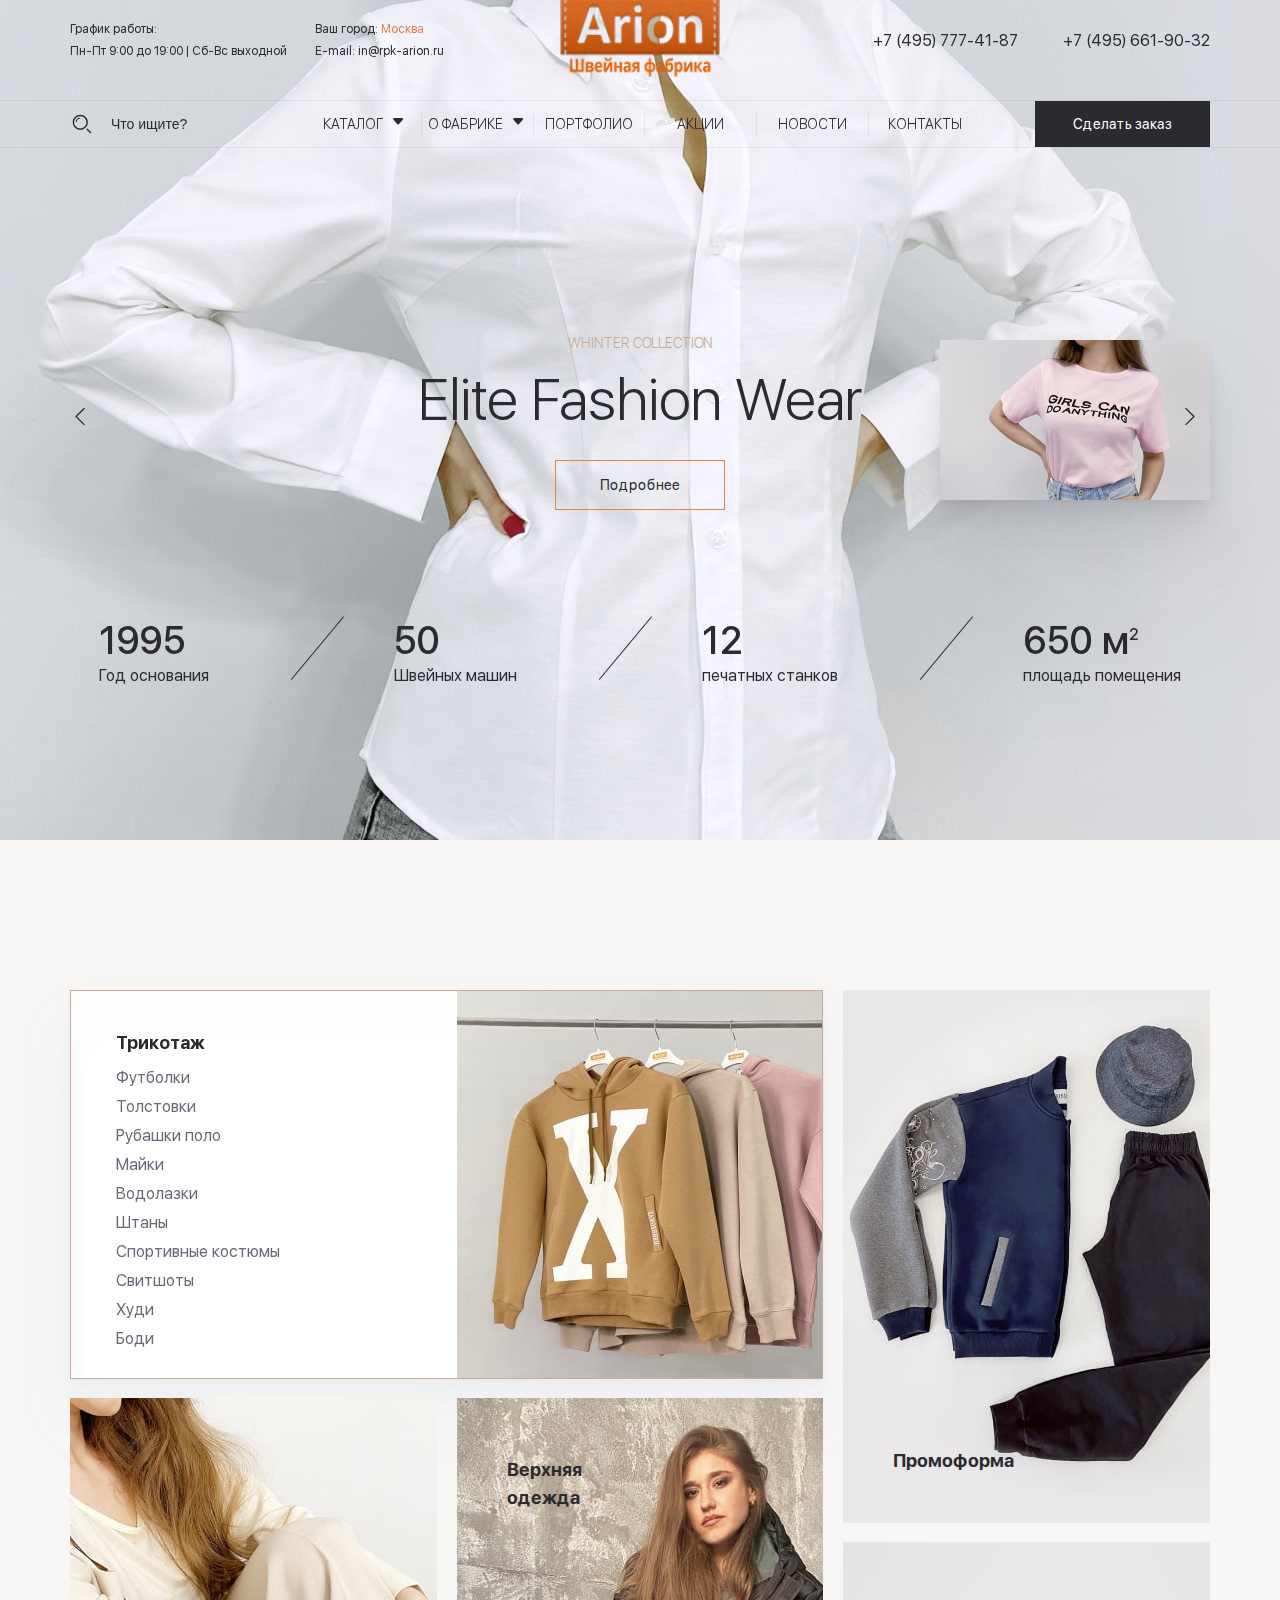
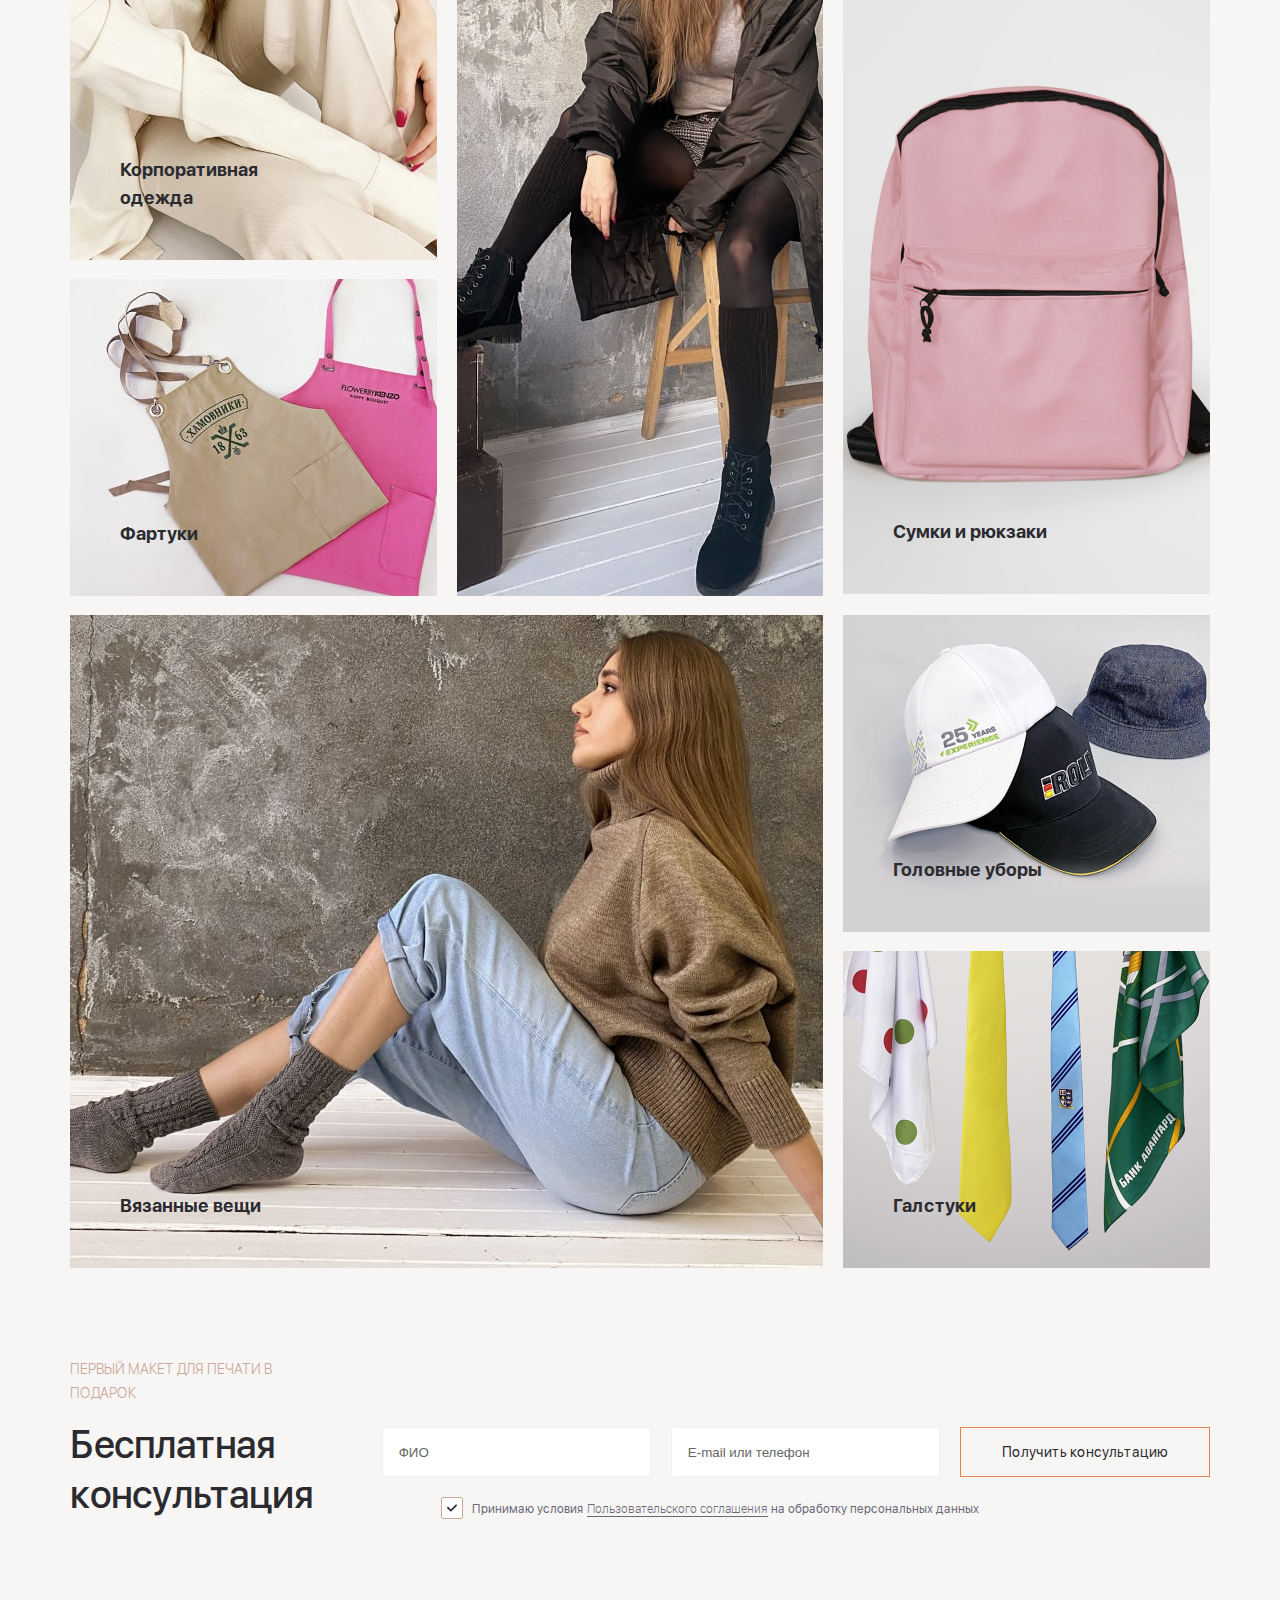
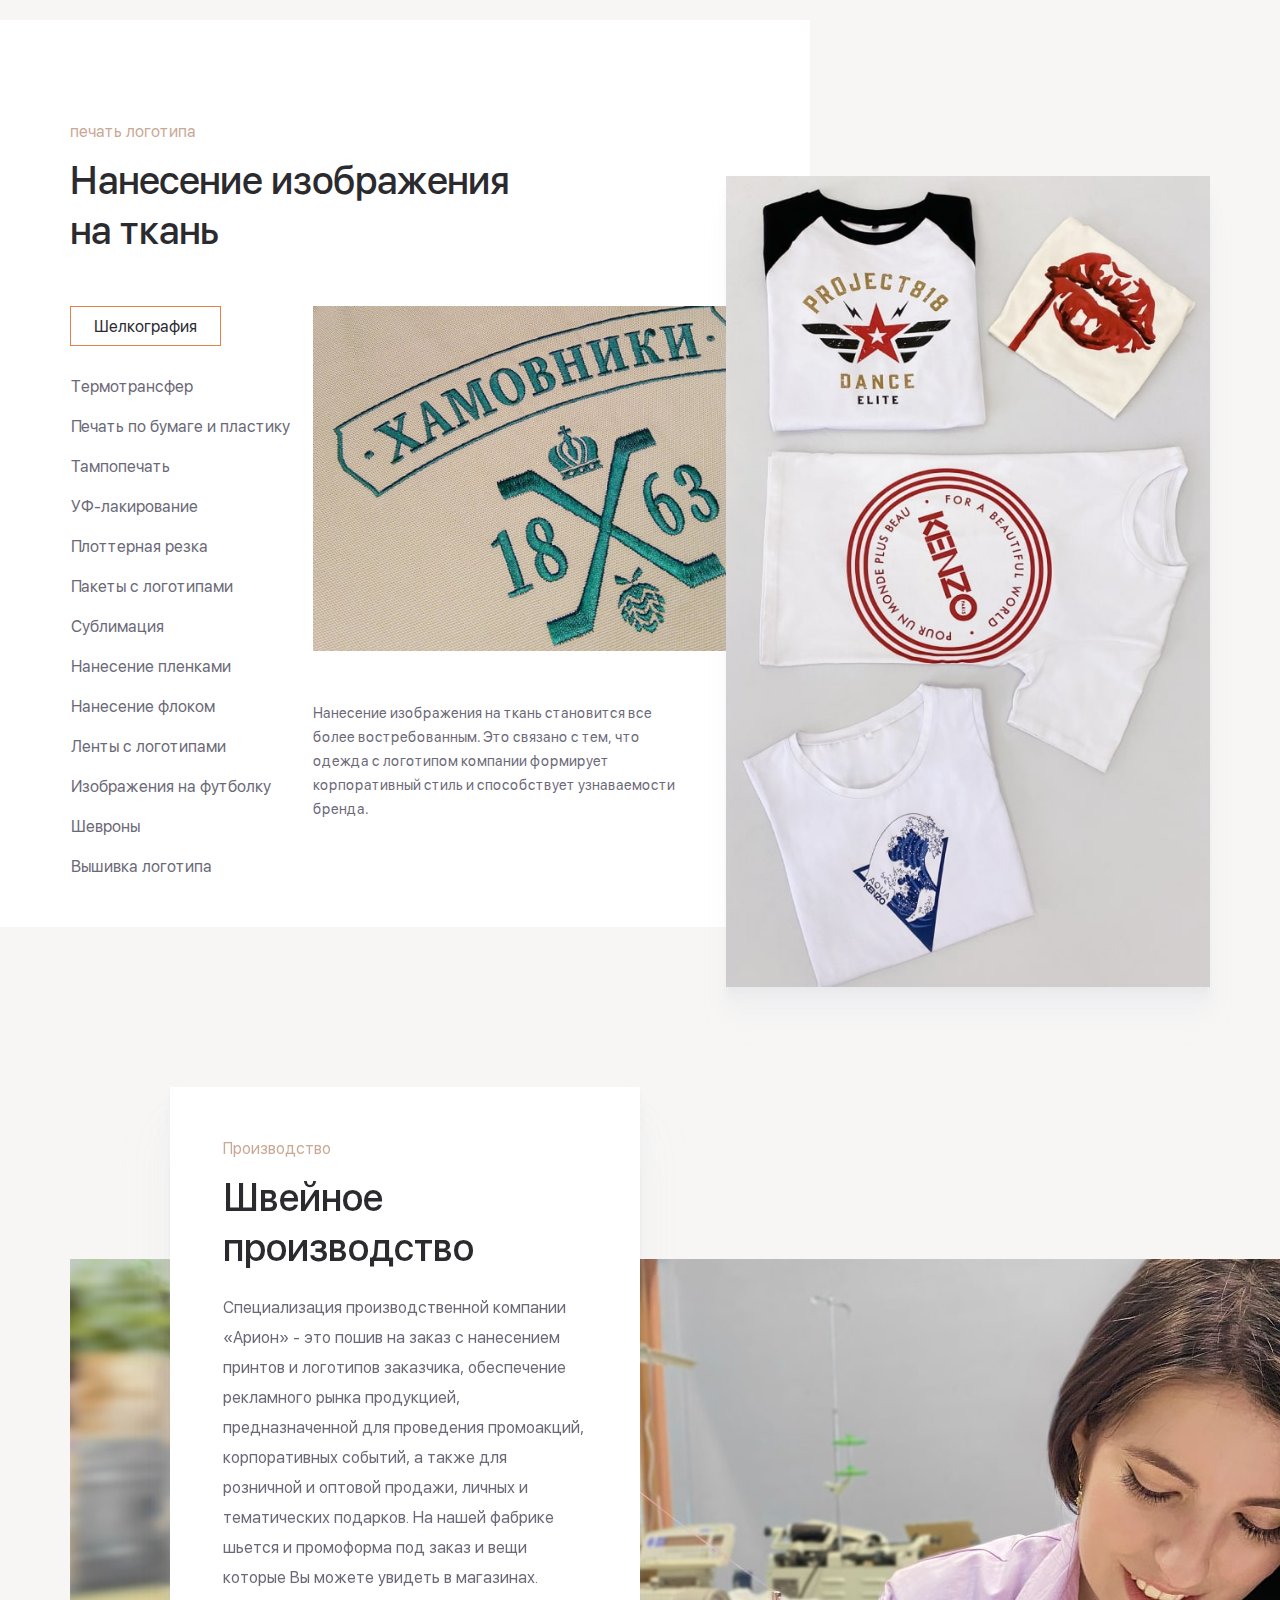
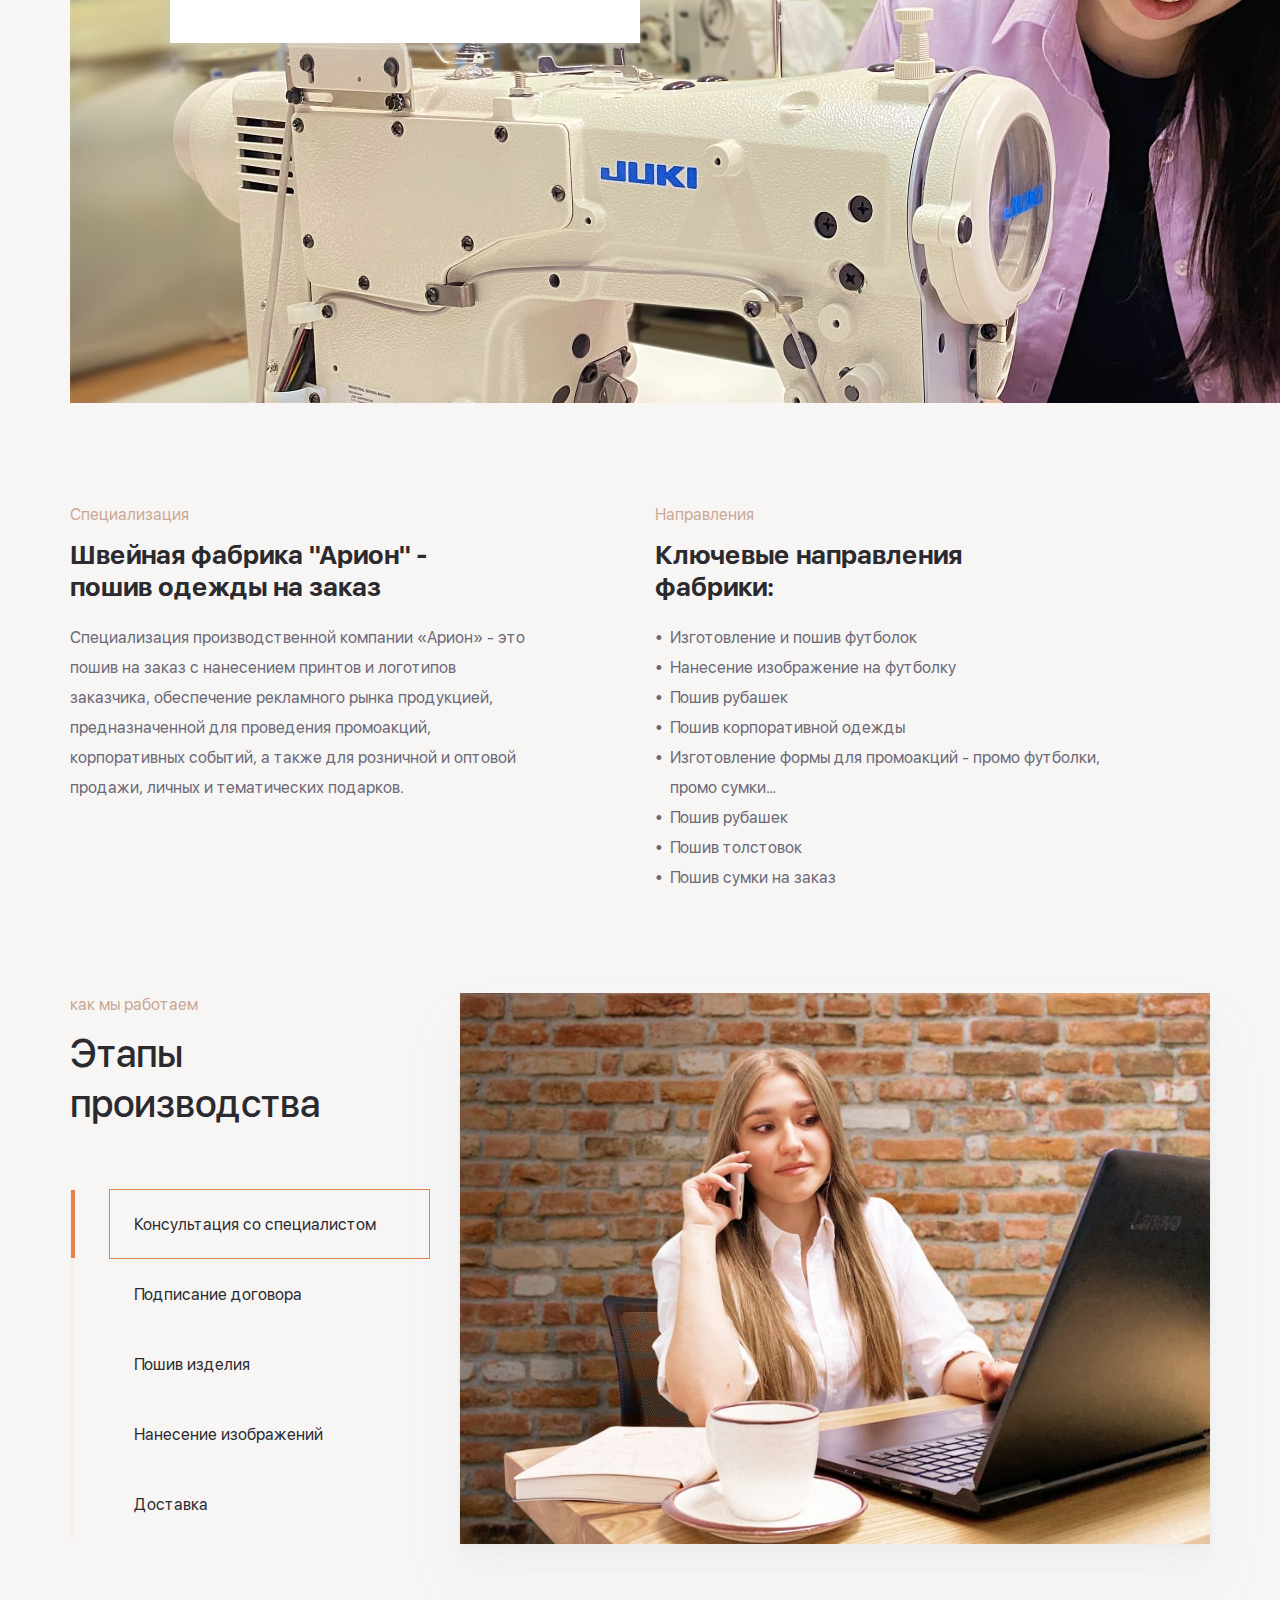
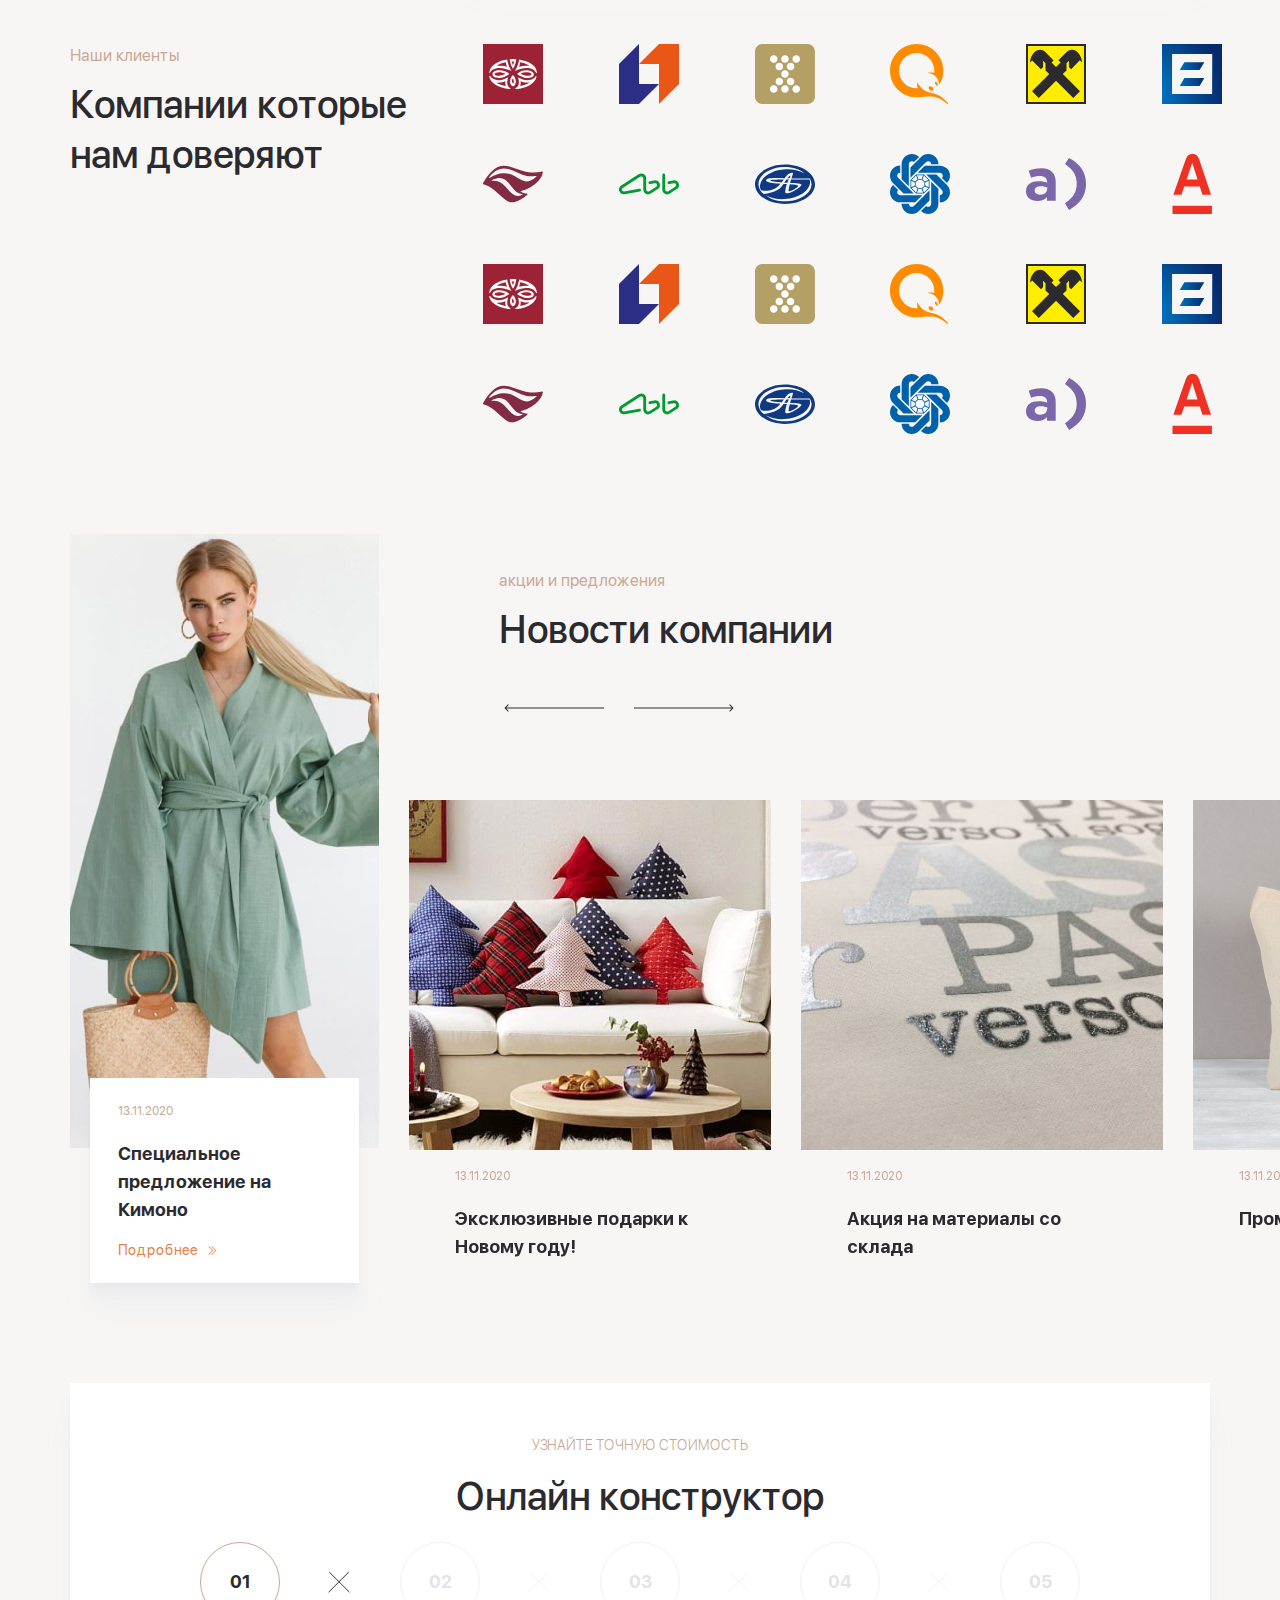
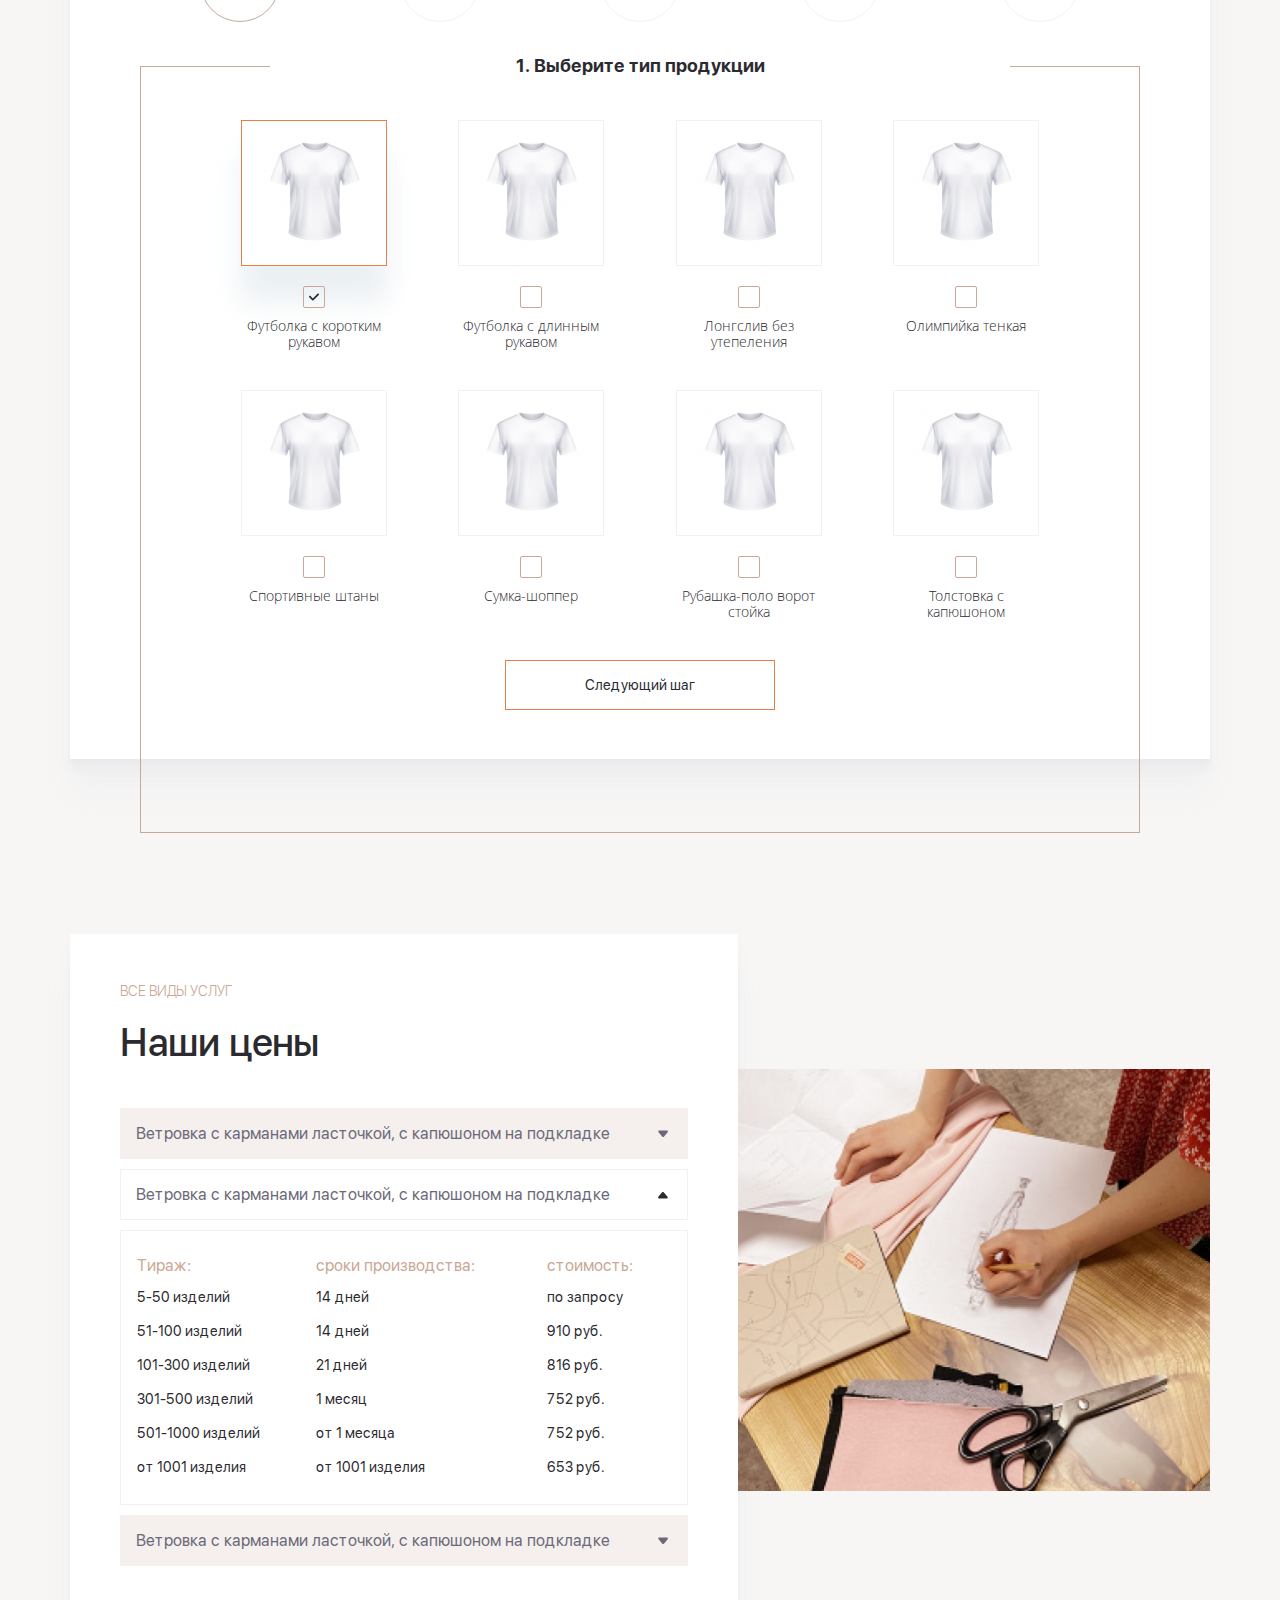
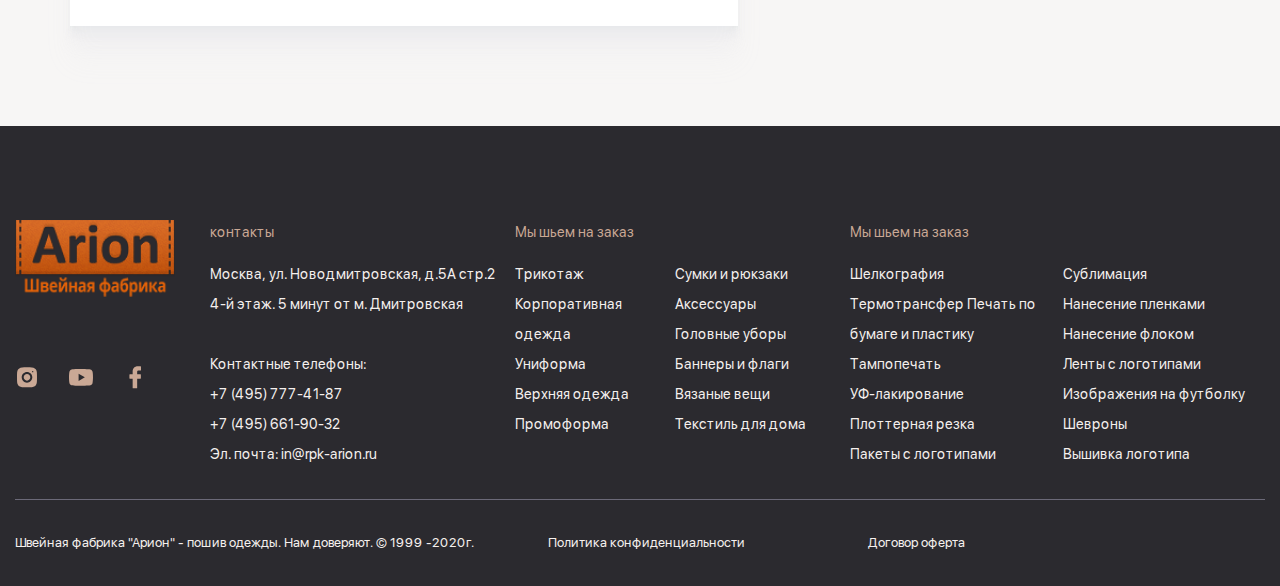
==== index.html @ 45c48a31 "Add files via upload" ====
<!DOCTYPE html>
<!--[if lt IE 7]><html lang="ru" class="lt-ie9 lt-ie8 lt-ie7"><![endif]-->
<!--[if IE 7]><html lang="ru" class="lt-ie9 lt-ie8"><![endif]-->
<!--[if IE 8]><html lang="ru" class="lt-ie9"><![endif]-->
<!--[if gt IE 8]><!-->
<html lang="ru">
<!--<![endif]-->
<head>
	<meta charset="utf-8" />
	<title>Заголовок</title>
	<meta name="description" content="" />
	<meta http-equiv="X-UA-Compatible" content="IE=edge" />
	<meta name="viewport" content="width=device-width, initial-scale=1.0" />
	<link rel="shortcut icon" href="favicon.png" />
	<link rel="stylesheet" href="libs/bootstrap/bootstrap-grid.css" />
	<link rel="stylesheet" href="libs/fontawesome-free-5.12.0-web/css/all.min.css" />
	<link rel="stylesheet" href="libs/fancybox/jquery.fancybox.css" />
	<link rel="stylesheet" href="libs/slick-1.5.9/slick/slick.css" />
	<link rel="stylesheet" href="libs/slick-1.5.9/slick/slick-theme.css" />
	<link rel="stylesheet" href="css/fonts.css" />
	<link rel="stylesheet" href="css/main.css?ver=1.4" />
	<link rel="stylesheet" href="css/media.css?ver=1.4" />
</head>
<body>

	<div class="wrapper">

		<a href="#" class="btn-order">Сделать заказ</a>

		<header class="header default">
			<div class="header-top">
				<div class="container">
					<div class="header-top__wrap">
						<a href="tel:+74957774187" class="phone-mob"><i class="fas fa-phone-alt"></i></a>
						<div class="header-top__left">
							<div class="header__contacts"> 
								<p>График работы:</p>
								<p>Пн-Пт 9:00 до 19:00  |  Сб-Вс выходной</p>
							</div>
							<div class="header__contacts">
								<p>Ваш город: <a href="#" class="link-city">Москва</a></p>
								<p>E-mail: <a href="mailto:in@rpk-arion.ru">in@rpk-arion.ru</a></p>
							</div>
						</div>
						<a href="#" class="logo">
							<img src="img/logo.png" alt="alt">
						</a>
						<div class="header-top__right">
							<a href="tel:+74957774187">+7 (495) 777-41-87</a>
							<a href="tel:+74956619032">+7 (495) 661-90-32</a>
						</div>
						<span class="btn_nav">
							<span class='sandwich'>
								<span class='sw-topper'></span>
								<span class='sw-bottom'></span>
								<span class='sw-footer'></span>
							</span>
						</span>
					</div> 
				</div>
			</div> 
			<div class="header-bottom">
				<div class="container">
					<div class="header-bottom__wrap">
						<form>  
							<div class="form-search">
								<button class="btn-search"></button>
								<input type="text" placeholder="Что ищите?" required="required">
							</div>
						</form>
						<ul class="menu">
							<li class="menu_haschild"> 
								<a href="#">каталог</a>
								<ul>
									<li><a href="#">Пункт 1</a></li>
									<li><a href="#">Пункт 2</a></li>
									<li><a href="#">Пункт 3</a></li>
									<li><a href="#">Пункт 4</a></li>
								</ul>
							</li>
							<li class="menu_haschild">
								<a href="#">О фабрике</a>
								<ul>
									<li><a href="#">Пункт 1</a></li>
									<li><a href="#">Пункт 2</a></li>
									<li><a href="#">Пункт 3</a></li>
									<li><a href="#">Пункт 4</a></li>
								</ul>
							</li>
							<li><a href="#">портфолио</a></li>
							<li><a href="#">Акции</a></li>
							<li><a href="#">новости</a></li>
							<li><a href="#">Контакты</a></li>
						</ul>
						<a href="#" class="btn-page">Сделать заказ</a>
					</div>
				</div>
			</div>
			<div class="menu-mobile">
				<ul class="menu-mobile_nav">
					<li class="menu_haschild"> 
						<a href="#">каталог</a>
						<ul>
							<li><a href="#">Пункт 1</a></li>
							<li><a href="#">Пункт 2</a></li>
							<li><a href="#">Пункт 3</a></li>
							<li><a href="#">Пункт 4</a></li>
						</ul>
					</li>
					<li class="menu_haschild">
						<a href="#">О фабрике</a>
						<ul>
							<li><a href="#">Пункт 1</a></li>
							<li><a href="#">Пункт 2</a></li>
							<li><a href="#">Пункт 3</a></li>
							<li><a href="#">Пункт 4</a></li>
						</ul>
					</li>
					<li><a href="#">портфолио</a></li>
					<li><a href="#">Акции</a></li>
					<li><a href="#">новости</a></li>
					<li><a href="#">Контакты</a></li>
				</ul>
				<div class="header__contacts">
					<p>График работы:</p>
					<p>Пн-Пт 9:00 до 19:00  |  Сб-Вс выходной</p>
				</div>
				<div class="header__contacts">
					<p>Ваш город: <a href="#" class="link-city">Москва</a></p>
					<p>E-mail: <a href="mailto:in@rpk-arion.ru">in@rpk-arion.ru</a></p>
				</div>
				<div class="menu-mobile__phones">
					<a href="tel:+74957774187">+7 (495) 777-41-87</a>
					<a href="tel:+74956619032">+7 (495) 661-90-32</a>
				</div>
				<a href="#" class="btn-page">Сделать заказ</a>
			</div>
		</header>

		<div class="billbord">
			<ul class="slider-min">
				<li>
					<div class="slider-min__item">
						<img src="img/billbord_min1.jpg" alt="alt">
					</div>
				</li>
				<li>
					<div class="slider-min__item">
						<img src="img/billbord_min2.jpg" alt="alt">
					</div>
				</li>
				<li>
					<div class="slider-min__item">
						<img src="img/billbord_min3.jpg" alt="alt">
					</div>
				</li>
			</ul>
			<ul class="slider-billbord">
				<li>
					<div class="slider-billbord__item">
						<img src="img/billbord1.jpg" alt="alt">
						<div class="slider-billbord__wrap">
							<div class="slider-billbord__content">
								<div class="slider-billbord__descr">Whinter collection</div>
								<div class="slider-billbord__title">Elite Fashion Wear</div>
								<a href="#" class="btn-main">Подробнее</a>
							</div>
						</div>
					</div>
				</li>
				<li>
					<div class="slider-billbord__item">
						<img src="img/billbord2.jpg" alt="alt">
						<div class="slider-billbord__wrap">
							<div class="slider-billbord__content">
								<a href="#" class="btn-main">Подробнее</a>
							</div>
						</div>
					</div>
				</li>
				<li>
					<div class="slider-billbord__item">
						<img src="img/billbord3.jpg" alt="alt">
						<div class="slider-billbord__wrap">
							<div class="slider-billbord__content">
								<a href="#" class="btn-main">Подробнее</a>
							</div>
						</div>
					</div>
				</li>
			</ul>
			<div class="billbord-bottom">
				<div class="billbord-info">
					<div class="billbord-info__title">1995</div>
					<p>Год основания</p>
				</div>
				<div class="billbord-info">
					<div class="billbord-info__title">50</div>
					<p>Швейных машин</p>
				</div>
				<div class="billbord-info">
					<div class="billbord-info__title">12</div>
					<p>печатных станков</p>
				</div>
				<div class="billbord-info">
					<div class="billbord-info__title">650 м<sup>2</sup></div>
					<p>площадь помещения</p>
				</div>
			</div>
		</div>

		<div class="categories">
			<div class="container">
				<div class="number-section">01</div>
				<div class="row row_categories">
					<div class="col-lg-8">
						<div class="item-category item-category_1">
							<div class="row">
								<div class="col-md-6">
									<div class="item-category__content">
										<a href="#" class="item-category__title">Трикотаж</a>
										<ul>
											<li><a href="#">Футболки</a></li>
											<li><a href="#">Толстовки</a></li>
											<li><a href="#">Рубашки поло</a></li>
											<li><a href="#">Майки</a></li>
											<li><a href="#">Водолазки</a></li>
											<li><a href="#">Штаны</a></li>
											<li><a href="#">Спортивные костюмы</a></li>
											<li><a href="#">Свитшоты</a></li>
											<li><a href="#">Худи</a></li>
											<li><a href="#">Боди</a></li>
										</ul>
									</div>
								</div>
								<div class="col-md-6">
									<a href="#" class="item-category__image">
										<img src="img/category1.jpg" alt="alt">
									</a>
								</div>
							</div>
						</div>
						<div class="row">
							<div class="col-md-6">
								<a href="#" class="item-category item-category_2">
									<span class="item-category__image">
										<img src="img/category2.jpg" alt="alt">
									</span>
									<span class="item-category__name">Корпоративная одежда</span>
								</a>
								<a href="#" class="item-category item-category_3">
									<span class="item-category__image">
										<img src="img/category3.jpg" alt="alt">
									</span>
									<span class="item-category__name">Фартуки</span>
								</a>
							</div>
							<div class="col-md-6">
								<a href="#" class="item-category item-category_4">
									<span class="item-category__image">
										<img src="img/category4.jpg" alt="alt">
									</span>
									<span class="item-category__name">Верхняя <br>одежда</span>
								</a>
							</div>
						</div>
					</div>
					<div class="col-lg-4 col_couple">
						<a href="#" class="item-category item-category_5">
							<span class="item-category__image">
								<img src="img/category5.jpg" alt="alt">
							</span>
							<span class="item-category__name">Промоформа</span>
						</a>
						<a href="#" class="item-category item-category_6">
							<span class="item-category__image">
								<img src="img/category6.jpg" alt="alt">
							</span>
							<span class="item-category__name">Сумки и рюкзаки</span>
						</a>
					</div>
					<div class="col-lg-8 col_order">
						<a href="#" class="item-category item-category_7">
							<span class="item-category__image">
								<img src="img/category7.jpg" alt="alt">
							</span>
							<span class="item-category__name">Вязанные вещи</span>
						</a>
					</div>
					<div class="col-lg-4 col_couple">
						<a href="#" class="item-category item-category_8">
							<span class="item-category__image">
								<img src="img/category8.jpg" alt="alt">
							</span>
							<span class="item-category__name">Головные уборы</span>
						</a>
						<a href="#" class="item-category item-category_9">
							<span class="item-category__image">
								<img src="img/category9.jpg" alt="alt">
							</span>
							<span class="item-category__name">Галстуки</span>
						</a>
					</div>
				</div>
				<div class="row row_consult">
					<div class="col-lg-3">
						<div class="descr-section">Первый макет для печати в подарок</div>
						<div class="title-section">Бесплатная консультация</div>
					</div>
					<div class="col-lg-9">
						<form>
							<div class="row row_form">
								<div class="col-lg-4">
									<div class="item-form">
										<input type="text" placeholder="ФИО" required="required">
									</div>
								</div>
								<div class="col-lg-4">
									<div class="item-form">
										<input type="text" placeholder="E-mail или телефон" required="required">
									</div>
								</div>
								<div class="col-lg-4 col_btn">
									<button class="btn-main">Получить консультацию</button>
								</div>
							</div>
							<div class="checkbox">
								<label>
									<input type="checkbox" checked="checked" />
									<span>Принимаю условия <a href="#">Пользовательского соглашения</a> на обработку персональных данных </span>
								</label>
							</div>
						</form>
					</div>
				</div>
			</div>
		</div>

		<div class="logos">
			<div class="container">
				<div class="number-section number-section_right">03</div>
				<div class="logos-block">
					<div class="descr-title">печать логотипа</div>
					<div class="title-section">Нанесение изображения на ткань</div>
					<div class="row">
						<div class="col-lg-3">
							<ul class="tabs-logo">
								<li class="active"><a href="#tab_logo1">Шелкография</a></li>
								<li><a href="#tab_logo2">Термотрансфер</a></li>
								<li><a href="#tab_logo3">Печать по бумаге и пластику</a></li>
								<li><a href="#tab_logo4">Тампопечать</a></li>
								<li><a href="#tab_logo5">УФ-лакирование</a></li>
								<li><a href="#tab_logo6">Плоттерная резка</a></li>
								<li><a href="#tab_logo7">Пакеты с логотипами</a></li>
								<li><a href="#tab_logo8">Сублимация</a></li>
								<li><a href="#tab_logo9">Нанесение пленками</a></li>
								<li><a href="#tab_logo10">Нанесение флоком</a></li>
								<li><a href="#tab_logo11">Ленты с логотипами</a></li>
								<li><a href="#tab_logo12">Изображения на футболку</a></li>
								<li><a href="#tab_logo13">Шевроны</a></li>
								<li><a href="#tab_logo14">Вышивка логотипа</a></li>
							</ul>
						</div>
						<div class="col-lg-9">
							<div class="tab-container-logo">
								<div class="tab-pane-logo" id="tab_logo1">
									<div class="row">
										<div class="col-md-6">
											<div class="logos-block__image">
												<img src="img/tab_logo1.jpg" alt="alt">
											</div>
											<div class="text-logos">
												<p>Нанесение изображения на ткань становится все более востребованным. Это связано с тем, что одежда с логотипом компании формирует корпоративный стиль и способствует узнаваемости бренда.</p>
											</div>
										</div>
										<div class="col-md-6">
											<div class="logos-block__bigimage">
												<img src="img/tab_logo2.jpg" alt="alt">
											</div>
										</div>
									</div>
								</div>
								<div class="tab-pane-logo" id="tab_logo2">
									<div class="row">
										<div class="col-md-6">
											<div class="logos-block__image">
												<img src="img/tab_logo1.jpg" alt="alt">
											</div>
											<div class="text-logos">
												<p>Нанесение изображения на ткань становится все более востребованным. Это связано с тем, что одежда с логотипом компании формирует корпоративный стиль и способствует узнаваемости бренда.</p>
											</div>
										</div>
										<div class="col-md-6">
											<div class="logos-block__bigimage">
												<img src="img/tab_logo2.jpg" alt="alt">
											</div>
										</div>
									</div>
								</div>
								<div class="tab-pane-logo" id="tab_logo3">
									<div class="row">
										<div class="col-md-6">
											<div class="logos-block__image">
												<img src="img/tab_logo1.jpg" alt="alt">
											</div>
											<div class="text-logos">
												<p>Нанесение изображения на ткань становится все более востребованным. Это связано с тем, что одежда с логотипом компании формирует корпоративный стиль и способствует узнаваемости бренда.</p>
											</div>
										</div>
										<div class="col-md-6">
											<div class="logos-block__bigimage">
												<img src="img/tab_logo2.jpg" alt="alt">
											</div>
										</div>
									</div>
								</div>
								<div class="tab-pane-logo" id="tab_logo4">
									<div class="row">
										<div class="col-md-6">
											<div class="logos-block__image">
												<img src="img/tab_logo1.jpg" alt="alt">
											</div>
											<div class="text-logos">
												<p>Нанесение изображения на ткань становится все более востребованным. Это связано с тем, что одежда с логотипом компании формирует корпоративный стиль и способствует узнаваемости бренда.</p>
											</div>
										</div>
										<div class="col-md-6">
											<div class="logos-block__bigimage">
												<img src="img/tab_logo2.jpg" alt="alt">
											</div>
										</div>
									</div>
								</div>
								<div class="tab-pane-logo" id="tab_logo5">
									<div class="row">
										<div class="col-md-6">
											<div class="logos-block__image">
												<img src="img/tab_logo1.jpg" alt="alt">
											</div>
											<div class="text-logos">
												<p>Нанесение изображения на ткань становится все более востребованным. Это связано с тем, что одежда с логотипом компании формирует корпоративный стиль и способствует узнаваемости бренда.</p>
											</div>
										</div>
										<div class="col-md-6">
											<div class="logos-block__bigimage">
												<img src="img/tab_logo2.jpg" alt="alt">
											</div>
										</div>
									</div>
								</div>
								<div class="tab-pane-logo" id="tab_logo6">
									<div class="row">
										<div class="col-md-6">
											<div class="logos-block__image">
												<img src="img/tab_logo1.jpg" alt="alt">
											</div>
											<div class="text-logos">
												<p>Нанесение изображения на ткань становится все более востребованным. Это связано с тем, что одежда с логотипом компании формирует корпоративный стиль и способствует узнаваемости бренда.</p>
											</div>
										</div>
										<div class="col-md-6">
											<div class="logos-block__bigimage">
												<img src="img/tab_logo2.jpg" alt="alt">
											</div>
										</div>
									</div>
								</div>
								<div class="tab-pane-logo" id="tab_logo7">
									<div class="row">
										<div class="col-md-6">
											<div class="logos-block__image">
												<img src="img/tab_logo1.jpg" alt="alt">
											</div>
											<div class="text-logos">
												<p>Нанесение изображения на ткань становится все более востребованным. Это связано с тем, что одежда с логотипом компании формирует корпоративный стиль и способствует узнаваемости бренда.</p>
											</div>
										</div>
										<div class="col-md-6">
											<div class="logos-block__bigimage">
												<img src="img/tab_logo2.jpg" alt="alt">
											</div>
										</div>
									</div>
								</div>
								<div class="tab-pane-logo" id="tab_logo8">
									<div class="row">
										<div class="col-md-6">
											<div class="logos-block__image">
												<img src="img/tab_logo1.jpg" alt="alt">
											</div>
											<div class="text-logos">
												<p>Нанесение изображения на ткань становится все более востребованным. Это связано с тем, что одежда с логотипом компании формирует корпоративный стиль и способствует узнаваемости бренда.</p>
											</div>
										</div>
										<div class="col-md-6">
											<div class="logos-block__bigimage">
												<img src="img/tab_logo2.jpg" alt="alt">
											</div>
										</div>
									</div>
								</div>
								<div class="tab-pane-logo" id="tab_logo9">
									<div class="row">
										<div class="col-md-6">
											<div class="logos-block__image">
												<img src="img/tab_logo1.jpg" alt="alt">
											</div>
											<div class="text-logos">
												<p>Нанесение изображения на ткань становится все более востребованным. Это связано с тем, что одежда с логотипом компании формирует корпоративный стиль и способствует узнаваемости бренда.</p>
											</div>
										</div>
										<div class="col-md-6">
											<div class="logos-block__bigimage">
												<img src="img/tab_logo2.jpg" alt="alt">
											</div>
										</div>
									</div>
								</div>
								<div class="tab-pane-logo" id="tab_logo10">
									<div class="row">
										<div class="col-md-6">
											<div class="logos-block__image">
												<img src="img/tab_logo1.jpg" alt="alt">
											</div>
											<div class="text-logos">
												<p>Нанесение изображения на ткань становится все более востребованным. Это связано с тем, что одежда с логотипом компании формирует корпоративный стиль и способствует узнаваемости бренда.</p>
											</div>
										</div>
										<div class="col-md-6">
											<div class="logos-block__bigimage">
												<img src="img/tab_logo2.jpg" alt="alt">
											</div>
										</div>
									</div>
								</div>
								<div class="tab-pane-logo" id="tab_logo11">
									<div class="row">
										<div class="col-md-6">
											<div class="logos-block__image">
												<img src="img/tab_logo1.jpg" alt="alt">
											</div>
											<div class="text-logos">
												<p>Нанесение изображения на ткань становится все более востребованным. Это связано с тем, что одежда с логотипом компании формирует корпоративный стиль и способствует узнаваемости бренда.</p>
											</div>
										</div>
										<div class="col-md-6">
											<div class="logos-block__bigimage">
												<img src="img/tab_logo2.jpg" alt="alt">
											</div>
										</div>
									</div>
								</div>
								<div class="tab-pane-logo" id="tab_logo12">
									<div class="row">
										<div class="col-md-6">
											<div class="logos-block__image">
												<img src="img/tab_logo1.jpg" alt="alt">
											</div>
											<div class="text-logos">
												<p>Нанесение изображения на ткань становится все более востребованным. Это связано с тем, что одежда с логотипом компании формирует корпоративный стиль и способствует узнаваемости бренда.</p>
											</div>
										</div>
										<div class="col-md-6">
											<div class="logos-block__bigimage">
												<img src="img/tab_logo2.jpg" alt="alt">
											</div>
										</div>
									</div>
								</div>
								<div class="tab-pane-logo" id="tab_logo13">
									<div class="row">
										<div class="col-md-6">
											<div class="logos-block__image">
												<img src="img/tab_logo1.jpg" alt="alt">
											</div>
											<div class="text-logos">
												<p>Нанесение изображения на ткань становится все более востребованным. Это связано с тем, что одежда с логотипом компании формирует корпоративный стиль и способствует узнаваемости бренда.</p>
											</div>
										</div>
										<div class="col-md-6">
											<div class="logos-block__bigimage">
												<img src="img/tab_logo2.jpg" alt="alt">
											</div>
										</div>
									</div>
								</div>
								<div class="tab-pane-logo" id="tab_logo14">
									<div class="row">
										<div class="col-md-6">
											<div class="logos-block__image">
												<img src="img/tab_logo1.jpg" alt="alt">
											</div>
											<div class="text-logos">
												<p>Нанесение изображения на ткань становится все более востребованным. Это связано с тем, что одежда с логотипом компании формирует корпоративный стиль и способствует узнаваемости бренда.</p>
											</div>
										</div>
										<div class="col-md-6">
											<div class="logos-block__bigimage">
												<img src="img/tab_logo2.jpg" alt="alt">
											</div>
										</div>
									</div>
								</div>
							</div>
						</div>
					</div>
				</div>
			</div>
		</div>

		<div class="production">
			<div class="container">
				<div class="number-section">03</div>
				<div class="production__image">
					<div class="production-block">
						<div class="descr-title">Производство</div>
						<div class="title-section">Швейное производство</div>
						<p>Специализация производственной компании «Арион» - это пошив на заказ с нанесением принтов и логотипов заказчика, обеспечение рекламного рынка продукцией, предназначенной для проведения промоакций, корпоративных событий, а также для розничной и оптовой продажи, личных и тематических подарков. На нашей фабрике шьется и промоформа под заказ и вещи которые Вы можете увидеть в магазинах.</p>
					</div>
					<img src="img/production.jpg" alt="alt">
				</div>
				<div class="row row_production">
					<div class="col-lg-5">
						<div class="descr-title">Специализация</div>
						<div class="title-middle">Швейная фабрика "Арион" - пошив одежды на заказ</div>
						<p>Специализация производственной компании «Арион» - это пошив на заказ с нанесением принтов и логотипов заказчика, обеспечение рекламного рынка продукцией, предназначенной для проведения промоакций, корпоративных событий, а также для розничной и оптовой продажи, личных и тематических подарков. </p>
					</div>
					<div class="col-lg-5 offset-lg-1">
						<div class="descr-title">Направления</div>
						<div class="title-middle">Ключевые направления фабрики:</div>
						<ul>
							<li>Изготовление и пошив футболок</li>
							<li>Нанесение изображение на футболку</li>
							<li>Пошив рубашек</li>
							<li>Пошив корпоративной одежды</li>
							<li>Изготовление формы для промоакций - промо футболки, промо сумки...</li>
							<li> Пошив рубашек</li>
							<li>Пошив толстовок</li>
							<li>Пошив сумки на заказ</li>
						</ul>
					</div>
				</div>
			</div>
		</div>

		<div class="etaps">
			<div class="container">
				<div class="number-section number-section_right">04</div>
				<div class="row">
					<div class="col-lg-4">
						<div class="descr-title">как мы работаем</div>
						<div class="title-section">Этапы производства</div>
						<ul class="tabs-etaps">
							<li class="active"><a href="#tab_etap1">Консультация со специалистом</a></li>
							<li><a href="#tab_etap2">Подписание договора</a></li>
							<li><a href="#tab_etap3">Пошив изделия</a></li>
							<li><a href="#tab_etap4">Нанесение изображений</a></li>
							<li><a href="#tab_etap5">Доставка</a></li>
						</ul>
					</div>
					<div class="col-lg-8">
						<div class="tab-container-etaps">
							<div class="tab-pane-etap" id="tab_etap1">
								<div class="image-etap">
									<img src="img/etap1.jpg" alt="alt">
								</div>
							</div>
							<div class="tab-pane-etap" id="tab_etap2">
								<div class="image-etap">
									<img src="img/etap1.jpg" alt="alt">
								</div>
							</div>
							<div class="tab-pane-etap" id="tab_etap3">
								<div class="image-etap">
									<img src="img/etap1.jpg" alt="alt">
								</div>
							</div>
							<div class="tab-pane-etap" id="tab_etap4">
								<div class="image-etap">
									<img src="img/etap1.jpg" alt="alt">
								</div>
							</div>
							<div class="tab-pane-etap" id="tab_etap5">
								<div class="image-etap">
									<img src="img/etap1.jpg" alt="alt">
								</div>
							</div>
						</div>
					</div>
				</div>
			</div>
		</div>

		<div class="clients">
			<div class="container">
				<div class="number-section">05</div>
				<div class="row">
					<div class="col-lg-4">
						<div class="descr-title">Наши клиенты</div>
						<div class="title-section">Компании которые нам доверяют</div>
					</div>
					<div class="col-lg-8">
						<div class="row row_clients">
							<div class="col-md-2 col-4">
								<a href="#" class="item-client">
									<img src="img/client1.svg" alt="alt">
								</a>
							</div>
							<div class="col-md-2 col-4">
								<a href="#" class="item-client">
									<img src="img/client2.svg" alt="alt">
								</a>
							</div>
							<div class="col-md-2 col-4">
								<a href="#" class="item-client">
									<img src="img/client3.svg" alt="alt">
								</a>
							</div>
							<div class="col-md-2 col-4">
								<a href="#" class="item-client">
									<img src="img/client4.svg" alt="alt">
								</a>
							</div>
							<div class="col-md-2 col-4">
								<a href="#" class="item-client">
									<img src="img/client5.svg" alt="alt">
								</a>
							</div>
							<div class="col-md-2 col-4">
								<a href="#" class="item-client">
									<img src="img/client6.svg" alt="alt">
								</a>
							</div>
							<div class="col-md-2 col-4">
								<a href="#" class="item-client">
									<img src="img/client7.svg" alt="alt">
								</a>
							</div>
							<div class="col-md-2 col-4">
								<a href="#" class="item-client">
									<img src="img/client8.svg" alt="alt">
								</a>
							</div>
							<div class="col-md-2 col-4">
								<a href="#" class="item-client">
									<img src="img/client9.svg" alt="alt">
								</a>
							</div>
							<div class="col-md-2 col-4">
								<a href="#" class="item-client">
									<img src="img/client10.svg" alt="alt">
								</a>
							</div>
							<div class="col-md-2 col-4">
								<a href="#" class="item-client">
									<img src="img/client11.svg" alt="alt">
								</a>
							</div>
							<div class="col-md-2 col-4">
								<a href="#" class="item-client">
									<img src="img/client12.svg" alt="alt">
								</a>
							</div>
							<div class="col-md-2 col-4">
								<a href="#" class="item-client">
									<img src="img/client1.svg" alt="alt">
								</a>
							</div>
							<div class="col-md-2 col-4">
								<a href="#" class="item-client">
									<img src="img/client2.svg" alt="alt">
								</a>
							</div>
							<div class="col-md-2 col-4">
								<a href="#" class="item-client">
									<img src="img/client3.svg" alt="alt">
								</a>
							</div>
							<div class="col-md-2 col-4">
								<a href="#" class="item-client">
									<img src="img/client4.svg" alt="alt">
								</a>
							</div>
							<div class="col-md-2 col-4">
								<a href="#" class="item-client">
									<img src="img/client5.svg" alt="alt">
								</a>
							</div>
							<div class="col-md-2 col-4">
								<a href="#" class="item-client">
									<img src="img/client6.svg" alt="alt">
								</a>
							</div>
							<div class="col-md-2 col-4">
								<a href="#" class="item-client">
									<img src="img/client7.svg" alt="alt">
								</a>
							</div>
							<div class="col-md-2 col-4">
								<a href="#" class="item-client">
									<img src="img/client8.svg" alt="alt">
								</a>
							</div>
							<div class="col-md-2 col-4">
								<a href="#" class="item-client">
									<img src="img/client9.svg" alt="alt">
								</a>
							</div>
							<div class="col-md-2 col-4">
								<a href="#" class="item-client">
									<img src="img/client10.svg" alt="alt">
								</a>
							</div>
							<div class="col-md-2 col-4">
								<a href="#" class="item-client">
									<img src="img/client11.svg" alt="alt">
								</a>
							</div>
							<div class="col-md-2 col-4">
								<a href="#" class="item-client">
									<img src="img/client12.svg" alt="alt">
								</a>
							</div>
						</div>
					</div>
				</div>
			</div>
		</div>

		<div class="news">
			<div class="container">
				<div class="number-section number-section_right">06</div>
				<div class="row row_news">
					<div class="col-lg-3">
						<div class="news-big">
							<a href="#" class="news-big__image">
								<img src="img/news_big1.jpg" alt="alt">
							</a>
							<div class="news-big__content">
								<div class="date-news">13.11.2020</div>
								<div class="title-min">Специальное предложение на Кимоно</div>
								<a href="#" class="link-page">Подробнее</a>
							</div>
						</div>
					</div>
					<div class="col-lg-9">
						<div class="descr-title">акции и предложения</div>
						<div class="title-section">Новости компании</div>
						<ul class="slider-news arrows-main">
							<li>
								<a href="#" class="item-news">
									<span class="item-news__image">
										<img src="img/news1.jpg" alt="alt">
									</span>
									<span class="item-news__content">
										<div class="date-news">13.11.2020</div>
										<div class="title-min">Эксклюзивные подарки к Новому году!</div>
									</span>
								</a>
							</li>
							<li>
								<a href="#" class="item-news">
									<span class="item-news__image">
										<img src="img/news2.jpg" alt="alt">
									</span>
									<span class="item-news__content">
										<div class="date-news">13.11.2020</div>
										<div class="title-min">Акция на материалы со склада</div>
									</span>
								</a>
							</li>
							<li>
								<a href="#" class="item-news">
									<span class="item-news__image">
										<img src="img/news3.jpg" alt="alt">
									</span>
									<span class="item-news__content">
										<div class="date-news">13.11.2020</div>
										<div class="title-min">Промо-сумки -10%</div>
									</span>
								</a>
							</li>
							<li>
								<a href="#" class="item-news">
									<span class="item-news__image">
										<img src="img/news1.jpg" alt="alt">
									</span>
									<span class="item-news__content">
										<div class="date-news">13.11.2020</div>
										<div class="title-min">Эксклюзивные подарки к Новому году!</div>
									</span>
								</a>
							</li>
						</ul>
					</div>
				</div>
			</div>
		</div>

		<div class="quiz">
			<div class="container">
				<div class="number-section">07</div>
				<div class="quiz-block">
					<div class="descr-section">узнайте точную стоимость</div>
					<div class="title-section">Онлайн конструктор</div>
					<div class="quiz-steps">
						<div class="step-quiz active">01</div>
						<div class="step-quiz">02</div>
						<div class="step-quiz">03</div>
						<div class="step-quiz">04</div>
						<div class="step-quiz">05</div>
					</div>
					<div class="quiz-container">
						<div class="quiz-pane">
							<div class="title-min">1. Выберите тип продукции</div>
							<div class="row">
								<div class="col-lg-3 col-6">
									<div class="item-checkbox">
										<label>
											<input type="checkbox" checked="checked" />
											<span class="item-checkbox__image">
												<img src="img/img-check.jpg" alt="alt">
											</span>
											<span class="item-checkbox__icon"></span>
											<span class="item-checkbox__text">Футболка с коротким рукавом</span>
										</label>
									</div>
								</div>
								<div class="col-lg-3 col-6">
									<div class="item-checkbox">
										<label>
											<input type="checkbox"/>
											<span class="item-checkbox__image">
												<img src="img/img-check.jpg" alt="alt">
											</span>
											<span class="item-checkbox__icon"></span>
											<span class="item-checkbox__text">Футболка с длинным рукавом</span>
										</label>
									</div>
								</div>
								<div class="col-lg-3 col-6">
									<div class="item-checkbox">
										<label>
											<input type="checkbox"/>
											<span class="item-checkbox__image">
												<img src="img/img-check.jpg" alt="alt">
											</span>
											<span class="item-checkbox__icon"></span>
											<span class="item-checkbox__text">Лонгслив без утепеления</span>
										</label>
									</div>
								</div>
								<div class="col-lg-3 col-6">
									<div class="item-checkbox">
										<label>
											<input type="checkbox"/>
											<span class="item-checkbox__image">
												<img src="img/img-check.jpg" alt="alt">
											</span>
											<span class="item-checkbox__icon"></span>
											<span class="item-checkbox__text">Олимпийка тенкая</span>
										</label>
									</div>
								</div>
								<div class="col-lg-3 col-6">
									<div class="item-checkbox">
										<label>
											<input type="checkbox"/>
											<span class="item-checkbox__image">
												<img src="img/img-check.jpg" alt="alt">
											</span>
											<span class="item-checkbox__icon"></span>
											<span class="item-checkbox__text">Спортивные штаны</span>
										</label>
									</div>
								</div>
								<div class="col-lg-3 col-6">
									<div class="item-checkbox">
										<label>
											<input type="checkbox"/>
											<span class="item-checkbox__image">
												<img src="img/img-check.jpg" alt="alt">
											</span>
											<span class="item-checkbox__icon"></span>
											<span class="item-checkbox__text">Сумка-шоппер</span>
										</label>
									</div>
								</div>
								<div class="col-lg-3 col-6">
									<div class="item-checkbox">
										<label>
											<input type="checkbox"/>
											<span class="item-checkbox__image">
												<img src="img/img-check.jpg" alt="alt">
											</span>
											<span class="item-checkbox__icon"></span>
											<span class="item-checkbox__text">Рубашка-поло ворот стойка</span>
										</label>
									</div>
								</div>
								<div class="col-lg-3 col-6">
									<div class="item-checkbox">
										<label>
											<input type="checkbox"/>
											<span class="item-checkbox__image">
												<img src="img/img-check.jpg" alt="alt">
											</span>
											<span class="item-checkbox__icon"></span>
											<span class="item-checkbox__text">Толстовка с капюшоном</span>
										</label>
									</div>
								</div>
							</div>
							<div class="quiz-buttons">
								<button class="btn-main btn-main_next">Следующий шаг</button>
							</div>
						</div>
						<div class="quiz-pane">
							<div class="title-min">2. Выберите тип продукции</div>
							<div class="row">
								<div class="col-lg-3 col-6">
									<div class="item-checkbox">
										<label>
											<input type="checkbox" checked="checked" />
											<span class="item-checkbox__image">
												<img src="img/img-check.jpg" alt="alt">
											</span>
											<span class="item-checkbox__icon"></span>
											<span class="item-checkbox__text">Футболка с коротким рукавом</span>
										</label>
									</div>
								</div>
								<div class="col-lg-3 col-6">
									<div class="item-checkbox">
										<label>
											<input type="checkbox"/>
											<span class="item-checkbox__image">
												<img src="img/img-check.jpg" alt="alt">
											</span>
											<span class="item-checkbox__icon"></span>
											<span class="item-checkbox__text">Футболка с длинным рукавом</span>
										</label>
									</div>
								</div>
								<div class="col-lg-3 col-6">
									<div class="item-checkbox">
										<label>
											<input type="checkbox"/>
											<span class="item-checkbox__image">
												<img src="img/img-check.jpg" alt="alt">
											</span>
											<span class="item-checkbox__icon"></span>
											<span class="item-checkbox__text">Лонгслив без утепеления</span>
										</label>
									</div>
								</div>
								<div class="col-lg-3 col-6">
									<div class="item-checkbox">
										<label>
											<input type="checkbox"/>
											<span class="item-checkbox__image">
												<img src="img/img-check.jpg" alt="alt">
											</span>
											<span class="item-checkbox__icon"></span>
											<span class="item-checkbox__text">Олимпийка тенкая</span>
										</label>
									</div>
								</div>
								<div class="col-lg-3 col-6">
									<div class="item-checkbox">
										<label>
											<input type="checkbox"/>
											<span class="item-checkbox__image">
												<img src="img/img-check.jpg" alt="alt">
											</span>
											<span class="item-checkbox__icon"></span>
											<span class="item-checkbox__text">Спортивные штаны</span>
										</label>
									</div>
								</div>
								<div class="col-lg-3 col-6">
									<div class="item-checkbox">
										<label>
											<input type="checkbox"/>
											<span class="item-checkbox__image">
												<img src="img/img-check.jpg" alt="alt">
											</span>
											<span class="item-checkbox__icon"></span>
											<span class="item-checkbox__text">Сумка-шоппер</span>
										</label>
									</div>
								</div>
								<div class="col-lg-3 col-6">
									<div class="item-checkbox">
										<label>
											<input type="checkbox"/>
											<span class="item-checkbox__image">
												<img src="img/img-check.jpg" alt="alt">
											</span>
											<span class="item-checkbox__icon"></span>
											<span class="item-checkbox__text">Рубашка-поло ворот стойка</span>
										</label>
									</div>
								</div>
								<div class="col-lg-3 col-6">
									<div class="item-checkbox">
										<label>
											<input type="checkbox"/>
											<span class="item-checkbox__image">
												<img src="img/img-check.jpg" alt="alt">
											</span>
											<span class="item-checkbox__icon"></span>
											<span class="item-checkbox__text">Толстовка с капюшоном</span>
										</label>
									</div>
								</div>
							</div>
							<div class="quiz-buttons">
								<button class="btn-main btn-main_prev">Предыдущий шаг</button>
								<button class="btn-main btn-main_next">Следующий шаг</button>
							</div>
						</div>
						<div class="quiz-pane">
							<div class="title-min">3. Выберите тип продукции</div>
							<div class="row">
								<div class="col-lg-3 col-6">
									<div class="item-checkbox">
										<label>
											<input type="checkbox" checked="checked" />
											<span class="item-checkbox__image">
												<img src="img/img-check.jpg" alt="alt">
											</span>
											<span class="item-checkbox__icon"></span>
											<span class="item-checkbox__text">Футболка с коротким рукавом</span>
										</label>
									</div>
								</div>
								<div class="col-lg-3 col-6">
									<div class="item-checkbox">
										<label>
											<input type="checkbox"/>
											<span class="item-checkbox__image">
												<img src="img/img-check.jpg" alt="alt">
											</span>
											<span class="item-checkbox__icon"></span>
											<span class="item-checkbox__text">Футболка с длинным рукавом</span>
										</label>
									</div>
								</div>
								<div class="col-lg-3 col-6">
									<div class="item-checkbox">
										<label>
											<input type="checkbox"/>
											<span class="item-checkbox__image">
												<img src="img/img-check.jpg" alt="alt">
											</span>
											<span class="item-checkbox__icon"></span>
											<span class="item-checkbox__text">Лонгслив без утепеления</span>
										</label>
									</div>
								</div>
								<div class="col-lg-3 col-6">
									<div class="item-checkbox">
										<label>
											<input type="checkbox"/>
											<span class="item-checkbox__image">
												<img src="img/img-check.jpg" alt="alt">
											</span>
											<span class="item-checkbox__icon"></span>
											<span class="item-checkbox__text">Олимпийка тенкая</span>
										</label>
									</div>
								</div>
								<div class="col-lg-3 col-6">
									<div class="item-checkbox">
										<label>
											<input type="checkbox"/>
											<span class="item-checkbox__image">
												<img src="img/img-check.jpg" alt="alt">
											</span>
											<span class="item-checkbox__icon"></span>
											<span class="item-checkbox__text">Спортивные штаны</span>
										</label>
									</div>
								</div>
								<div class="col-lg-3 col-6">
									<div class="item-checkbox">
										<label>
											<input type="checkbox"/>
											<span class="item-checkbox__image">
												<img src="img/img-check.jpg" alt="alt">
											</span>
											<span class="item-checkbox__icon"></span>
											<span class="item-checkbox__text">Сумка-шоппер</span>
										</label>
									</div>
								</div>
								<div class="col-lg-3 col-6">
									<div class="item-checkbox">
										<label>
											<input type="checkbox"/>
											<span class="item-checkbox__image">
												<img src="img/img-check.jpg" alt="alt">
											</span>
											<span class="item-checkbox__icon"></span>
											<span class="item-checkbox__text">Рубашка-поло ворот стойка</span>
										</label>
									</div>
								</div>
								<div class="col-lg-3 col-6">
									<div class="item-checkbox">
										<label>
											<input type="checkbox"/>
											<span class="item-checkbox__image">
												<img src="img/img-check.jpg" alt="alt">
											</span>
											<span class="item-checkbox__icon"></span>
											<span class="item-checkbox__text">Толстовка с капюшоном</span>
										</label>
									</div>
								</div>
							</div>
							<div class="quiz-buttons">
								<button class="btn-main btn-main_prev">Предыдущий шаг</button>
								<button class="btn-main btn-main_next">Следующий шаг</button>
							</div>
						</div>
						<div class="quiz-pane">
							<div class="title-min">4. Выберите тип продукции</div>
							<div class="row">
								<div class="col-lg-3 col-6">
									<div class="item-checkbox">
										<label>
											<input type="checkbox" checked="checked" />
											<span class="item-checkbox__image">
												<img src="img/img-check.jpg" alt="alt">
											</span>
											<span class="item-checkbox__icon"></span>
											<span class="item-checkbox__text">Футболка с коротким рукавом</span>
										</label>
									</div>
								</div>
								<div class="col-lg-3 col-6">
									<div class="item-checkbox">
										<label>
											<input type="checkbox"/>
											<span class="item-checkbox__image">
												<img src="img/img-check.jpg" alt="alt">
											</span>
											<span class="item-checkbox__icon"></span>
											<span class="item-checkbox__text">Футболка с длинным рукавом</span>
										</label>
									</div>
								</div>
								<div class="col-lg-3 col-6">
									<div class="item-checkbox">
										<label>
											<input type="checkbox"/>
											<span class="item-checkbox__image">
												<img src="img/img-check.jpg" alt="alt">
											</span>
											<span class="item-checkbox__icon"></span>
											<span class="item-checkbox__text">Лонгслив без утепеления</span>
										</label>
									</div>
								</div>
								<div class="col-lg-3 col-6">
									<div class="item-checkbox">
										<label>
											<input type="checkbox"/>
											<span class="item-checkbox__image">
												<img src="img/img-check.jpg" alt="alt">
											</span>
											<span class="item-checkbox__icon"></span>
											<span class="item-checkbox__text">Олимпийка тенкая</span>
										</label>
									</div>
								</div>
								<div class="col-lg-3 col-6">
									<div class="item-checkbox">
										<label>
											<input type="checkbox"/>
											<span class="item-checkbox__image">
												<img src="img/img-check.jpg" alt="alt">
											</span>
											<span class="item-checkbox__icon"></span>
											<span class="item-checkbox__text">Спортивные штаны</span>
										</label>
									</div>
								</div>
								<div class="col-lg-3 col-6">
									<div class="item-checkbox">
										<label>
											<input type="checkbox"/>
											<span class="item-checkbox__image">
												<img src="img/img-check.jpg" alt="alt">
											</span>
											<span class="item-checkbox__icon"></span>
											<span class="item-checkbox__text">Сумка-шоппер</span>
										</label>
									</div>
								</div>
								<div class="col-lg-3 col-6">
									<div class="item-checkbox">
										<label>
											<input type="checkbox"/>
											<span class="item-checkbox__image">
												<img src="img/img-check.jpg" alt="alt">
											</span>
											<span class="item-checkbox__icon"></span>
											<span class="item-checkbox__text">Рубашка-поло ворот стойка</span>
										</label>
									</div>
								</div>
								<div class="col-lg-3 col-6">
									<div class="item-checkbox">
										<label>
											<input type="checkbox"/>
											<span class="item-checkbox__image">
												<img src="img/img-check.jpg" alt="alt">
											</span>
											<span class="item-checkbox__icon"></span>
											<span class="item-checkbox__text">Толстовка с капюшоном</span>
										</label>
									</div>
								</div>
							</div>
							<div class="quiz-buttons">
								<button class="btn-main btn-main_prev">Предыдущий шаг</button>
								<button class="btn-main btn-main_next">Следующий шаг</button>
							</div>
						</div>
						<div class="quiz-pane">
							<div class="title-min">5. Выберите тип продукции</div>
							<div class="row">
								<div class="col-lg-3 col-6">
									<div class="item-checkbox">
										<label>
											<input type="checkbox" checked="checked" />
											<span class="item-checkbox__image">
												<img src="img/img-check.jpg" alt="alt">
											</span>
											<span class="item-checkbox__icon"></span>
											<span class="item-checkbox__text">Футболка с коротким рукавом</span>
										</label>
									</div>
								</div>
								<div class="col-lg-3 col-6">
									<div class="item-checkbox">
										<label>
											<input type="checkbox"/>
											<span class="item-checkbox__image">
												<img src="img/img-check.jpg" alt="alt">
											</span>
											<span class="item-checkbox__icon"></span>
											<span class="item-checkbox__text">Футболка с длинным рукавом</span>
										</label>
									</div>
								</div>
								<div class="col-lg-3 col-6">
									<div class="item-checkbox">
										<label>
											<input type="checkbox"/>
											<span class="item-checkbox__image">
												<img src="img/img-check.jpg" alt="alt">
											</span>
											<span class="item-checkbox__icon"></span>
											<span class="item-checkbox__text">Лонгслив без утепеления</span>
										</label>
									</div>
								</div>
								<div class="col-lg-3 col-6">
									<div class="item-checkbox">
										<label>
											<input type="checkbox"/>
											<span class="item-checkbox__image">
												<img src="img/img-check.jpg" alt="alt">
											</span>
											<span class="item-checkbox__icon"></span>
											<span class="item-checkbox__text">Олимпийка тенкая</span>
										</label>
									</div>
								</div>
								<div class="col-lg-3 col-6">
									<div class="item-checkbox">
										<label>
											<input type="checkbox"/>
											<span class="item-checkbox__image">
												<img src="img/img-check.jpg" alt="alt">
											</span>
											<span class="item-checkbox__icon"></span>
											<span class="item-checkbox__text">Спортивные штаны</span>
										</label>
									</div>
								</div>
								<div class="col-lg-3 col-6">
									<div class="item-checkbox">
										<label>
											<input type="checkbox"/>
											<span class="item-checkbox__image">
												<img src="img/img-check.jpg" alt="alt">
											</span>
											<span class="item-checkbox__icon"></span>
											<span class="item-checkbox__text">Сумка-шоппер</span>
										</label>
									</div>
								</div>
								<div class="col-lg-3 col-6">
									<div class="item-checkbox">
										<label>
											<input type="checkbox"/>
											<span class="item-checkbox__image">
												<img src="img/img-check.jpg" alt="alt">
											</span>
											<span class="item-checkbox__icon"></span>
											<span class="item-checkbox__text">Рубашка-поло ворот стойка</span>
										</label>
									</div>
								</div>
								<div class="col-lg-3 col-6">
									<div class="item-checkbox">
										<label>
											<input type="checkbox"/>
											<span class="item-checkbox__image">
												<img src="img/img-check.jpg" alt="alt">
											</span>
											<span class="item-checkbox__icon"></span>
											<span class="item-checkbox__text">Толстовка с капюшоном</span>
										</label>
									</div>
								</div>
							</div>
							<div class="quiz-buttons">
								<button class="btn-main">Отправить</button>
							</div>
						</div>
					</div>
				</div>
			</div>
		</div>

		<div class="prices">
			<div class="container">
				<div class="row align-items-center">
					<div class="col-lg-7">
						<div class="prices-block">
							<div class="descr-section">все виды услуг</div>
							<div class="title-section">Наши цены</div>
							<div class="item-dropdown">
								<div class="item-dropdown__head">Ветровка с карманами ласточкой, с капюшоном на подкладке <div class="item-dropdown__icon"></div></div>
								<div class="item-dropdown__content">
									<table>
										<thead>
											<tr>
												<td>Тираж:</td>
												<td>сроки производства:</td>
												<td>стоимость:</td>
											</tr>
										</thead>
										<tbody>
											<tr>
												<td>5-50 изделий</td>
												<td>14 дней</td>
												<td>по запросу</td>
											</tr>
											<tr>
												<td>51-100 изделий</td>
												<td>14 дней</td>
												<td>910 руб.</td>
											</tr>
											<tr>
												<td>101-300 изделий</td>
												<td>21 дней</td>
												<td>816 руб.</td>
											</tr>
											<tr>
												<td>301-500 изделий</td>
												<td>1 месяц</td>
												<td>752 руб.</td>
											</tr>
											<tr>
												<td>501-1000 изделий</td>
												<td>от 1 месяца</td>
												<td>752 руб.</td>
											</tr>
											<tr>
												<td>от 1001 изделия</td>
												<td>от 1001 изделия</td>
												<td>653 руб.</td>
											</tr>
										</tbody>
									</table>
								</div>
							</div>
							<div class="item-dropdown active">
								<div class="item-dropdown__head">Ветровка с карманами ласточкой, с капюшоном на подкладке <div class="item-dropdown__icon"></div></div>
								<div class="item-dropdown__content" style="display: block;">
									<table>
										<thead>
											<tr>
												<td>Тираж:</td>
												<td>сроки производства:</td>
												<td>стоимость:</td>
											</tr>
										</thead>
										<tbody>
											<tr>
												<td>5-50 изделий</td>
												<td>14 дней</td>
												<td>по запросу</td>
											</tr>
											<tr>
												<td>51-100 изделий</td>
												<td>14 дней</td>
												<td>910 руб.</td>
											</tr>
											<tr>
												<td>101-300 изделий</td>
												<td>21 дней</td>
												<td>816 руб.</td>
											</tr>
											<tr>
												<td>301-500 изделий</td>
												<td>1 месяц</td>
												<td>752 руб.</td>
											</tr>
											<tr>
												<td>501-1000 изделий</td>
												<td>от 1 месяца</td>
												<td>752 руб.</td>
											</tr>
											<tr>
												<td>от 1001 изделия</td>
												<td>от 1001 изделия</td>
												<td>653 руб.</td>
											</tr>
										</tbody>
									</table>
								</div>
							</div>
							<div class="item-dropdown">
								<div class="item-dropdown__head">Ветровка с карманами ласточкой, с капюшоном на подкладке <div class="item-dropdown__icon"></div></div>
								<div class="item-dropdown__content">
									<table>
										<thead>
											<tr>
												<td>Тираж:</td>
												<td>сроки производства:</td>
												<td>стоимость:</td>
											</tr>
										</thead>
										<tbody>
											<tr>
												<td>5-50 изделий</td>
												<td>14 дней</td>
												<td>по запросу</td>
											</tr>
											<tr>
												<td>51-100 изделий</td>
												<td>14 дней</td>
												<td>910 руб.</td>
											</tr>
											<tr>
												<td>101-300 изделий</td>
												<td>21 дней</td>
												<td>816 руб.</td>
											</tr>
											<tr>
												<td>301-500 изделий</td>
												<td>1 месяц</td>
												<td>752 руб.</td>
											</tr>
											<tr>
												<td>501-1000 изделий</td>
												<td>от 1 месяца</td>
												<td>752 руб.</td>
											</tr>
											<tr>
												<td>от 1001 изделия</td>
												<td>от 1001 изделия</td>
												<td>653 руб.</td>
											</tr>
										</tbody>
									</table>
								</div>
							</div>
						</div>
					</div>
					<div class="col-lg-5">
						<div class="prices__image">
							<img src="img/prices.jpg" alt="alt">
						</div>
					</div>
				</div>
			</div>
		</div>

		<footer class="footer">
			<div class="container">
				<div class="row row_footer">
					<div class="col-lg-2">
						<a href="#" class="logo">
							<img src="img/logo.png" alt="alt">
						</a>
						<ul class="list-social">
							<li><a href="#"><img src="img/soc1.svg" alt="alt"></a></li>
							<li><a href="#"><img src="img/soc2.svg" alt="alt"></a></li>
							<li><a href="#"><img src="img/soc3.svg" alt="alt"></a></li>
						</ul>
					</div>
					<div class="col-lg-3">
						<div class="footer__title">контакты <i class="fal fa-plus"></i></div>
						<div class="footer__content">
							<p>Москва, ул. Новодмитровская, д.5А стр.2</p>
							<p>4-й этаж. 5 минут от м. Дмитровская</p>
							<br>
							<p>Контактные телефоны:</p>
							<p><a href="tel:+74957774187">+7 (495) 777-41-87</a></p>
							<p><a href="tel:+74956619032">+7 (495) 661-90-32</a></p>
							<p>Эл. почта: <a href="mailto:in@rpk-arion.ru">in@rpk-arion.ru</a></p>
						</div>
					</div>
					<div class="col-lg-3">
						<div class="footer__title">Мы шьем на заказ <i class="fal fa-plus"></i></div>
						<div class="footer__content">
							<ul class="footer__nav">
								<li><a href="#">Трикотаж</a></li>
								<li><a href="#">Корпоративная одежда</a></li>
								<li><a href="#">Униформа</a></li>
								<li><a href="#">Верхняя одежда</a></li>
								<li><a href="#">Промоформа</a></li>
								<li><a href="#">Сумки и рюкзаки </a></li>
								<li><a href="#">Аксессуары</a></li>
								<li><a href="#">Головные уборы</a></li>
								<li><a href="#">Баннеры и флаги</a></li>
								<li><a href="#">Вязаные вещи</a></li>
								<li><a href="#">Текстиль для дома</a></li>
							</ul>
						</div>
					</div>
					<div class="col-lg-4">
						<div class="footer__title">Мы шьем на заказ <i class="fal fa-plus"></i></div>
						<div class="footer__content">
							<ul class="footer__nav">
								<li><a href="#">Шелкография</a></li>
								<li><a href="#">Термотрансфер Печать по бумаге и пластику Тампопечать </a></li>
								<li><a href="#">УФ-лакирование</a></li>
								<li><a href="#">Плоттерная резка</a></li>
								<li><a href="#">Пакеты с логотипами </a></li>
								<li><a href="#">Сублимация</a></li>
								<li><a href="#">Нанесение пленками</a></li>
								<li><a href="#">Нанесение флоком</a></li>
								<li><a href="#">Ленты с логотипами</a></li>
								<li><a href="#">Изображения на футболку</a></li>
								<li><a href="#">Шевроны</a></li>
								<li><a href="#">Вышивка логотипа</a></li>
							</ul>
						</div>
					</div>
				</div>
				<div class="footer__bottom">
					<div class="row">
						<div class="col-lg-5">
							<p>Швейная фабрика "Арион" - пошив одежды. Нам доверяют. © 1999 -2020г.</p>
						</div>
						<div class="col-lg-3">
							<a href="#">Политика конфиденциальности</a>
						</div>
						<div class="col-lg-3">
							<a href="#">Договор оферта</a>
						</div>
					</div>
				</div>
			</div>
		</footer>
		
	</div>

	<!--[if lt IE 9]>
	<script src="libs/html5shiv/es5-shim.min.js"></script>
	<script src="libs/html5shiv/html5shiv.min.js"></script>
	<script src="libs/html5shiv/html5shiv-printshiv.min.js"></script>
	<script src="libs/respond/respond.min.js"></script>
<![endif]-->
<script src="libs/jquery/jquery-1.11.1.min.js"></script>
<script src="libs/jquery-mousewheel/jquery.mousewheel.min.js"></script>
<script src="libs/waypoints/waypoints-1.6.2.min.js"></script>
<script src="libs/fancybox/jquery.fancybox.pack.js"></script>
<script src="libs/slick-1.5.9/slick/slick.min.js"></script>
<script src="libs/scroll2id/PageScroll2id.min.js"></script>
<script src="libs/mask/jquery.maskedinput.js"></script>
<script src="libs/jQueryFormStyler-master/jquery.formstyler.min.js"></script>
<script src="js/common.js?ver=1.4"></script>
<!-- Yandex.Metrika counter --><!-- /Yandex.Metrika counter -->
<!-- Google Analytics counter --><!-- /Google Analytics counter -->
</body>
</html>
---- css/fonts.css ----
/* font-family: "RobotoRegular"; */
@font-face {
	font-family: "RobotoRegular";
	src: url("../fonts/RobotoRegular/RobotoRegular.eot");
	src: url("../fonts/RobotoRegular/RobotoRegular.eot?#iefix")format("embedded-opentype"),
	url("../fonts/RobotoRegular/RobotoRegular.woff") format("woff"),
	url("../fonts/RobotoRegular/RobotoRegular.ttf") format("truetype");
	font-style: normal;
	font-weight: normal;
}
/* font-family: "RobotoLight"; */
@font-face {
	font-family: "RobotoLight";
	src: url("../fonts/RobotoLight/RobotoLight.eot");
	src: url("../fonts/RobotoLight/RobotoLight.eot?#iefix")format("embedded-opentype"),
	url("../fonts/RobotoLight/RobotoLight.woff") format("woff"),
	url("../fonts/RobotoLight/RobotoLight.ttf") format("truetype");
	font-style: normal;
	font-weight: normal;
}
/* font-family: "RobotoMedium"; */
@font-face {
	font-family: "RobotoMedium";
	src: url("../fonts/RobotoMedium/RobotoMedium.eot");
	src: url("../fonts/RobotoMedium/RobotoMedium.eot?#iefix")format("embedded-opentype"),
	url("../fonts/RobotoMedium/RobotoMedium.woff") format("woff"),
	url("../fonts/RobotoMedium/RobotoMedium.ttf") format("truetype");
	font-style: normal;
	font-weight: normal;
}
/* font-family: "RobotoBold"; */
@font-face {
	font-family: "RobotoBold";
	src: url("../fonts/RobotoBold/RobotoBold.eot");
	src: url("../fonts/RobotoBold/RobotoBold.eot?#iefix")format("embedded-opentype"),
	url("../fonts/RobotoBold/RobotoBold.woff") format("woff"),
	url("../fonts/RobotoBold/RobotoBold.ttf") format("truetype");
	font-style: normal;
	font-weight: normal;
}

@font-face {
	font-family: 'SFUIDisplay';
	src: url('../fonts/SFUIDisplay-Regular.eot');
	src: url('../fonts/SFUIDisplay-Regular.eot?#iefix') format('embedded-opentype'),
	url('../fonts/SFUIDisplay-Regular.woff2') format('woff2'),
	url('../fonts/SFUIDisplay-Regular.woff') format('woff'),
	url('../fonts/SFUIDisplay-Regular.otf') format('truetype');
	font-weight: normal;
	font-style: normal;
}
@font-face {
	font-family: 'SFUIDisplay';
	src: url('../fonts/SFUIDisplay-Light.eot');
	src: url('../fonts/SFUIDisplay-Light.eot?#iefix') format('embedded-opentype'),
	url('../fonts/SFUIDisplay-Light.woff2') format('woff2'),
	url('../fonts/SFUIDisplay-Light.woff') format('woff'),
	url('../fonts/SFUIDisplay-Light.ttf') format('truetype');
	font-weight: 300;
	font-style: normal;
}
@font-face {
	font-family: 'SFUIDisplay';
	src: url('../fonts/SFUIDisplay-Medium.eot');
	src: url('../fonts/SFUIDisplay-Medium.eot?#iefix') format('embedded-opentype'),
	url('../fonts/SFUIDisplay-Medium.woff2') format('woff2'),
	url('../fonts/SFUIDisplay-Medium.woff') format('woff'),
	url('../fonts/SFUIDisplay-Medium.ttf') format('truetype');
	font-weight: 500;
	font-style: normal;
}
@font-face {
	font-family: 'SFUIDisplay';
	src: url('../fonts/SFUIDisplay-Bold.eot');
	src: url('../fonts/SFUIDisplay-Bold.eot?#iefix') format('embedded-opentype'),
	url('../fonts/SFUIDisplay-Bold.woff2') format('woff2'),
	url('../fonts/SFUIDisplay-Bold.woff') format('woff'),
	url('../fonts/SFUIDisplay-Bold.otf') format('truetype');
	font-weight: 700;
	font-style: normal;
}
@font-face {
font-family: 'Open Sans';
src: url('../fonts/OpenSans-Light.eot');
src: url('../fonts/OpenSans-Light.eot?#iefix') format('embedded-opentype'),
url('../fonts/OpenSans-Light.woff') format('woff'),
url('../fonts/OpenSans-Light.ttf') format('truetype');
font-weight: 300;
font-style: normal;
}
@font-face {
font-family: 'Open Sans';
src: url('../fonts/OpenSans-Regular.eot');
src: url('../fonts/OpenSans-Regular.eot?#iefix') format('embedded-opentype'),
url('../fonts/OpenSans-Regular.woff') format('woff'),
url('../fonts/OpenSans-Regular.ttf') format('truetype');
font-weight: normal;
font-style: normal;
}
@font-face {
font-family: 'Open Sans';
src: url('../fonts/OpenSans-Bold.eot');
src: url('../fonts/OpenSans-Bold.eot?#iefix') format('embedded-opentype'),
url('../fonts/OpenSans-Bold.woff') format('woff'),
url('../fonts/OpenSans-Bold.ttf') format('truetype');
font-weight: 700;
font-style: normal;
}
---- css/main.css ----
*::-webkit-input-placeholder {
	color: #666;
	opacity: 1;
}
*:-moz-placeholder {
	color: #666;
	opacity: 1;
}
*::-moz-placeholder {
	color: #666;
	opacity: 1;
}
*:-ms-input-placeholder {
	color: #666;
	opacity: 1;
}

body input:focus:required:invalid,
body textarea:focus:required:invalid {
	
}
body input:required:valid,
body textarea:required:valid {
	
}
body {
	font-family: 'SFUIDisplay';
	font-size: 16px;
	overflow-x: hidden;
	margin: 0;
background-color: #F7F6F5;
color: #2B2A2F; 
}
button {
	cursor: pointer;
}
h1,h2,h3,h4,h5,h6 {
	padding: 0;
	margin: 0;
	font-weight: normal;
}
.wrapper {
	overflow: hidden;
}
a {
	text-decoration: none;
	outline: none;
}
* {
	outline: none !important;
}
ul {
	padding: 0;
	margin: 0;
}
ul li {
	list-style-type: none;
	outline: none;
}
img {
	outline: none;
	display: block;
}
p {
	padding: 0;
	margin: 0;
}
.header {
	position: absolute;
	top: 0;
	left: 0;
	width: 100%;
	z-index: 1000;
}
.header-top__wrap {
	display: flex;
	align-items: center;
	justify-content: space-between;
}
.header-top__left {
	display: flex;
	align-items: flex-start;
	flex: 1;
}
.header__contacts {
	font-size: 12px;
line-height: 22px;
flex: 1;
}
.header__contacts a {
	color: #2B2A2F;
}
.header__contacts .link-city {
	color: #E38149;
}
.logo {
	display: inline-block;
}
.logo img {
	max-width: 100%;
	height: auto;
	display: block;
}
.header-top__right {
	flex: 1;
	display: flex;
	align-items: center;
	justify-content: flex-end;
}
.header-top__right a {
		margin-right: 45px;
	display: inline-block;
	color: #2B2A2F;
	transition: all 0.3s;
}
.header-top__right a:hover {
	color: #e38149;
}
.header-top__right a:last-child {
	margin-right: 0;
}
.header-bottom__wrap {
	display: flex;
	align-items: center;
}
.header-bottom {
	margin-top: 20px;
	border-top: 1px solid rgba(107, 105, 120, 0.1);
	border-bottom: 1px solid rgba(107, 105, 120, 0.1);
}
.btn-page {
	font-size: 14px;
line-height: 22px;
padding: 0 38px;
height: 46px;
display: inline-flex;
align-items: center;
justify-content: center;
text-align: center;
background-color: #2b2a2f;
color: #FFFFFF;
transition: all 0.3s;
font-family: 'SFUIDisplay';
}
.btn-page:hover {
	background-color: #4a494b;
}
.menu {
	font-weight: 300;
font-size: 14px;
line-height: 24px;
flex: 1;
padding-right: 55px;
	display: flex;
	align-items: center;
	justify-content: space-between;
}
.menu > li {
	text-align: center;
	border-right: 1px solid rgba(107, 105, 120, 0.1);
	flex: 1;
	position: relative;
}

.menu ul {
	position: absolute;
	top: 100%;
	left: 0;
	background-color: #fff;
	padding: 8px 20px;
	white-space: nowrap;
	min-width: 100%;
	text-align: left;
	opacity: 0;
	visibility: hidden;
	transition: all 0.3s;
    box-shadow: 0px 36.1265px 26.5699px rgb(206 217 225 / 7%), 0px 21.2384px 14.6375px rgb(206 217 225 / 7%), 0px 13.0656px 8.28627px rgb(206 217 225 / 7%), 0px 7.97251px 4.50658px rgb(206 217 225 / 6%), 0px 4.63494px 2.21029px rgb(206 217 225 / 6%), 0px 2.41126px 0.871899px rgb(206 217 225 / 5%), 0px 0.940576px 0.196025px rgb(206 217 225 / 4%);
}
.menu ul a {
	padding: 2px 0;
	display: inline-block;
	text-transform: none;
}
.menu li:hover ul {
	visibility: visible;
	opacity: 1;
}
.menu > li:last-child {
	border: none;
}
.menu a {
	text-transform: uppercase;
color: #2B2A2F;
transition: all 0.3s;
}
.menu a:hover {
	color: #e38149;
}
.menu .menu_haschild > a {
	padding-right: 24px;
	position: relative;
}
.menu .menu_haschild > a::after {
	position: absolute;
	display: block;
	content: " ";
	width: 17px;
	height: 13px;
	top: 1px;
	right: 0;
	background-image: url(../img/arrow_min.svg);
	background-repeat: no-repeat;
	background-position: center;
}
.form-search {
	width: 240px;
	max-width: 100%;
	position: relative;
}
.form-search input {
	width: 100%;
	padding-left: 41px;
	height: 46px;
	border: none;
	background-color: transparent;
	font-size: 14px;
line-height: 24px;
}
.form-search input::-webkit-input-placeholder {
	color: #2B2A2F;
}
.form-search input:-moz-placeholder {
	color: #2B2A2F;
}
.form-search input::-moz-placeholder {
	color: #2B2A2F;
}
.form-search input:-ms-input-placeholder {
	color: #2B2A2F;
}
.btn-search {
	width: 24px;
	height: 24px;
	padding: 0;
	border: none;
	position: absolute;
	top: 0;
	left: 0;
	bottom: 0;
	margin: auto;
	background-color: transparent;
	background-image: url(../img/search.svg);
	background-repeat: no-repeat;
	background-position: center;
}
.slider-billbord__item {
	height: 840px;
	position: relative;
}
.slider-billbord__item img {
	width: 100%;
	height: 100%;
	object-fit: cover;
	font-family: 'object-fit: cover;';
	-webkit-transition: all 0.3s;
	-o-transition: all 0.3s;
	transition: all 0.3s;
}
.slider-billbord__descr {
	font-weight: 300;
font-size: 14px;
line-height: 24px;
padding-bottom: 10px;
text-transform: uppercase;
color: #CAA895;
}
.slider-billbord__title {
font-size: 58px;
padding-bottom: 25px;
line-height: 70px;
font-weight: 300;
}
.slider-billbord__wrap {
	position: absolute;
	top: 0;
	left: 0;
	width: 100%;
	height: 100%;
	display: flex;
	align-items: center;
	justify-content: center;
	text-align: center;
}
.btn-main {
	height: 50px;
	display: inline-flex;
	align-items: center;
	justify-content: center;
	text-align: center;
	background-color: transparent;
	border: 1px solid #E38149;
	font-size: 14px;
line-height: 22px;
padding: 0 30px;
min-width: 170px;
cursor: pointer;
color: #2B2A2F;
font-family: 'SFUIDisplay';
transition: all 0.3s;
}
.btn-main:hover {
	background-color: #E38149;
	color: #fff;
}
.billbord {
	position: relative;
}
.billbord-info__title {
	font-size: 38px;
line-height: 50px;
font-weight: 500;
}
.billbord-info__title sup {
	font-size: 16px;
	position: relative;
}
.billbord-bottom {
	position: absolute;
	bottom: 155px;
	left: 0;
	width: 100%;
	display: flex;
	align-items: flex-end;
	justify-content: center;
}
.billbord-info {
	padding-right: 135px;
	padding-left: 50px;
	position: relative;
}
.billbord-info:first-child {
	padding-left: 0;
}
.billbord-info:last-child {
	padding-right: 0;
}
.billbord-info:last-child::after {
	display: none;
}
.billbord-info::after {
	position: absolute;
	display: block;
	content: " ";
	width: 54px;
	height: 64px;
	top: 0;
	right: 0;
	background-image: url(../img/line.svg);
	background-repeat: no-repeat;
	background-position: center;
	background-size: 100% 100%;
}
.slider-min__item {
	height: 160px;
}
.slider-min__item img {
	width: 100%;
	height: 100%;
	object-fit: cover;
	font-family: 'object-fit: cover;';
	-webkit-transition: all 0.3s;
	-o-transition: all 0.3s;
	transition: all 0.3s;
}
.slider-min {
	height: 160px;
	width: 270px;
	right: 70px;
	top: 50%;
	margin-top: -80px;
	position: absolute;
	pointer-events: none;
	z-index: 10;
	filter: drop-shadow(0px 100px 80px rgba(0, 0, 0, 0.07)) drop-shadow(0px 41.7776px 33.4221px rgba(0, 0, 0, 0.0503198)) drop-shadow(0px 22.3363px 17.869px rgba(0, 0, 0, 0.0417275)) drop-shadow(0px 12.5216px 10.0172px rgba(0, 0, 0, 0.035)) drop-shadow(0px 6.6501px 5.32008px rgba(0, 0, 0, 0.0282725)) drop-shadow(0px 2.76726px 2.21381px rgba(0, 0, 0, 0.0196802));
}
.slick-arrow {
	width: 20px;
	height: 26px;
	font-size: 20px;
	color: #2B2A2F !important;
	top: 50%;
	transition: all 0.3s;
	z-index: 70;
}
.slick-arrow:hover {
	color: #e38149 !important;
}
.slick-arrow::before {
	display: none;
}
.slick-prev {
	left: 0;
}
.slick-next {
	right: 0;
}
.slider-billbord .slick-prev {
	left: 75px;
}
.slider-billbord .slick-next {
	right: 75px;
}
.slider-billbord .slick-next::after {
	position: absolute;
	display: block;
	content: " ";
    top: -68px;
    right: -5px;
		height: 160px;
	width: 270px;
}
.item-category {
	font-size: 18px;
line-height: 28px;
font-weight: 600;
margin-bottom: 19px;
color: #2B2A2F;
	position: relative;
	display: block;
}
.item-category__image {
	height: 387px;
	overflow: hidden;
	display: block;
}
.item-category__image img {
	width: 100%;
	height: 100%;
	object-fit: cover;
	font-family: 'object-fit: cover;';
	-webkit-transition: all 0.3s;
	-o-transition: all 0.3s;
	transition: all 0.3s;
}
.item-category_2 .item-category__image {
	height: 462px;
}
.item-category_8 .item-category__image,
.item-category_9 .item-category__image, 
.item-category_3 .item-category__image {
	height: 317px;
}
.item-category_4 .item-category__image {
	height: 798px;
}
.item-category_5 .item-category__image {
	height: 533px;
}
.item-category_6 .item-category__image {
	height: 652px;
}
.item-category_7 .item-category__image {
	height: 653px;
}
.item-category__name {
	bottom: 48px;
	left: 50px;
	max-width: 200px;
	display: block;
	position: absolute;
}
.item-category_4 .item-category__name {
	top: 58px;
	bottom: auto;
}
.item-category:hover .item-category__image img {
	transform: scale(1.02);
}
.item-category_1 {
	border: 1px solid #CAA895;
	background-color: rgba(255, 255, 255, 0.9);
filter: drop-shadow(0px 36.1265px 26.5699px rgba(206, 217, 225, 0.07)) drop-shadow(0px 21.2384px 14.6375px rgba(206, 217, 225, 0.0685447)) drop-shadow(0px 13.0656px 8.28627px rgba(206, 217, 225, 0.0667834)) drop-shadow(0px 7.97251px 4.50658px rgba(206, 217, 225, 0.0639509)) drop-shadow(0px 4.63494px 2.21029px rgba(206, 217, 225, 0.0594553)) drop-shadow(0px 2.41126px 0.871899px rgba(206, 217, 225, 0.0519727)) drop-shadow(0px 0.940576px 0.196025px rgba(206, 217, 225, 0.0373484));
}
.row_categories .row,
.row_categories {
	margin: 0 -10px;
}
.row_categories .row > div,
.row_categories > div {
	padding: 0 10px;
}
.categories {
	padding-top: 150px;
}
.item-category__title {
	margin-bottom: 8px;
	display: block;
	color: #2B2A2F;
}
.item-category ul {
	font-size: 16px;
line-height: 26px;
color: #6B6978;
font-weight: 400;
}
.item-category ul a {
	color: #6B6978;
	border-bottom: 1px solid transparent;
	transition: all 0.3s;
}
.item-category ul a:hover {
		color: #E38149;
		border-bottom: 1px solid #E38149;
}
.item-category ul li {
	margin-bottom: 3px;
}
.item-category__content {
	padding: 38px 45px;
	padding-bottom: 10px;
}
.container {
	position: relative;
}
.number-section {
	font-size: 96px;
line-height: 70px;
color: #CAA895;
font-style: italic;
font-weight: 400;
	right: 100%;
	opacity: 0.2;
	margin-right: 70px;
	top: 0;
	position: absolute;
}
.number-section::after {
	position: absolute;
	display: block;
	content: " ";
	width: 98px;
	height: 98px;
    left: -7px;
    top: -16px;
	background-image: url(../img/line_number.svg);
	background-repeat: no-repeat;
	background-position: center;
	background-size: 100% 100%;
}
.quiz {
	padding-top: 100px;
}
.quiz-block {
	padding: 50px 70px;
	padding-bottom: 0;
	margin-bottom: 75px;
	background: #FFFFFF;
	text-align: center;
box-shadow: 0px 36.1265px 26.5699px rgba(206, 217, 225, 0.07), 0px 21.2384px 14.6375px rgba(206, 217, 225, 0.0685447), 0px 13.0656px 8.28627px rgba(206, 217, 225, 0.0667834), 0px 7.97251px 4.50658px rgba(206, 217, 225, 0.0639509), 0px 4.63494px 2.21029px rgba(206, 217, 225, 0.0594553), 0px 2.41126px 0.871899px rgba(206, 217, 225, 0.0519727), 0px 0.940576px 0.196025px rgba(206, 217, 225, 0.0373484);
}
.descr-section {
	font-size: 14px;
line-height: 24px;
padding-bottom: 15px;
font-weight: 300;
color: #CAA895;
text-transform: uppercase;
}
.title-section {
	font-size: 38px;
line-height: 50px;
font-weight: 500;
}
.step-quiz {
	font-size: 18px;
line-height: 28px;
margin-right: 120px;
font-weight: 600;
border: 1px solid #F5F0EE;
color: rgba(107, 105, 120, 0.2);
width: 80px;
height: 80px;
border-radius: 50%;
transition: all 0.3s;
display: flex;
align-items: center;
justify-content: center;
text-align: center;
position: relative;
}
.step-quiz::before,
.step-quiz::after {
	position: absolute;
	display: block;
	content: " ";
	width: 22px;
	height: 22px;
	top: 0;
	bottom: 0;
	margin: auto;
	left: 100%;
	margin-left: 49px;
	background-image: url(../img/ic_steps.svg);
	background-repeat: no-repeat;
	background-position: center;
	background-size: 100% 100%;
}
.step-quiz::before {
	background-image: url(../img/ic_steps2.svg);
	opacity: 0;
}
.step-quiz:last-child::before,
.step-quiz:last-child::after {
	display: none;
}
.step-quiz.active::after {
	opacity: 0;
}
.step-quiz.active::before {
	opacity: 1;
}
.step-quiz.active {
	color: #2B2A2F;
	border-color: #CAA895;
}
.step-quiz:last-child {
	margin-right: 0;
}
.quiz-steps {
	margin-top: 20px;
	margin-bottom: 30px;
	display: flex;
	align-items: center;
	justify-content: center;
}
.title-min {
	font-size: 18px;
line-height: 28px;
font-weight: 600;
}
.quiz-pane .title-min {
	margin: 0 50px;
	padding-bottom: 40px;
	background-color: #fff;
	position: relative;
	z-index: 2;
}
.quiz-pane {
	padding: 0 80px;
	padding-bottom: 49px;
	position: relative;
	display: none;
}
.quiz-pane:first-child {
	display: block;
}
.item-checkbox__image {
	width: 146px;
height: 146px;
border: 1px solid #F5F0EE;
transition: all 0.3s;
margin: 0 auto;
margin-bottom: 20px;
display: flex;
align-items: center;
justify-content: center;
}
.item-checkbox__image img {
	max-width: 100%;
	max-height: 100%;
	display: block;
}
.quiz-pane .item-checkbox {
	margin-bottom: 40px;
}
.item-checkbox {
	font-size: 14px;
line-height: 16px;
max-width: 146px;
margin: 0 auto;
font-family: 'Open Sans';
font-weight: 300;
cursor: pointer;
display: block;
}
.item-checkbox__icon {
	width: 22px;
	height: 22px;
	margin: 0 auto;
	display: block;
	border: 1px solid #CAA895;
border-radius: 2px;
margin-bottom: 10px;
transition: all 0.3s;
position: relative;
}
.item-checkbox__icon::before {
	position: absolute;
	display: block;
	content: " ";
	width: 100%;
	height: 100%;
	top: 0;
	left: 0;
	background-image: url(../img/check.svg);
	background-repeat: no-repeat;
	background-position: center;
	opacity: 0;
	transition: all 0.3s;
}
.item-checkbox label {
	display: block;
	cursor: pointer;
}
.item-checkbox label input {
	position: absolute;
	z-index: -1;
	height: 1px !important;
	width: 1px !important;
	opacity: 0 !important;
	margin: 0 !important;
}
.item-checkbox label input:checked ~ .item-checkbox__icon::before {
	opacity: 1;
}
.item-checkbox label input:checked ~ .item-checkbox__image {
	border-color: #E38149;
box-shadow: 0px 36.1265px 26.5699px rgba(206, 217, 225, 0.4);
}
.quiz-block .btn-main {
	width: 270px;
	margin-top: 10px;
	max-width: 100%;
}
.quiz-pane::after {
	position: absolute;
	display: block;
	content: " ";
	border: 1px solid #CAA895;
	top: 14px;
	left: 0px;
	right: 0px;
	bottom: -74px;
	pointer-events: none;
}
.quiz-buttons {
	display: flex;
	align-items: center;
	justify-content: center;
}
.quiz-buttons .btn-main {
	margin: 0 5px;
}
.news-big__image {
	height: 614px;
	display: block;
}
.news-big__image img {
	width: 100%;
	height: 100%;
	object-fit: cover;
	font-family: 'object-fit: cover;';
	-webkit-transition: all 0.3s;
	-o-transition: all 0.3s;
	transition: all 0.3s;
}
.news-big__content {
	margin: 0 20px;
	margin-top: -70px;
	position: relative;
	padding: 22px 28px;
	padding-right: 40px;
	background: #FFFFFF;
box-shadow: 0px 36.1265px 26.5699px rgba(206, 217, 225, 0.07), 0px 21.2384px 14.6375px rgba(206, 217, 225, 0.0685447), 0px 13.0656px 8.28627px rgba(206, 217, 225, 0.0667834), 0px 7.97251px 4.50658px rgba(206, 217, 225, 0.0639509), 0px 4.63494px 2.21029px rgba(206, 217, 225, 0.0594553), 0px 2.41126px 0.871899px rgba(206, 217, 225, 0.0519727), 0px 0.940576px 0.196025px rgba(206, 217, 225, 0.0373484);
}
.date-news {
	font-size: 12px;
line-height: 22px;
margin-bottom: 18px;
color: #CAA895;
}
.link-page {
	font-size: 14px;
line-height: 22px;
color: #E38149;
display: inline-block;
position: relative;
}
.link-page::after {
	position: absolute;
	display: block;
	content: " ";
	width: 13px;
	height: 13px;
	top: 0;
	bottom: 0;
	margin: auto;
	left: 100%;
	margin-left: 8px;
	background-image: url(../img/ic_arrows.svg);
	background-repeat: no-repeat;
	background-position: center;
	background-size: 100% 100%;
}

.news-big .title-min {
	margin-bottom: 15px;
}
.descr-title {
	font-size: 16px;
line-height: 24px;
padding-bottom: 12px;
color: #CAA895;
}
.item-news {
		margin: 0 15px;
	display: block;
	color: #2B2A2F;
}
.item-news__image {
	height: 350px;
	display: block;
}
.item-news__image img {
	width: 100%;
	height: 100%;
	object-fit: cover;
	font-family: 'object-fit: cover;';
	-webkit-transition: all 0.3s;
	-o-transition: all 0.3s;
	transition: all 0.3s;
}
.item-news__content {
	max-width: 270px;
	padding-top: 15px;
	margin: 0 auto;
	display: block;
}
.slider-news {
	padding-top: 100px;
	margin-top: 45px;
	margin-left: -15px;
	width: 1175px;
}
.slider-news .slick-arrow {
	top: 0;
	left: 110px;
	right: auto;
	transform: none;
}
.slider-news .slick-next {
	left: 240px;
}
.slick-arrow svg path {
	transition: all 0.3s;
}
.slick-arrow:hover svg path {
	fill: #E38149;
}
.arrows-main .slick-arrow {
	width: 100px;
	height: 15px;
	display: flex;
	align-items: center;
}
.news .descr-title {
	padding-top: 35px;
}
.news .descr-title,
.news .title-section {
	padding-left: 90px;
}
.news {
	padding-top: 50px;
}
.number-section_right {
	left: 100%;
	margin-left: 45px;
	right: auto;
}
.footer .container {
	max-width: 1770px;
}
.footer {
	padding-top: 94px;
	color: #F5F0EE;
	line-height: 30px;
	background-color: #2B2A2F;
}
.footer p a {
	color: #F5F0EE;
}
.footer__title {
	padding-bottom: 15px;
	line-height: 24px;
color: #CAA895;
}
.footer__nav {
	columns: 2;
}
.footer__nav a {
	color: #F5F0EE;
	transition: all 0.3s;
	border-bottom: 1px solid transparent;
}
.footer__nav a:hover {
	color: #E38149;
	border-color: #E38149;
}
.footer__bottom {
	padding: 28px 0;
	margin-top: 30px;
border-top: 1px solid #6B6978;	
}
.footer__bottom a {
	color: #F5F0EE;
}
.list-social {
	margin-top: 55px;
	display: flex;
	align-items: center;
	flex-wrap: wrap;
}
.list-social a {
	display: inline-block;
}
.list-social li {
	margin-right: 30px;
}
.list-social li:last-child {
	margin-right: 0;
}
.row_footer > div:nth-child(1) {
	    flex: 0.9;
}
.row_footer > div:nth-child(3) {
	padding-left: 0;
}
.row_footer > div:nth-child(4) {
	padding-right: 0;
}
.tabs-etaps a {
	height: 70px;
	padding: 0 24px;
	border: 1px solid transparent;
transition: all 0.3s;
color: #2B2A2F;
	display: flex;
	align-items: center;
	position: relative;
}
.tabs-etaps a::after {
	position: absolute;
	display: block;
	content: " ";
	left: -39px;
	top: 0;
	width: 4px;
	height: 100%;
	background: #E38149;
	opacity: 0;
	transition: all 0.3s;
}
.tabs-etaps .active a {
	border-color: #E38149;
}
.tabs-etaps .active a::after {
	opacity: 1;
}
.tabs-etaps {
	padding-left: 35px;
	max-width: 400px;
	border-left: 4px solid #F5F0EE;
}
.image-etap img {
	max-width: 100%;
	height: auto;
	display: block;
	filter: drop-shadow(0px 36.1265px 26.5699px rgba(206, 217, 225, 0.07)) drop-shadow(0px 21.2384px 14.6375px rgba(206, 217, 225, 0.0685447)) drop-shadow(0px 13.0656px 8.28627px rgba(206, 217, 225, 0.0667834)) drop-shadow(0px 7.97251px 4.50658px rgba(206, 217, 225, 0.0639509)) drop-shadow(0px 4.63494px 2.21029px rgba(206, 217, 225, 0.0594553)) drop-shadow(0px 2.41126px 0.871899px rgba(206, 217, 225, 0.0519727)) drop-shadow(0px 0.940576px 0.196025px rgba(206, 217, 225, 0.0373484));
}
.image-etap {
	display: flex;
	justify-content: flex-end;
}
.etaps {
	padding-top: 100px;
}
.etaps .title-section {
	padding-bottom: 60px;
	max-width: 350px;
}
.tab-pane-etap {
	display: none;
}
.tab-pane-etap:first-child {
	display: block;
}
.item-client {
	width: 60px;
	height: 60px;
	margin: 0 auto;
	margin-bottom: 50px;
	display: flex;
	align-items: center;
	justify-content: center;
}
.item-client img {
	max-width: 100%;
	max-height: 100%;
}
.row_clients {
	margin-right: -50px;
}
.clients {
	padding-top: 100px;
}
.clients .title-section {
	max-width: 390px;
}
.logos-block {
	padding-top: 100px;
	position: relative;
	z-index: 1;
}
.logos-block::before {
	position: absolute;
	display: block;
	content: " ";
	top: 0;
	left: -200px;
	bottom: 100px;
	right: 400px;
	background-color: #fff;
	z-index: -1;
	pointer-events: none;
}
.tabs-logo a {
	height: 40px;
	display: inline-flex;
	align-items: center;
	color: #6B6978;
	border: 1px solid transparent;
	transition: all 0.3s;
}
.tabs-logo {
	margin-top: -10px;
}
.tabs-logo .active a {
	padding: 0 23px;
	margin: 20px 0;
	margin-top: 10px;
	color: #2B2A2F;
	border-color: #E38149;
}
.logos-block .title-section {
	padding-bottom: 50px;
	max-width: 440px;
}
.tab-container-logo img {
	max-width: 100%;
	height: auto;
}
.tab-container-logo {
	margin-left: -50px;
}
.logos-block__image {
	margin-bottom: 50px;
	margin-right: -35px;
}
.logos-block__bigimage {
	margin-top: -184px;
	margin-left: -50px;
}
.logos-block__bigimage img {
	box-shadow: 0px 36.1265px 26.5699px rgba(206, 217, 225, 0.07), 0px 21.2384px 14.6375px rgba(206, 217, 225, 0.0685447), 0px 13.0656px 8.28627px rgba(206, 217, 225, 0.0667834), 0px 7.97251px 4.50658px rgba(206, 217, 225, 0.0639509), 0px 4.63494px 2.21029px rgba(206, 217, 225, 0.0594553), 0px 2.41126px 0.871899px rgba(206, 217, 225, 0.0519727), 0px 0.940576px 0.196025px rgba(206, 217, 225, 0.0373484);
}
.tab-container-logo {
	font-size: 14px;
line-height: 24px;
color: #6B6978;
}
.text-logos {
	max-width: 370px;
}
.logos {
	padding-top: 100px;
}
.tab-pane-logo {
	display: none;
}
.tab-pane-logo:first-child {
	display: block;
}
.production {
	padding-top: 100px;
	line-height: 30px;
}
.production__image {
	padding-top: 172px;
	position: relative;
}
.production-block {
	padding: 50px 53px;
	top: 0;
	left: 100px;
	width: 470px;
	position: absolute;
	max-width: 100%;
	background-color: #fff;
	filter: drop-shadow(0px 36.1265px 26.5699px rgba(206, 217, 225, 0.07)) drop-shadow(0px 21.2384px 14.6375px rgba(206, 217, 225, 0.0685447)) drop-shadow(0px 13.0656px 8.28627px rgba(206, 217, 225, 0.0667834)) drop-shadow(0px 7.97251px 4.50658px rgba(206, 217, 225, 0.0639509)) drop-shadow(0px 4.63494px 2.21029px rgba(206, 217, 225, 0.0594553)) drop-shadow(0px 2.41126px 0.871899px rgba(206, 217, 225, 0.0519727)) drop-shadow(0px 0.940576px 0.196025px rgba(206, 217, 225, 0.0373484));
}
.production ul,
.production p {
color: #6B6978;
}
.production-block .title-section {
	margin-bottom: 20px;
}
.title-middle {
	font-size: 26px;
line-height: 32px;
font-weight: 600;
}
.production .title-middle  {
	max-width: 428px;
	margin-bottom: 20px;
}
.row_production {
	margin-top: 100px;
}
.production li {
	position: relative;
	padding-left: 15px;
}
.production li::before {
	position: absolute;
	content: "•";
	display: block;
	top: 0;
	left: 0;
}
.row_consult {
	margin-top: 70px;
	align-items: flex-end;
}
.row_consult .btn-main {
	margin-bottom: 20px;
	width: 100%;
}
.item-form {
	margin-bottom: 20px;
}
.item-form input {
	width: 100%;
	height: 50px;
	padding: 0 16px;
	border: none;
	background-color: #fff;
	border: 1px solid #F5F0EE;
border-radius: 2px;
}
.row_form {
	margin: 0 -10px;
	justify-content: flex-end;
}
.row_form > div {
	padding: 0 10px;
}
.col_btn {
	max-width: 270px;
}
.checkbox label input {
	position: absolute;
	z-index: -1;
	height: 1px !important;
	width: 1px !important;
	opacity: 0 !important;
	margin: 0 !important;
}
.checkbox span {
	padding-left: 31px;
	display: block;
	position: relative;
}
.checkbox span::before {
	position: absolute;
	content: " ";
	width: 22px;
	height: 22px;
	top: 0;
	left: 0;
	display: block;
	border: 1px solid #CAA895;
border-radius: 2px;
margin-bottom: 10px;
background-color: #fff;
transition: all 0.3s;
}
.checkbox span::after {
	position: absolute;
	display: block;
	content: " ";
	width: 22px;
	height: 22px;
	top: 0;
	left: 0;
	background-image: url(../img/check.svg);
	background-repeat: no-repeat;
	background-position: center;
	opacity: 0;
	transition: all 0.3s;
}
.checkbox label input:checked + span::after {
	opacity: 1;
}
.checkbox {
	font-size: 12px;
line-height: 22px;
color: #6B6978;
}
.checkbox a {
	color: #6B6978;
	border-bottom: 1px solid #6B6978;
	transition: all 0.3s;
	font-family: "RobotoLight";
}
.row_consult .checkbox  {
	margin-left: 78px;
}
.btn-order {
	width: 175px;
	height: 113px;
	top: 40%;
	font-size: 24px;
line-height: 32px;
	right: 0;
	font-family: 'Open Sans';
	font-weight: 700;
	color: #fff;
	text-align: center;
	display: flex;
	align-items: center;
	justify-content: center;
	text-align: center;
	filter: drop-shadow(0px 100px 80px rgba(0, 0, 0, 0.07)) drop-shadow(0px 41.7776px 33.4221px rgba(0, 0, 0, 0.0503198)) drop-shadow(0px 22.3363px 17.869px rgba(0, 0, 0, 0.0417275)) drop-shadow(0px 12.5216px 10.0172px rgba(0, 0, 0, 0.035)) drop-shadow(0px 6.6501px 5.32008px rgba(0, 0, 0, 0.0282725)) drop-shadow(0px 2.76726px 2.21381px rgba(0, 0, 0, 0.0196802));
border-radius: 24px 0px 0px 24px;
z-index: 800;
	position: fixed;
	background-image: url(../img/btn_order.png);
	background-repeat: no-repeat;
	background-position: center;
	background-size: 100% 100%;
	transition: all 0.3s;
	opacity: 0;
}
.btn-order.active {
	opacity: 1;
}
.prices {
	padding-top: 100px;
	padding-bottom: 100px;
}
.prices-block {
	padding: 50px;
	padding-top: 45px;
	margin-right: -15px;
	background: #FFFFFF;
box-shadow: 0px 36.1265px 26.5699px rgba(206, 217, 225, 0.07), 0px 21.2384px 14.6375px rgba(206, 217, 225, 0.0685447), 0px 13.0656px 8.28627px rgba(206, 217, 225, 0.0667834), 0px 7.97251px 4.50658px rgba(206, 217, 225, 0.0639509), 0px 4.63494px 2.21029px rgba(206, 217, 225, 0.0594553), 0px 2.41126px 0.871899px rgba(206, 217, 225, 0.0519727), 0px 0.940576px 0.196025px rgba(206, 217, 225, 0.0373484);
}
.prices__image img {
	max-width: 100%;
	height: auto;
	display: block;
}
.prices__image {
	margin-left: -15px;
}
.item-dropdown__head {
	padding: 15px;
	padding-right: 35px;
	color: #6B6978;
	border: 1px solid #F5F0EE;
	transition: all 0.3s;
	position: relative;
	background-color: #F5F0EE;
	cursor: pointer;
}
.item-dropdown__icon {
	width: 16px;
	height: 16px;
	right: 16px;
	top: 0;
	bottom: 0;
	margin: auto;
	transition: all 0.3s;
	position: absolute;
}
.item-dropdown__icon::before,
.item-dropdown__icon::after {
	position: absolute;
	display: block;
	content: " ";
	width: 100%;
	height: 100%;
	top: 0;
	left: 0;
	opacity: 0;
		background-image: url(../img/arrow_drop2.svg);
	background-repeat: no-repeat;
	transition: all 0.3s;
}
.item-dropdown__icon::before {
	opacity: 1;
	background-image: url(../img/arrow_drop.svg);
	background-repeat: no-repeat;
}
.active .item-dropdown__head {
	background-color: transparent;
}
.active .item-dropdown__icon {
	background-image: none;
}
.active .item-dropdown__icon::after {
	opacity: 1;
		transform: rotate(180deg);
}
.active .item-dropdown__icon::before {
	opacity: 0;
} 
.item-dropdown__icon {

}
.item-dropdown__content table {
	width: 100%;
	border-spacing: 0;
}
.item-dropdown__content table td {
	padding: 5px 0;
}
.item-dropdown__content table thead {
	color: #CAA895;
}
.item-dropdown__content table tbody {
	font-size: 14px;
line-height: 24px;
}
.item-dropdown__content {
	padding: 20px 16px;
	border: 1px solid #F5F0EE;
margin-top: 10px;
display: none;
}
.item-dropdown {
	margin-bottom: 10px;
}
.prices .title-section {
	padding-bottom: 40px;
}
.tabs-logo li:not(.active) a:hover,
.tabs-etaps li:not(.active) a:hover {
	color: #E38149;
}  
.footer__title i {
	display: none;
}
/*Style Sandwich*/
.btn_nav {
	border: none;
	z-index: 60;
	display: none;
	-webkit-transition: all 0.3s;
	-o-transition: all 0.3s;
	transition: all 0.3s;
	vertical-align: middle;
	position: relative;
}
.btn_nav:hover {
	opacity: 1;
} 
.sandwich span {
	display: block;
}
.sandwich {
	width: 30px;
	height:28px;
	margin: auto;
	display: -webkit-flex;
	display: -moz-flex;
	display: -ms-flex;
	display: -o-flex;
	display: flex;
	flex-direction: column;
	align-items: flex-end;
	z-index: 20;
	cursor: pointer;
}
.sw-topper {
	position: relative;
	top: 4px;
	width: 29px;
	height: 2px;
	display: block;
	margin: 0 auto;
	background-color: #E38149;
	border: medium none;
	transition: transform 0.5s, top 0.2s;
	/* transition-delay: 0.2s, 0s; */
}
.sw-bottom {
	position: relative;
	top: 10px;
	width: 29px;
	height: 2px;
	display: block;
	margin: 0 auto;
	background-color: #E38149;
	border: medium none;
	transition: transform 0.5s, top 0.2s;
	transition-delay: 0.2s, 0s;
}
.sw-footer {
	position: relative;
	top: 17px;
	width: 29px;
	height: 2px;
	display: block;
	background-color: #E38149;
	border: medium none;
	transition: all 0.5s;
	transition-delay: 0.1s;
}
.sandwich.active .sw-topper {
	top: 12px;
	transform: rotate(45deg);
}
.sandwich.active .sw-bottom {
	opacity: 0;
}
.sandwich.active .sw-footer {
	top:8px;
	width: 30px;
	transform: rotate(-45deg);
}

/*End Sandwich*/
.phone-mob {
	display: none;
}
---- css/media.css ----
/*==========  Desktop First Method  ==========*/
@media only screen and (max-width : 1730px) {
	.number-section {
		margin-right: 10px;
	}
	.number-section_right {
		margin-left: 0;
		margin-right: 0;
	}
}
@media only screen and (max-width : 1605px) {
	.number-section {
		display: none;
	}
	.footer {
		font-size: 15px;
	}
}
@media only screen and (max-width : 1400px) {
	.logos-block::before {
		bottom: 60px;
	} 
	.logos-block__bigimage {
		margin-top: -130px;
	}
	.footer {
		font-size: 14px; 
	}
	.footer__bottom {
		font-size: 13px;
	}
	.btn-order {
		width: 138px;
		height: 94px;
		font-size: 19px; 
		line-height: 27px; 
	}
}

/* Large Devices, Wide Screens */
@media only screen and (max-width : 1200px) {
	.menu {
		padding-right: 10px;
	}
	.form-search {
		width: 150px;
	}
	body {
		font-size: 14px;
	}
	.header-bottom .btn-page {
		padding: 0 16px;
	}
	.menu {
		font-size: 13px;
	}
	.slider-billbord .slick-next {
		right: 10px;
	}
	.slider-billbord .slick-prev {
		left: 10px;
	}
	.slider-min {
		right: 5px;
	}
	.slider-billbord__title {
		font-size: 49px;
		padding-bottom: 20px;
	}
	.billbord-info {
		padding-right: 76px;
		padding-left: 23px;
	}
	.slider-billbord__item {
		height: 700px;
	}
	.billbord-bottom {
		bottom: 100px;
	}
	.title-section {
		font-size: 32px;
		line-height: 41px;
	}
	.logos-block {
		padding-top: 60px;
	}
	.logos-block__bigimage {
		margin-left: -25px;
		margin-top: -70px;
	}
	.logos-block::before {
		right: 300px;
		bottom: -20px;
	}
	.production__image img {
		max-width: 1300px;
	}
	.etaps .title-section {
		padding-bottom: 27px;
	}
	.tabs-etaps {
		padding-left: 20px;
	}
	.tabs-etaps a {
		padding: 0 20px;
	}
	.step-quiz {
		margin-right: 70px;
	}
	.step-quiz::before, .step-quiz::after {
		margin-left: 27px;
	}
	.quiz-block {
		padding-left: 30px;
		padding-right: 30px;
	}
	.quiz-pane {
		padding-left: 30px;
		padding-right: 30px;
	}
	.prices-block {
		padding: 30px 20px;
	}
	.list-social li {
		margin-right: 16px;
	}
}

/* Medium Devices, Desktops */
@media only screen and (max-width : 992px) {
	.header-top__left,
	.header-bottom,
	.header-top__right {
		display: none;
	}
	.header .logo {
		margin: 0 auto;
	}
	.slider-min {
		display: none;
	}
	.billbord-info__title {
		font-size: 26px;
		line-height: 36px;
	}
	.billbord-info {
		padding-right: 48px;
		font-size: 13px;
	}
	.billbord-info::after {	 	
		width: 37px;
		height: 51px;
	}
	.billbord-info__title sup {
		font-size: 13px;
	}
	.slider-billbord__item {
		height: 525px;
	}
	.billbord-bottom {
		bottom: 55px;
	}
	.categories {
		padding-top: 60px;
	}
	.col_couple {
		display: flex;
	}
	.col_couple .item-category .item-category__image {
		min-height: 100%;
	}
	.col_couple  .item-category {
		flex: 1;
		margin-right: 20px;
	}
	.col_couple  .item-category:last-child {
		margin-right: 0;
	}
	.col_order {
		order: 2;
	}
	.item-category_7 .item-category__image {
		height: 480px;
	}
	.item-category_5 .item-category__image,
	.item-category_6 .item-category__image {
		height: 470px;
	}
	.item-category__name {
		bottom: 20px;
		left: 28px;
	}
	.item-category_4 .item-category__name {
		top: 30px;
	}
	.item-category {
		font-size: 16px;
		line-height: 22px;
	}
	.row_consult {
		margin-top: 40px;
	}
	.row_form {
		margin-top: 25px;
		justify-content: center;
	}
	.logos {
		padding-top: 40px;
	}
	.tabs-logo {
		white-space: nowrap;
		margin: 0;
		display: flex;
		align-items: center;
		overflow: auto;
	}
	/*
	.tabs-logo::-webkit-scrollbar {
		-webkit-appearance: none;
	}
	.tabs-logo::-webkit-scrollbar:vertical {
		width: 0px;
	}
	.tabs-logo::-webkit-scrollbar:horizontal {
		height: 0px;
	}
	.tabs-logo::-webkit-scrollbar-thumb {
		background-color: transparent;
		border-radius: 10px;
	}
	.tabs-logo::-webkit-scrollbar-track {
		border-radius: 10px;
		background-color: transparent;
	}
	*/
	.tabs-logo .active a {
		margin: 0;
	}
	.tabs-logo a {
		padding: 0 30px;
	}
	.tab-container-logo {
		margin: 0;
		margin-top: 90px;
	}
	.logos-block::before {
		right: -30px;
	}
	.production-block {
		padding: 25px 20px;
		left: 0;
	}
	.title-section {
		font-size: 29px;
		line-height: 36px;
	}
	.production-block .title-section {
		margin-bottom: 10px;
	}
	.production {
		padding-top: 55px;
		line-height: 25px;
	}
	.production__image img {
		max-width: 993px;
	}
	.production__image {
		padding-top: 50px;
	}
	.title-middle {
		font-size: 22px;
		line-height: 30px;
	}
	.production .title-middle {
		max-width: 373px;
		margin-bottom: 10px;
	}
	.row_production {
		margin-top: 35px;
	}
	.etaps {
		padding-top: 50px;
	}
	.tabs-etaps {
		padding-left: 0;
		padding-bottom: 15px;
		max-width: 100%;
		margin-bottom: 20px;
		border-left: none;
		display: flex;
		align-items: center;
		overflow: auto;
		white-space: nowrap;
		position: relative;
	}
	.tabs-etaps::after {
		position: absolute;
		display: block;
		content: " ";
		width: 100%;
		height: 4px;
		bottom: 0;
		background-color: #F5F0EE;
	}
	.tabs-etaps a::after {
		display: none;
	}
	.tabs-logo {
		padding-bottom: 15px;
	}
	.tabs-logo::-webkit-scrollbar,
	.tabs-etaps::-webkit-scrollbar {
		height: 4px;
		-webkit-appearance: none;
	}
	.tabs-logo::-webkit-scrollbar:horizontal,
	.tabs-etaps::-webkit-scrollbar:horizontal {
		height: 4px;
	}
	.tabs-logo::-webkit-scrollbar-thumb,
	.tabs-etaps::-webkit-scrollbar-thumb {
		background-color: #E38149;
		height: 4px;
	}
	.tabs-logo::-webkit-scrollbar-track,
	.tabs-etaps::-webkit-scrollbar-track {
		background-color: #F5F0EE;
		height: 4px;
	}
	.tabs-etaps a {
		height: 43px;
	}
	.clients {
		padding-top: 45px;
	}
	.clients .title-section {
		max-width: 100%;
		padding-bottom: 30px;
	}
	.item-client {
		margin-bottom: 25px;
	}
	.news-big {
		max-width: 400px;
	}
	.news .descr-title, .news .title-section {
		padding-left: 0;
	}
	.slider-news {
		padding-top: 0;
		margin-top: 20px;
		padding-bottom: 40px;
		width: 900px;
	}
	.slider-news .slick-arrow {
		top: auto;
		bottom: 0;
		left: 15px;
	}
	.slider-news .slick-next {
		left: 155px;
	}
	.date-news {
		margin-bottom: 10px;
	}
	.quiz {
		padding-top: 50px;
	}
	.quiz-block {
		margin-bottom: 35px;
	}
	.quiz-pane::after {
		bottom: -34px;
	}
	.quiz-pane .item-checkbox {
		margin-bottom: 20px;
	}
	.step-quiz {
		width: 50px;
		height: 50px;
		font-size: 14px;
	}
	.descr-section {
		font-size: 13px;
		line-height: 21px;
		padding-bottom: 10px;
	}
	.prices {
		padding: 50px 0;
	}
	.prices__image {
		margin-left: 0;
		display: none;
	}
	.prices .title-section {
		padding-bottom: 20px;
	}
	.list-social {
		margin-top: 14px;
	}
	.row_footer > div:nth-child(3) {
		padding-left: 15px;
	}
	.footer__content {
		padding-top: 15px;
		display: none;
	}
	.footer__title i {
		display: inline-block;
		transition: all 0.3s;
	}
	.footer__title.active i {
		transform: rotate(45deg);
	}
	.footer__title {
		padding: 15px 0;
		border-bottom: 1px solid #CAA895;
		display: flex;
		align-items: center;
		justify-content: space-between;
		margin: 0;
	}
	.row_footer > div:nth-child(1) {
		text-align: center;
		flex: 1;
	}
	.footer {
		padding-top: 40px;
	}
	.footer .list-social {
		justify-content: center;
	}
	.footer__bottom {
		text-align: center;
		border: none;
		margin-top: 0;
	}
	.slider-billbord .slick-next::after {
		display: none;
	}
	.btn_nav {
		display: inline-block;
	}
	.phone-mob {
		color: #E38149;
		font-size: 20px;
		margin-right: 10px;
		display: inline-block;
	}
	.menu-mobile {
		position: absolute;
		top: 100%;
		left: 0;
		width: 100%;
		overflow: auto;
		height: 100vh;
		padding: 20px 15px;
		padding-bottom: 140px;
		display: none;
		background-color: #fff;
	}
	.header__contacts {
    font-size: 14px;
    line-height: 24px;
}
.menu-mobile_nav a {
	padding: 10px 0;
	border-bottom: 1px solid #2B2A2F;
	color: #2b2a2f;
	display: block;
}
.menu-mobile_nav ul {
	padding-left: 10px;
	display: none;
}
.menu-mobile_nav {
	margin-bottom: 15px;
}
.menu-mobile_nav .menu_haschild > a::after {
	position: absolute;
	display: block;
	content: " ";
	width: 17px;
	height: 13px;
	top: 0;
	bottom: 0;
	margin: auto;
	right: 5px;
	background-image: url(../img/arrow_min.svg);
	background-repeat: no-repeat;
	background-position: center;
}
.menu-mobile_nav .menu_haschild > a {
	position: relative;
}
.menu-mobile__phones a {
	margin: 4px 0;
	display: inline-block;
	color: #2b2a2f;
}
.menu-mobile__phones {
	margin-bottom: 15px;
	display: flex;
	flex-direction: column;
}
.header__contacts {
	margin-bottom: 15px;
}
.header_menu,
.header.fixed {
	box-shadow: 0 0 1px #ccc;
	background-color: #fff;
}
.header {
	padding-bottom: 4px;
	position: fixed;
	top: 0;
	left: 0;
	width: 100%;
	z-index: 1000;
	transition: all 0.3s;
}
}

/* Small Devices, Tablets */
@media only screen and (max-width : 768px) {
.slider-billbord__title {
    font-size: 39px;
    line-height: 50px;
    padding-bottom: 15px;
}
.billbord-bottom {
	display: none;
}
.slider-billbord__item {
	height: 400px;
}
.btn-order {
    width: 84px;
    height: 57px;
    font-size: 13px;
    line-height: 18px;
    padding: 0 10px;
    right: -7px;
    top: 120px;
}
.categories {
    padding-top: 45px;
}
.item-category__content {
	padding: 20px;
}
.item-category_4 .item-category__image {
    height: 750px;
}
.col_couple {
	display: block;
}
.col_couple .item-category {
	margin-right: 0;
}
.row_consult .checkbox {
    margin-left: 0;
}
.logos-block .title-section {
	padding-bottom: 30px;
}
.logos-block {
	padding-top: 30px;
}
.tab-container-logo {
	margin-top: 30px;
}
.logos-block__bigimage {
	display: none;
}
.logos-block__image {
	margin: 0;
	margin-bottom: 20px;
}
.logos-block {
	padding-bottom: 20px;
}
.production-block {
	width: 320px;
}
.production__image {
	margin-left: -15px;
	margin-bottom: 70px;
}
.production__image img {
    max-width: 768px;
}
.tabs-logo,
.tabs-etaps {
	max-width: initial;
	margin-right: -15px;
}
.row_clients {
	margin-right: 0;
}
.news {
	padding-top: 20px;
}
.news-big__image {
	height: 395px;
}
.news-big__image img {
	object-position: top;
}
.news-big {
	max-width: 340px;
}
.item-news__image {
    height: 290px;
    }
    .step-quiz::before, .step-quiz::after {
    	display: none;
    }
    .step-quiz {
    margin-right: 22px;
}
.prices-block {
	margin-right: 0;
}
.item-category .row > div:last-child {
	order: -1;
}
.btn-order {
	display: none;
}
}

/* Extra Small Devices, Phones */
@media only screen and (max-width : 480px) {
.slider-billbord__title {
    font-size: 28px;
    line-height: 35px;
    padding-bottom: 15px;
}
.item-category__image {
    height: 360px !important;
}
.item-category_4 .item-category__image img {
	object-position: top;
}
.news-big__content {
	padding-left: 25px;
	padding-right: 25px;
}
.title-min {
    font-size: 16px;
    line-height: 25px;
    }
    .quiz-pane {
    	padding-left: 0;
    	padding-right: 0;
    	padding-bottom: 10px;
    }
    .step-quiz {
    width: 35px;
    height: 35px;
    font-size: 12px;
}
.title-section {
    font-size: 25px;
    line-height: 29px;
}
.quiz-block {
	padding: 25px 15px;
}
.quiz-pane::after {
	display: none;
}
.item-checkbox__image {
    width: 120px;
    height: 120px;
    padding: 10px;
margin-bottom: 10px;
}
.quiz-block .btn-main {
	padding-left: 10px;
	padding-right: 10px;
}
.quiz-buttons {
	flex-direction: column-reverse;
}
.quiz-block .btn-main {
	margin: 5px 0;
}
.quiz-pane .title-min {
	margin: 0;
	padding-bottom: 20px;
}
.prices {
	padding-top: 20px;
}
.item-dropdown__content table,
.item-dropdown__content table tbody {
    font-size: 12px;
    line-height: 22px;
}
.header .logo img {
	max-width: 140px;
}
.item-category_1 .item-category__image {
    height: 280px !important;
}
.production__image img {
	max-width: 100%;
}
.production  {
	padding-top: 30px;
}
.production-block {
	    position: relative;
    top: 0;
    left: 0;
    width: 100%;
}
.production__image {
	margin-left: 0;
	    padding-top: 35px;
	margin-bottom: 45px;
}
.item-category__name {
    bottom: 15px;
    left: 20px;
}
.item-category_6 .item-category__image img {
	    object-position: 50% 62%;
}
}

/* Custom, iPhone Retina */
@media only screen and (max-width : 320px) {

}


/*==========  Mobile First Method  ==========*/

/* Custom, iPhone Retina */
@media only screen and (min-width : 320px) {

}

/* Extra Small Devices, Phones */
@media only screen and (min-width : 480px) {

}

/* Small Devices, Tablets */
@media only screen and (min-width : 768px) {

}

/* Medium Devices, Desktops */
@media only screen and (min-width : 992px) {
	.row_news .col-lg-3 {
		-webkit-box-flex: 0;
		-ms-flex: 0 0 29%;
		flex: 0 0 29%;
		max-width: 29%;
	}
	.row_news .col-lg-9 {
		-webkit-box-flex: 0;
		-ms-flex: 0 0 71%;
		flex: 0 0 71%;
		max-width: 71%;
	}
	.footer__content {
		display: block !important;
	}
	.menu-mobile {
		display: none !important;
	}

}

/* Large Devices, Wide Screens */
@media only screen and (min-width : 1200px) {

}
@media (min-width: 1400px) {
	.container {
		max-width: 1400px;
	}
}
@media (min-width: 1600px) {
	.container {
		max-width: 1400px;
	}
}
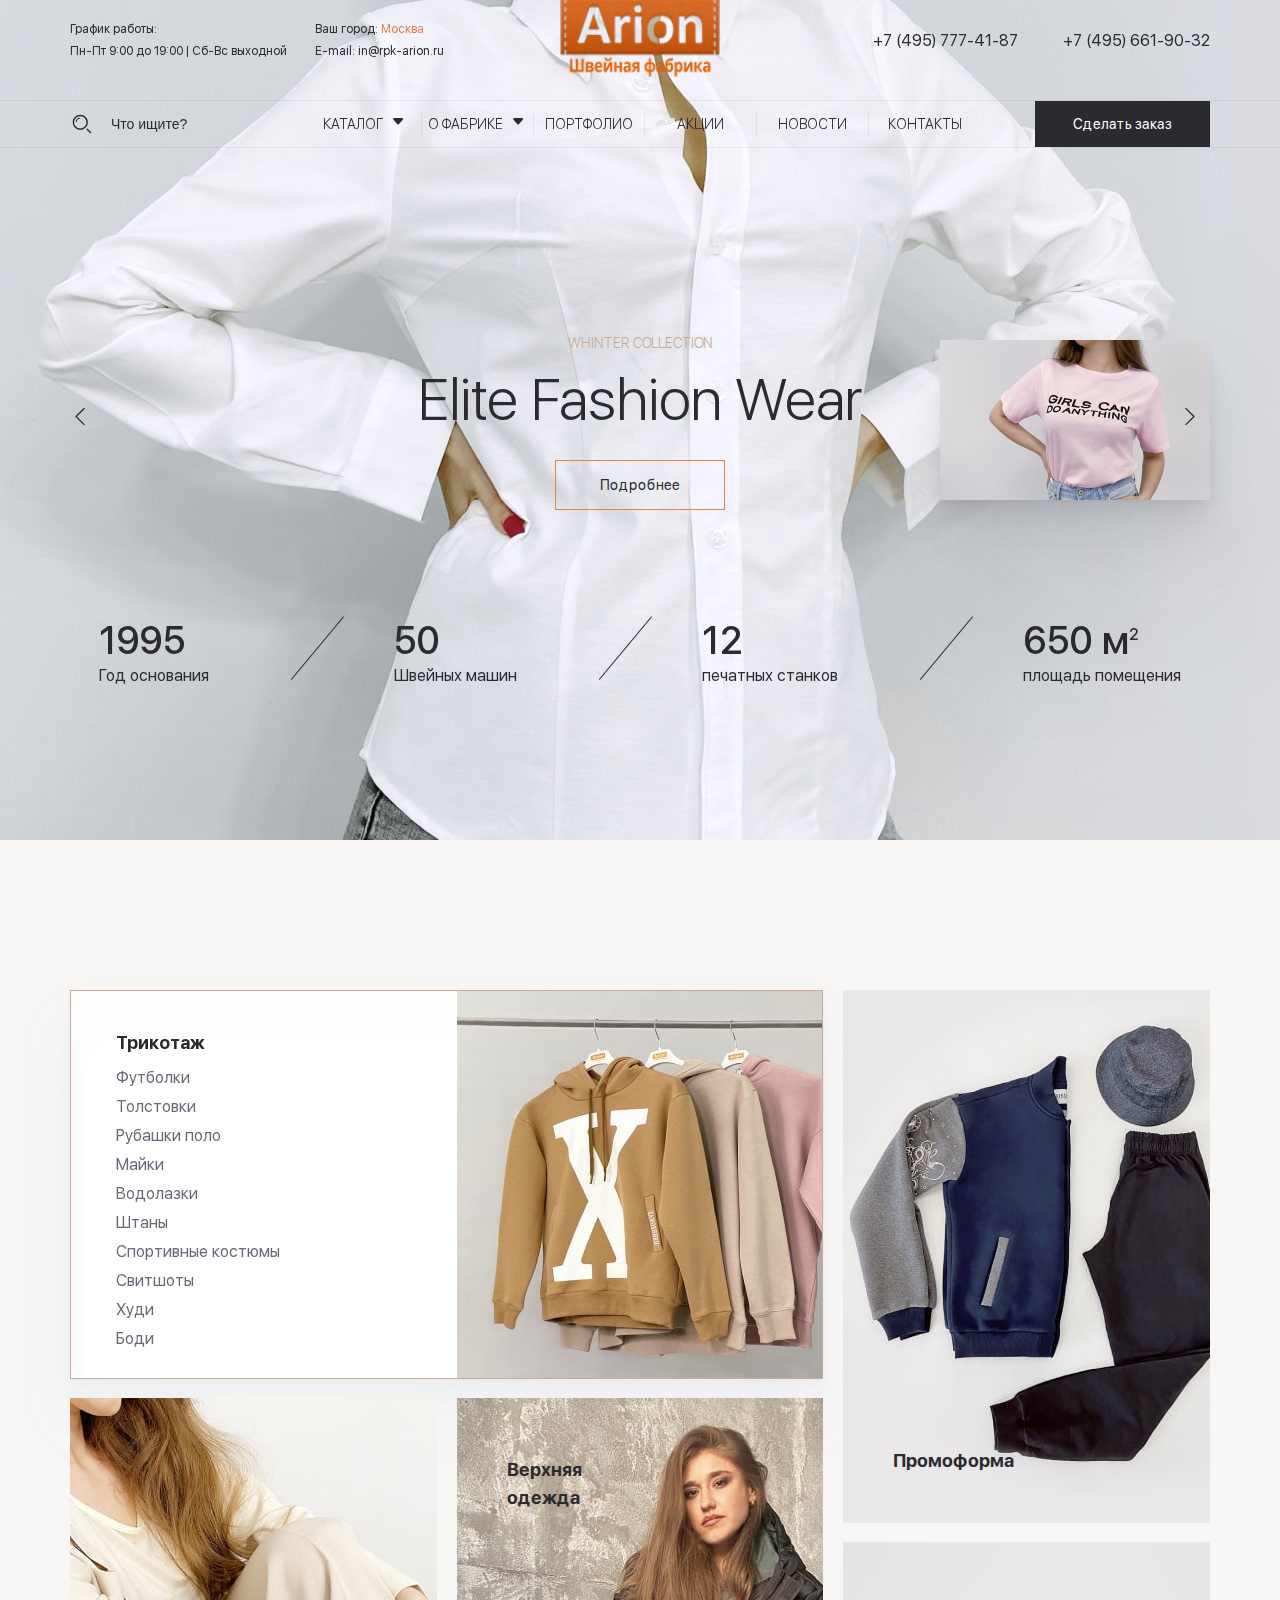
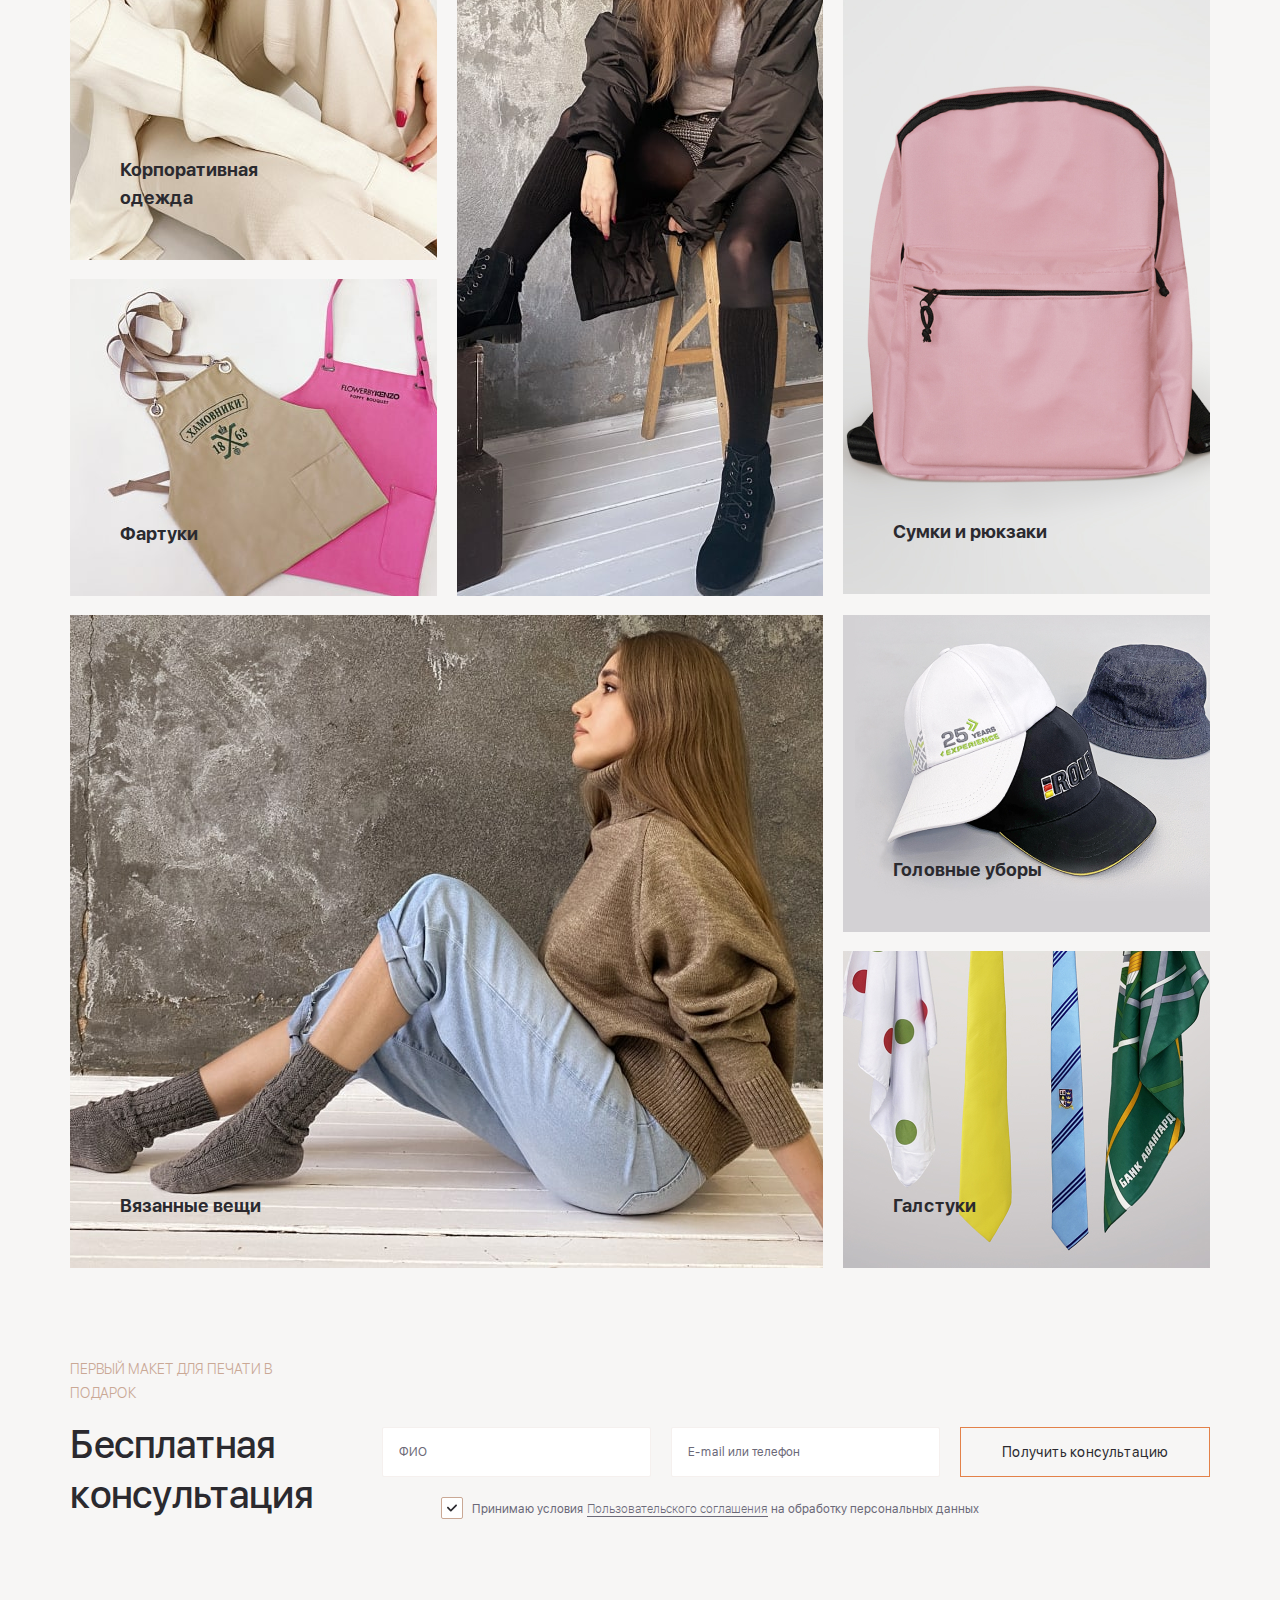
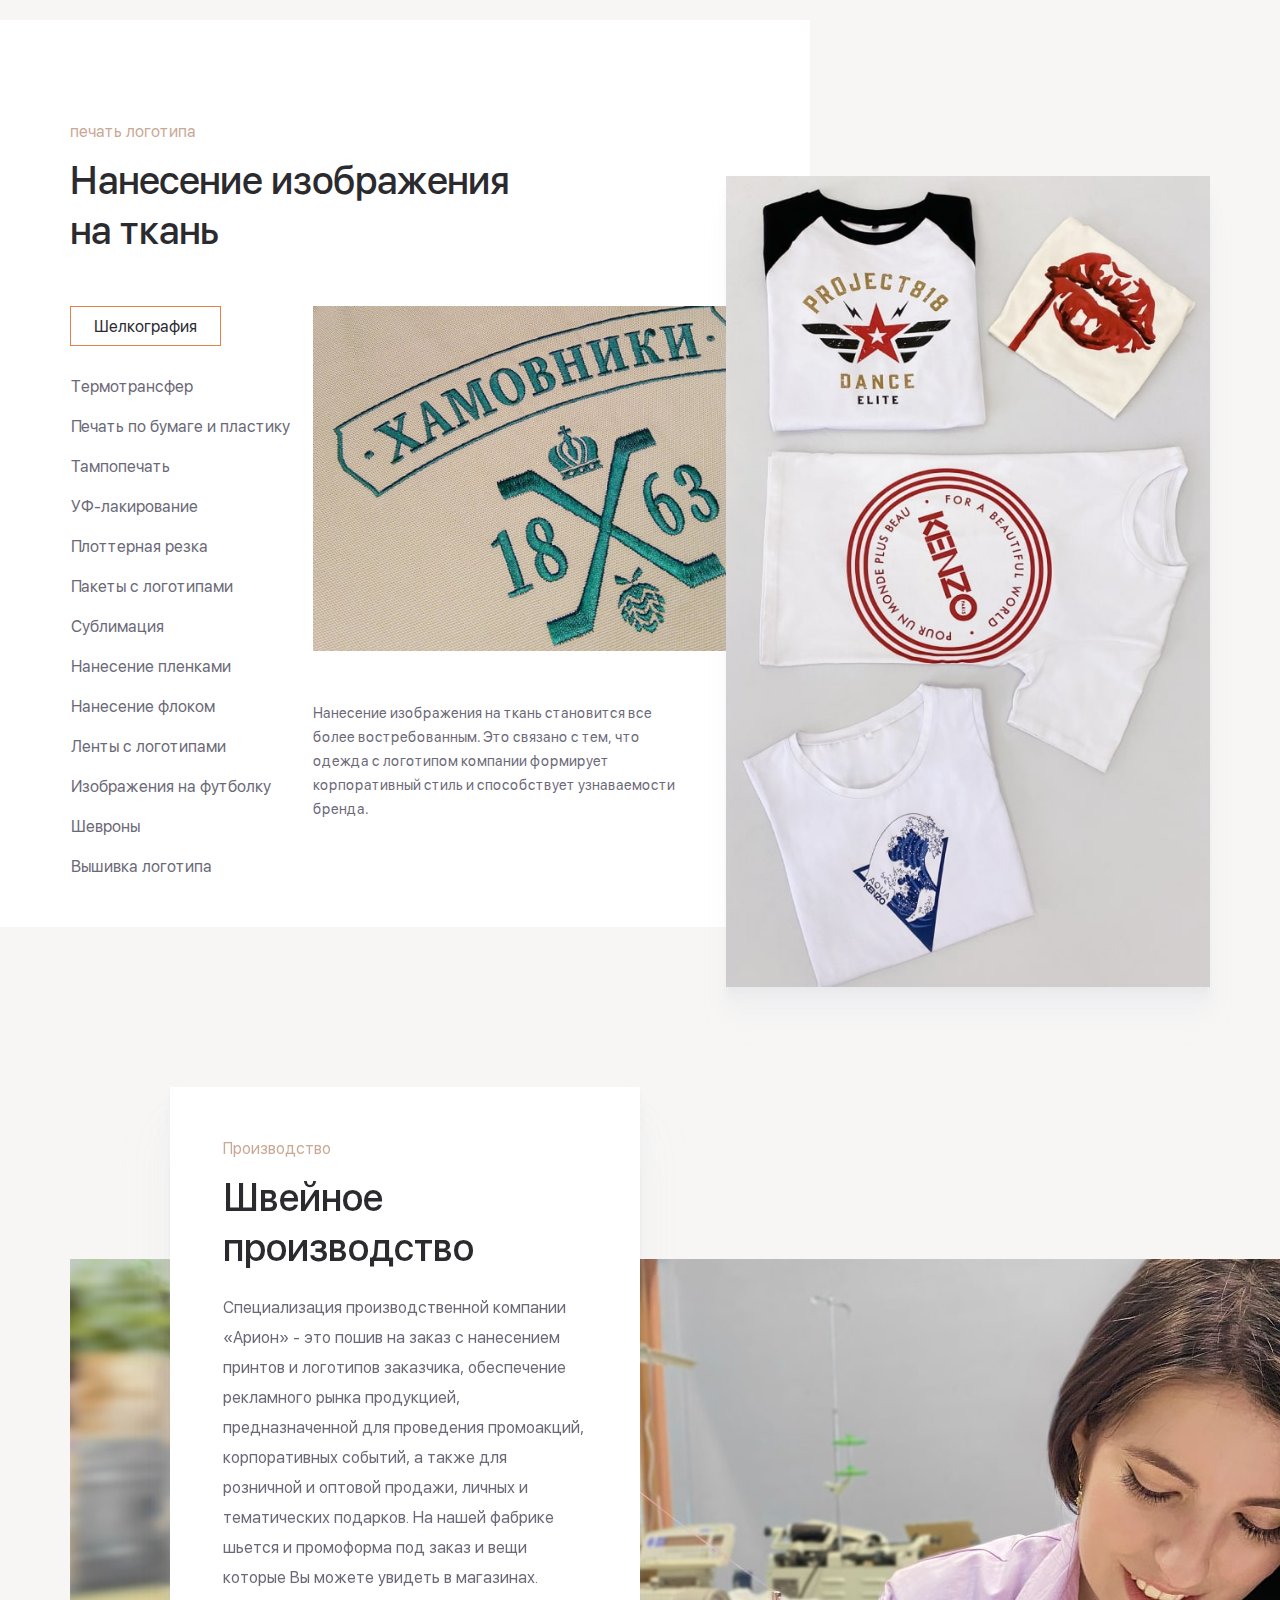
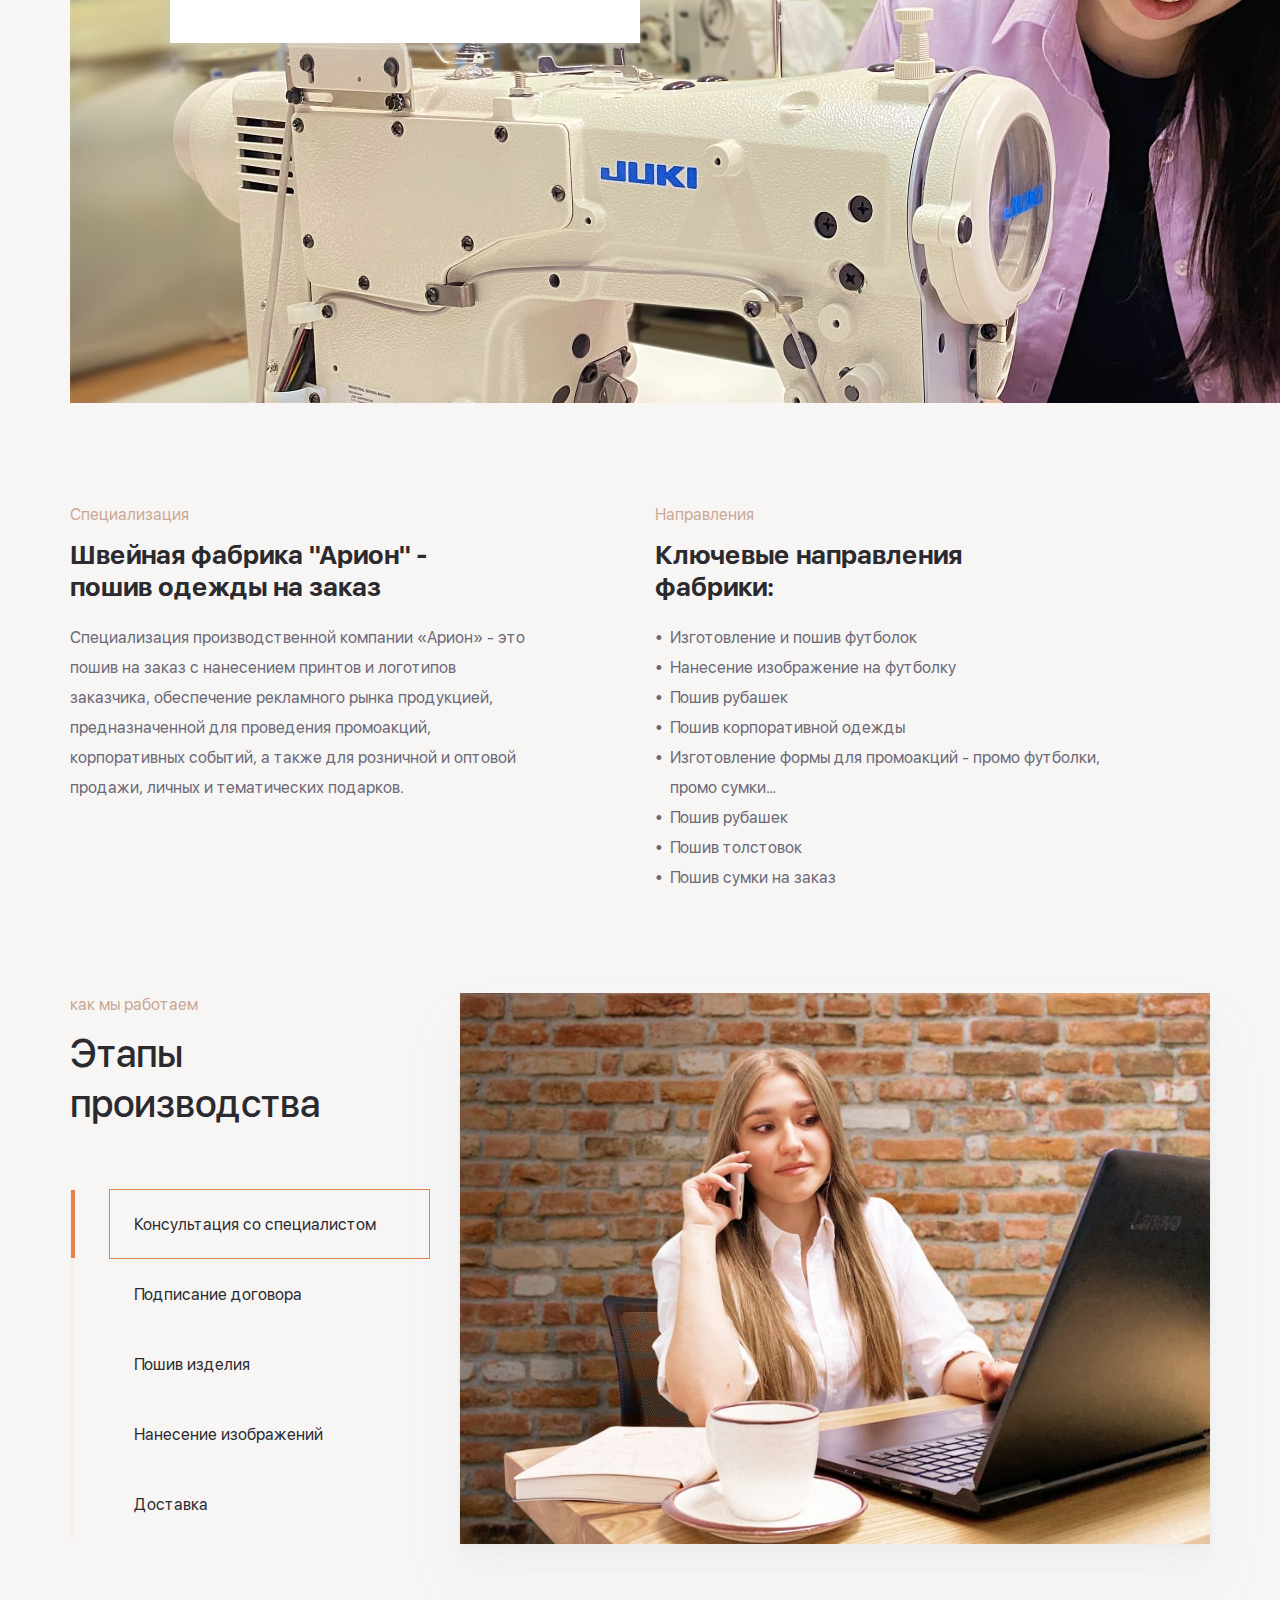
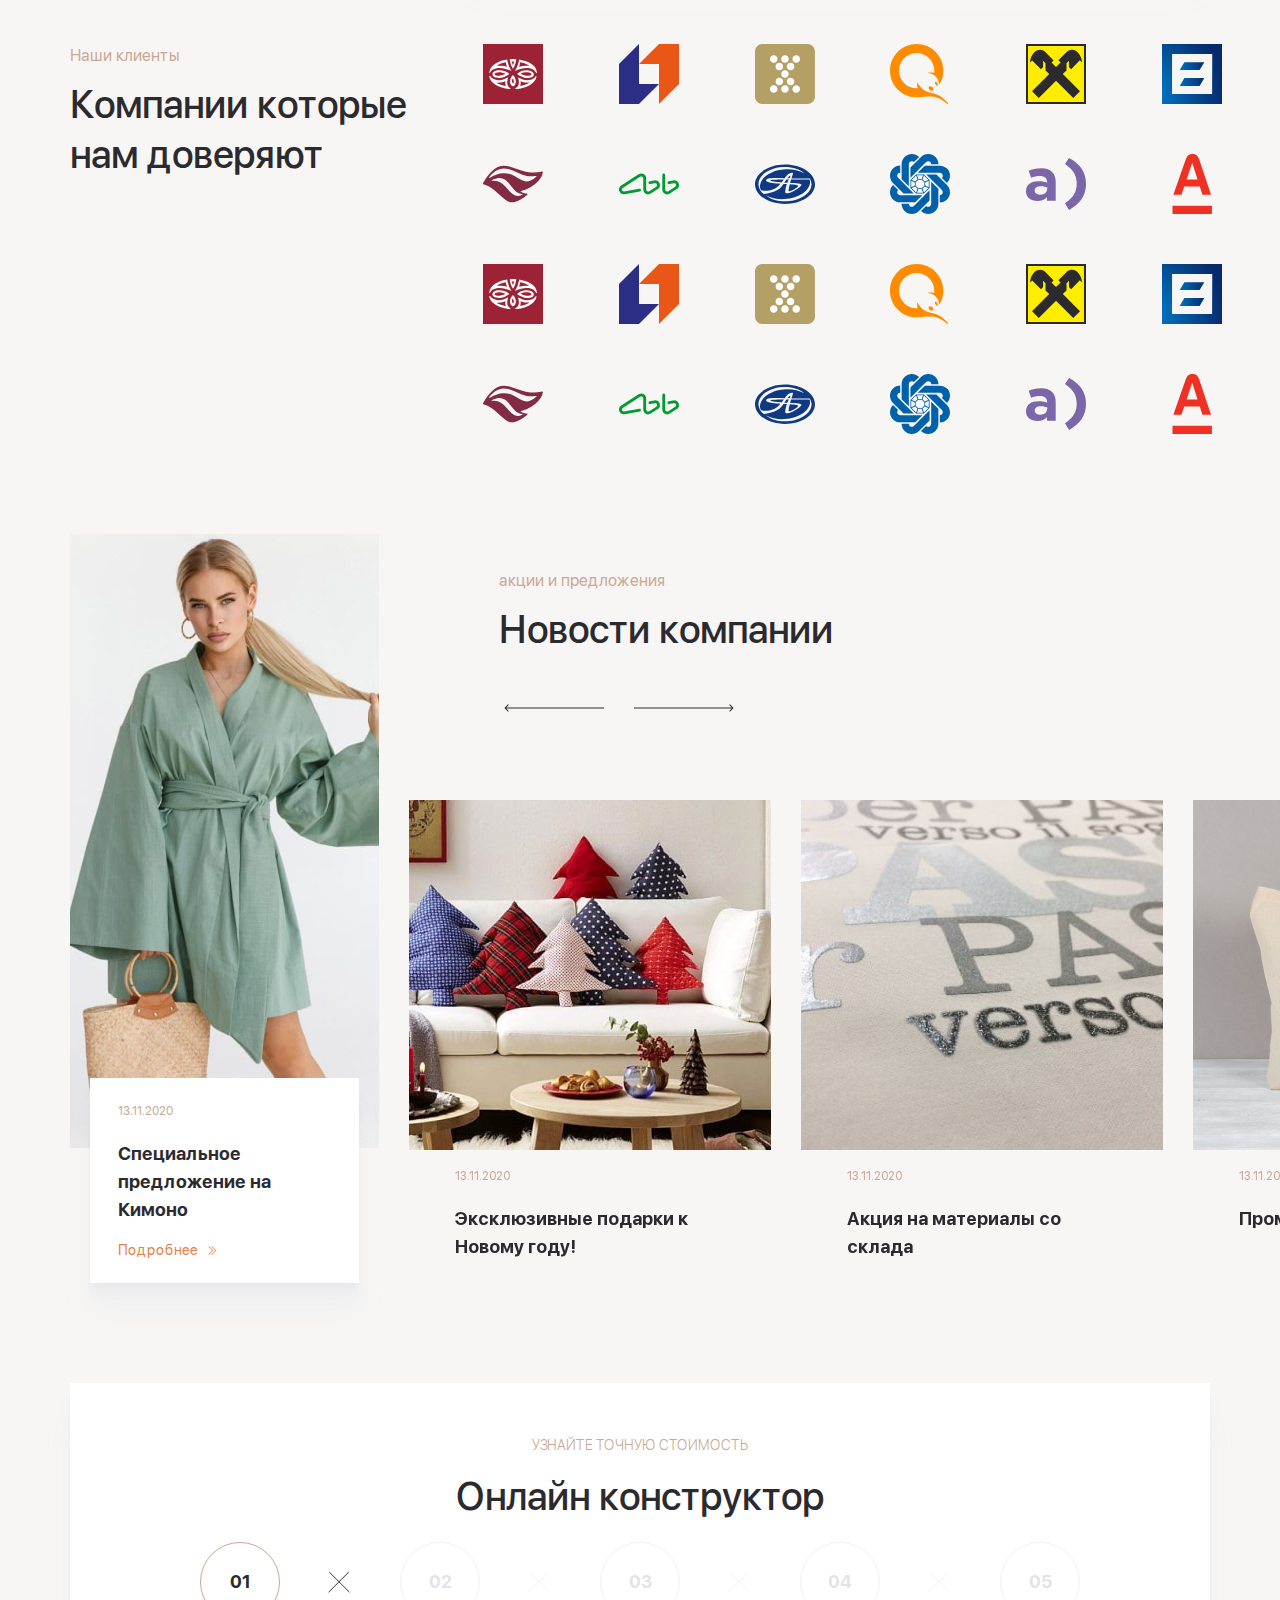
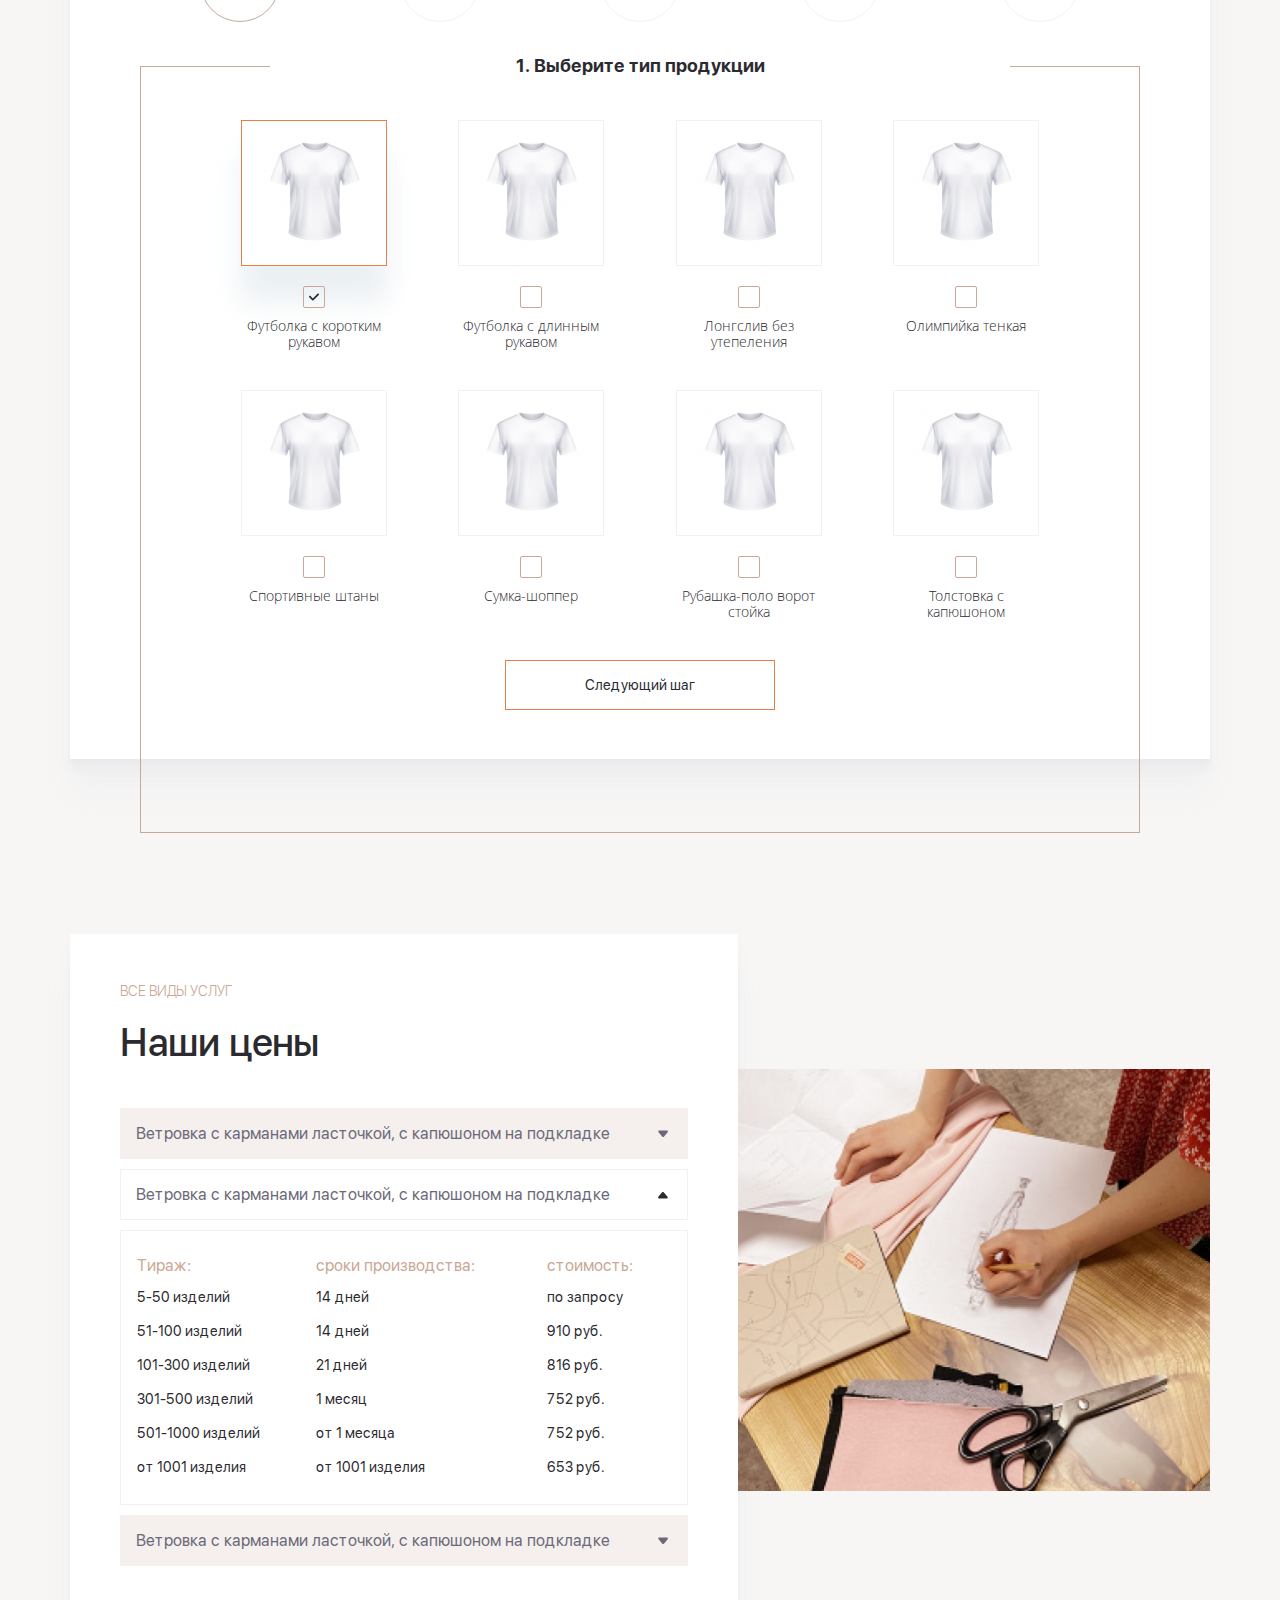
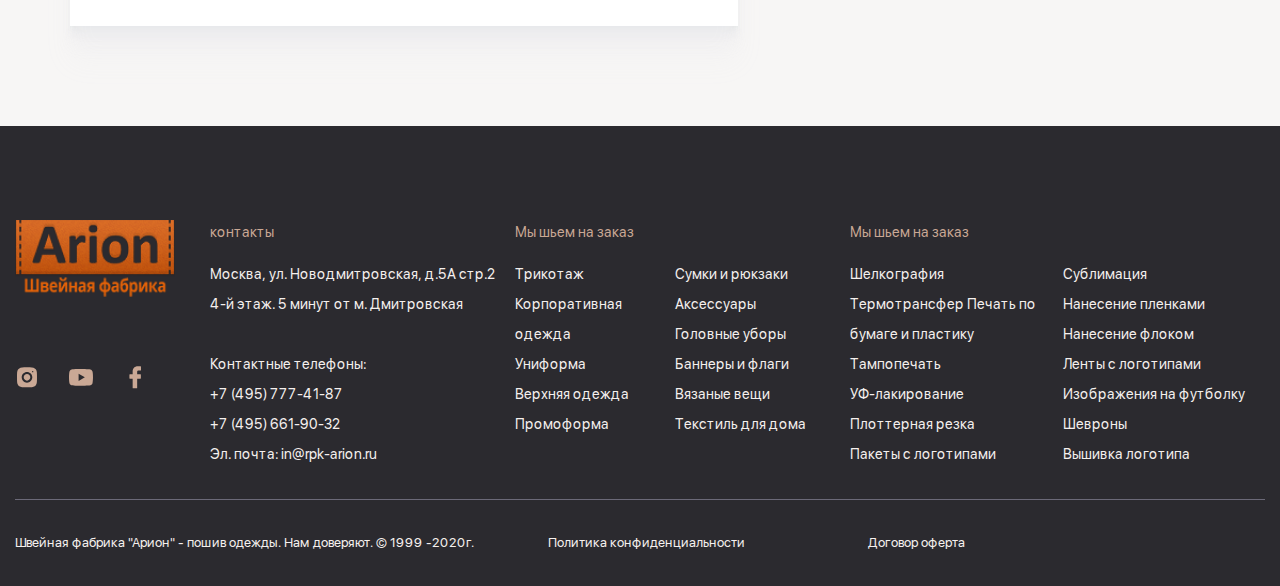
==== commit 0e684b25: "Add files via upload" ====
--- a/index.html
+++ b/index.html
@@ -15,11 +15,12 @@
 	<link rel="stylesheet" href="libs/bootstrap/bootstrap-grid.css" />
 	<link rel="stylesheet" href="libs/fontawesome-free-5.12.0-web/css/all.min.css" />
 	<link rel="stylesheet" href="libs/fancybox/jquery.fancybox.css" />
+	<link rel="stylesheet" href="libs/ion.rangeSlider-master/css/ion.rangeSlider.min.css" />
 	<link rel="stylesheet" href="libs/slick-1.5.9/slick/slick.css" />
 	<link rel="stylesheet" href="libs/slick-1.5.9/slick/slick-theme.css" />
 	<link rel="stylesheet" href="css/fonts.css" />
-	<link rel="stylesheet" href="css/main.css?ver=1.4" />
-	<link rel="stylesheet" href="css/media.css?ver=1.4" />
+	<link rel="stylesheet" href="css/main.css?ver=1.7" />
+	<link rel="stylesheet" href="css/media.css?ver=1.7" />
 </head>
 <body>
 
@@ -121,19 +122,21 @@
 					<li><a href="#">новости</a></li>
 					<li><a href="#">Контакты</a></li>
 				</ul>
-				<div class="header__contacts">
-					<p>График работы:</p>
-					<p>Пн-Пт 9:00 до 19:00  |  Сб-Вс выходной</p>
-				</div>
-				<div class="header__contacts">
-					<p>Ваш город: <a href="#" class="link-city">Москва</a></p>
-					<p>E-mail: <a href="mailto:in@rpk-arion.ru">in@rpk-arion.ru</a></p>
-				</div>
-				<div class="menu-mobile__phones">
-					<a href="tel:+74957774187">+7 (495) 777-41-87</a>
-					<a href="tel:+74956619032">+7 (495) 661-90-32</a>
-				</div>
-				<a href="#" class="btn-page">Сделать заказ</a>
+				<div class="menu-mobile__bottom">
+					<div class="header__contacts">
+						<p>График работы:</p>
+						<p>Пн-Пт 9:00 до 19:00  |  Сб-Вс выходной</p>
+					</div>
+					<div class="header__contacts">
+						<p>Ваш город: <a href="#" class="link-city">Москва</a></p>
+						<p>E-mail: <a href="mailto:in@rpk-arion.ru">in@rpk-arion.ru</a></p>
+					</div>
+					<div class="menu-mobile__phones">
+						<a href="tel:+74957774187">+7 (495) 777-41-87</a>
+						<a href="tel:+74956619032">+7 (495) 661-90-32</a>
+					</div>
+					<a href="#" class="btn-page">Сделать заказ</a>
+				</div>
 			</div>
 		</header>
 
@@ -209,7 +212,7 @@
 			</div>
 		</div>
 
-		<div class="categories">
+		<div class="categories section-top">
 			<div class="container">
 				<div class="number-section">01</div>
 				<div class="row row_categories">
@@ -1689,8 +1692,9 @@
 <script src="libs/slick-1.5.9/slick/slick.min.js"></script>
 <script src="libs/scroll2id/PageScroll2id.min.js"></script>
 <script src="libs/mask/jquery.maskedinput.js"></script>
+<script src="libs/ion.rangeSlider-master/js/ion.rangeSlider.min.js"></script>
 <script src="libs/jQueryFormStyler-master/jquery.formstyler.min.js"></script>
-<script src="js/common.js?ver=1.4"></script>
+<script src="js/common.js?ver=1.7"></script>
 <!-- Yandex.Metrika counter --><!-- /Yandex.Metrika counter -->
 <!-- Google Analytics counter --><!-- /Google Analytics counter -->
 </body>
--- a/css/main.css
+++ b/css/main.css
@@ -1,17 +1,17 @@
 *::-webkit-input-placeholder {
-	color: #666;
+	color: #6B6978;
 	opacity: 1;
 }
 *:-moz-placeholder {
-	color: #666;
+	color: #6B6978;
 	opacity: 1;
 }
 *::-moz-placeholder {
-	color: #666;
+	color: #6B6978;
 	opacity: 1;
 }
 *:-ms-input-placeholder {
-	color: #666;
+	color: #6B6978;
 	opacity: 1;
 }
 
@@ -28,8 +28,8 @@
 	font-size: 16px;
 	overflow-x: hidden;
 	margin: 0;
-background-color: #F7F6F5;
-color: #2B2A2F; 
+	background-color: #F7F6F5;
+	color: #2B2A2F; 
 }
 button {
 	cursor: pointer;
@@ -84,8 +84,8 @@
 }
 .header__contacts {
 	font-size: 12px;
-line-height: 22px;
-flex: 1;
+	line-height: 22px;
+	flex: 1;
 }
 .header__contacts a {
 	color: #2B2A2F;
@@ -108,7 +108,7 @@
 	justify-content: flex-end;
 }
 .header-top__right a {
-		margin-right: 45px;
+	margin-right: 45px;
 	display: inline-block;
 	color: #2B2A2F;
 	transition: all 0.3s;
@@ -130,27 +130,27 @@
 }
 .btn-page {
 	font-size: 14px;
-line-height: 22px;
-padding: 0 38px;
-height: 46px;
-display: inline-flex;
-align-items: center;
-justify-content: center;
-text-align: center;
-background-color: #2b2a2f;
-color: #FFFFFF;
-transition: all 0.3s;
-font-family: 'SFUIDisplay';
+	line-height: 22px;
+	padding: 0 38px;
+	height: 46px;
+	display: inline-flex;
+	align-items: center;
+	justify-content: center;
+	text-align: center;
+	background-color: #2b2a2f;
+	color: #FFFFFF;
+	transition: all 0.3s;
+	font-family: 'SFUIDisplay';
 }
 .btn-page:hover {
 	background-color: #4a494b;
 }
 .menu {
 	font-weight: 300;
-font-size: 14px;
-line-height: 24px;
-flex: 1;
-padding-right: 55px;
+	font-size: 14px;
+	line-height: 24px;
+	flex: 1;
+	padding-right: 55px;
 	display: flex;
 	align-items: center;
 	justify-content: space-between;
@@ -174,7 +174,7 @@
 	opacity: 0;
 	visibility: hidden;
 	transition: all 0.3s;
-    box-shadow: 0px 36.1265px 26.5699px rgb(206 217 225 / 7%), 0px 21.2384px 14.6375px rgb(206 217 225 / 7%), 0px 13.0656px 8.28627px rgb(206 217 225 / 7%), 0px 7.97251px 4.50658px rgb(206 217 225 / 6%), 0px 4.63494px 2.21029px rgb(206 217 225 / 6%), 0px 2.41126px 0.871899px rgb(206 217 225 / 5%), 0px 0.940576px 0.196025px rgb(206 217 225 / 4%);
+	box-shadow: 0px 36.1265px 26.5699px rgb(206 217 225 / 7%), 0px 21.2384px 14.6375px rgb(206 217 225 / 7%), 0px 13.0656px 8.28627px rgb(206 217 225 / 7%), 0px 7.97251px 4.50658px rgb(206 217 225 / 6%), 0px 4.63494px 2.21029px rgb(206 217 225 / 6%), 0px 2.41126px 0.871899px rgb(206 217 225 / 5%), 0px 0.940576px 0.196025px rgb(206 217 225 / 4%);
 }
 .menu ul a {
 	padding: 2px 0;
@@ -190,8 +190,8 @@
 }
 .menu a {
 	text-transform: uppercase;
-color: #2B2A2F;
-transition: all 0.3s;
+	color: #2B2A2F;
+	transition: all 0.3s;
 }
 .menu a:hover {
 	color: #e38149;
@@ -224,7 +224,7 @@
 	border: none;
 	background-color: transparent;
 	font-size: 14px;
-line-height: 24px;
+	line-height: 24px;
 }
 .form-search input::-webkit-input-placeholder {
 	color: #2B2A2F;
@@ -268,17 +268,17 @@
 }
 .slider-billbord__descr {
 	font-weight: 300;
-font-size: 14px;
-line-height: 24px;
-padding-bottom: 10px;
-text-transform: uppercase;
-color: #CAA895;
+	font-size: 14px;
+	line-height: 24px;
+	padding-bottom: 10px;
+	text-transform: uppercase;
+	color: #CAA895;
 }
 .slider-billbord__title {
-font-size: 58px;
-padding-bottom: 25px;
-line-height: 70px;
-font-weight: 300;
+	font-size: 58px;
+	padding-bottom: 25px;
+	line-height: 70px;
+	font-weight: 300;
 }
 .slider-billbord__wrap {
 	position: absolute;
@@ -300,13 +300,13 @@
 	background-color: transparent;
 	border: 1px solid #E38149;
 	font-size: 14px;
-line-height: 22px;
-padding: 0 30px;
-min-width: 170px;
-cursor: pointer;
-color: #2B2A2F;
-font-family: 'SFUIDisplay';
-transition: all 0.3s;
+	line-height: 22px;
+	padding: 0 30px;
+	min-width: 170px;
+	cursor: pointer;
+	color: #2B2A2F;
+	font-family: 'SFUIDisplay';
+	transition: all 0.3s;
 }
 .btn-main:hover {
 	background-color: #E38149;
@@ -317,8 +317,8 @@
 }
 .billbord-info__title {
 	font-size: 38px;
-line-height: 50px;
-font-weight: 500;
+	line-height: 50px;
+	font-weight: 500;
 }
 .billbord-info__title sup {
 	font-size: 16px;
@@ -414,17 +414,17 @@
 	position: absolute;
 	display: block;
 	content: " ";
-    top: -68px;
-    right: -5px;
-		height: 160px;
+	top: -68px;
+	right: -5px;
+	height: 160px;
 	width: 270px;
 }
 .item-category {
 	font-size: 18px;
-line-height: 28px;
-font-weight: 600;
-margin-bottom: 19px;
-color: #2B2A2F;
+	line-height: 28px;
+	font-weight: 600;
+	margin-bottom: 19px;
+	color: #2B2A2F;
 	position: relative;
 	display: block;
 }
@@ -479,7 +479,7 @@
 .item-category_1 {
 	border: 1px solid #CAA895;
 	background-color: rgba(255, 255, 255, 0.9);
-filter: drop-shadow(0px 36.1265px 26.5699px rgba(206, 217, 225, 0.07)) drop-shadow(0px 21.2384px 14.6375px rgba(206, 217, 225, 0.0685447)) drop-shadow(0px 13.0656px 8.28627px rgba(206, 217, 225, 0.0667834)) drop-shadow(0px 7.97251px 4.50658px rgba(206, 217, 225, 0.0639509)) drop-shadow(0px 4.63494px 2.21029px rgba(206, 217, 225, 0.0594553)) drop-shadow(0px 2.41126px 0.871899px rgba(206, 217, 225, 0.0519727)) drop-shadow(0px 0.940576px 0.196025px rgba(206, 217, 225, 0.0373484));
+	filter: drop-shadow(0px 36.1265px 26.5699px rgba(206, 217, 225, 0.07)) drop-shadow(0px 21.2384px 14.6375px rgba(206, 217, 225, 0.0685447)) drop-shadow(0px 13.0656px 8.28627px rgba(206, 217, 225, 0.0667834)) drop-shadow(0px 7.97251px 4.50658px rgba(206, 217, 225, 0.0639509)) drop-shadow(0px 4.63494px 2.21029px rgba(206, 217, 225, 0.0594553)) drop-shadow(0px 2.41126px 0.871899px rgba(206, 217, 225, 0.0519727)) drop-shadow(0px 0.940576px 0.196025px rgba(206, 217, 225, 0.0373484));
 }
 .row_categories .row,
 .row_categories {
@@ -499,9 +499,9 @@
 }
 .item-category ul {
 	font-size: 16px;
-line-height: 26px;
-color: #6B6978;
-font-weight: 400;
+	line-height: 26px;
+	color: #6B6978;
+	font-weight: 400;
 }
 .item-category ul a {
 	color: #6B6978;
@@ -509,8 +509,8 @@
 	transition: all 0.3s;
 }
 .item-category ul a:hover {
-		color: #E38149;
-		border-bottom: 1px solid #E38149;
+	color: #E38149;
+	border-bottom: 1px solid #E38149;
 }
 .item-category ul li {
 	margin-bottom: 3px;
@@ -524,10 +524,10 @@
 }
 .number-section {
 	font-size: 96px;
-line-height: 70px;
-color: #CAA895;
-font-style: italic;
-font-weight: 400;
+	line-height: 70px;
+	color: #CAA895;
+	font-style: italic;
+	font-weight: 400;
 	right: 100%;
 	opacity: 0.2;
 	margin-right: 70px;
@@ -540,8 +540,8 @@
 	content: " ";
 	width: 98px;
 	height: 98px;
-    left: -7px;
-    top: -16px;
+	left: -7px;
+	top: -16px;
 	background-image: url(../img/line_number.svg);
 	background-repeat: no-repeat;
 	background-position: center;
@@ -556,37 +556,37 @@
 	margin-bottom: 75px;
 	background: #FFFFFF;
 	text-align: center;
-box-shadow: 0px 36.1265px 26.5699px rgba(206, 217, 225, 0.07), 0px 21.2384px 14.6375px rgba(206, 217, 225, 0.0685447), 0px 13.0656px 8.28627px rgba(206, 217, 225, 0.0667834), 0px 7.97251px 4.50658px rgba(206, 217, 225, 0.0639509), 0px 4.63494px 2.21029px rgba(206, 217, 225, 0.0594553), 0px 2.41126px 0.871899px rgba(206, 217, 225, 0.0519727), 0px 0.940576px 0.196025px rgba(206, 217, 225, 0.0373484);
+	box-shadow: 0px 36.1265px 26.5699px rgba(206, 217, 225, 0.07), 0px 21.2384px 14.6375px rgba(206, 217, 225, 0.0685447), 0px 13.0656px 8.28627px rgba(206, 217, 225, 0.0667834), 0px 7.97251px 4.50658px rgba(206, 217, 225, 0.0639509), 0px 4.63494px 2.21029px rgba(206, 217, 225, 0.0594553), 0px 2.41126px 0.871899px rgba(206, 217, 225, 0.0519727), 0px 0.940576px 0.196025px rgba(206, 217, 225, 0.0373484);
 }
 .descr-section {
 	font-size: 14px;
-line-height: 24px;
-padding-bottom: 15px;
-font-weight: 300;
-color: #CAA895;
-text-transform: uppercase;
+	line-height: 24px;
+	padding-bottom: 15px;
+	font-weight: 300;
+	color: #CAA895;
+	text-transform: uppercase;
 }
 .title-section {
 	font-size: 38px;
-line-height: 50px;
-font-weight: 500;
+	line-height: 50px;
+	font-weight: 500;
 }
 .step-quiz {
 	font-size: 18px;
-line-height: 28px;
-margin-right: 120px;
-font-weight: 600;
-border: 1px solid #F5F0EE;
-color: rgba(107, 105, 120, 0.2);
-width: 80px;
-height: 80px;
-border-radius: 50%;
-transition: all 0.3s;
-display: flex;
-align-items: center;
-justify-content: center;
-text-align: center;
-position: relative;
+	line-height: 28px;
+	margin-right: 120px;
+	font-weight: 600;
+	border: 1px solid #F5F0EE;
+	color: rgba(107, 105, 120, 0.2);
+	width: 80px;
+	height: 80px;
+	border-radius: 50%;
+	transition: all 0.3s;
+	display: flex;
+	align-items: center;
+	justify-content: center;
+	text-align: center;
+	position: relative;
 }
 .step-quiz::before,
 .step-quiz::after {
@@ -635,8 +635,8 @@
 }
 .title-min {
 	font-size: 18px;
-line-height: 28px;
-font-weight: 600;
+	line-height: 28px;
+	font-weight: 600;
 }
 .quiz-pane .title-min {
 	margin: 0 50px;
@@ -656,14 +656,14 @@
 }
 .item-checkbox__image {
 	width: 146px;
-height: 146px;
-border: 1px solid #F5F0EE;
-transition: all 0.3s;
-margin: 0 auto;
-margin-bottom: 20px;
-display: flex;
-align-items: center;
-justify-content: center;
+	height: 146px;
+	border: 1px solid #F5F0EE;
+	transition: all 0.3s;
+	margin: 0 auto;
+	margin-bottom: 20px;
+	display: flex;
+	align-items: center;
+	justify-content: center;
 }
 .item-checkbox__image img {
 	max-width: 100%;
@@ -675,13 +675,13 @@
 }
 .item-checkbox {
 	font-size: 14px;
-line-height: 16px;
-max-width: 146px;
-margin: 0 auto;
-font-family: 'Open Sans';
-font-weight: 300;
-cursor: pointer;
-display: block;
+	line-height: 16px;
+	max-width: 146px;
+	margin: 0 auto;
+	font-family: 'Open Sans';
+	font-weight: 300;
+	cursor: pointer;
+	display: block;
 }
 .item-checkbox__icon {
 	width: 22px;
@@ -689,10 +689,10 @@
 	margin: 0 auto;
 	display: block;
 	border: 1px solid #CAA895;
-border-radius: 2px;
-margin-bottom: 10px;
-transition: all 0.3s;
-position: relative;
+	border-radius: 2px;
+	margin-bottom: 10px;
+	transition: all 0.3s;
+	position: relative;
 }
 .item-checkbox__icon::before {
 	position: absolute;
@@ -725,7 +725,7 @@
 }
 .item-checkbox label input:checked ~ .item-checkbox__image {
 	border-color: #E38149;
-box-shadow: 0px 36.1265px 26.5699px rgba(206, 217, 225, 0.4);
+	box-shadow: 0px 36.1265px 26.5699px rgba(206, 217, 225, 0.4);
 }
 .quiz-block .btn-main {
 	width: 270px;
@@ -771,20 +771,20 @@
 	padding: 22px 28px;
 	padding-right: 40px;
 	background: #FFFFFF;
-box-shadow: 0px 36.1265px 26.5699px rgba(206, 217, 225, 0.07), 0px 21.2384px 14.6375px rgba(206, 217, 225, 0.0685447), 0px 13.0656px 8.28627px rgba(206, 217, 225, 0.0667834), 0px 7.97251px 4.50658px rgba(206, 217, 225, 0.0639509), 0px 4.63494px 2.21029px rgba(206, 217, 225, 0.0594553), 0px 2.41126px 0.871899px rgba(206, 217, 225, 0.0519727), 0px 0.940576px 0.196025px rgba(206, 217, 225, 0.0373484);
+	box-shadow: 0px 36.1265px 26.5699px rgba(206, 217, 225, 0.07), 0px 21.2384px 14.6375px rgba(206, 217, 225, 0.0685447), 0px 13.0656px 8.28627px rgba(206, 217, 225, 0.0667834), 0px 7.97251px 4.50658px rgba(206, 217, 225, 0.0639509), 0px 4.63494px 2.21029px rgba(206, 217, 225, 0.0594553), 0px 2.41126px 0.871899px rgba(206, 217, 225, 0.0519727), 0px 0.940576px 0.196025px rgba(206, 217, 225, 0.0373484);
 }
 .date-news {
 	font-size: 12px;
-line-height: 22px;
-margin-bottom: 18px;
-color: #CAA895;
+	line-height: 22px;
+	margin-bottom: 18px;
+	color: #CAA895;
 }
 .link-page {
 	font-size: 14px;
-line-height: 22px;
-color: #E38149;
-display: inline-block;
-position: relative;
+	line-height: 22px;
+	color: #E38149;
+	display: inline-block;
+	position: relative;
 }
 .link-page::after {
 	position: absolute;
@@ -808,12 +808,12 @@
 }
 .descr-title {
 	font-size: 16px;
-line-height: 24px;
-padding-bottom: 12px;
-color: #CAA895;
+	line-height: 24px;
+	padding-bottom: 12px;
+	color: #CAA895;
 }
 .item-news {
-		margin: 0 15px;
+	margin: 0 15px;
 	display: block;
 	color: #2B2A2F;
 }
@@ -893,7 +893,7 @@
 .footer__title {
 	padding-bottom: 15px;
 	line-height: 24px;
-color: #CAA895;
+	color: #CAA895;
 }
 .footer__nav {
 	columns: 2;
@@ -910,7 +910,7 @@
 .footer__bottom {
 	padding: 28px 0;
 	margin-top: 30px;
-border-top: 1px solid #6B6978;	
+	border-top: 1px solid #6B6978;	
 }
 .footer__bottom a {
 	color: #F5F0EE;
@@ -931,7 +931,7 @@
 	margin-right: 0;
 }
 .row_footer > div:nth-child(1) {
-	    flex: 0.9;
+	flex: 0.9;
 }
 .row_footer > div:nth-child(3) {
 	padding-left: 0;
@@ -943,8 +943,8 @@
 	height: 70px;
 	padding: 0 24px;
 	border: 1px solid transparent;
-transition: all 0.3s;
-color: #2B2A2F;
+	transition: all 0.3s;
+	color: #2B2A2F;
 	display: flex;
 	align-items: center;
 	position: relative;
@@ -1076,8 +1076,8 @@
 }
 .tab-container-logo {
 	font-size: 14px;
-line-height: 24px;
-color: #6B6978;
+	line-height: 24px;
+	color: #6B6978;
 }
 .text-logos {
 	max-width: 370px;
@@ -1111,15 +1111,15 @@
 }
 .production ul,
 .production p {
-color: #6B6978;
+	color: #6B6978;
 }
 .production-block .title-section {
 	margin-bottom: 20px;
 }
 .title-middle {
 	font-size: 26px;
-line-height: 32px;
-font-weight: 600;
+	line-height: 32px;
+	font-weight: 600;
 }
 .production .title-middle  {
 	max-width: 428px;
@@ -1150,14 +1150,46 @@
 .item-form {
 	margin-bottom: 20px;
 }
+.item-form .jq-selectbox__select-text,
 .item-form input {
 	width: 100%;
 	height: 50px;
 	padding: 0 16px;
 	border: none;
+	font-family: 'SFUIDisplay';
+	font-size: 12px;
+	line-height: 22px;
 	background-color: #fff;
 	border: 1px solid #F5F0EE;
-border-radius: 2px;
+	border-radius: 2px;
+}
+.item-form .jq-selectbox__select-text {
+	padding-top: 15px;
+	padding-right: 35px;
+	white-space: nowrap;
+	overflow: hidden;
+	text-overflow: ellipsis;
+	cursor: pointer;
+}
+.jq-selectbox__trigger {
+	width: 16px;
+	height: 16px;
+	cursor: pointer;
+	top: 0;
+	right: 16px;
+	bottom: 0;
+	position: absolute;
+	top: 0;
+	margin: auto;
+	background-image: url(../img/arrow_drop.svg);
+	background-repeat: no-repeat;
+	transition: all 0.3s;
+}
+select {
+	opacity: 0;
+}
+.jqselect {
+	width: 100%;
 }
 .row_form {
 	margin: 0 -10px;
@@ -1191,10 +1223,10 @@
 	left: 0;
 	display: block;
 	border: 1px solid #CAA895;
-border-radius: 2px;
-margin-bottom: 10px;
-background-color: #fff;
-transition: all 0.3s;
+	border-radius: 2px;
+	margin-bottom: 10px;
+	background-color: #fff;
+	transition: all 0.3s;
 }
 .checkbox span::after {
 	position: absolute;
@@ -1215,8 +1247,8 @@
 }
 .checkbox {
 	font-size: 12px;
-line-height: 22px;
-color: #6B6978;
+	line-height: 22px;
+	color: #6B6978;
 }
 .checkbox a {
 	color: #6B6978;
@@ -1232,7 +1264,7 @@
 	height: 113px;
 	top: 40%;
 	font-size: 24px;
-line-height: 32px;
+	line-height: 32px;
 	right: 0;
 	font-family: 'Open Sans';
 	font-weight: 700;
@@ -1243,8 +1275,8 @@
 	justify-content: center;
 	text-align: center;
 	filter: drop-shadow(0px 100px 80px rgba(0, 0, 0, 0.07)) drop-shadow(0px 41.7776px 33.4221px rgba(0, 0, 0, 0.0503198)) drop-shadow(0px 22.3363px 17.869px rgba(0, 0, 0, 0.0417275)) drop-shadow(0px 12.5216px 10.0172px rgba(0, 0, 0, 0.035)) drop-shadow(0px 6.6501px 5.32008px rgba(0, 0, 0, 0.0282725)) drop-shadow(0px 2.76726px 2.21381px rgba(0, 0, 0, 0.0196802));
-border-radius: 24px 0px 0px 24px;
-z-index: 800;
+	border-radius: 24px 0px 0px 24px;
+	z-index: 800;
 	position: fixed;
 	background-image: url(../img/btn_order.png);
 	background-repeat: no-repeat;
@@ -1265,7 +1297,7 @@
 	padding-top: 45px;
 	margin-right: -15px;
 	background: #FFFFFF;
-box-shadow: 0px 36.1265px 26.5699px rgba(206, 217, 225, 0.07), 0px 21.2384px 14.6375px rgba(206, 217, 225, 0.0685447), 0px 13.0656px 8.28627px rgba(206, 217, 225, 0.0667834), 0px 7.97251px 4.50658px rgba(206, 217, 225, 0.0639509), 0px 4.63494px 2.21029px rgba(206, 217, 225, 0.0594553), 0px 2.41126px 0.871899px rgba(206, 217, 225, 0.0519727), 0px 0.940576px 0.196025px rgba(206, 217, 225, 0.0373484);
+	box-shadow: 0px 36.1265px 26.5699px rgba(206, 217, 225, 0.07), 0px 21.2384px 14.6375px rgba(206, 217, 225, 0.0685447), 0px 13.0656px 8.28627px rgba(206, 217, 225, 0.0667834), 0px 7.97251px 4.50658px rgba(206, 217, 225, 0.0639509), 0px 4.63494px 2.21029px rgba(206, 217, 225, 0.0594553), 0px 2.41126px 0.871899px rgba(206, 217, 225, 0.0519727), 0px 0.940576px 0.196025px rgba(206, 217, 225, 0.0373484);
 }
 .prices__image img {
 	max-width: 100%;
@@ -1305,7 +1337,7 @@
 	top: 0;
 	left: 0;
 	opacity: 0;
-		background-image: url(../img/arrow_drop2.svg);
+	background-image: url(../img/arrow_drop2.svg);
 	background-repeat: no-repeat;
 	transition: all 0.3s;
 }
@@ -1322,7 +1354,7 @@
 }
 .active .item-dropdown__icon::after {
 	opacity: 1;
-		transform: rotate(180deg);
+	transform: rotate(180deg);
 }
 .active .item-dropdown__icon::before {
 	opacity: 0;
@@ -1342,13 +1374,13 @@
 }
 .item-dropdown__content table tbody {
 	font-size: 14px;
-line-height: 24px;
+	line-height: 24px;
 }
 .item-dropdown__content {
 	padding: 20px 16px;
 	border: 1px solid #F5F0EE;
-margin-top: 10px;
-display: none;
+	margin-top: 10px;
+	display: none;
 }
 .item-dropdown {
 	margin-bottom: 10px;
@@ -1445,4 +1477,832 @@
 /*End Sandwich*/
 .phone-mob {
 	display: none;
-}+}
+.billbord-page {
+	background-repeat: no-repeat;
+	background-position: center;
+	background-size: cover;
+}
+.billbord-page__content {
+	height: 372px;
+	display: flex;
+	flex-direction: column;
+	justify-content: center;
+}
+.header_page {
+	position: relative;
+}
+.billbord-info__name {
+	font-weight: 300;
+	font-size: 14px;
+	line-height: 24px;
+	text-transform: uppercase;
+}
+.billbord-info__value {
+	font-size: 18px;
+	line-height: 28px;
+	font-weight: 600;
+	color: #e38149;
+}
+.billbord-page .billbord-bottom {
+	position: relative;
+	bottom: 0;
+	left: 0;
+	margin: 0;
+	justify-content: flex-start;
+	margin-top: 40px;
+}
+.billbord-page .billbord-info::after {
+	top: -6px;
+}
+.breadcumbs {
+	font-size: 12px;
+	line-height: 13px;
+	padding: 30px 0;
+	display: flex;
+	align-items: center;
+	flex-wrap: wrap;
+}
+.breadcumbs a {
+	color: #6B6978;
+	display: inline-block;
+	transition: all 0.3s;
+	border-bottom: 1px solid #6B6978;
+}
+.breadcumbs li {
+	padding-left: 35px;
+	position: relative;
+}
+.breadcumbs li span {
+	color: #e38149;
+	border-bottom: 1px solid #e38149;
+}
+.breadcumbs li::before {
+	position: absolute;
+	display: block;
+	content: " ";
+	left: 17px;
+	top: -2px;
+	height: 18px;
+	width: 1px;
+	opacity: 0.5;
+	transform: rotate(39deg);
+	background-color: #6B6978;
+}
+.breadcumbs li:first-child {
+	padding-left: 0;
+}
+.breadcumbs li:first-child::before {
+	display: none;
+}
+.breadcumbs li:last-child::before {
+	background-color: #e38149;
+}
+.sidebar-block {
+	padding: 50px 45px;
+	margin-bottom: 20px;	
+	background-color: rgba(255, 255, 255, 0.9);
+	filter: drop-shadow(0px 36.1265px 26.5699px rgba(206, 217, 225, 0.07)) drop-shadow(0px 21.2384px 14.6375px rgba(206, 217, 225, 0.0685447)) drop-shadow(0px 13.0656px 8.28627px rgba(206, 217, 225, 0.0667834)) drop-shadow(0px 7.97251px 4.50658px rgba(206, 217, 225, 0.0639509)) drop-shadow(0px 4.63494px 2.21029px rgba(206, 217, 225, 0.0594553)) drop-shadow(0px 2.41126px 0.871899px rgba(206, 217, 225, 0.0519727)) drop-shadow(0px 0.940576px 0.196025px rgba(206, 217, 225, 0.0373484));
+}
+.offer-block {
+	line-height: 30px;
+	margin-bottom: 98px;
+	background-color: #fff;
+	box-shadow: 0px 36.1265px 26.5699px rgba(206, 217, 225, 0.07), 0px 21.2384px 14.6375px rgba(206, 217, 225, 0.0685447), 0px 13.0656px 8.28627px rgba(206, 217, 225, 0.0667834), 0px 7.97251px 4.50658px rgba(206, 217, 225, 0.0639509), 0px 4.63494px 2.21029px rgba(206, 217, 225, 0.0594553), 0px 2.41126px 0.871899px rgba(206, 217, 225, 0.0519727), 0px 0.940576px 0.196025px rgba(206, 217, 225, 0.0373484);
+}
+.offer-block p {
+	color: #6B6978;
+}
+.offer-block__image {
+	height: 387px;
+}
+.offer-block__image img {
+	width: 100%;
+	height: 100%;
+	object-fit: cover;
+	font-family: 'object-fit: cover;';
+	-webkit-transition: all 0.3s;
+	-o-transition: all 0.3s;
+	transition: all 0.3s;
+}
+.btn-main_page {
+	color: #fff;
+	background-color: #E38149;
+}
+.btn-main_page:hover {
+	color: #2B2A2F;
+	background-color: transparent;
+}
+.offer-block__buttons {
+	margin-top: 50px;
+	display: flex;
+	align-items: center;
+	flex-wrap: wrap;
+}
+.offer-block__buttons .btn-main {
+	margin-right: 30px;
+}
+.offer-block__buttons .btn-main:last-child {
+	margin-right: 0;
+}
+.offer-block__right {
+	padding-right: 80px;
+	padding-left: 40px;
+}
+.offer-block .title-min {
+	padding-bottom: 10px;
+}
+.sidebar-catalog {
+	margin-right: -50px;
+}
+.content-catalog {
+	padding-left: 65px;
+}
+.sorting-line .item-form {
+	width: 210px;
+	margin: 0;
+	margin-right: auto;
+	margin-left: 10px;
+}
+.sorting-line {
+	display: flex;
+	align-items: center;
+	justify-content: space-between;
+}
+.sorting-list {
+	line-height: 16px;
+	margin: auto;
+	display: flex;
+	align-items: center;
+	flex-wrap: wrap;
+}
+.sorting-list a {
+	color: #6B6978;
+	display: inline-block;
+	border-bottom: 1px solid transparent;
+	transition: all 0.3s;
+}
+.sorting-list .active a {
+	color: #E38149;
+	border-bottom: 1px solid #E38149;
+}
+.sorting-list li {
+	margin-right: 30px;
+}
+.type-grid {
+	display: flex;
+	align-items: center;
+}
+.type-grid .active path {
+	fill: #E38149;
+}
+.item-catalog {
+	margin-top: 20px;
+	background: #FFFFFF;
+	box-shadow: 0px 36.1265px 26.5699px rgba(206, 217, 225, 0.07), 0px 21.2384px 14.6375px rgba(206, 217, 225, 0.0685447), 0px 13.0656px 8.28627px rgba(206, 217, 225, 0.0667834), 0px 7.97251px 4.50658px rgba(206, 217, 225, 0.0639509), 0px 4.63494px 2.21029px rgba(206, 217, 225, 0.0594553), 0px 2.41126px 0.871899px rgba(206, 217, 225, 0.0519727), 0px 0.940576px 0.196025px rgba(206, 217, 225, 0.0373484);
+}
+.item-catalog__image {
+	height: 485px;
+	display: block;
+}
+.item-catalog__image img {
+	width: 100%;
+	height: 100%;
+	object-fit: cover;
+	font-family: 'object-fit: cover;';
+	-webkit-transition: all 0.3s;
+	-o-transition: all 0.3s;
+	transition: all 0.3s;
+}
+.item-catalog .title-min {
+	margin-bottom: 25px;
+	display: block;
+	color: #2B2A2F;
+}
+.item-catalog__right {
+	padding-top: 57px;
+	padding-left: 40px;
+}
+.title-feature {
+	color: #6B6978;
+}
+.item-color__icon {
+	width: 22px;
+	height: 22px;
+	display: block;
+	border: 1px solid #CAA895;
+	border-radius: 2px;
+	transition: all 0.3s;
+	position: absolute;
+	background-color: #fff;
+	top: 0;
+	bottom: 0;
+	left: 0;
+	right: 0;
+	margin: auto;
+	opacity: 0;
+	transition: all 0.3s;
+}
+.item-color__icon::before {
+	position: absolute;
+	display: block;
+	content: " ";
+	width: 100%;
+	height: 100%;
+	top: 0;
+	left: 0;
+	background-image: url(../img/check.svg);
+	background-repeat: no-repeat;
+	background-position: center;
+	opacity: 2;
+	transition: all 0.3s;
+}
+.item-color label {
+	display: block;
+	cursor: pointer;
+}
+.item-color label input {
+	position: absolute;
+	z-index: -1;
+	height: 1px !important;
+	width: 1px !important;
+	opacity: 0 !important;
+	margin: 0 !important;
+}
+.item-color label input:checked ~ .item-color__icon {
+	opacity: 1;
+}
+.item-color__value {
+	width: 38px;
+	height: 38px;
+	border-radius: 4px;
+	display: block;
+}
+.item-color {
+	display: inline-block;
+	position: relative;
+}
+.list-colors {
+	margin-top: 10px;
+	margin-bottom: 20px;
+	display: flex;
+	align-items: center;
+	flex-wrap: wrap;
+}
+.list-colors li {
+	margin-top: 10px;
+	margin-right: 10px;
+}
+.list-colors li:last-child {
+	margin-right: 0;
+}
+.features-wrap {
+	max-width: 450px;
+}
+.features-wrap p {
+	margin: 0;
+}
+.item-feature {
+	margin-top: 10px;
+	display: flex;
+	align-items: center;
+}
+.item-feature .title-feature {
+	width: 40%;
+	flex: none;
+}
+.item-catalog__bottom {
+	margin-top: 30px;
+	display: flex;
+	align-items: center;
+}
+.item-catalog__bottom .title-min {
+	width: 40%;
+	margin: 0;
+}
+.item-sidebar__icon {
+	width: 16px;
+	height: 16px;
+	right: 0px;
+	top: 0;
+	bottom: 0;
+	margin: auto;
+	transition: all 0.3s;
+	position: absolute;
+}
+.item-sidebar__icon::before,
+.item-sidebar__icon::after {
+	position: absolute;
+	display: block;
+	content: " ";
+	width: 100%;
+	height: 100%;
+	top: 0;
+	left: 0;
+	opacity: 0;
+	background-image: url(../img/arrow_drop2.svg);
+	background-repeat: no-repeat;
+	transition: all 0.3s;
+}
+.item-sidebar__icon::before {
+	opacity: 1;
+	background-image: url(../img/arrow_drop.svg);
+	background-repeat: no-repeat;
+}
+.active .item-sidebar__icon {
+	background-image: none;
+}
+.active .item-sidebar__icon::after {
+	opacity: 1;
+	transform: rotate(180deg);
+}
+.active .item-sidebar__icon::before {
+	opacity: 0;
+} 
+.item-sidebar__head {
+	padding: 11px 0;
+	border-bottom: 1px solid #F5F0EE;
+	cursor: pointer;
+	position: relative;
+	display: flex;
+	align-items: center;
+	justify-content: space-between;
+}
+.item-sidebar .title-min {
+	color: #6B6978;
+	transition: all 0.3s;
+}
+.item-sidebar.active .title-min {
+	color: #2B2A2F;
+}
+.item-sidebar__content {
+	padding-top: 11px;
+	border-bottom: 1px solid #F5F0EE;
+	color: #6B6978;
+	display: none;
+}
+.item-sidebar__content a {
+	color: #6B6978;
+	transition: all 0.3s;
+	border-bottom: 1px solid transparent;
+}
+.item-sidebar__content li {
+	margin-bottom: 15px;
+}
+.item-sidebar__content a:hover,
+.item-sidebar__content .active a {
+	color: #E38149;
+	border-color: #E38149;
+}
+.range-controls {
+	margin-top: 14px;
+	display: flex;
+	align-items: center;
+	justify-content: space-between;
+}
+.range-controls input {
+	width: 54px;
+	height: 21px;
+	border: 1px solid #F5F0EE;
+	background-color: transparent;
+	font-size: 14px;
+	line-height: 24px;
+	color: #6B6978;
+	text-align: center;
+}
+.irs--flat .irs-line {
+	background-color: #F5F0EE;
+	height: 5px;
+}
+.irs--flat .irs-bar {
+	height: 5px;
+	background-color: #e38149;
+}
+.irs--flat .irs-handle {
+	top: 6px;
+	width: 19px;
+	height: 19px;
+	cursor: pointer;
+	background-image: url(../img/ic_handle.svg);
+	background-repeat: no-repeat;
+	background-position: center;
+}
+.irs--flat .irs-handle i {
+	display: none !important;
+}
+.irs--flat .irs-min, .irs--flat .irs-max, .irs--flat .irs-from, .irs--flat .irs-to, .irs--flat .irs-single {
+	display: none !important;
+}
+.range-catalog {
+	padding-top: 10px;
+	padding-bottom: 20px;
+	margin-bottom: 20px;
+	border-bottom: 1px solid #F5F0EE;
+}
+.sidebar-block > .title-min {
+	display: flex;
+	align-items: center;
+	justify-content: space-between;
+}
+.sidebar-block > .title-min span {
+	font-size: 14px;
+	line-height: 24px;
+	font-weight: 400;
+	color: #6B6978;
+}
+.sidebar-block .list-colors li {
+	margin-right: 18px;
+}
+.sidebar-nav a {
+	padding: 18px 0;
+	border-top: 1px solid #F5F0EE;
+	color: #6B6978;
+	transition: all 0.3s;
+	display: block;
+}
+.sidebar-nav {
+	margin-top: 20px;
+}
+.sidebar-nav a:hover {
+	color: #e38149;
+}
+.quiz_page {
+	padding-top: 42px;
+}
+.quiz_page .quiz-pane::after {
+	bottom: -47px;
+}
+.quiz_page .quiz-block {
+	margin-bottom: 48px;
+}
+.portfolio {
+	padding-top: 100px;
+}
+.portfolio .title-section {
+	text-align: center;
+}
+.slider-portfolio {
+	padding-top: 40px;
+	margin: 0 -15px;
+	margin-top: 40px;
+}
+.slider-portfolio__item {
+	height: 470px;
+	margin: 0 15px;
+	display: block;
+	transition: all 0.3s;
+}
+.slider-portfolio__item img {
+	width: 100%;
+	height: 100%;
+	object-fit: cover;
+	font-family: 'object-fit: cover;';
+	-webkit-transition: all 0.3s;
+	-o-transition: all 0.3s;
+	transition: all 0.3s;
+}
+.slider-portfolio .slick-arrow {
+	top: 0;
+	left: 0;
+	right: 0;
+	margin: 0 auto;
+}
+.slider-portfolio .slick-prev {
+	left: -130px;
+}
+.slider-portfolio .slick-next {
+	right: -130px;
+}
+.partners {
+	padding-top: 100px;
+}
+.partners .title-section {
+	padding-bottom: 55px;
+	text-align: center;
+}
+.questions {
+	padding-top: 50px;
+}
+.questions-block__image {
+	height: 703px;
+	max-width: 600px;
+}
+.questions-block__image img {
+	width: 100%;
+	height: 100%;
+	object-fit: cover;
+	font-family: 'object-fit: cover;';
+	-webkit-transition: all 0.3s;
+	-o-transition: all 0.3s;
+	transition: all 0.3s;
+}
+.questions-block {
+	background: #FFFFFF;
+	box-shadow: 0px 36.1265px 26.5699px rgba(206, 217, 225, 0.07), 0px 21.2384px 14.6375px rgba(206, 217, 225, 0.0685447), 0px 13.0656px 8.28627px rgba(206, 217, 225, 0.0667834), 0px 7.97251px 4.50658px rgba(206, 217, 225, 0.0639509), 0px 4.63494px 2.21029px rgba(206, 217, 225, 0.0594553), 0px 2.41126px 0.871899px rgba(206, 217, 225, 0.0519727), 0px 0.940576px 0.196025px rgba(206, 217, 225, 0.0373484);
+}
+.questions-block__right {
+	padding-top: 50px;
+	padding-right: 65px;
+	padding-left: 0;
+}
+.questions-block .title-section {
+	padding-bottom: 45px;
+}
+.item-question {
+	line-height: 30px;
+	margin-bottom: 20px;
+}
+.item-question__head {
+	padding: 20px 29px;
+	padding-right: 40px;
+	border: 1px solid #E38149;
+	position: relative;
+}
+.item-question__content {
+	padding: 20px 30px;
+	padding-right: 10px;
+	padding-bottom: 10px;
+	color: #6B6978;
+	display: none;
+}
+.item-question__head::after {
+	position: absolute;
+	display: block;
+	content: " ";
+	width: 16px;
+	height: 16px;
+	cursor: pointer;
+	top: 0;
+	right: 40px;
+	bottom: 0;
+	top: 0;
+	margin: auto;
+	background-image: url(../img/arrow_drop2.svg);
+	background-repeat: no-repeat;
+	transition: all 0.3s;
+}
+.active .item-question__head::after {
+	transform: rotate(180deg);
+}
+.title-section_page {
+	text-align: center;
+}
+.prices-section {
+	padding-top: 100px;
+}
+.prices-main {
+	padding: 45px 70px;
+	padding-bottom: 0;
+	background: #FFFFFF;
+	box-shadow: 0px 36.1265px 26.5699px rgba(206, 217, 225, 0.07), 0px 21.2384px 14.6375px rgba(206, 217, 225, 0.0685447), 0px 13.0656px 8.28627px rgba(206, 217, 225, 0.0667834), 0px 7.97251px 4.50658px rgba(206, 217, 225, 0.0639509), 0px 4.63494px 2.21029px rgba(206, 217, 225, 0.0594553), 0px 2.41126px 0.871899px rgba(206, 217, 225, 0.0519727), 0px 0.940576px 0.196025px rgba(206, 217, 225, 0.0373484);
+}
+.prices-main .title-section {
+	padding-bottom: 50px;
+}
+.prices-main__wrap {
+	padding: 50px 100px;
+	position: relative;
+	z-index: 1;
+}
+.prices-main__wrap::after {
+	position: absolute;
+	display: block;
+	content: " ";
+	top: 0;
+	left: 0;
+	right: 0;
+	bottom: -50px;
+	border: 1px solid #CAA895;
+	z-index: -1;
+}
+.prices-main table {
+	width: 100%;
+	border-spacing: 0;
+}
+.prices-main table td {
+	padding: 8px 0;
+	border-bottom: 1px solid #F5F0EE;
+}
+.prices-main table thead {
+	color: #CAA895;
+}
+.prices-main table tbody {
+	font-size: 14px;
+	line-height: 24px;
+}
+.prices-main table tbody tr:last-child td {
+	border: none;
+}
+.prices-main table td:last-child {
+	width: 200px;
+}
+.prices-main table td:nth-last-child(2) {
+	width: 250px;
+}
+.contacts {
+	padding-top: 100px;
+}
+.contacts .title-section {
+	padding-bottom: 40px;
+}
+#map {
+	height: 470px;
+	width: 100%;
+}
+.jq-selectbox__dropdown {
+	width: 100%;
+	font-size: 12px;
+	background-color: #fff;
+	border: 1px solid #F5F0EE;
+	border-radius: 2px;
+}
+.jq-selectbox__dropdown li {
+	padding: 10px 25px;
+	transition: all 0.3s;
+	cursor: pointer;
+}
+.jq-selectbox__dropdown li:hover {
+	color: #e38149;
+}
+.partners .row_clients {
+	margin-right: -15px;
+}
+.item-price {
+	margin-bottom: 40px;
+	display: flex;
+	background: #FFFFFF;
+	box-shadow: 0px 36.1265px 26.5699px rgba(206, 217, 225, 0.07), 0px 21.2384px 14.6375px rgba(206, 217, 225, 0.0685447), 0px 13.0656px 8.28627px rgba(206, 217, 225, 0.0667834), 0px 7.97251px 4.50658px rgba(206, 217, 225, 0.0639509), 0px 4.63494px 2.21029px rgba(206, 217, 225, 0.0594553), 0px 2.41126px 0.871899px rgba(206, 217, 225, 0.0519727), 0px 0.940576px 0.196025px rgba(206, 217, 225, 0.0373484);
+}
+.item-price__left {
+	width: 269px;
+	margin-right: 30px;
+	flex: none;
+}
+.item-price__image {
+	height: 424px;
+}
+.item-price__image img {
+	width: 100%;
+	height: 100%;
+	object-fit: cover;
+	font-family: 'object-fit: cover;';
+	-webkit-transition: all 0.3s;
+	-o-transition: all 0.3s;
+	transition: all 0.3s;
+}
+.item-price__left .btn-main {
+	height: 46px;
+	width: 100%;
+}
+.item-price__content {
+	padding-top: 50px;
+	padding-bottom: 20px;
+	padding-right: 50px;
+	flex: 1;
+}
+.item-price__content p {
+	line-height: 30px;
+	color: #6B6978;
+	margin-bottom: 20px;
+}
+.item-price table {
+	width: 100%;
+	border-spacing: 0;
+}
+.item-price table td {
+	padding: 8px 0;
+	border-bottom: 1px solid #F5F0EE;
+}
+.item-price table thead {
+	color: #CAA895;
+}
+.item-price table tbody {
+	font-size: 14px;
+	line-height: 24px;
+}
+.item-price table tbody tr:last-child td {
+	border: none;
+}
+.item-price .title-min {
+	margin-bottom: 20px;
+}
+.billbord-page p {
+	margin-top: 20px;
+	line-height: 30px;
+	max-width: 867px;
+	color: #6B6978;
+}
+.billbord-page .container {
+	position: relative;
+}
+.content-slider {
+	padding-top: 115px;
+	position: absolute;
+	top: 0;
+	left: 15px;
+	right: 15px;
+	z-index: 4;
+	padding-bottom: 45px;
+}
+.slider-top__item {
+	height: 372px;
+}
+.slider-top__item img {
+	width: 100%;
+	height: 100%;
+	object-fit: cover;
+	font-family: 'object-fit: cover;';
+	-webkit-transition: all 0.3s;
+	-o-transition: all 0.3s;
+	transition: all 0.3s;
+}
+.content-slider .slick-arrow {
+	bottom: 0;
+	left: 0px;
+	top: auto;
+	transform: none;
+}
+.content-slider .slick-next {
+	left: 130px;
+}
+.item-card {
+	height: 554px;
+	position: relative;
+}
+.item-card__wrap {
+	position: absolute;
+	top: 0;
+	left: 0;
+	width: 100%;
+	background: #FFFFFF;
+	border: 1px solid transparent;
+	box-shadow: 0px 36.1265px 26.5699px rgba(206, 217, 225, 0.07), 0px 21.2384px 14.6375px rgba(206, 217, 225, 0.0685447), 0px 13.0656px 8.28627px rgba(206, 217, 225, 0.0667834), 0px 7.97251px 4.50658px rgba(206, 217, 225, 0.0639509), 0px 4.63494px 2.21029px rgba(206, 217, 225, 0.0594553), 0px 2.41126px 0.871899px rgba(206, 217, 225, 0.0519727), 0px 0.940576px 0.196025px rgba(206, 217, 225, 0.0373484);
+	transition: all 0.3s;
+}
+.item-card:hover .item-card__wrap {
+	border-color: #e38149;
+	box-shadow: 0px 100px 80px rgba(0, 0, 0, 0.07), 0px 41.7776px 33.4221px rgba(0, 0, 0, 0.0503198), 0px 22.3363px 17.869px rgba(0, 0, 0, 0.0417275), 0px 12.5216px 10.0172px rgba(0, 0, 0, 0.035), 0px 6.6501px 5.32008px rgba(0, 0, 0, 0.0282725), 0px 2.76726px 2.21381px rgba(0, 0, 0, 0.0196802);
+}
+.item-card:hover {
+	z-index: 2;
+}
+.item-card__image {
+	height: 347px;
+	display: block;
+}
+.item-card__image img {
+	width: 100%;
+	height: 100%;
+	object-fit: cover;
+	font-family: 'object-fit: cover;';
+	-webkit-transition: all 0.3s;
+	-o-transition: all 0.3s;
+	transition: all 0.3s;
+}
+.item-card__content {
+	padding: 20px 30px;
+	padding-bottom: 32px;
+	min-height: 207px;
+}
+.item-card .title-min {
+	display: block;
+	color: #2B2A2F;
+}
+.item-card .btn-main {
+	height: 46px;
+	width: 100%;
+}
+.title-min_card {
+	height: 56px;
+	display: -webkit-box;
+	-webkit-line-clamp: 2;
+	-webkit-box-orient: vertical;  
+	overflow: hidden;
+	margin-bottom: 25px;
+}
+.title-min_price {
+	margin-bottom: 10px;
+}
+.item-card .item-feature {
+	display: block;
+}
+.item-card .item-feature .title-feature {
+	width: 100%;
+}
+.item-card__hover {
+	padding-bottom: 20px;
+	display: none;
+}
+.item-card:hover .item-card__hover {
+	display: block;
+}
+.row_cards {
+	margin-top: 20px;
+}
+.row_cards > div {
+	margin-bottom: 30px;
+}
+.catalog {
+	position: relative;
+	z-index: 4;
+}
--- a/css/media.css
+++ b/css/media.css
@@ -35,6 +35,45 @@
 		font-size: 19px; 
 		line-height: 27px; 
 	}
+	.offer-block__right {
+		padding-right: 40px;
+		padding-left: 15px;
+	}
+	.sorting-list li {
+		margin-right: 11px;
+	}
+	.item-catalog__right {
+		padding-top: 57px;
+		padding-left: 5px;
+	}
+	.list-colors li {
+		margin-right: 7px;
+	}
+	.item-sidebar .title-min {
+		font-size: 16px;
+	}
+	.sidebar-block {
+		padding: 40px 30px;
+	}
+	.sidebar-block .list-colors li {
+		margin-right: 11px;
+	}
+	.slider-portfolio__item {
+		height: 390px;
+	}
+	.item-question__head {
+		padding: 20px 15px;
+		padding-right: 25px;
+	}
+	.item-question__head::after {
+		right: 10px;
+	}
+	.prices-main table td:nth-last-child(2) {
+		width: 190px;
+	}
+	.sorting-list {
+		margin-left: 15px;
+	}
 }
 
 /* Large Devices, Wide Screens */
@@ -123,6 +162,65 @@
 	}
 	.list-social li {
 		margin-right: 16px;
+	}
+	.sidebar-block {
+		padding: 35px 15px;
+	}
+	.item-catalog__bottom .title-min {
+		font-size: 16px;
+		margin-bottom: 0;
+	}
+	.item-catalog__right {
+		padding-top: 20px;
+	}
+	.item-catalog .title-min {
+		margin-bottom: 10px;
+	}
+	.item-catalog__image {
+		height: 430px;
+	}
+	.slider-portfolio__item {
+		height: 310px;
+	}
+	.item-question__content {
+		padding-left: 20px;
+	}
+	.item-question {
+		line-height: 21px;
+		margin-bottom: 15px;
+	}
+	.item-question__head {
+		padding: 16px 15px;
+		padding-right: 25px;
+	}
+	.prices-main__wrap {
+		padding: 30px 35px;
+	}
+	.prices-main table td:nth-last-child(2) {
+		width: inherit;
+	}
+	#map {
+		height: 380px;
+	}
+	.billbord-page p {
+		max-width: 700px;
+	}
+	.item-price__content {
+		padding-top: 15px;
+		padding-bottom: 14px;
+		padding-right: 15px;
+	}
+	.item-price table,
+	.item-price table tbody {
+		font-size: 12px;
+		line-height: 22px;
+	}
+	.item-price__left {
+		margin-right: 20px;
+	}
+	.item-price__content p {
+		line-height: 26px;
+		margin-bottom: 15px;
 	}
 }
 
@@ -460,276 +558,530 @@
 		background-color: #fff;
 	}
 	.header__contacts {
-    font-size: 14px;
-    line-height: 24px;
-}
-.menu-mobile_nav a {
-	padding: 10px 0;
-	border-bottom: 1px solid #2B2A2F;
-	color: #2b2a2f;
-	display: block;
-}
-.menu-mobile_nav ul {
-	padding-left: 10px;
-	display: none;
-}
-.menu-mobile_nav {
-	margin-bottom: 15px;
-}
-.menu-mobile_nav .menu_haschild > a::after {
-	position: absolute;
-	display: block;
-	content: " ";
-	width: 17px;
-	height: 13px;
-	top: 0;
-	bottom: 0;
-	margin: auto;
-	right: 5px;
-	background-image: url(../img/arrow_min.svg);
-	background-repeat: no-repeat;
-	background-position: center;
-}
-.menu-mobile_nav .menu_haschild > a {
-	position: relative;
-}
-.menu-mobile__phones a {
-	margin: 4px 0;
-	display: inline-block;
-	color: #2b2a2f;
-}
-.menu-mobile__phones {
-	margin-bottom: 15px;
-	display: flex;
-	flex-direction: column;
-}
-.header__contacts {
-	margin-bottom: 15px;
-}
-.header_menu,
-.header.fixed {
-	box-shadow: 0 0 1px #ccc;
-	background-color: #fff;
-}
-.header {
-	padding-bottom: 4px;
-	position: fixed;
-	top: 0;
-	left: 0;
-	width: 100%;
-	z-index: 1000;
-	transition: all 0.3s;
-}
+		font-size: 14px;
+		line-height: 24px;
+	}
+	.menu-mobile_nav a {
+		padding: 10px 0;
+		border-bottom: 1px solid #2B2A2F;
+		color: #2b2a2f;
+		display: block;
+	}
+	.menu-mobile_nav > li > a {
+		text-transform: uppercase;
+	}
+	.menu-mobile_nav ul {
+		padding-left: 10px;
+		display: none;
+	}
+	.menu-mobile_nav {
+		margin-bottom: 15px;
+	}
+	.menu-mobile_nav .menu_haschild > a::after {
+		position: absolute;
+		display: block;
+		content: " ";
+		width: 17px;
+		height: 13px;
+		top: 0;
+		bottom: 0;
+		margin: auto;
+		right: 5px;
+		background-image: url(../img/arrow_min.svg);
+		background-repeat: no-repeat;
+		background-position: center;
+	}
+	.menu-mobile_nav .menu_haschild > a {
+		position: relative;
+	}
+	.menu-mobile__phones a {
+		margin: 4px 0;
+		display: inline-block;
+		color: #2b2a2f;
+	}
+	.menu-mobile__phones {
+		margin-bottom: 15px;
+		display: flex;
+		flex-direction: column;
+	}
+	.header__contacts {
+		margin-bottom: 15px;
+	}
+	.header_menu,
+	.header.fixed {
+		box-shadow: 0 0 1px #ccc;
+		background-color: #fff;
+	}
+	.header {
+		padding-bottom: 4px;
+		position: fixed;
+		top: 0;
+		left: 0;
+		width: 100%;
+		z-index: 1000;
+		transition: all 0.3s;
+	}
+	.row_footer > div:nth-child(4) {
+		padding-right: 15px;
+	}
+	.sidebar-catalog {
+		margin-right: 0;
+		display: none;
+	}
+	.sidebar-block {
+		padding: 20px 15px;
+	}
+	.content-catalog {
+		padding-left: 15px;
+	}
+	.offer-block__right {
+		padding: 25px 35px;
+	}
+	.offer-block__buttons {
+		margin-top: 25px;
+	}
+	.offer-block {
+		margin-bottom: 30px;
+	}
+	.sorting-line {
+		flex-wrap: wrap;
+		justify-content: flex-start;
+	}
+	.sorting-line > * {
+		margin-top: 5px;
+		padding-bottom: 5px;
+	}
+	.sorting-list li {
+		margin-right: 25px;
+	}
+	.portfolio {
+		padding-top: 50px;
+	}
+	.partners .title-section {
+		padding-bottom: 27px;
+	}
+	.partners {
+		padding-top: 50px;
+	}
+	.questions-block__image {
+		width: 100%;
+		max-width: 100%;
+	}
+	.questions-block__right {
+		padding: 30px 35px;
+	}
+	.questions-block .title-section {
+		padding-bottom: 25px;
+	}
+	.prices-section {
+		padding-top: 50px;
+	}
+	.prices-main table td:last-child {
+		width: inherit;
+	}
+	.prices-main {
+		padding: 35px 20px;
+		padding-bottom: 0;
+	}
+	.header_page  {
+		background-color: #F7F6F5;
+	}
+	.btn-main_filter {
+		width: 360px;
+		max-width: 100%;
+		justify-content: space-between;
+		margin-bottom: 25px;
+	}
+	.item-price table, .item-price table tbody {
+		font-size: 13px;
+		line-height: 22px;
+	}
+	.sorting-list {
+		margin-left: 0;
+	}
+	.billbord-page {
+		margin-top: 84px;
+	}
+	.slider-top__item {
+		height: 270px;
+	}
+	.content-slider {
+		padding-top: 70px;
+	}
 }
 
 /* Small Devices, Tablets */
 @media only screen and (max-width : 768px) {
-.slider-billbord__title {
-    font-size: 39px;
-    line-height: 50px;
-    padding-bottom: 15px;
-}
-.billbord-bottom {
-	display: none;
-}
-.slider-billbord__item {
-	height: 400px;
-}
-.btn-order {
-    width: 84px;
-    height: 57px;
-    font-size: 13px;
-    line-height: 18px;
-    padding: 0 10px;
-    right: -7px;
-    top: 120px;
-}
-.categories {
-    padding-top: 45px;
-}
-.item-category__content {
-	padding: 20px;
-}
-.item-category_4 .item-category__image {
-    height: 750px;
-}
-.col_couple {
-	display: block;
-}
-.col_couple .item-category {
-	margin-right: 0;
-}
-.row_consult .checkbox {
-    margin-left: 0;
-}
-.logos-block .title-section {
-	padding-bottom: 30px;
-}
-.logos-block {
-	padding-top: 30px;
-}
-.tab-container-logo {
-	margin-top: 30px;
-}
-.logos-block__bigimage {
-	display: none;
-}
-.logos-block__image {
-	margin: 0;
-	margin-bottom: 20px;
-}
-.logos-block {
-	padding-bottom: 20px;
-}
-.production-block {
-	width: 320px;
-}
-.production__image {
-	margin-left: -15px;
-	margin-bottom: 70px;
-}
-.production__image img {
-    max-width: 768px;
-}
-.tabs-logo,
-.tabs-etaps {
-	max-width: initial;
-	margin-right: -15px;
-}
-.row_clients {
-	margin-right: 0;
-}
-.news {
-	padding-top: 20px;
-}
-.news-big__image {
-	height: 395px;
-}
-.news-big__image img {
-	object-position: top;
-}
-.news-big {
-	max-width: 340px;
-}
-.item-news__image {
-    height: 290px;
-    }
-    .step-quiz::before, .step-quiz::after {
-    	display: none;
-    }
-    .step-quiz {
-    margin-right: 22px;
-}
-.prices-block {
-	margin-right: 0;
-}
-.item-category .row > div:last-child {
-	order: -1;
-}
-.btn-order {
-	display: none;
-}
+	.slider-billbord__title {
+		font-size: 39px;
+		line-height: 50px;
+		padding-bottom: 15px;
+	}
+	.billbord-bottom {
+		display: none;
+	}
+	.slider-billbord__item {
+		height: 400px;
+	}
+	.btn-order {
+		width: 84px;
+		height: 57px;
+		font-size: 13px;
+		line-height: 18px;
+		padding: 0 10px;
+		right: -7px;
+		top: 120px;
+	}
+	.categories {
+		padding-top: 45px;
+	}
+	.item-category__content {
+		padding: 20px;
+	}
+	.item-category_4 .item-category__image {
+		height: 750px;
+	}
+	.col_couple {
+		display: block;
+	}
+	.col_couple .item-category {
+		margin-right: 0;
+	}
+	.row_consult .checkbox {
+		margin-left: 0;
+	}
+	.logos-block .title-section {
+		padding-bottom: 30px;
+	}
+	.logos-block {
+		padding-top: 30px;
+	}
+	.tab-container-logo {
+		margin-top: 30px;
+	}
+	.logos-block__bigimage {
+		display: none;
+	}
+	.logos-block__image {
+		margin: 0;
+		margin-bottom: 20px;
+	}
+	.logos-block {
+		padding-bottom: 20px;
+	}
+	.production-block {
+		width: 320px;
+	}
+	.production__image {
+		margin-left: -15px;
+		margin-bottom: 70px;
+	}
+	.production__image img {
+		max-width: 768px;
+	}
+	.tabs-logo,
+	.tabs-etaps {
+		max-width: initial;
+		margin-right: -15px;
+	}
+	.row_clients {
+		margin-right: 0;
+	}
+	.news {
+		padding-top: 20px;
+	}
+	.news-big__image {
+		height: 395px;
+	}
+	.news-big__image img {
+		object-position: top;
+	}
+	.news-big {
+		max-width: 340px;
+	}
+	.item-news__image {
+		height: 290px;
+	}
+	.step-quiz::before, .step-quiz::after {
+		display: none;
+	}
+	.step-quiz {
+		margin-right: 22px;
+	}
+	.prices-block {
+		margin-right: 0;
+	}
+	.item-category .row > div:last-child {
+		order: -1;
+	}
+	.btn-order {
+		display: none;
+	}
+	.billbord-page .billbord-bottom {
+		display: flex;
+	}
+	.billbord-page .billbord-bottom .billbord-info {
+		padding-right: 38px;
+		padding-left: 7px;
+	}
+	.billbord-page__content {
+		height: 300px;
+	}
+	.billbord-page .billbord-bottom .billbord-info::after {
+		width: 26px;
+		height: 42px;
+		top: 3px;
+	}
+	.item-catalog__right {
+		padding-left: 35px;
+		padding-right: 35px;
+		padding-bottom: 30px;
+	}
+	.questions {
+		padding-top: 20px;
+	}
+	.questions-block__image {
+		height: 400px;
+	}
+	.prices-main .title-section {
+		padding-bottom: 20px;
+	}
+	.prices-main__wrap::after {
+		display: none;
+	}
+	.prices-main__wrap {
+		padding: 0;
+	}
+	.contacts {
+		padding-top: 50px;
+	}
+	.contacts .title-section {
+		padding-bottom: 30px;
+	}
+	#map {
+		height: 300px;
+	}
+	.billbord-page p {
+		margin-top: 10px;
+		line-height: 24px;
+	}
+	.item-price {
+		display: block;
+	}
+	.item-price__left {
+		margin: 0;
+		width: 100%;
+	}
+	.item-price__image img {
+		object-position: top;
+	}
+	.item-price__content {
+		padding: 15px 25px;
+	}
+	.item-price {
+		margin-bottom: 30px;
+	}
+	.title-min_card {
+		height: auto;
+	}
+	.item-card__hover {
+		display: block;
+	}
+	.item-card__wrap {
+		position: relative;
+	}
+	.item-card {
+		height: initial;
+	}
 }
 
 /* Extra Small Devices, Phones */
 @media only screen and (max-width : 480px) {
-.slider-billbord__title {
-    font-size: 28px;
-    line-height: 35px;
-    padding-bottom: 15px;
-}
-.item-category__image {
-    height: 360px !important;
-}
-.item-category_4 .item-category__image img {
-	object-position: top;
-}
-.news-big__content {
-	padding-left: 25px;
-	padding-right: 25px;
-}
-.title-min {
-    font-size: 16px;
-    line-height: 25px;
-    }
-    .quiz-pane {
-    	padding-left: 0;
-    	padding-right: 0;
-    	padding-bottom: 10px;
-    }
-    .step-quiz {
-    width: 35px;
-    height: 35px;
-    font-size: 12px;
-}
-.title-section {
-    font-size: 25px;
-    line-height: 29px;
-}
-.quiz-block {
-	padding: 25px 15px;
-}
-.quiz-pane::after {
-	display: none;
-}
-.item-checkbox__image {
-    width: 120px;
-    height: 120px;
-    padding: 10px;
-margin-bottom: 10px;
-}
-.quiz-block .btn-main {
-	padding-left: 10px;
-	padding-right: 10px;
-}
-.quiz-buttons {
-	flex-direction: column-reverse;
-}
-.quiz-block .btn-main {
-	margin: 5px 0;
-}
-.quiz-pane .title-min {
-	margin: 0;
-	padding-bottom: 20px;
-}
-.prices {
-	padding-top: 20px;
-}
-.item-dropdown__content table,
-.item-dropdown__content table tbody {
-    font-size: 12px;
-    line-height: 22px;
-}
-.header .logo img {
-	max-width: 140px;
-}
-.item-category_1 .item-category__image {
-    height: 280px !important;
-}
-.production__image img {
-	max-width: 100%;
-}
-.production  {
-	padding-top: 30px;
-}
-.production-block {
-	    position: relative;
-    top: 0;
-    left: 0;
-    width: 100%;
-}
-.production__image {
-	margin-left: 0;
-	    padding-top: 35px;
-	margin-bottom: 45px;
-}
-.item-category__name {
-    bottom: 15px;
-    left: 20px;
-}
-.item-category_6 .item-category__image img {
-	    object-position: 50% 62%;
-}
+	.slider-billbord__title {
+		font-size: 28px;
+		line-height: 35px;
+		padding-bottom: 15px;
+	}
+	.item-category__image {
+		height: 360px !important;
+	}
+	.item-category_4 .item-category__image img {
+		object-position: top;
+	}
+	.news-big__content {
+		padding-left: 25px;
+		padding-right: 25px;
+	}
+	.title-min {
+		font-size: 16px;
+		line-height: 25px;
+	}
+	.quiz-pane {
+		padding-left: 0;
+		padding-right: 0;
+		padding-bottom: 10px;
+	}
+	.step-quiz {
+		width: 35px;
+		height: 35px;
+		font-size: 12px;
+	}
+	.title-section {
+		font-size: 25px;
+		line-height: 29px;
+	}
+	.quiz-block {
+		padding: 25px 15px;
+	}
+	.quiz-pane::after {
+		display: none;
+	}
+	.item-checkbox__image {
+		width: 120px;
+		height: 120px;
+		padding: 10px;
+		margin-bottom: 10px;
+	}
+	.quiz-block .btn-main {
+		padding-left: 10px;
+		padding-right: 10px;
+	}
+	.quiz-buttons {
+		flex-direction: column-reverse;
+	}
+	.quiz-block .btn-main {
+		margin: 5px 0;
+	}
+	.quiz-pane .title-min {
+		margin: 0;
+		padding-bottom: 20px;
+	}
+	.prices {
+		padding-top: 20px;
+	}
+	.item-dropdown__content table,
+	.item-dropdown__content table tbody {
+		font-size: 12px;
+		line-height: 22px;
+	}
+	.header .logo img {
+		max-width: 140px;
+	}
+	.item-category_1 .item-category__image {
+		height: 280px !important;
+	}
+	.production__image img {
+		max-width: 100%;
+	}
+	.production  {
+		padding-top: 30px;
+	}
+	.production-block {
+		position: relative;
+		top: 0;
+		left: 0;
+		width: 100%;
+	}
+	.production__image {
+		margin-left: 0;
+		padding-top: 35px;
+		margin-bottom: 45px;
+	}
+	.item-category__name {
+		bottom: 15px;
+		left: 20px;
+	}
+	.item-category_6 .item-category__image img {
+		object-position: 50% 62%;
+	}
+	.billbord-info__value {
+		font-size: 14px;
+		line-height: 23px;
+	}
+	.billbord-page .billbord-bottom .billbord-info::after {
+		display: none;
+	}
+	.billbord-page .billbord-bottom .billbord-info {
+		padding: 0 10px;
+	}
+	.billbord-page .billbord-bottom .billbord-info:first-child {
+		padding-left: 0;
+	}
+	.offer-block__buttons {
+		margin-top: 10px;
+		flex-direction: column;
+		align-items: flex-start;
+	}
+	.offer-block__buttons .btn-main {
+		width: 300px;
+		max-width: 100%;
+		margin: 0;
+		margin: 10px 0;
+	}
+	.offer-block {
+		line-height: 24px;
+	}
+	.sorting-list li {
+		margin-right: 12px;
+	}
+	.item-catalog__image {
+		height: 360px;
+	}
+	.quiz_page .quiz-block {
+		margin-bottom: 0;
+	}
+	.slider-portfolio {
+		padding-top: 25px;
+		margin: 0 -5px;
+		margin-top: 30px;
+	}
+	.slider-portfolio__item {
+		margin: 0 5px;
+		height: 280px;
+	}
+	.questions-block__image {
+		height: 350px;
+	}
+	.item-question__content {
+		padding-left: 0;
+		padding-right: 0;
+	}
+	.prices-main table {
+		font-size: 12px;
+	}
+	.prices-main table tbody {
+		font-size: 12px;
+		line-height: 20px;
+	}
+	.contacts {
+		padding-top: 40px;
+	}
+	.billbord-page p {
+		margin-top: 7px;
+		line-height: 21px;
+	}
+	.item-price__image {
+		height: 370px;
+	}
+	.item-price .title-min {
+		margin-bottom: 10px;
+	}
+	.item-price__content p {
+		margin-bottom: 10px;
+	}
+	.item-price__content {
+		padding: 15px 15px;
+	}
+	.title-min_card {
+		margin-bottom: 15px;
+	}
+	.item-card__content {
+		padding-left: 15px;
+		padding-right: 15px;
+	}
+	.row_cards > div:last-child {
+		margin-bottom: 0;
+	}
 }
 
 /* Custom, iPhone Retina */
@@ -775,7 +1127,12 @@
 	.menu-mobile {
 		display: none !important;
 	}
-
+	.sidebar-catalog  {
+		display: block !important;
+	}
+	.btn-main_filter {
+		display: none !important;
+	}
 }
 
 /* Large Devices, Wide Screens */
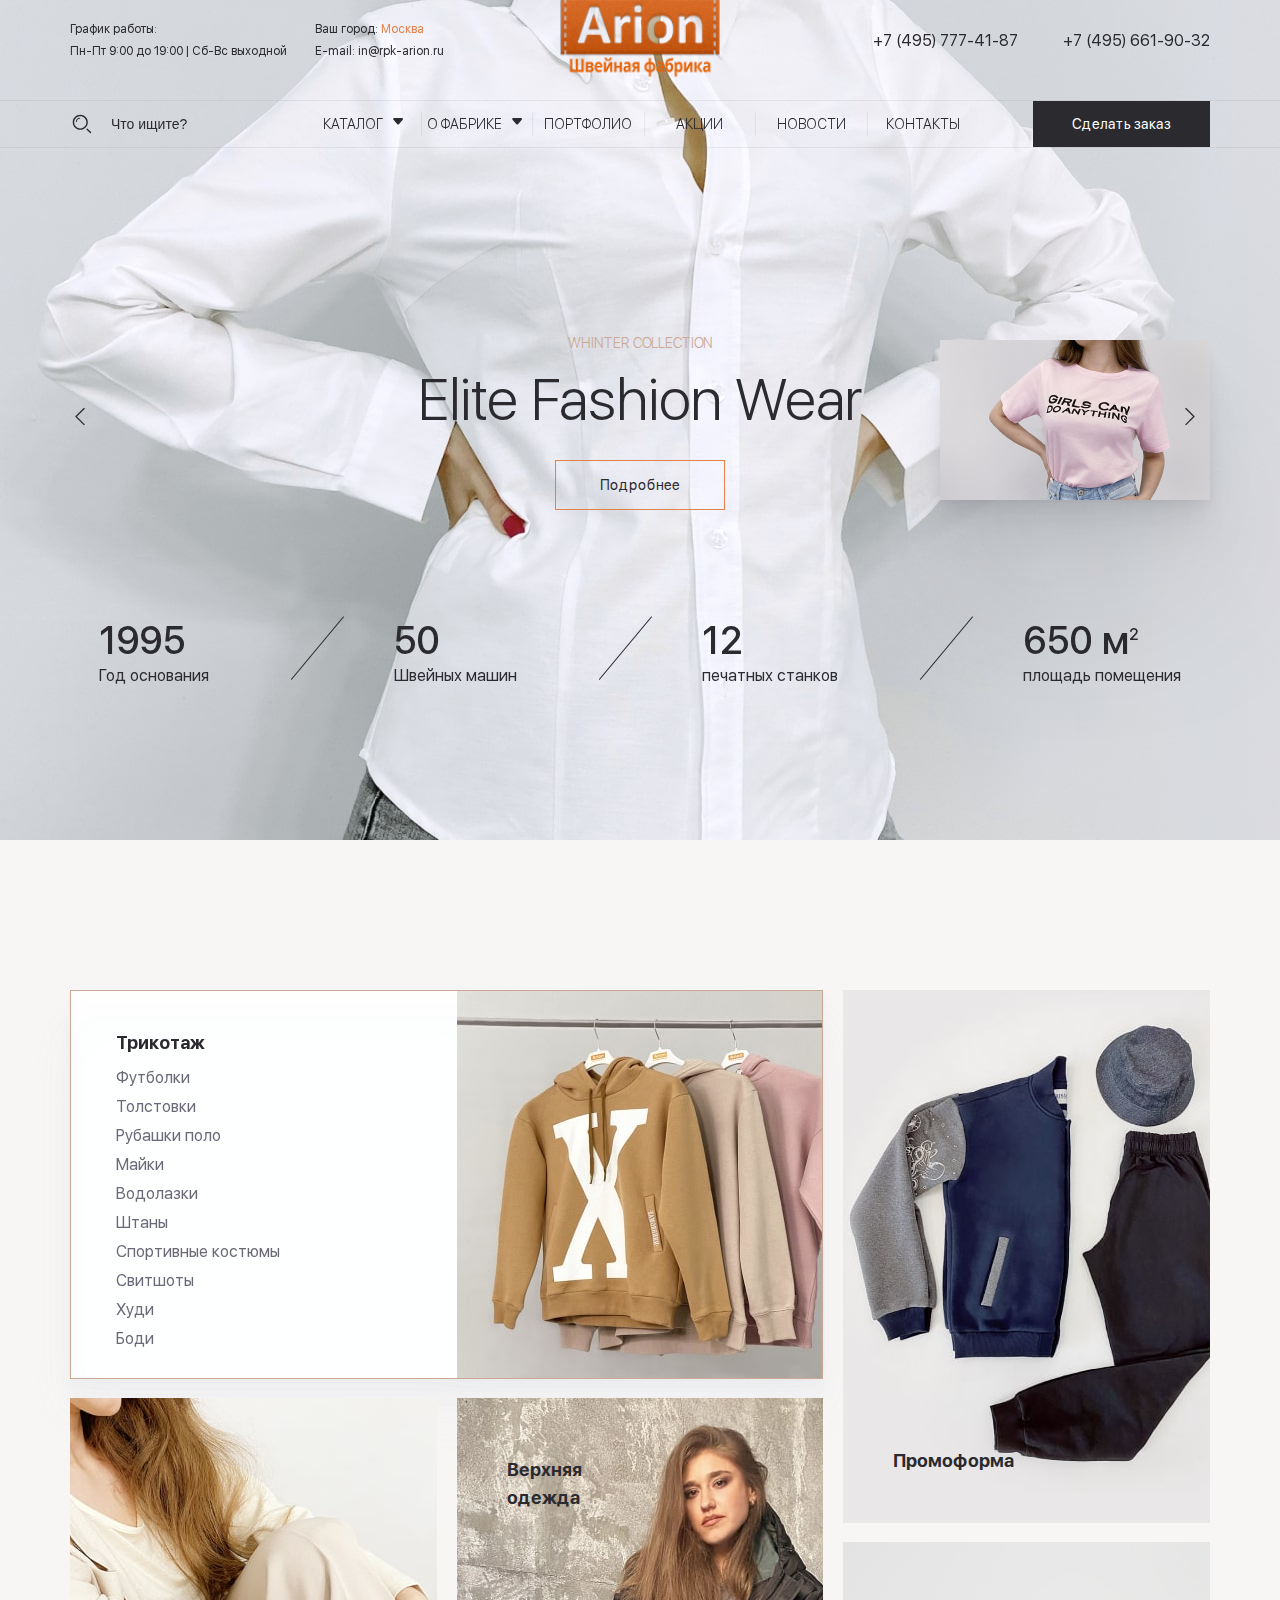
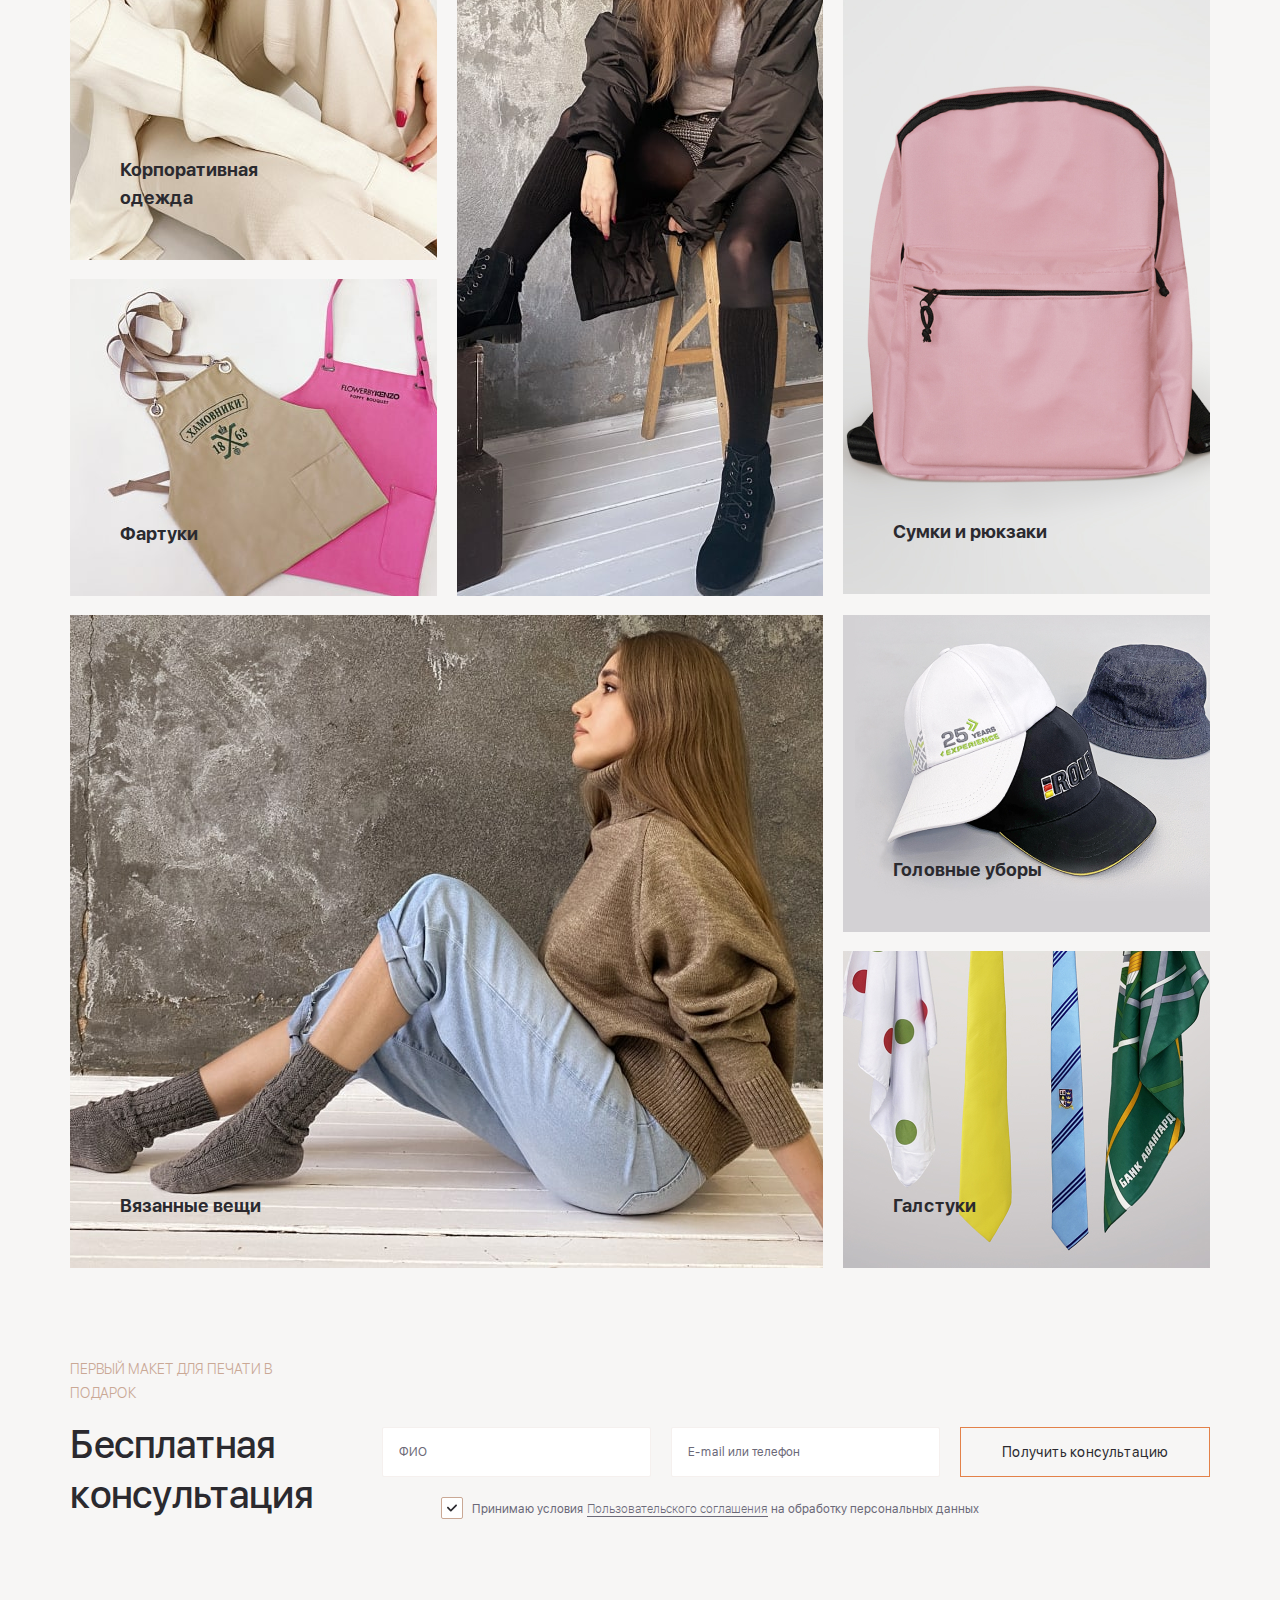
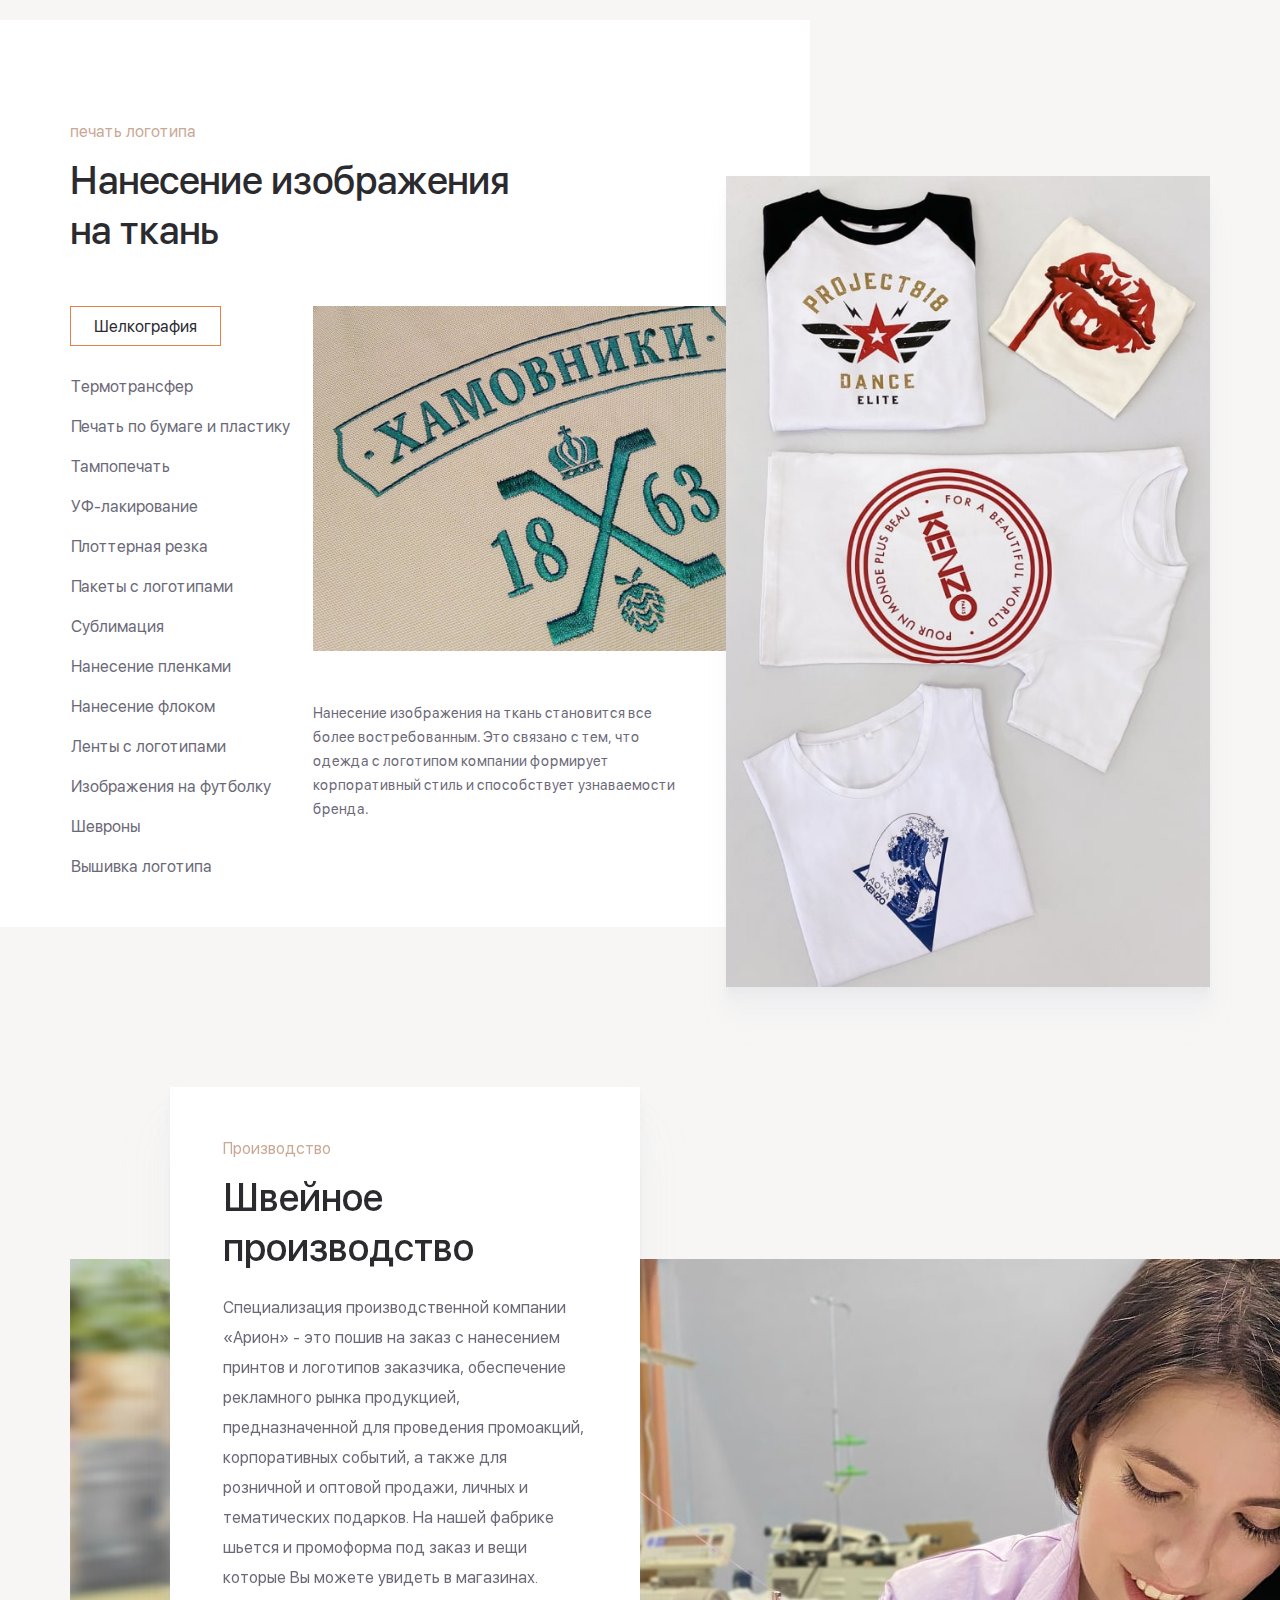
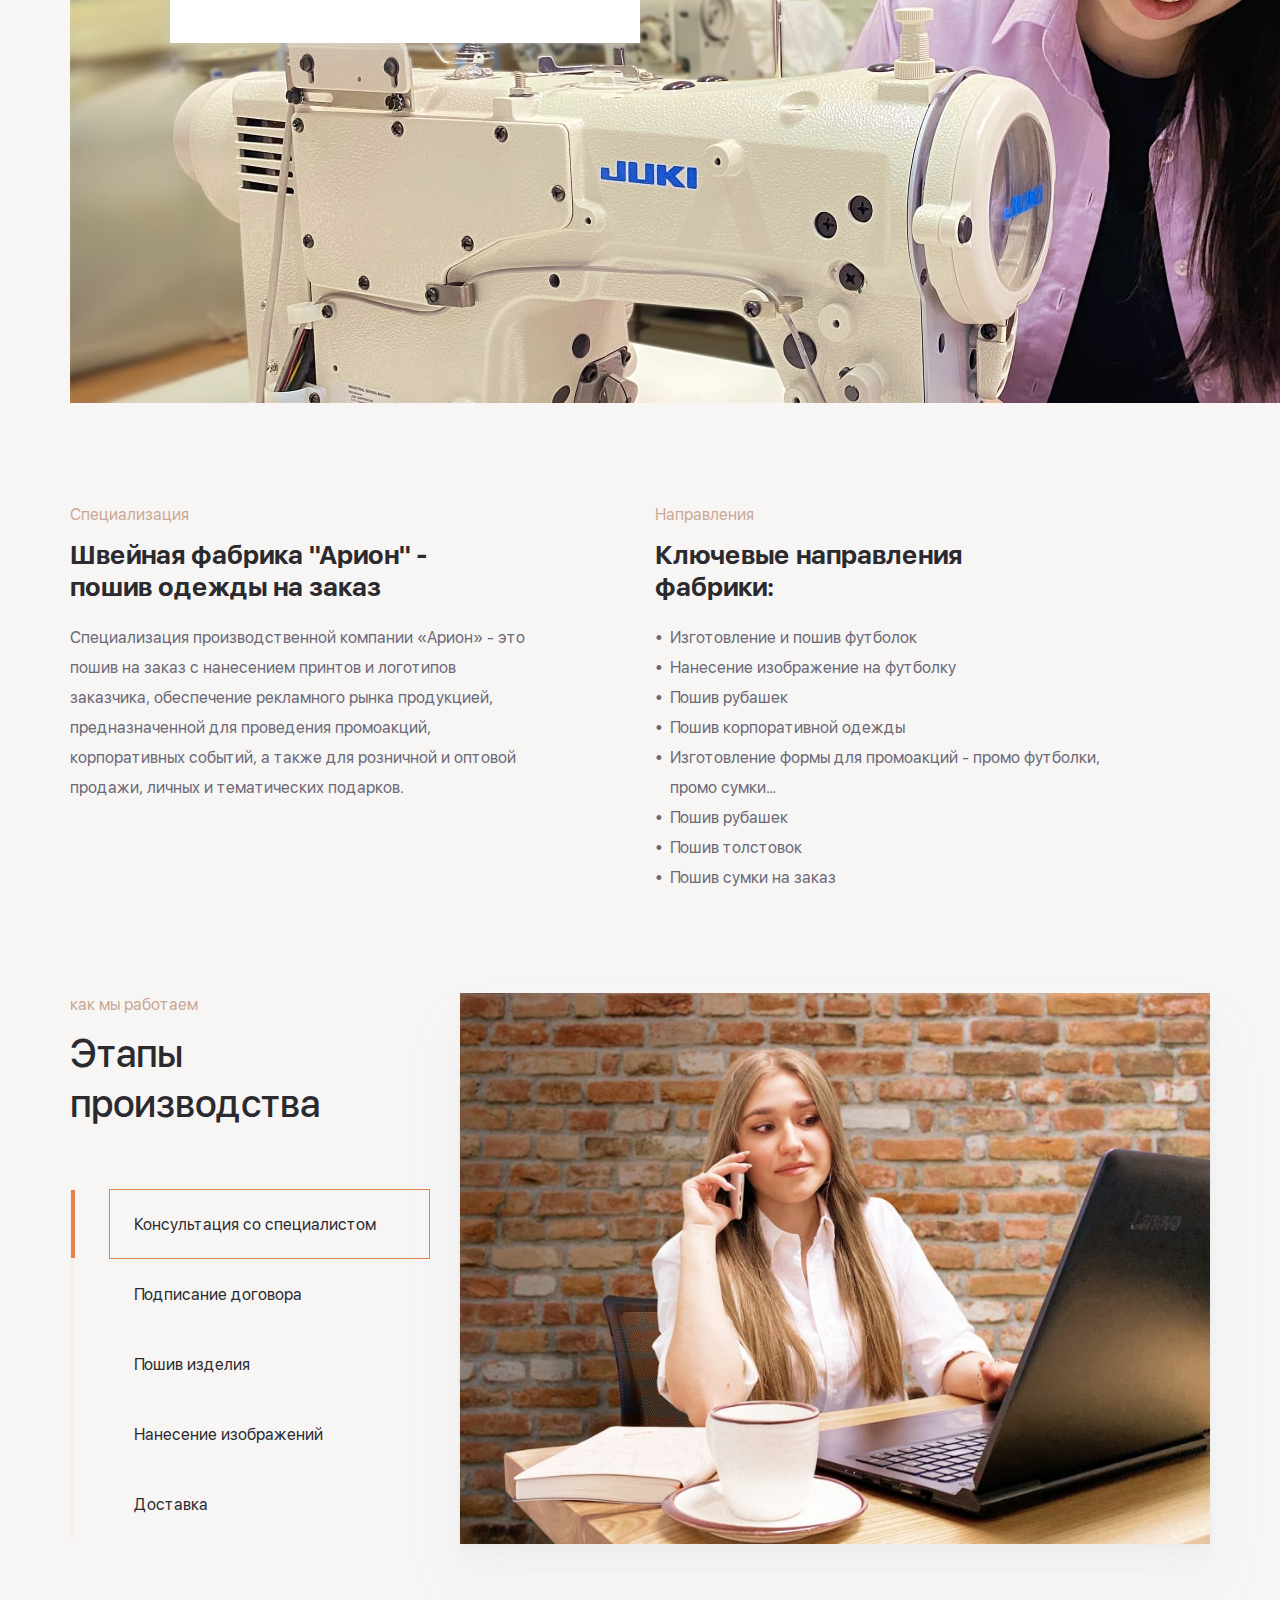
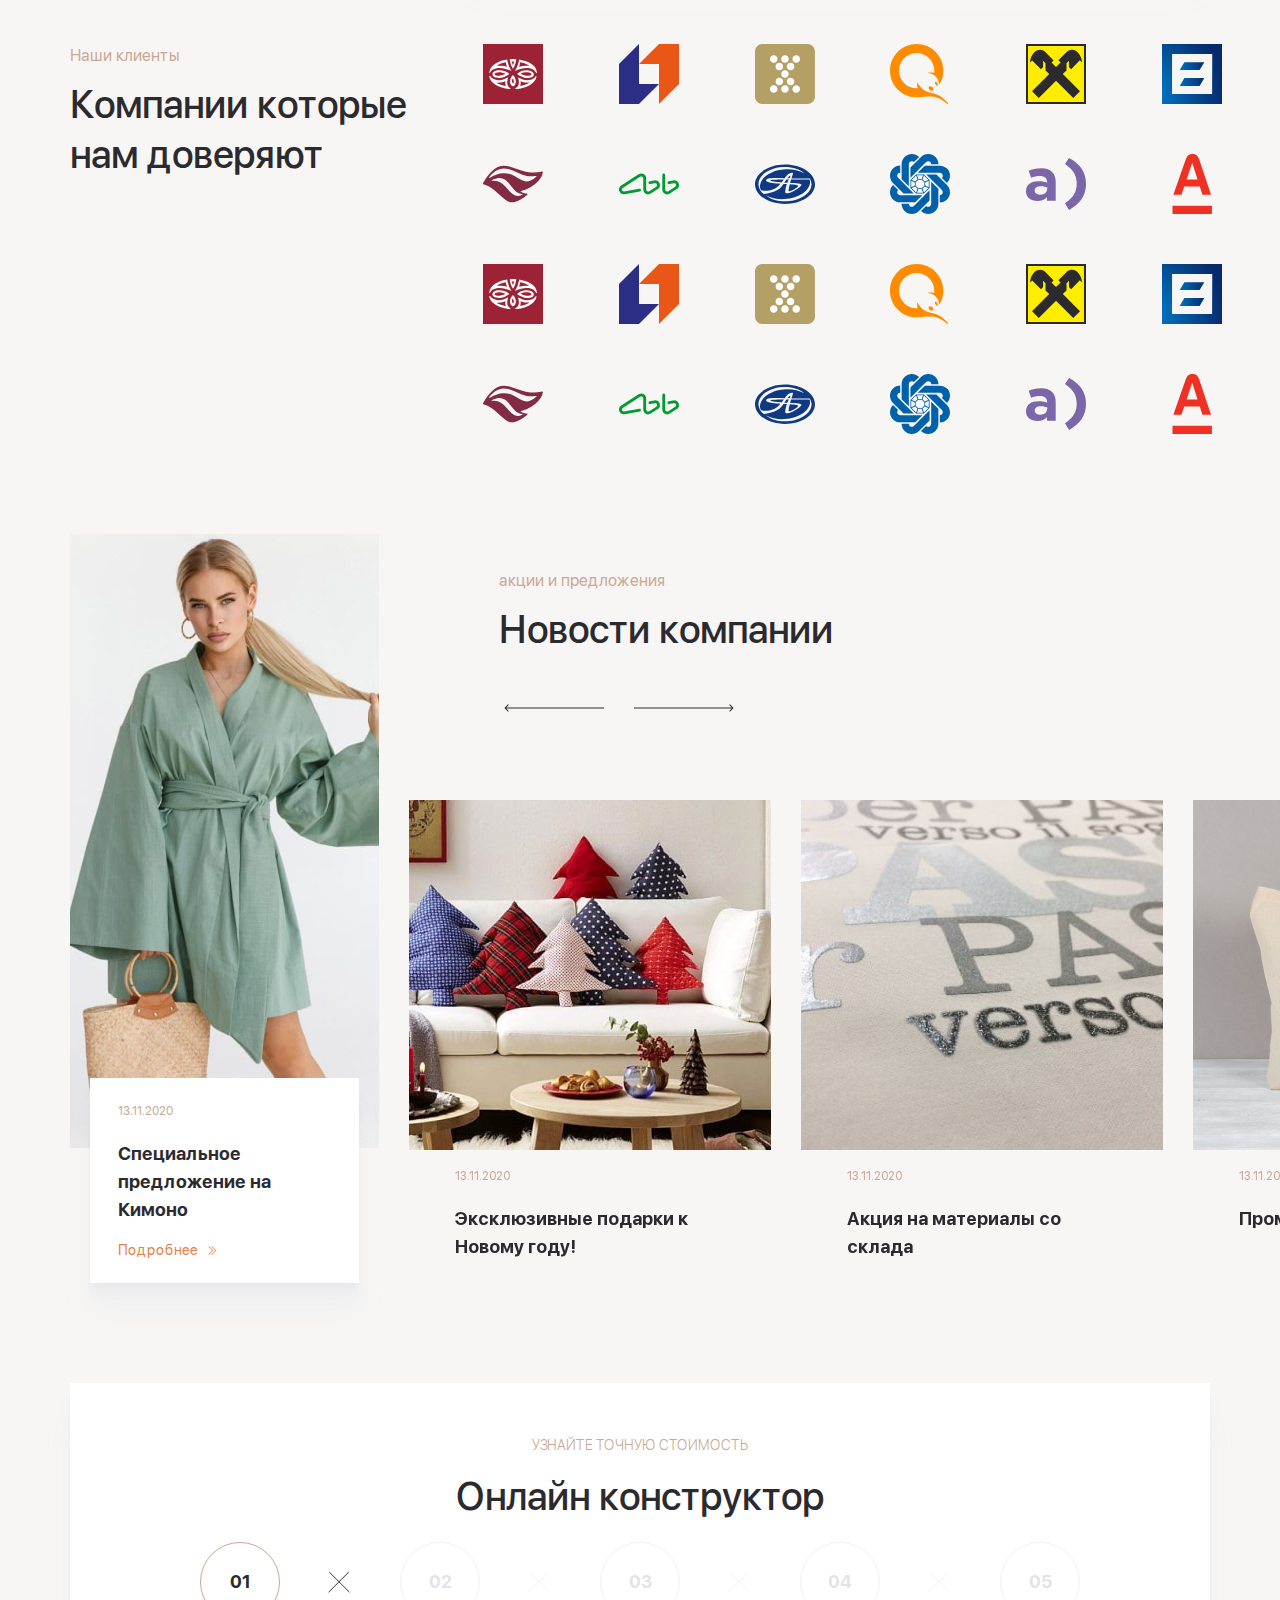
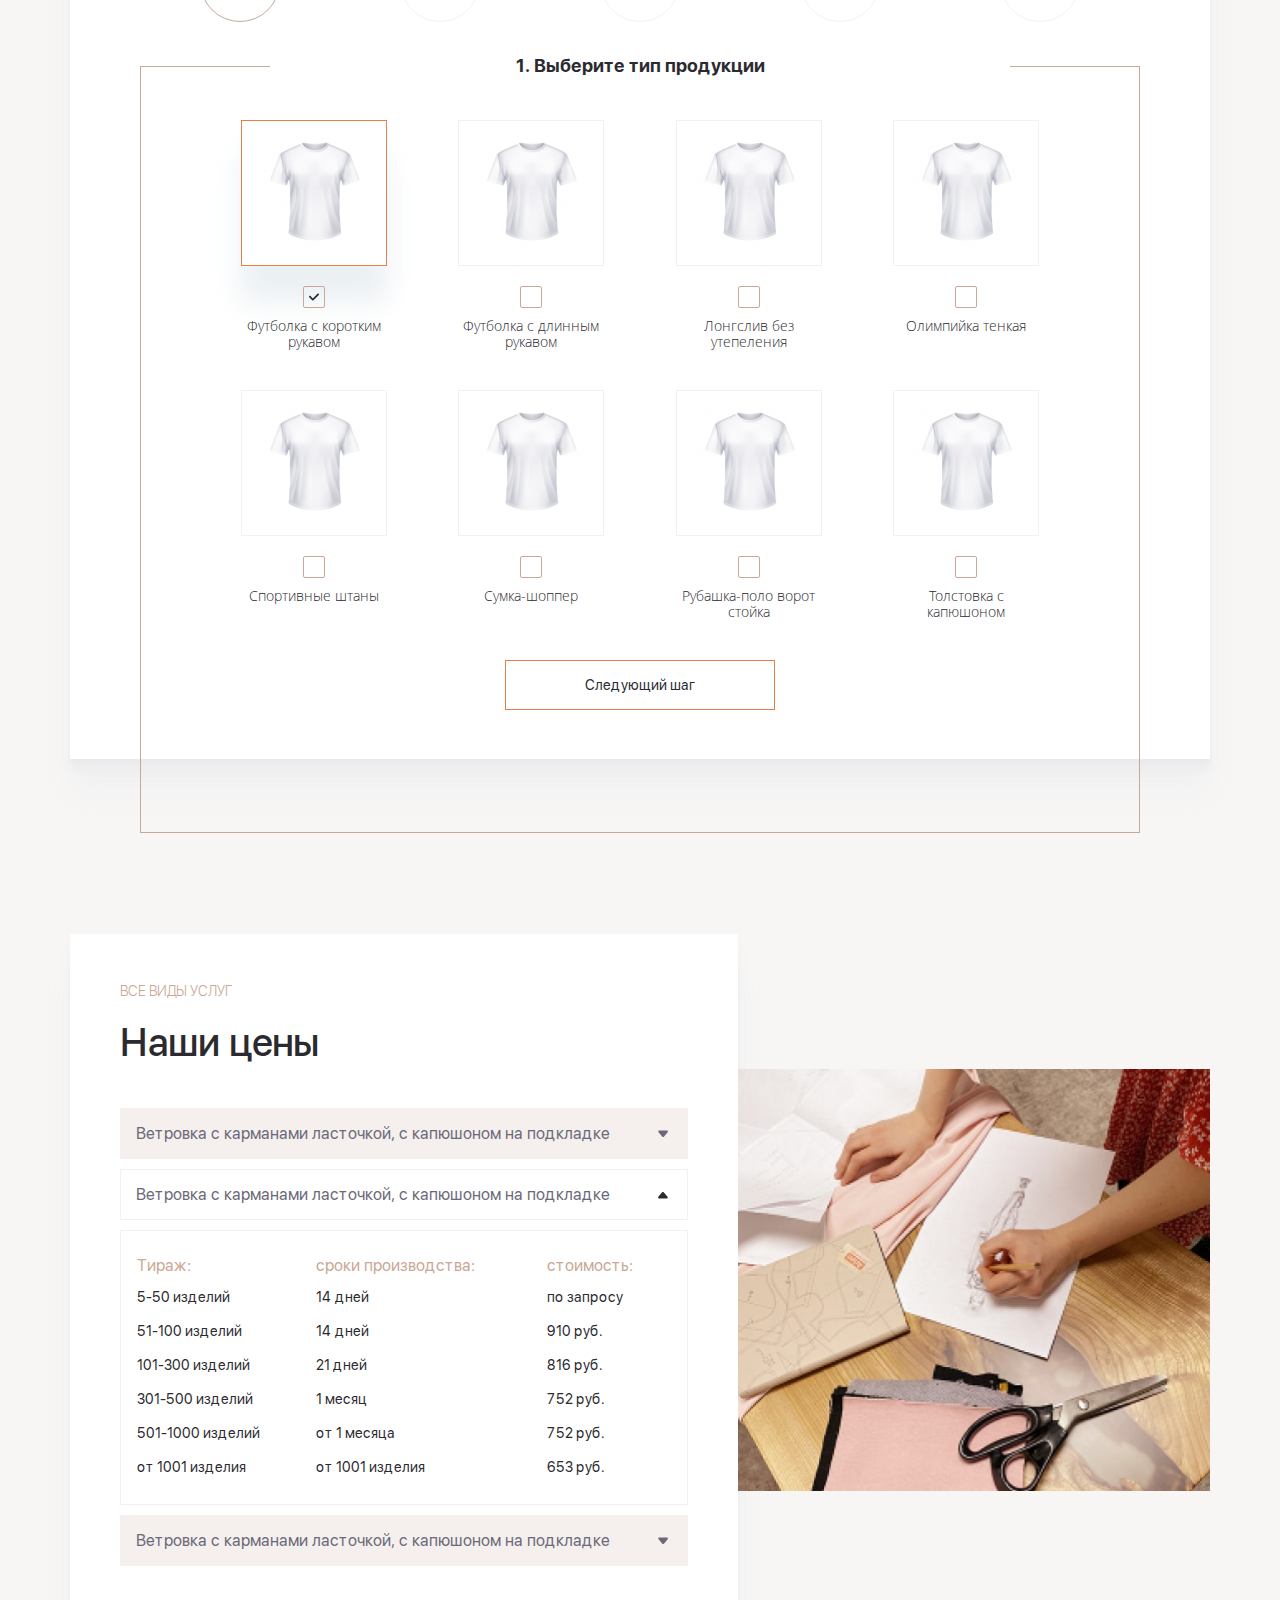
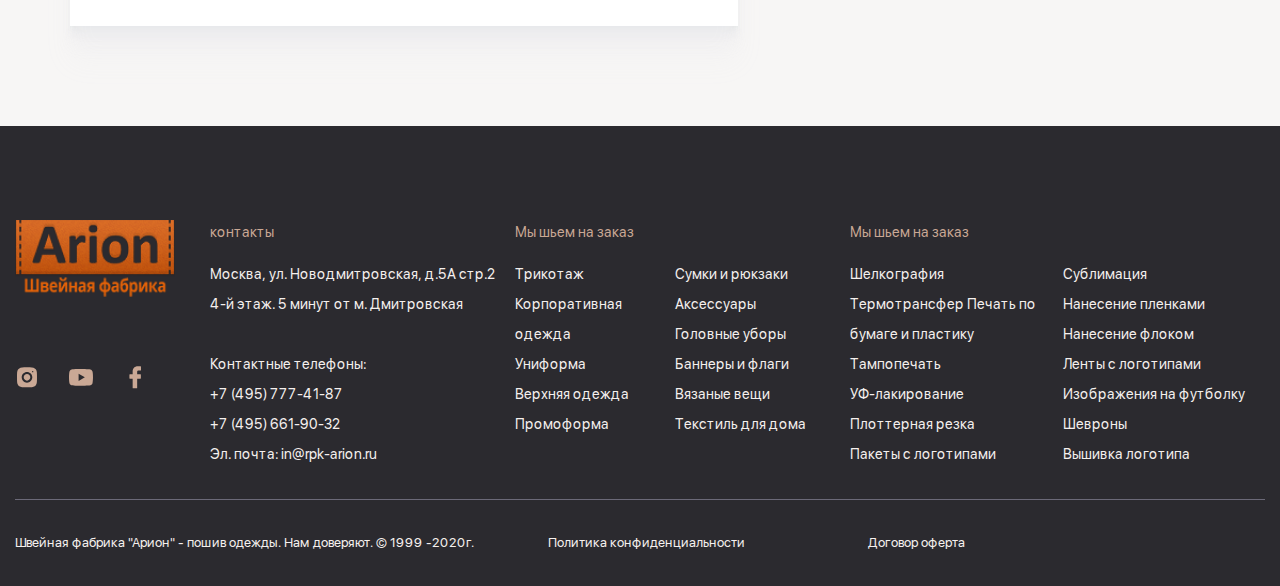
==== commit 19bec413: "Add files via upload" ====
--- a/index.html
+++ b/index.html
@@ -19,8 +19,8 @@
 	<link rel="stylesheet" href="libs/slick-1.5.9/slick/slick.css" />
 	<link rel="stylesheet" href="libs/slick-1.5.9/slick/slick-theme.css" />
 	<link rel="stylesheet" href="css/fonts.css" />
-	<link rel="stylesheet" href="css/main.css?ver=1.7" />
-	<link rel="stylesheet" href="css/media.css?ver=1.7" />
+	<link rel="stylesheet" href="css/main.css?ver=1.8" />
+	<link rel="stylesheet" href="css/media.css?ver=1.8" />
 </head>
 <body>
 
@@ -1694,7 +1694,7 @@
 <script src="libs/mask/jquery.maskedinput.js"></script>
 <script src="libs/ion.rangeSlider-master/js/ion.rangeSlider.min.js"></script>
 <script src="libs/jQueryFormStyler-master/jquery.formstyler.min.js"></script>
-<script src="js/common.js?ver=1.7"></script>
+<script src="js/common.js?ver=1.8"></script>
 <!-- Yandex.Metrika counter --><!-- /Yandex.Metrika counter -->
 <!-- Google Analytics counter --><!-- /Google Analytics counter -->
 </body>
--- a/libs/ion.rangeSlider-master/css/ion.rangeSlider.min.css
+++ b/libs/ion.rangeSlider-master/css/ion.rangeSlider.min.css
@@ -0,0 +1 @@
+/*!Ion.RangeSlider, 2.3.1, © Denis Ineshin, 2010 - 2019, IonDen.com, Build date: 2019-12-19 16:51:02*/.irs{position:relative;display:block;-webkit-touch-callout:none;-webkit-user-select:none;-khtml-user-select:none;-moz-user-select:none;-ms-user-select:none;user-select:none;font-size:12px;font-family:Arial,sans-serif}.irs-line{position:relative;display:block;overflow:hidden;outline:none !important}.irs-bar{position:absolute;display:block;left:0;width:0}.irs-shadow{position:absolute;display:none;left:0;width:0}.irs-handle{position:absolute;display:block;box-sizing:border-box;cursor:default;z-index:1}.irs-handle.type_last{z-index:2}.irs-min,.irs-max{position:absolute;display:block;cursor:default}.irs-min{left:0}.irs-max{right:0}.irs-from,.irs-to,.irs-single{position:absolute;display:block;top:0;left:0;cursor:default;white-space:nowrap}.irs-grid{position:absolute;display:none;bottom:0;left:0;width:100%;height:20px}.irs-with-grid .irs-grid{display:block}.irs-grid-pol{position:absolute;top:0;left:0;width:1px;height:8px;background:#000}.irs-grid-pol.small{height:4px}.irs-grid-text{position:absolute;bottom:0;left:0;white-space:nowrap;text-align:center;font-size:9px;line-height:9px;padding:0 3px;color:#000}.irs-disable-mask{position:absolute;display:block;top:0;left:-1%;width:102%;height:100%;cursor:default;background:rgba(0,0,0,0);z-index:2}.lt-ie9 .irs-disable-mask{background:#000;filter:alpha(opacity=0);cursor:not-allowed}.irs-disabled{opacity:.4}.irs-hidden-input{position:absolute !important;display:block !important;top:0 !important;left:0 !important;width:0 !important;height:0 !important;font-size:0 !important;line-height:0 !important;padding:0 !important;margin:0 !important;overflow:hidden;outline:none !important;z-index:-9999 !important;background:none !important;border-style:solid !important;border-color:transparent !important}.irs--flat{height:40px}.irs--flat.irs-with-grid{height:60px}.irs--flat .irs-line{top:25px;height:12px;background-color:#e1e4e9;border-radius:4px}.irs--flat .irs-bar{top:25px;height:12px;background-color:#ed5565}.irs--flat .irs-bar--single{border-radius:4px 0 0 4px}.irs--flat .irs-shadow{height:1px;bottom:16px;background-color:#e1e4e9}.irs--flat .irs-handle{top:22px;width:16px;height:18px;background-color:transparent}.irs--flat .irs-handle>i:first-child{position:absolute;display:block;top:0;left:50%;width:2px;height:100%;margin-left:-1px;background-color:#da4453}.irs--flat .irs-handle.state_hover>i:first-child,.irs--flat .irs-handle:hover>i:first-child{background-color:#a43540}.irs--flat .irs-min,.irs--flat .irs-max{top:0;padding:1px 3px;color:#999;font-size:10px;line-height:1.333;text-shadow:none;background-color:#e1e4e9;border-radius:4px}.irs--flat .irs-from,.irs--flat .irs-to,.irs--flat .irs-single{color:white;font-size:10px;line-height:1.333;text-shadow:none;padding:1px 5px;background-color:#ed5565;border-radius:4px}.irs--flat .irs-from:before,.irs--flat .irs-to:before,.irs--flat .irs-single:before{position:absolute;display:block;content:"";bottom:-6px;left:50%;width:0;height:0;margin-left:-3px;overflow:hidden;border:3px solid transparent;border-top-color:#ed5565}.irs--flat .irs-grid-pol{background-color:#e1e4e9}.irs--flat .irs-grid-text{color:#999}.irs--big{height:55px}.irs--big.irs-with-grid{height:70px}.irs--big .irs-line{top:33px;height:12px;background-color:white;background:linear-gradient(to bottom, #ddd -50%, white 150%);border:1px solid #ccc;border-radius:12px}.irs--big .irs-bar{top:33px;height:12px;background-color:#92bce0;border:1px solid #428bca;background:linear-gradient(to bottom, #ffffff 0%, #428bca 30%, #b9d4ec 100%);box-shadow:inset 0 0 1px 1px rgba(255,255,255,0.5)}.irs--big .irs-bar--single{border-radius:12px 0 0 12px}.irs--big .irs-shadow{height:1px;bottom:16px;background-color:rgba(66,139,202,0.5)}.irs--big .irs-handle{top:25px;width:30px;height:30px;border:1px solid rgba(0,0,0,0.3);background-color:#cbcfd5;background:linear-gradient(to bottom, white 0%, #B4B9BE 30%, white 100%);box-shadow:1px 1px 2px rgba(0,0,0,0.2),inset 0 0 3px 1px white;border-radius:30px}.irs--big .irs-handle.state_hover,.irs--big .irs-handle:hover{border-color:rgba(0,0,0,0.45);background-color:#939ba7;background:linear-gradient(to bottom, white 0%, #919BA5 30%, white 100%)}.irs--big .irs-min,.irs--big .irs-max{top:0;padding:1px 5px;color:white;text-shadow:none;background-color:#9f9f9f;border-radius:3px}.irs--big .irs-from,.irs--big .irs-to,.irs--big .irs-single{color:white;text-shadow:none;padding:1px 5px;background-color:#428bca;background:linear-gradient(to bottom, #428bca 0%, #3071a9 100%);border-radius:3px}.irs--big .irs-grid-pol{background-color:#428bca}.irs--big .irs-grid-text{color:#428bca}.irs--modern{height:55px}.irs--modern.irs-with-grid{height:55px}.irs--modern .irs-line{top:25px;height:5px;background-color:#d1d6e0;background:linear-gradient(to bottom, #e0e4ea 0%, #d1d6e0 100%);border:1px solid #a3adc1;border-bottom-width:0;border-radius:5px}.irs--modern .irs-bar{top:25px;height:5px;background:#20b426;background:linear-gradient(to bottom, #20b426 0%, #18891d 100%)}.irs--modern .irs-bar--single{border-radius:5px 0 0 5px}.irs--modern .irs-shadow{height:1px;bottom:21px;background-color:rgba(209,214,224,0.5)}.irs--modern .irs-handle{top:37px;width:12px;height:13px;border:1px solid #a3adc1;border-top-width:0;box-shadow:1px 1px 1px rgba(0,0,0,0.1);border-radius:0 0 3px 3px}.irs--modern .irs-handle>i:nth-child(1){position:absolute;display:block;top:-4px;left:1px;width:6px;height:6px;border:1px solid #a3adc1;background:white;transform:rotate(45deg)}.irs--modern .irs-handle>i:nth-child(2){position:absolute;display:block;box-sizing:border-box;top:0;left:0;width:10px;height:12px;background:#e9e6e6;background:linear-gradient(to bottom, white 0%, #e9e6e6 100%);border-radius:0 0 3px 3px}.irs--modern .irs-handle>i:nth-child(3){position:absolute;display:block;box-sizing:border-box;top:3px;left:3px;width:4px;height:5px;border-left:1px solid #a3adc1;border-right:1px solid #a3adc1}.irs--modern .irs-handle.state_hover,.irs--modern .irs-handle:hover{border-color:#7685a2;background:#c3c7cd;background:linear-gradient(to bottom, #ffffff 0%, #919ba5 30%, #ffffff 100%)}.irs--modern .irs-handle.state_hover>i:nth-child(1),.irs--modern .irs-handle:hover>i:nth-child(1){border-color:#7685a2}.irs--modern .irs-handle.state_hover>i:nth-child(3),.irs--modern .irs-handle:hover>i:nth-child(3){border-color:#48536a}.irs--modern .irs-min,.irs--modern .irs-max{top:0;font-size:10px;line-height:1.333;text-shadow:none;padding:1px 5px;color:white;background-color:#d1d6e0;border-radius:5px}.irs--modern .irs-from,.irs--modern .irs-to,.irs--modern .irs-single{font-size:10px;line-height:1.333;text-shadow:none;padding:1px 5px;background-color:#20b426;color:white;border-radius:5px}.irs--modern .irs-from:before,.irs--modern .irs-to:before,.irs--modern .irs-single:before{position:absolute;display:block;content:"";bottom:-6px;left:50%;width:0;height:0;margin-left:-3px;overflow:hidden;border:3px solid transparent;border-top-color:#20b426}.irs--modern .irs-grid{height:25px}.irs--modern .irs-grid-pol{background-color:#dedede}.irs--modern .irs-grid-text{color:silver;font-size:13px}.irs--sharp{height:50px;font-size:12px;line-height:1}.irs--sharp.irs-with-grid{height:57px}.irs--sharp .irs-line{top:30px;height:2px;background-color:black;border-radius:2px}.irs--sharp .irs-bar{top:30px;height:2px;background-color:#ee22fa}.irs--sharp .irs-bar--single{border-radius:2px 0 0 2px}.irs--sharp .irs-shadow{height:1px;bottom:21px;background-color:rgba(0,0,0,0.5)}.irs--sharp .irs-handle{top:25px;width:10px;height:10px;background-color:#a804b2}.irs--sharp .irs-handle>i:first-child{position:absolute;display:block;top:100%;left:0;width:0;height:0;border:5px solid transparent;border-top-color:#a804b2}.irs--sharp .irs-handle.state_hover,.irs--sharp .irs-handle:hover{background-color:black}.irs--sharp .irs-handle.state_hover>i:first-child,.irs--sharp .irs-handle:hover>i:first-child{border-top-color:black}.irs--sharp .irs-min,.irs--sharp .irs-max{color:white;font-size:14px;line-height:1;top:0;padding:3px 4px;opacity:.4;background-color:#a804b2;border-radius:2px}.irs--sharp .irs-from,.irs--sharp .irs-to,.irs--sharp .irs-single{font-size:14px;line-height:1;text-shadow:none;padding:3px 4px;background-color:#a804b2;color:white;border-radius:2px}.irs--sharp .irs-from:before,.irs--sharp .irs-to:before,.irs--sharp .irs-single:before{position:absolute;display:block;content:"";bottom:-6px;left:50%;width:0;height:0;margin-left:-3px;overflow:hidden;border:3px solid transparent;border-top-color:#a804b2}.irs--sharp .irs-grid{height:25px}.irs--sharp .irs-grid-pol{background-color:#dedede}.irs--sharp .irs-grid-text{color:silver;font-size:13px}.irs--round{height:50px}.irs--round.irs-with-grid{height:65px}.irs--round .irs-line{top:36px;height:4px;background-color:#dee4ec;border-radius:4px}.irs--round .irs-bar{top:36px;height:4px;background-color:#006cfa}.irs--round .irs-bar--single{border-radius:4px 0 0 4px}.irs--round .irs-shadow{height:4px;bottom:21px;background-color:rgba(222,228,236,0.5)}.irs--round .irs-handle{top:26px;width:24px;height:24px;border:4px solid #006cfa;background-color:white;border-radius:24px;box-shadow:0 1px 3px rgba(0,0,255,0.3)}.irs--round .irs-handle.state_hover,.irs--round .irs-handle:hover{background-color:#f0f6ff}.irs--round .irs-min,.irs--round .irs-max{color:#333;font-size:14px;line-height:1;top:0;padding:3px 5px;background-color:rgba(0,0,0,0.1);border-radius:4px}.irs--round .irs-from,.irs--round .irs-to,.irs--round .irs-single{font-size:14px;line-height:1;text-shadow:none;padding:3px 5px;background-color:#006cfa;color:white;border-radius:4px}.irs--round .irs-from:before,.irs--round .irs-to:before,.irs--round .irs-single:before{position:absolute;display:block;content:"";bottom:-6px;left:50%;width:0;height:0;margin-left:-3px;overflow:hidden;border:3px solid transparent;border-top-color:#006cfa}.irs--round .irs-grid{height:25px}.irs--round .irs-grid-pol{background-color:#dedede}.irs--round .irs-grid-text{color:silver;font-size:13px}.irs--square{height:50px}.irs--square.irs-with-grid{height:60px}.irs--square .irs-line{top:31px;height:4px;background-color:#dedede}.irs--square .irs-bar{top:31px;height:4px;background-color:black}.irs--square .irs-shadow{height:2px;bottom:21px;background-color:#dedede}.irs--square .irs-handle{top:25px;width:16px;height:16px;border:3px solid black;background-color:white;-webkit-transform:rotate(45deg);-ms-transform:rotate(45deg);transform:rotate(45deg)}.irs--square .irs-handle.state_hover,.irs--square .irs-handle:hover{background-color:#f0f6ff}.irs--square .irs-min,.irs--square .irs-max{color:#333;font-size:14px;line-height:1;top:0;padding:3px 5px;background-color:rgba(0,0,0,0.1)}.irs--square .irs-from,.irs--square .irs-to,.irs--square .irs-single{font-size:14px;line-height:1;text-shadow:none;padding:3px 5px;background-color:black;color:white}.irs--square .irs-grid{height:25px}.irs--square .irs-grid-pol{background-color:#dedede}.irs--square .irs-grid-text{color:silver;font-size:11px}--- a/css/main.css
+++ b/css/main.css
@@ -137,13 +137,35 @@
 	align-items: center;
 	justify-content: center;
 	text-align: center;
+	color: #FFFFFF;
+	transition: all 0.3s;
+	position: relative;
+	z-index: 1;
+	font-family: 'SFUIDisplay';
+	background-color: transparent;
+	border: 1px solid #2b2a2f;
+}
+.btn-page::before {
+	position: absolute;
+	display: block;
+	content: " ";
+	right: -1px;
+	top: -1px;
+	left: -1px;
 	background-color: #2b2a2f;
-	color: #FFFFFF;
-	transition: all 0.3s;
-	font-family: 'SFUIDisplay';
+	bottom: -1px;
+	z-index: -1;
+	transition: all 0.3s;
+}
+.btn-page:hover::before {
+	left: 100%;
+	right: 0;
 }
 .btn-page:hover {
-	background-color: #4a494b;
+	color: #2b2a2f;
+}
+.btn-page:focus {
+	border-color: #E38149;
 }
 .menu {
 	font-weight: 300;
@@ -307,9 +329,25 @@
 	color: #2B2A2F;
 	font-family: 'SFUIDisplay';
 	transition: all 0.3s;
+	position: relative;
+	z-index: 1;
+}
+.btn-main::before {
+	position: absolute;
+	display: block;
+	content: " ";
+	right: -1px;
+	top: -1px;
+	left: 100%;
+	background-color: #E38149;
+	bottom: -1px;
+	z-index: -1;
+	transition: all 0.3s;
+}
+.btn-main:hover::before {
+	left: -1px;
 }
 .btn-main:hover {
-	background-color: #E38149;
 	color: #fff;
 }
 .billbord {
@@ -1587,7 +1625,12 @@
 }
 .btn-main_page {
 	color: #fff;
-	background-color: #E38149;
+}
+.btn-main_page::before { 
+	left: -1px;
+}
+.btn-main_page:hover::before {
+	left: 100%;
 }
 .btn-main_page:hover {
 	color: #2B2A2F;
@@ -2258,7 +2301,7 @@
 	-webkit-transition: all 0.3s;
 	-o-transition: all 0.3s;
 	transition: all 0.3s;
-}
+} 
 .item-card__content {
 	padding: 20px 30px;
 	padding-bottom: 32px;
@@ -2306,3 +2349,298 @@
 	position: relative;
 	z-index: 4;
 }
+.portfolio-page {
+	padding-top: 45px;
+}
+.item-portfolio p {
+}
+.item-portfolio {
+	line-height: 30px;
+color: #6B6978;
+}
+.item-portfolio .title-middle {
+	margin-bottom: 10px;
+	color: #2B2A2F;
+}
+.item-portfolio__controls .slick-arrow {
+	position: relative;
+	top: 0;
+	left: 0;
+	bottom: 0;
+	transform: none;
+}
+.item-portfolio__controls {
+	margin-top: 40px;
+	display: flex;
+	align-items: center;
+}
+.item-portfolio__controls .slick-prev {
+	margin-right: 30px;
+}
+.item-portfolio__image {
+	height: 552px;
+	margin: 0 15px;
+	overflow: hidden;
+	display: block;
+}
+.item-portfolio__image img {
+	width: 100%;
+	height: 100%;
+	object-fit: cover;
+	font-family: 'object-fit: cover;';
+	-webkit-transition: all 0.3s;
+	-o-transition: all 0.3s;
+	transition: all 0.3s;
+}
+.item-portfolio__image:hover img {
+	transform: scale(1.05);
+}
+.item-portfolio__slider {
+	margin: 0 -15px;
+}
+.item-portfolio {
+	margin-bottom: 100px;
+}
+.item-portfolio:nth-child(even) > .row {
+	flex-direction: row-reverse;
+}
+.portfolio-page + .partners {
+	padding-top: 30px;
+	padding-bottom: 80px;
+}
+.item-portfolio__bigslider .item-portfolio__image {
+	margin: 0;
+}
+.fancybox-skin {
+	padding: 0 !important;
+}
+.nav-billbord {
+	columns: 3;
+	max-width: 790px;
+}
+.nav-billbord li {
+	margin-bottom: 15px;
+}
+.nav-billbord a {
+	color: #6B6978;
+	border-bottom: 1px solid transparent;
+	transition: all 0.3s;
+}
+.nav-billbord .active a,
+.nav-billbord a:hover {
+	color: #E38149;
+	border-color: #E38149;
+}
+.billbord-page .title-min {
+	margin-top: 20px;
+	margin-bottom: 15px;
+}
+.item-article__date {
+	font-size: 12px;
+line-height: 22px;
+margin-top: 30px;
+margin-bottom: 15px;
+color: #CAA895;
+}
+.item-article .title-middle {
+	max-width: 430px;
+	margin-bottom: 20px;
+	display: block;
+	color: #2B2A2F;
+	transition: all 0.3s;
+}
+.item-article {
+	margin-bottom: 50px;
+	line-height: 30px;
+color: #6B6978;
+}
+.item-article p {
+	max-width: 600px;
+	margin-bottom: 15px;
+}
+.item-article__image {
+	height: 420px;
+	display: block;
+	filter: drop-shadow(0px 36.1265px 26.5699px rgba(206, 217, 225, 0.07)) drop-shadow(0px 21.2384px 14.6375px rgba(206, 217, 225, 0.0685447)) drop-shadow(0px 13.0656px 8.28627px rgba(206, 217, 225, 0.0667834)) drop-shadow(0px 7.97251px 4.50658px rgba(206, 217, 225, 0.0639509)) drop-shadow(0px 4.63494px 2.21029px rgba(206, 217, 225, 0.0594553)) drop-shadow(0px 2.41126px 0.871899px rgba(206, 217, 225, 0.0519727)) drop-shadow(0px 0.940576px 0.196025px rgba(206, 217, 225, 0.0373484));
+	position: relative;
+}
+.item-article__image img {
+	width: 100%;
+	height: 100%;
+	object-fit: cover;
+	font-family: 'object-fit: cover;';
+	-webkit-transition: all 0.3s;
+	-o-transition: all 0.3s;
+	transition: all 0.3s;
+}
+.item-article__image::before {
+	position: absolute;
+	display: block;
+	content: " ";
+	width: 100%;
+	height: 100%;
+	top: 0;
+	left: 0;
+	transition: all 0.3s;
+	opacity: 0;
+	background: linear-gradient(0deg, rgba(245, 240, 238, 0.8), rgba(245, 240, 238, 0.8));
+}
+.item-article__image::after {
+	position: absolute;
+	display: block;
+	content: " ";
+	width: 100px;
+height: 100px;
+background-color: #E38149;
+top: 0;
+right: 0;
+bottom: 0;
+left: 0;
+margin: auto;
+background-image: url(../img/eye.svg);
+background-repeat: no-repeat;
+background-position: center;
+transition: all 0.3s;
+opacity: 0;
+}
+.item-article:nth-child(even) .row {
+	flex-direction: row-reverse;
+}
+.item-article:hover .item-article__image::before, 
+.item-article:hover .item-article__image::after {
+	opacity: 1;
+}
+.item-article:hover .item-article__image {
+	filter: none;
+}
+.item-article:hover .title-middle {
+	color: #E38149;
+}
+.pager {
+	padding: 0 105px;
+	display: flex;
+	align-items: center;
+	justify-content: center;
+	position: relative;
+}
+.page-numbers {
+	width: 30px;
+	height: 30px;
+	margin: 0 25px;
+	display: flex;
+	align-items: center;
+	justify-content: center;
+	text-align: center;
+	color: #6B6978;
+	border: 1px transparent solid;
+	transition: all 0.3s;
+}
+.page-numbers.current {
+	color: #000000;
+	border-color: #E38149;
+}
+.page-numbers.prev,
+.page-numbers.next {
+		width: 100px;
+	height: 15px;
+	position: absolute;
+	top: 0;
+	bottom: 0;
+	margin: auto;
+}
+.page-numbers path {
+	transition: all 0.3s;
+}
+.page-numbers:hover path {
+	fill: #E38149;
+}
+.page-numbers.prev {
+	left: 0;
+}
+.page-numbers.next {
+	right: 0;
+}
+.articles {
+	padding-bottom: 100px;
+}
+.billbord-page__content .title-section {
+	max-width: 763px;
+}
+.article {
+	padding-bottom: 50px;
+	line-height: 30px;
+	color: #6B6978;
+}
+.article .title-middle {
+	margin-bottom: 20px;
+color: #2B2A2F;
+}
+.article p {
+	margin-bottom: 20px;
+}
+.article__image {
+	height: 420px;
+	box-shadow: 0px 36.1265px 26.5699px rgba(206, 217, 225, 0.07), 0px 21.2384px 14.6375px rgba(206, 217, 225, 0.0685447), 0px 13.0656px 8.28627px rgba(206, 217, 225, 0.0667834), 0px 7.97251px 4.50658px rgba(206, 217, 225, 0.0639509), 0px 4.63494px 2.21029px rgba(206, 217, 225, 0.0594553), 0px 2.41126px 0.871899px rgba(206, 217, 225, 0.0519727), 0px 0.940576px 0.196025px rgba(206, 217, 225, 0.0373484);
+}
+.article__image img {
+	width: 100%;
+	height: 100%;
+	object-fit: cover;
+	font-family: 'object-fit: cover;';
+	-webkit-transition: all 0.3s;
+	-o-transition: all 0.3s;
+	transition: all 0.3s;
+}
+.row_article {
+	margin-bottom: 50px;
+}
+.article-info__title {
+	text-transform: uppercase;
+	font-weight: 300;
+	padding-bottom: 15px;
+	color: #E38149;
+}
+.article-info {
+	font-size: 14px;
+line-height: 24px;
+padding: 23px 34px;
+padding-bottom: 15px;
+background-color: #fff;
+border-left: 2px solid #E38149;
+	color: #2B2A2F;
+}
+.article a {
+	color: #e38149;
+	border-bottom: 1px solid #e38149;
+	transition: all 0.3s;
+}
+.article a:hover {
+	border-color: transparent;
+}
+.etaps_page .tabs-etaps {
+	max-width: 570px;
+	border: none;
+	padding: 0;
+}
+.etaps_page .tabs-etaps a::after {
+	display: none;
+}
+.etaps_page .title-middle {
+	padding-bottom: 40px;
+}
+
+.text-portfolio {
+	padding-top: 40px;
+	line-height: 30px;
+color: #6B6978;
+text-align: center;
+}
+.text-portfolio p {
+	margin: 0;
+}
+.portfolio_page {
+	padding-bottom: 100px;
+}
+.etaps_page {
+	padding-top: 50px;
+}--- a/css/media.css
+++ b/css/media.css
@@ -74,6 +74,12 @@
 	.sorting-list {
 		margin-left: 15px;
 	}
+	.item-portfolio__image {
+		height: 480px;
+	}
+	.article__image {
+		height: 338px;
+	}
 }
 
 /* Large Devices, Wide Screens */
@@ -221,6 +227,37 @@
 	.item-price__content p {
 		line-height: 26px;
 		margin-bottom: 15px;
+	}
+	.item-portfolio__image {
+		height: 390px;
+	}
+	.item-portfolio {
+		margin-bottom: 70px;
+	}
+	.title-middle {
+		font-size: 22px;
+		line-height: 29px;
+	}
+	.item-portfolio {
+		line-height: 26px;
+	}
+	.item-portfolio__controls .slick-prev {
+		margin-right: 11px;
+	}
+	.nav-billbord {
+		max-width: 700px;
+	}
+	.item-article {
+		line-height: 24px;
+	}
+	.item-article__image {
+		height: 355px;
+	}
+	.articles {
+		padding-bottom: 60px;
+	}
+	.article__image {
+		height: 260px;
 	}
 }
 
@@ -708,6 +745,58 @@
 	.content-slider {
 		padding-top: 70px;
 	}
+	.item-portfolio__controls {
+		margin: 20px 0;
+		justify-content: center;
+	}
+	.item-portfolio__controls .slick-next {
+		margin-left: 15px;
+	}
+	.item-portfolio__controls .slick-prev {
+		margin-right: 15px;
+	}
+	.item-portfolio {
+		margin-bottom: 40px;
+	}
+	.portfolio-page + .partners {
+		padding-bottom: 50px;
+	}
+	.nav-billbord {
+		max-width: 595px;
+	}
+	.item-article .row > div:nth-child(2) {
+		order: -2;
+	}
+	.item-article {
+		margin-bottom: 35px;
+	}
+	.page-numbers {
+		margin: 0 10px;
+	}
+	.article__image {
+    height: 422px;
+}
+.article-info {
+	margin-bottom: 20px;
+}
+.etaps_page {
+	padding-top: 0;
+}
+.etaps_page .tabs-etaps {
+	padding-bottom: 15px;
+	max-width: 100%;
+}
+.portfolio_page {
+	padding-bottom: 50px;
+}
+.text-portfolio {
+    padding-top: 25px;
+    line-height: 25px;
+    }
+    .article {
+    	padding-bottom: 30px;
+    }
+
 }
 
 /* Small Devices, Tablets */
@@ -806,7 +895,7 @@
 		display: none;
 	}
 	.step-quiz {
-		margin-right: 22px;
+		margin-right: 22px; 
 	}
 	.prices-block {
 		margin-right: 0;
@@ -893,6 +982,50 @@
 	.item-card {
 		height: initial;
 	}
+	.portfolio-page {
+		padding-top: 0;
+	}
+	.item-portfolio__image {
+		height: 292px;
+	}
+	.item-article__image {
+		height: 290px;
+	}
+	.item-article__date {
+		margin-top: 15px;
+		margin-bottom: 10px;
+	}
+	.item-article .title-middle {
+		margin-bottom: 15px;
+	}
+	.page-numbers:not(.next):nth-child(n+6) {
+		display: none;
+	}
+	.article {
+    padding-bottom: 40px;
+    line-height: 24px;
+}
+.article p {
+	margin-bottom: 15px;
+}
+.article__image {
+	height: auto;
+}
+.article__image img {
+	width: auto;
+	height: auto; 
+	max-width: 100%;
+	object-fit: inherit;
+}
+.row_article {
+	margin-bottom: 25px;
+}
+.etaps_page .title-middle {
+    padding-bottom: 25px;
+}
+.etaps_page .tabs-etaps {
+	max-width: initial;
+}
 }
 
 /* Extra Small Devices, Phones */
@@ -1023,6 +1156,7 @@
 	}
 	.sorting-list li {
 		margin-right: 12px;
+		margin-top: 10px;
 	}
 	.item-catalog__image {
 		height: 360px;
@@ -1071,7 +1205,7 @@
 	}
 	.item-price__content {
 		padding: 15px 15px;
-	}
+	} 
 	.title-min_card {
 		margin-bottom: 15px;
 	}
@@ -1081,6 +1215,63 @@
 	}
 	.row_cards > div:last-child {
 		margin-bottom: 0;
+	}
+	.item-catalog__bottom .title-min {
+		margin-bottom: 0;
+		padding-right: 5px;
+	}
+	.item-portfolio__image {
+		margin: 0 5px;
+	}
+	.item-portfolio__slider {
+		margin: 0 -5px;
+	}
+	.item-portfolio__image {
+		height: 243px;
+	}
+	.portfolio-page + .partners {
+		padding-top: 20px;
+		padding-bottom: 40px;
+	}
+	.nav-billbord {
+		font-size: 13px;
+	}
+	.item-article__image {
+		height: 210px;
+	}
+	.item-article__image::after {
+		width: 60px;
+		height: 60px;
+		background-size: 20px auto;
+	}
+	.title-middle {
+		font-size: 19px;
+		line-height: 28px;
+	}
+	.item-article .title-middle {
+		margin-bottom: 10px;
+	}
+	.page-numbers.prev, .page-numbers.next {
+		width: 60px;
+	}
+	.pager {
+		padding: 0 64px;
+	}
+	.articles {
+		padding-bottom: 40px;
+	}
+	.item-article {
+		margin-bottom: 30px;
+	}
+	.article .title-middle {
+		margin-bottom: 15px;
+	}
+	.article-info {
+		padding: 15px;
+		padding-bottom: 5px;
+	}
+	.article {
+		padding-bottom: 30px;
 	}
 }
 
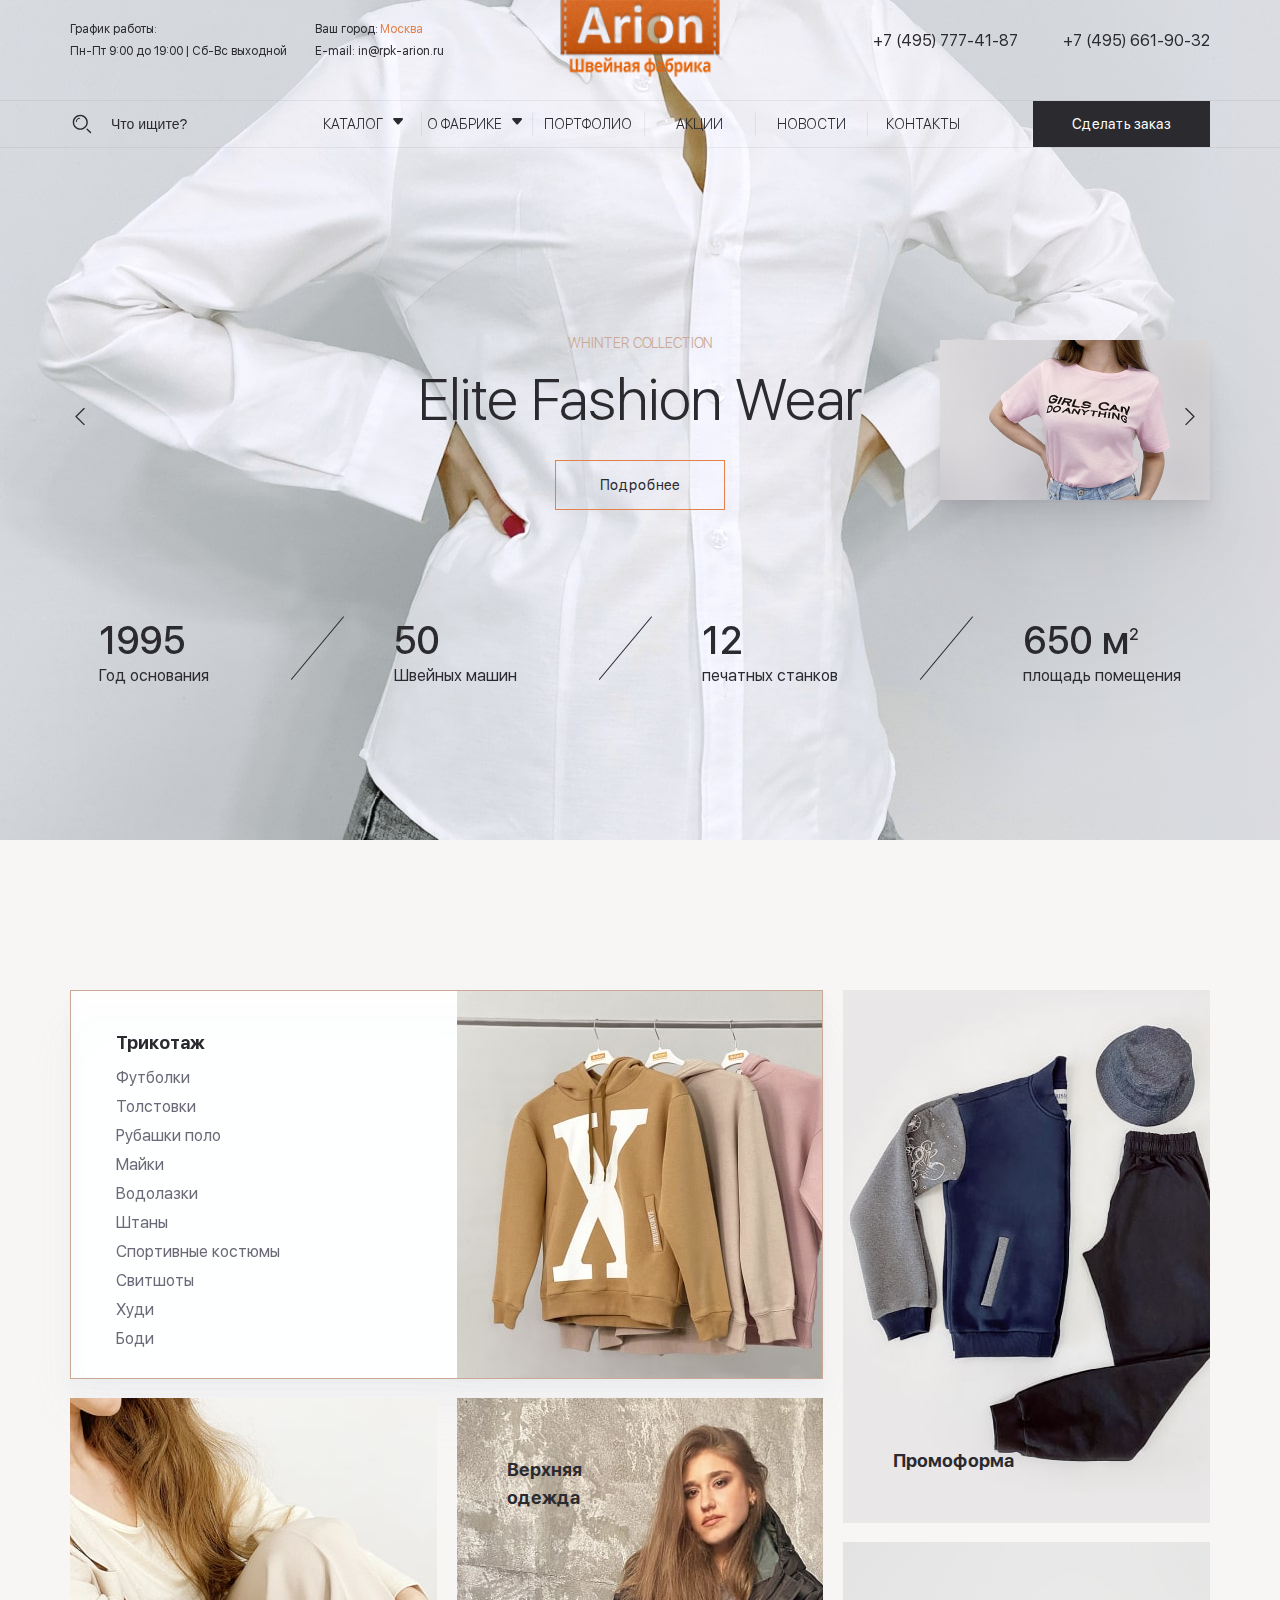
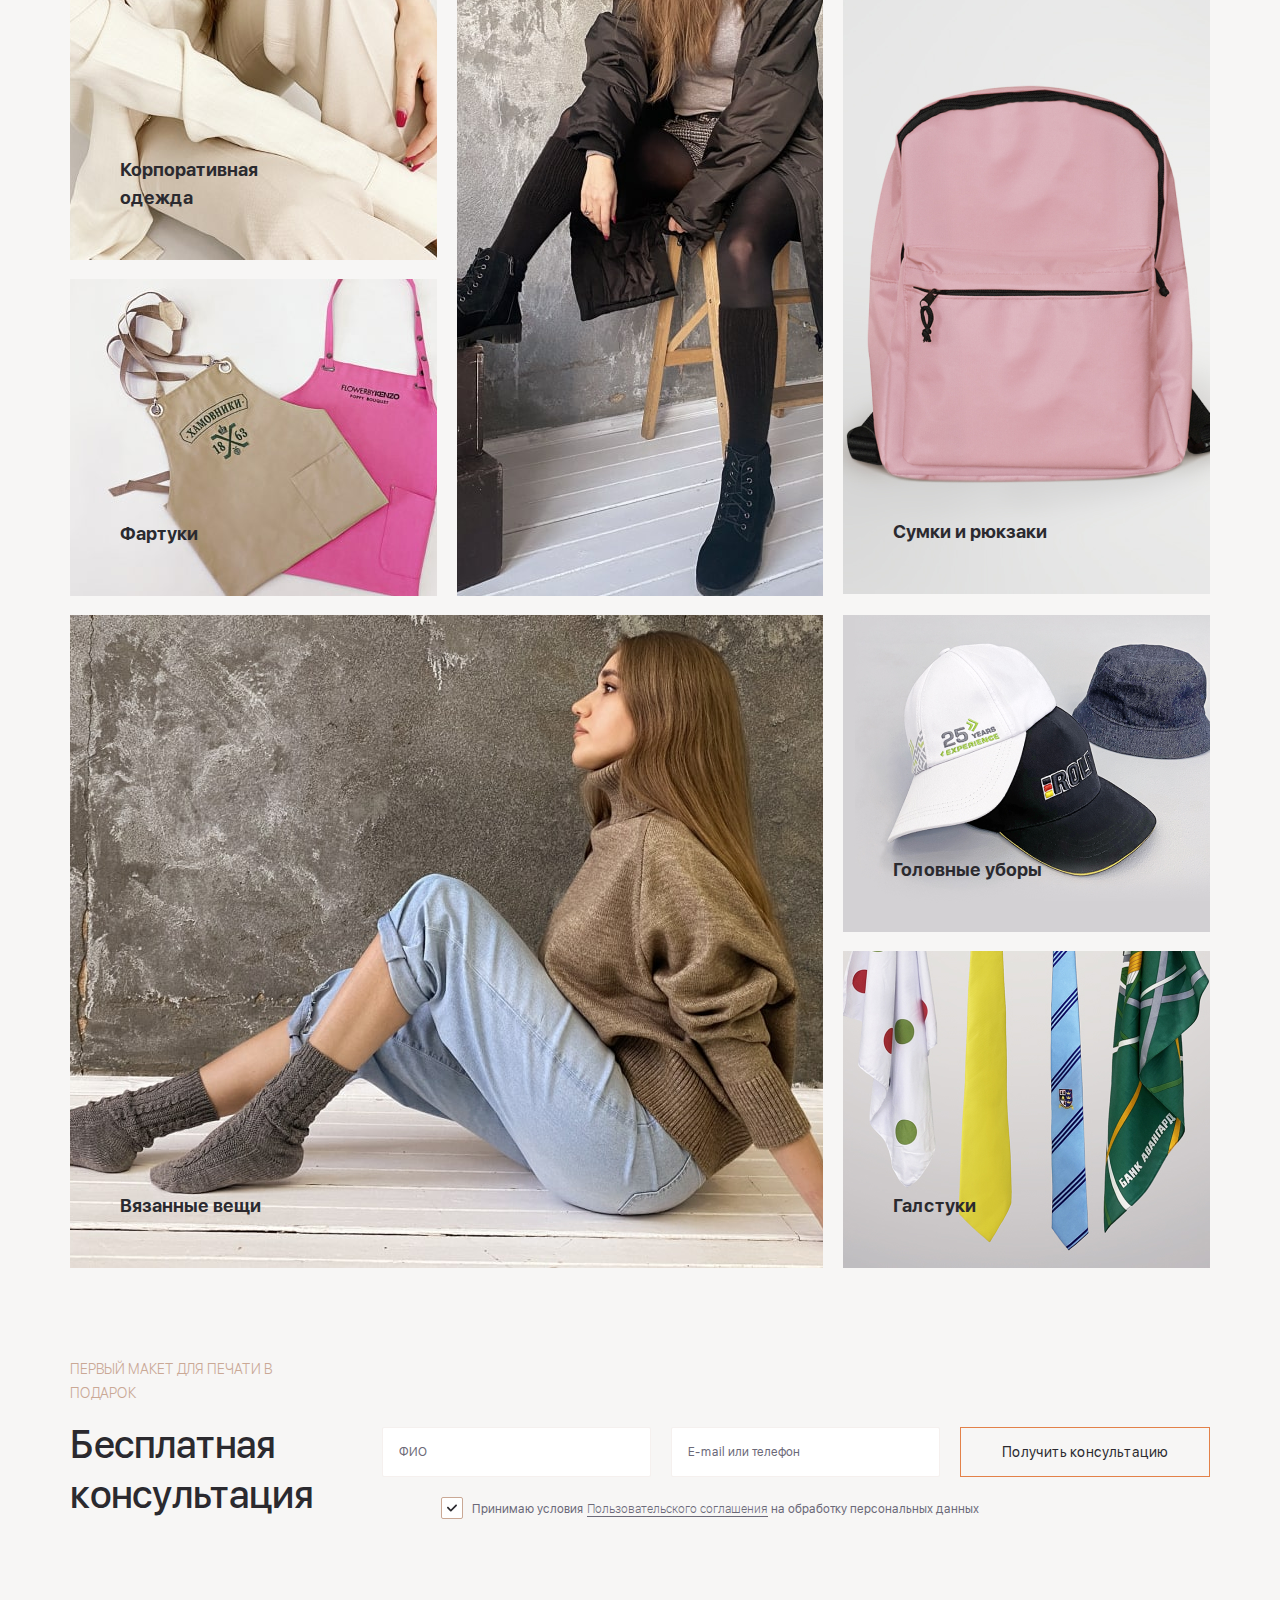
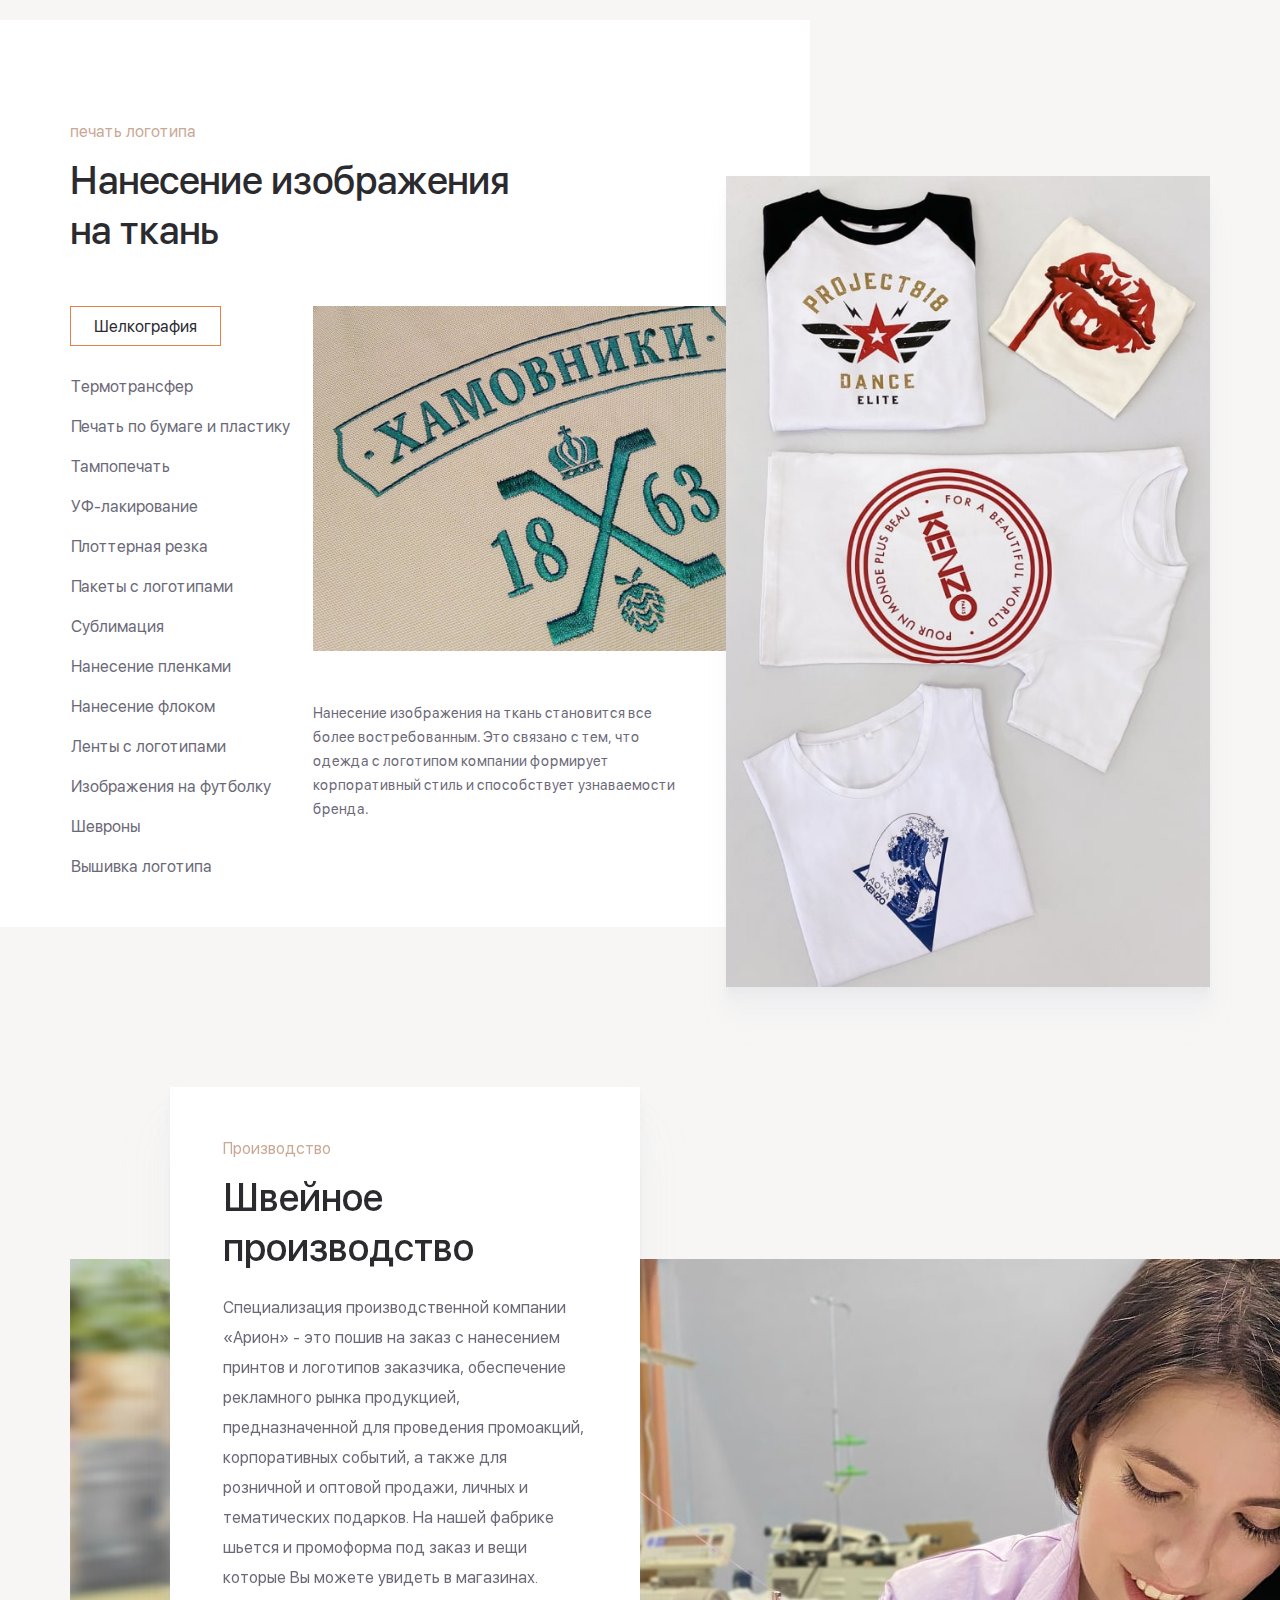
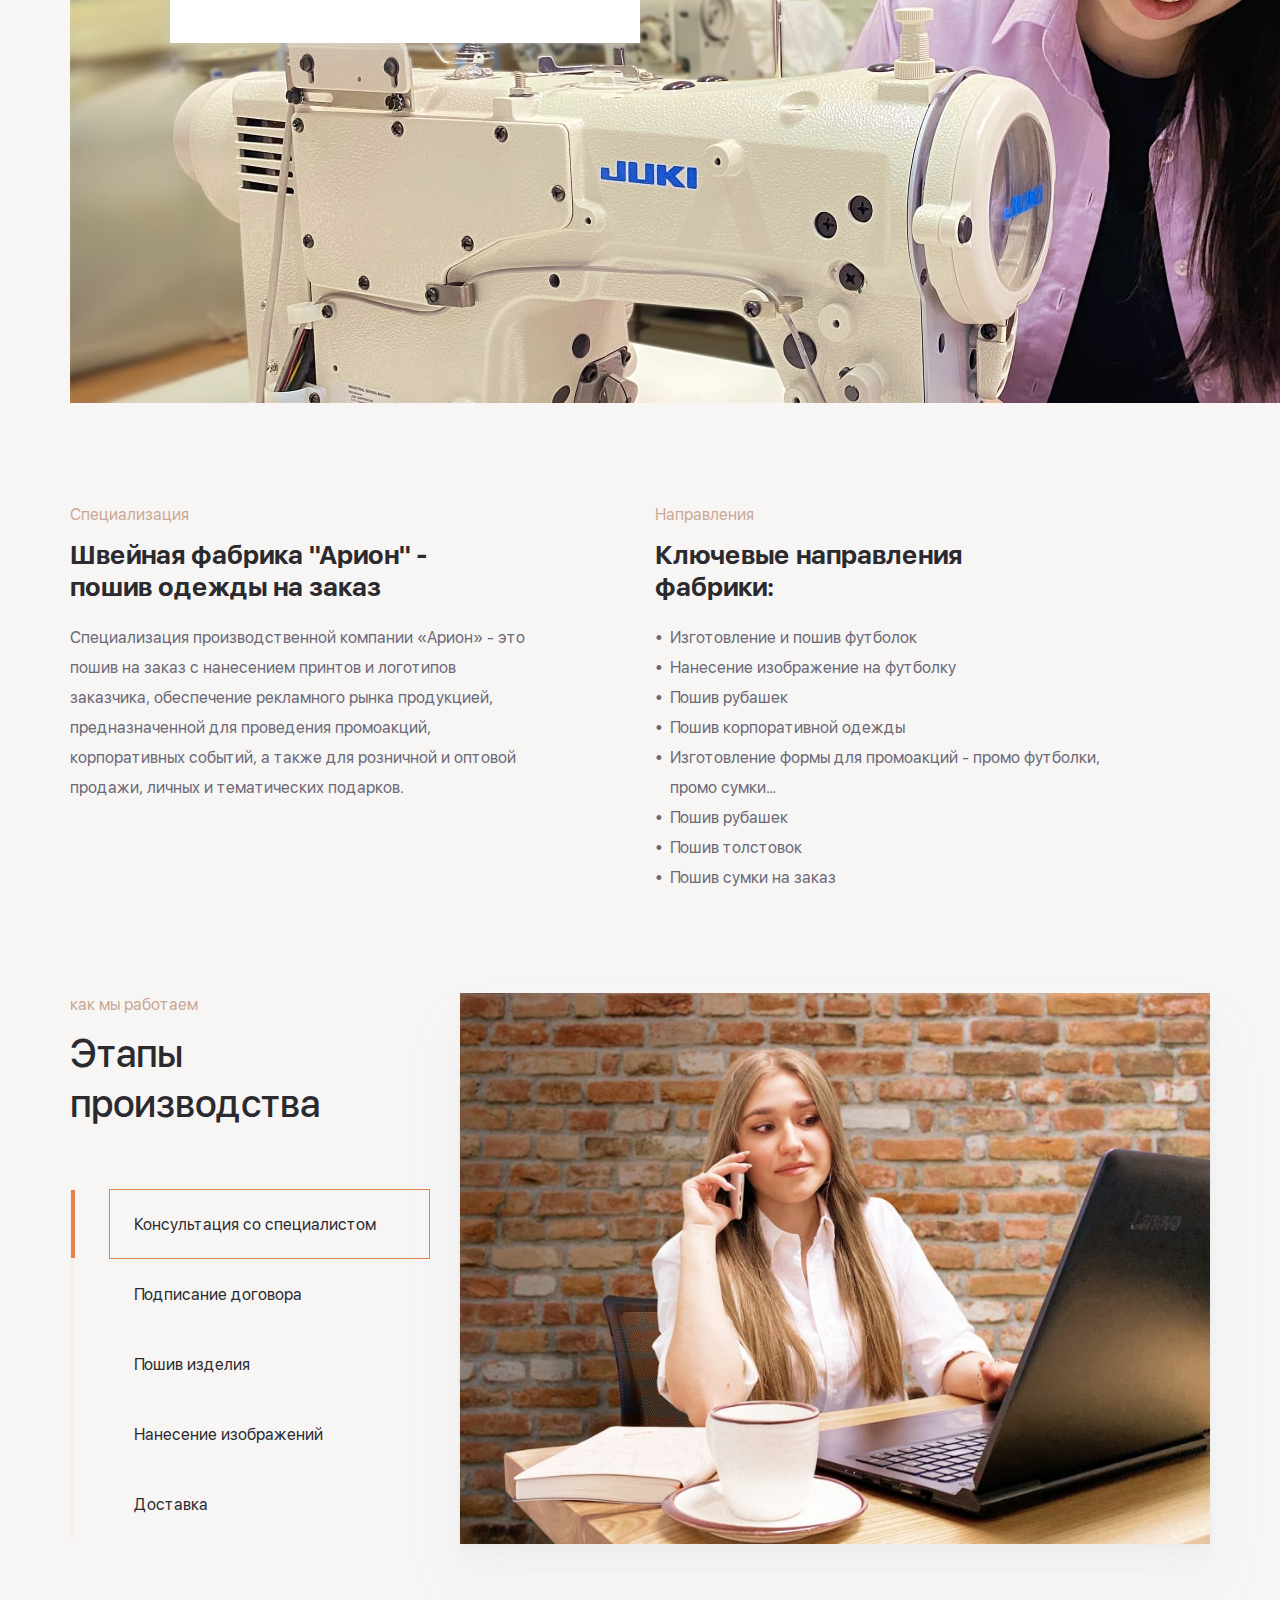
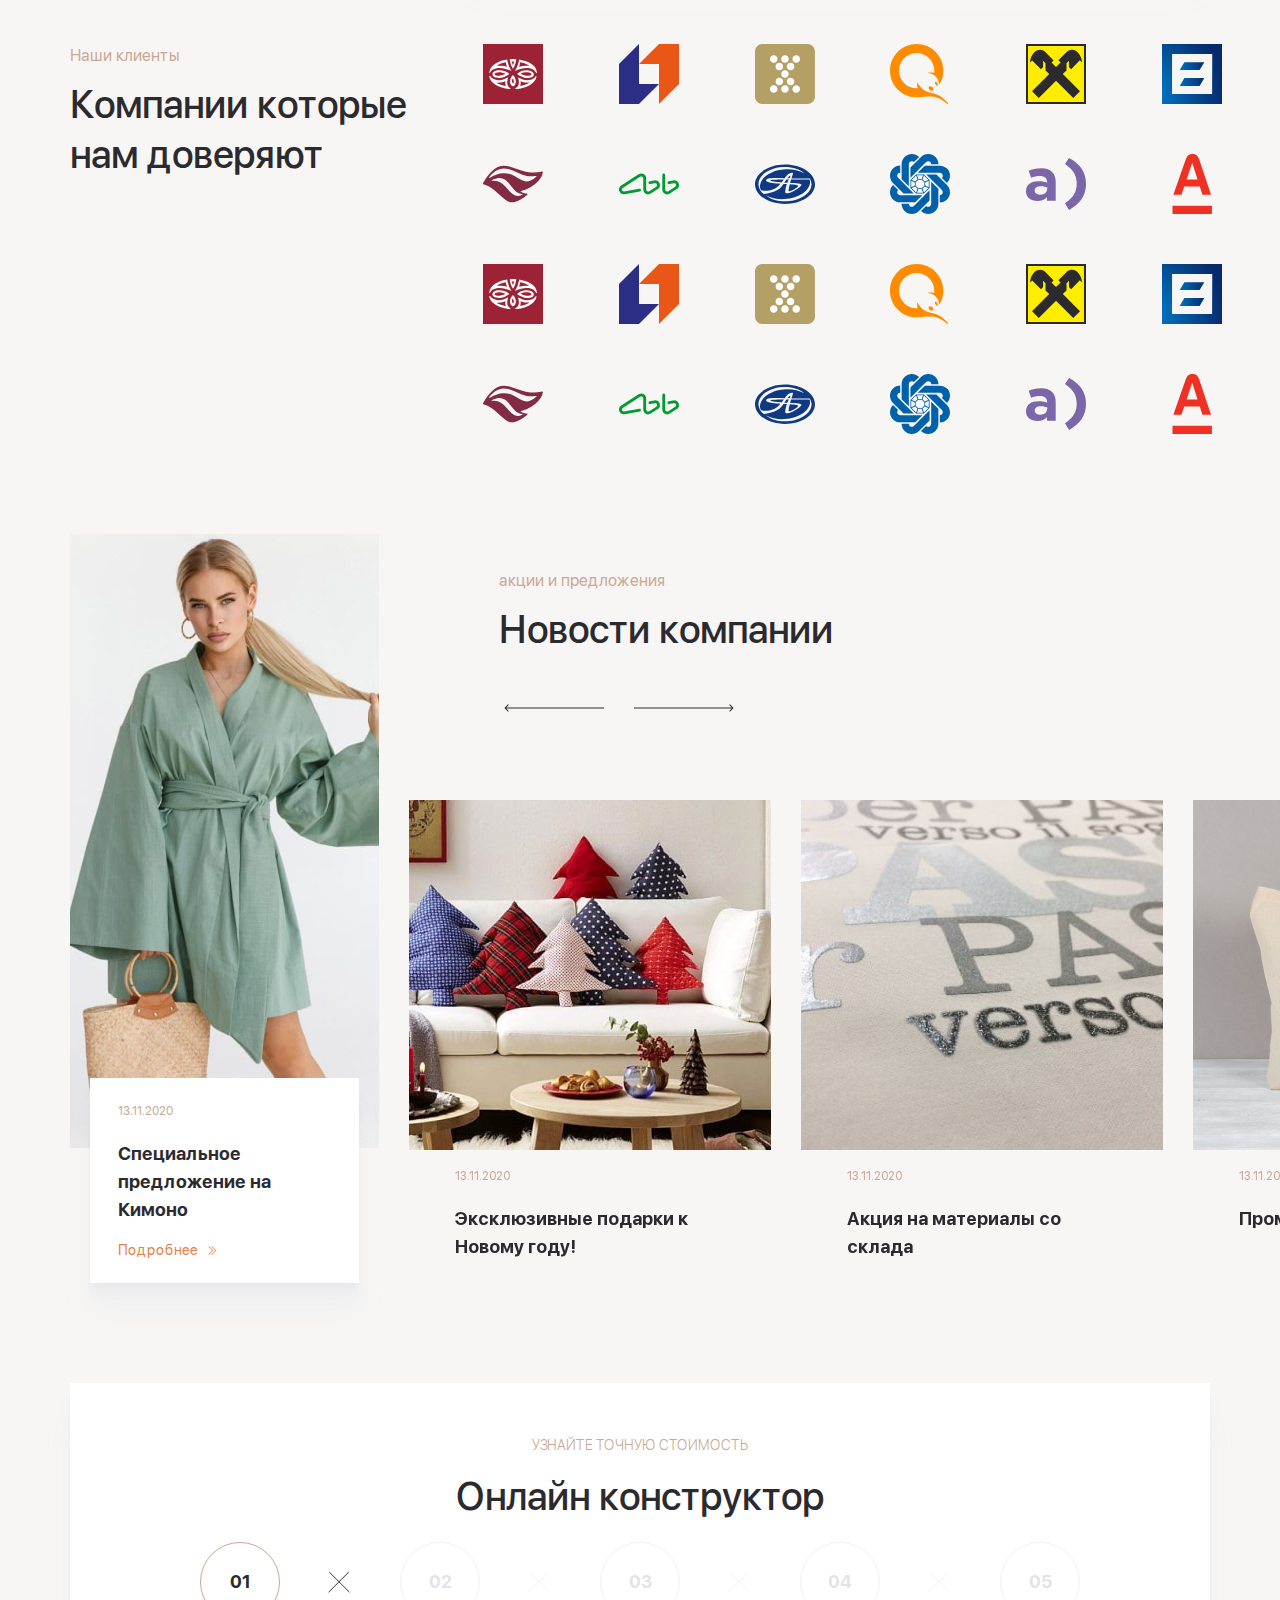
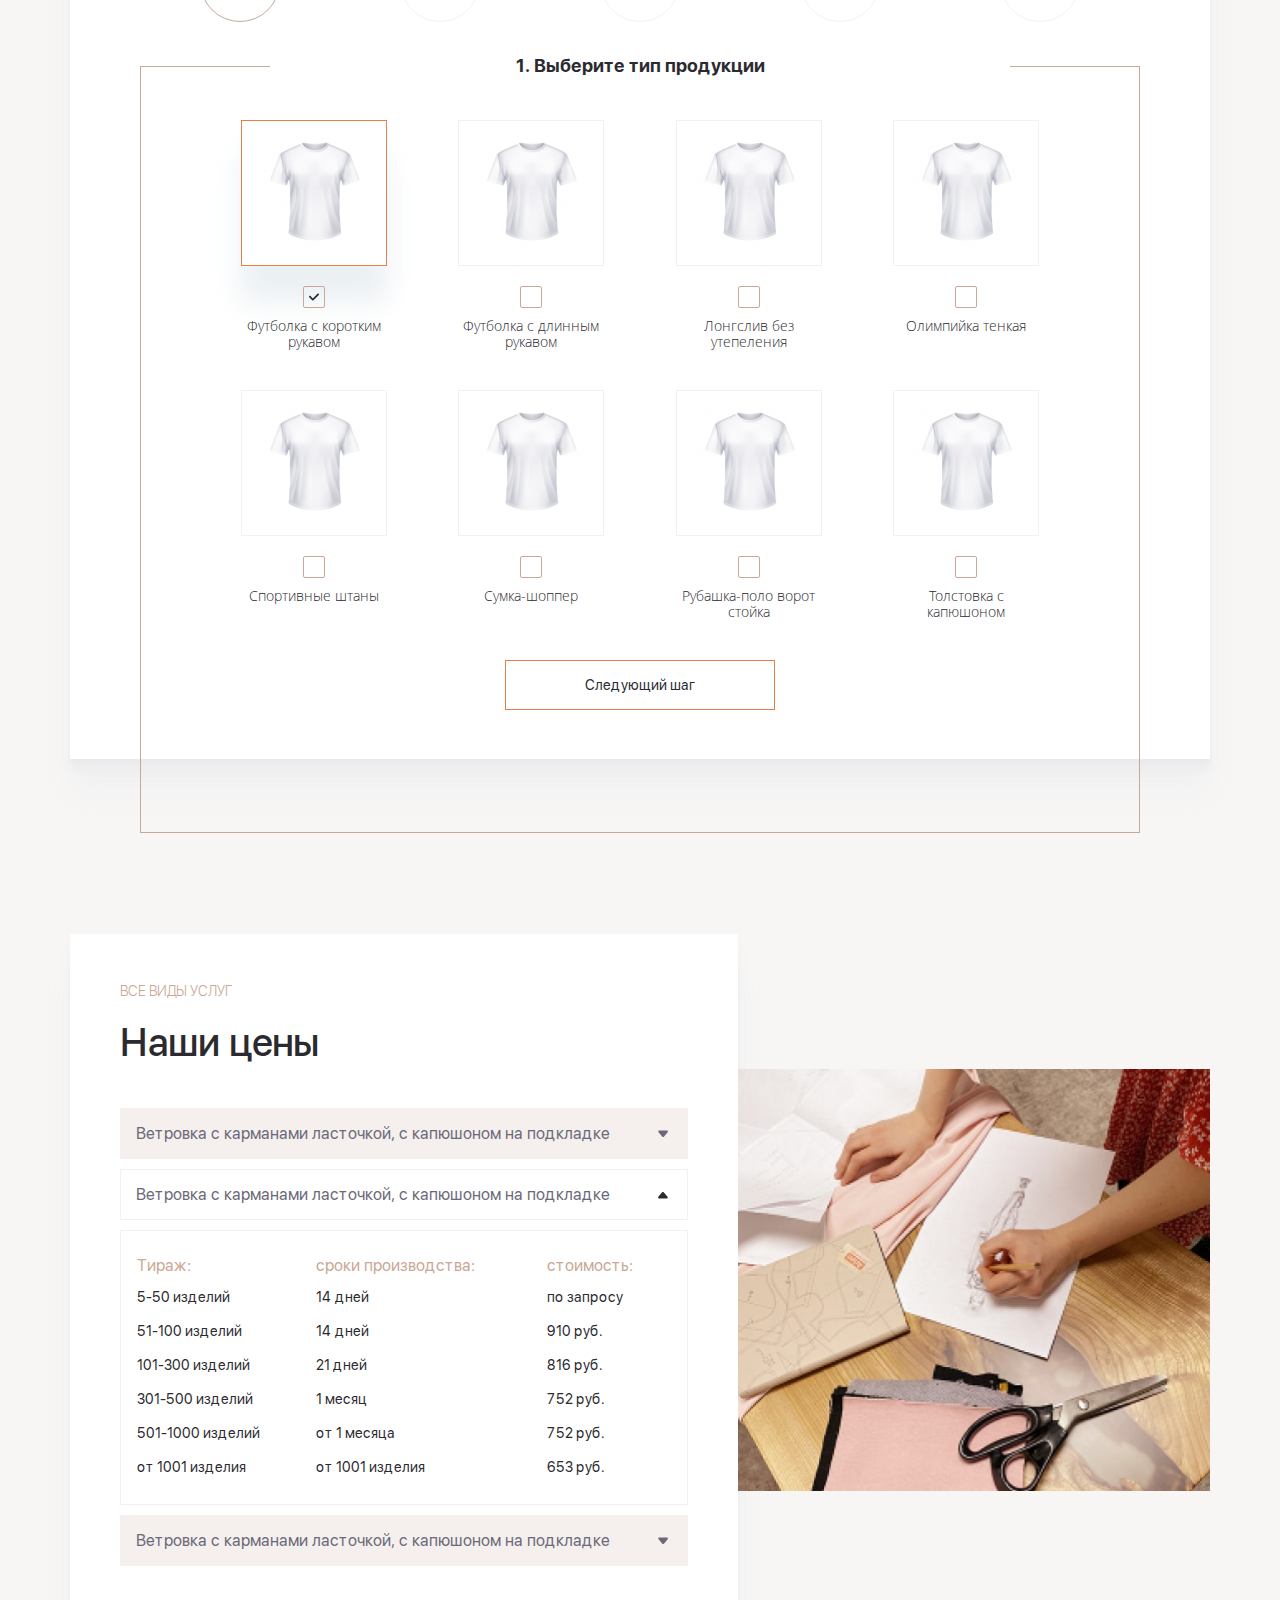
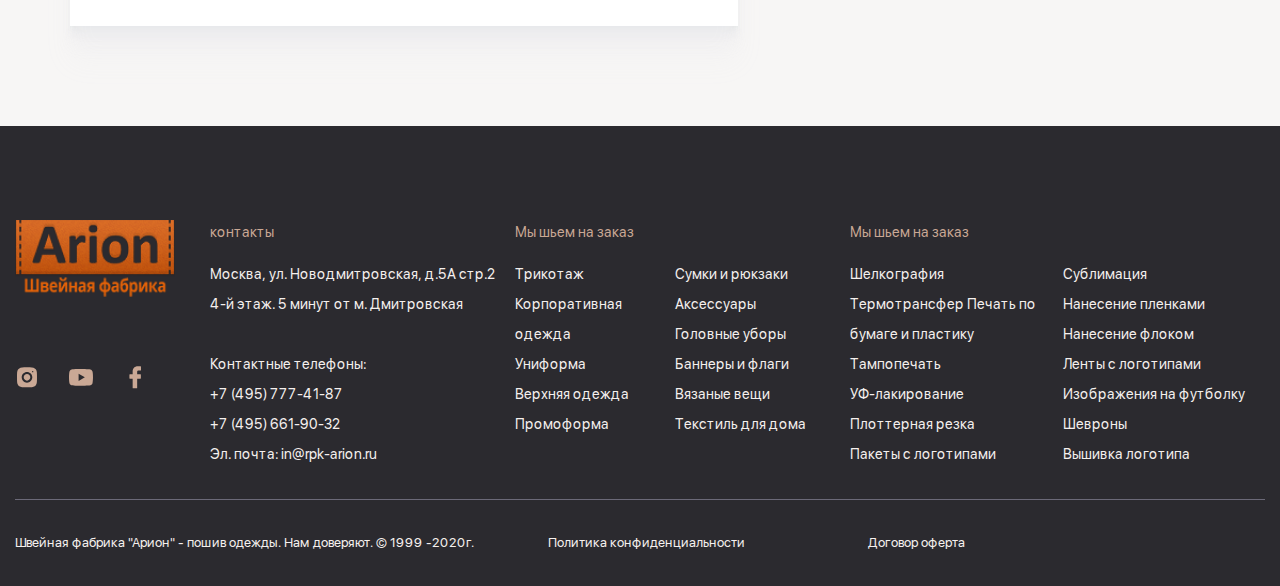
==== commit 88fc5b74: "Add files via upload" ====
--- a/index.html
+++ b/index.html
@@ -19,8 +19,8 @@
 	<link rel="stylesheet" href="libs/slick-1.5.9/slick/slick.css" />
 	<link rel="stylesheet" href="libs/slick-1.5.9/slick/slick-theme.css" />
 	<link rel="stylesheet" href="css/fonts.css" />
-	<link rel="stylesheet" href="css/main.css?ver=1.8" />
-	<link rel="stylesheet" href="css/media.css?ver=1.8" />
+	<link rel="stylesheet" href="css/main.css?ver=1.20" />
+	<link rel="stylesheet" href="css/media.css?ver=1.20" />
 </head>
 <body>
 
@@ -39,7 +39,15 @@
 								<p>Пн-Пт 9:00 до 19:00  |  Сб-Вс выходной</p>
 							</div>
 							<div class="header__contacts">
-								<p>Ваш город: <a href="#" class="link-city">Москва</a></p>
+								<div class="city-wrap">
+									<span>Ваш город: </span>
+									<select>
+										<option value="1">Москва</option>
+										<option value="1">Санкт-Петербург</option>
+										<option value="1">Казань</option>
+										<option value="1">Екатеринбург</option>
+									</select>
+								</div>
 								<p>E-mail: <a href="mailto:in@rpk-arion.ru">in@rpk-arion.ru</a></p>
 							</div>
 						</div>
@@ -72,20 +80,162 @@
 						<ul class="menu">
 							<li class="menu_haschild"> 
 								<a href="#">каталог</a>
-								<ul>
-									<li><a href="#">Пункт 1</a></li>
-									<li><a href="#">Пункт 2</a></li>
-									<li><a href="#">Пункт 3</a></li>
-									<li><a href="#">Пункт 4</a></li>
+								<ul class="menu_dropdown">
+									<li class="dropdown_haschild active">
+										<a href="#">Трикотаж</a>
+										<ul>
+											<li class="active"><a href="#">Рубашки-поло</a></li>
+											<li><a href="#">Водолазки</a></li>
+											<li><a href="#">Майки</a></li>
+											<li><a href="#">Топы</a></li>
+											<li><a href="#">Флисовые кофты</a></li>
+											<li><a href="#">Жилеты</a></li>
+											<li><a href="#">Кофты</a></li>
+											<li><a href="#">Тельняшки</a></li>
+											<li><a href="#">Футболки</a></li>
+											<li><a href="#">Толстовки</a></li>
+											<li><a href="#">Платья</a></li>
+										</ul>
+									</li>
+									<li class="dropdown_haschild">
+										<a href="#">Корпоративная одежда</a>
+										<ul>
+											<li><a href="#">Флисовые кофты</a></li>
+											<li><a href="#">Жилеты</a></li>
+											<li><a href="#">Кофты</a></li>
+											<li><a href="#">Тельняшки</a></li>
+											<li><a href="#">Футболки</a></li>
+											<li><a href="#">Толстовки</a></li>
+											<li><a href="#">Платья</a></li>
+										</ul>
+									</li>
+									<li class="dropdown_haschild">
+										<a href="#">Верхняя одежда</a>
+										<ul>
+											<li><a href="#">Флисовые кофты</a></li>
+											<li><a href="#">Жилеты</a></li>
+											<li><a href="#">Кофты</a></li>
+											<li><a href="#">Тельняшки</a></li>
+											<li><a href="#">Футболки</a></li>
+											<li><a href="#">Толстовки</a></li>
+											<li><a href="#">Платья</a></li>
+										</ul>
+									</li>
+									<li class="dropdown_haschild">
+										<a href="#">Униформа</a>
+										<ul>
+											<li><a href="#">Флисовые кофты</a></li>
+											<li><a href="#">Жилеты</a></li>
+											<li><a href="#">Кофты</a></li>
+											<li><a href="#">Тельняшки</a></li>
+											<li><a href="#">Футболки</a></li>
+											<li><a href="#">Толстовки</a></li>
+											<li><a href="#">Платья</a></li>
+										</ul>
+									</li>
+									<li class="dropdown_haschild">
+										<a href="#">Проформа</a>
+										<ul>
+											<li><a href="#">Флисовые кофты</a></li>
+											<li><a href="#">Жилеты</a></li>
+											<li><a href="#">Кофты</a></li>
+											<li><a href="#">Тельняшки</a></li>
+											<li><a href="#">Футболки</a></li>
+											<li><a href="#">Толстовки</a></li>
+											<li><a href="#">Платья</a></li>
+										</ul>
+									</li>
+									<li class="dropdown_haschild">
+										<a href="#">Сумки и рюкзаки</a>
+										<ul>
+											<li><a href="#">Флисовые кофты</a></li>
+											<li><a href="#">Жилеты</a></li>
+											<li><a href="#">Кофты</a></li>
+											<li><a href="#">Тельняшки</a></li>
+											<li><a href="#">Футболки</a></li>
+											<li><a href="#">Толстовки</a></li>
+											<li><a href="#">Платья</a></li>
+										</ul>
+									</li>
+									<li class="dropdown_haschild">
+										<a href="#">Головные уборы</a>
+										<ul>
+											<li><a href="#">Флисовые кофты</a></li>
+											<li><a href="#">Жилеты</a></li>
+											<li><a href="#">Кофты</a></li>
+											<li><a href="#">Тельняшки</a></li>
+											<li><a href="#">Футболки</a></li>
+											<li><a href="#">Толстовки</a></li>
+											<li><a href="#">Платья</a></li>
+										</ul>
+									</li>
+									<li class="dropdown_haschild">
+										<a href="#">Аксессуары</a>
+										<ul>
+											<li><a href="#">Флисовые кофты</a></li>
+											<li><a href="#">Жилеты</a></li>
+											<li><a href="#">Кофты</a></li>
+											<li><a href="#">Тельняшки</a></li>
+											<li><a href="#">Футболки</a></li>
+											<li><a href="#">Толстовки</a></li>
+											<li><a href="#">Платья</a></li>
+										</ul>
+									</li>
+									<li class="dropdown_haschild">
+										<a href="#">Вязаные вещи</a>
+										<ul>
+											<li><a href="#">Флисовые кофты</a></li>
+											<li><a href="#">Жилеты</a></li>
+											<li><a href="#">Кофты</a></li>
+											<li><a href="#">Тельняшки</a></li>
+											<li><a href="#">Футболки</a></li>
+											<li><a href="#">Толстовки</a></li>
+											<li><a href="#">Платья</a></li>
+										</ul>
+									</li>
+									<li class="dropdown_haschild">
+										<a href="#">Баннеры и флаги</a>
+										<ul>
+											<li><a href="#">Флисовые кофты</a></li>
+											<li><a href="#">Жилеты</a></li>
+											<li><a href="#">Кофты</a></li>
+											<li><a href="#">Тельняшки</a></li>
+											<li><a href="#">Футболки</a></li>
+											<li><a href="#">Толстовки</a></li>
+											<li><a href="#">Платья</a></li>
+										</ul>
+									</li>
+									<li class="dropdown_haschild">
+										<a href="#">Текстиль для дома</a>
+										<ul>
+											<li><a href="#">Флисовые кофты</a></li>
+											<li><a href="#">Жилеты</a></li>
+											<li><a href="#">Кофты</a></li>
+											<li><a href="#">Тельняшки</a></li>
+											<li><a href="#">Футболки</a></li>
+											<li><a href="#">Толстовки</a></li>
+											<li><a href="#">Платья</a></li>
+										</ul>
+									</li>
+									<li class="dropdown_haschild">
+										<a href="#">Разное</a>
+										<ul>
+											<li><a href="#">Флисовые кофты</a></li>
+											<li><a href="#">Жилеты</a></li>
+											<li><a href="#">Кофты</a></li>
+											<li><a href="#">Тельняшки</a></li>
+											<li><a href="#">Футболки</a></li>
+											<li><a href="#">Толстовки</a></li>
+											<li><a href="#">Платья</a></li>
+										</ul>
+									</li>
 								</ul>
 							</li>
 							<li class="menu_haschild">
 								<a href="#">О фабрике</a>
 								<ul>
-									<li><a href="#">Пункт 1</a></li>
-									<li><a href="#">Пункт 2</a></li>
-									<li><a href="#">Пункт 3</a></li>
-									<li><a href="#">Пункт 4</a></li>
+									<li><a href="#">Отзывы</a></li>
+									<li><a href="#">Статьи</a></li>
 								</ul>
 							</li>
 							<li><a href="#">портфолио</a></li>
@@ -101,20 +251,162 @@
 				<ul class="menu-mobile_nav">
 					<li class="menu_haschild"> 
 						<a href="#">каталог</a>
-						<ul>
-							<li><a href="#">Пункт 1</a></li>
-							<li><a href="#">Пункт 2</a></li>
-							<li><a href="#">Пункт 3</a></li>
-							<li><a href="#">Пункт 4</a></li>
+						<ul class="menu_dropdown">
+							<li class="dropdown_haschild">
+								<a href="#">Трикотаж</a>
+								<ul>
+									<li><a href="#">Рубашки-поло</a></li>
+									<li><a href="#">Водолазки</a></li>
+									<li><a href="#">Майки</a></li>
+									<li><a href="#">Топы</a></li>
+									<li><a href="#">Флисовые кофты</a></li>
+									<li><a href="#">Жилеты</a></li>
+									<li><a href="#">Кофты</a></li>
+									<li><a href="#">Тельняшки</a></li>
+									<li><a href="#">Футболки</a></li>
+									<li><a href="#">Толстовки</a></li>
+									<li><a href="#">Платья</a></li>
+								</ul>
+							</li>
+							<li class="dropdown_haschild">
+								<a href="#">Корпоративная одежда</a>
+								<ul>
+									<li><a href="#">Флисовые кофты</a></li>
+									<li><a href="#">Жилеты</a></li>
+									<li><a href="#">Кофты</a></li>
+									<li><a href="#">Тельняшки</a></li>
+									<li><a href="#">Футболки</a></li>
+									<li><a href="#">Толстовки</a></li>
+									<li><a href="#">Платья</a></li>
+								</ul>
+							</li>
+							<li class="dropdown_haschild">
+								<a href="#">Верхняя одежда</a>
+								<ul>
+									<li><a href="#">Флисовые кофты</a></li>
+									<li><a href="#">Жилеты</a></li>
+									<li><a href="#">Кофты</a></li>
+									<li><a href="#">Тельняшки</a></li>
+									<li><a href="#">Футболки</a></li>
+									<li><a href="#">Толстовки</a></li>
+									<li><a href="#">Платья</a></li>
+								</ul>
+							</li>
+							<li class="dropdown_haschild">
+								<a href="#">Униформа</a>
+								<ul>
+									<li><a href="#">Флисовые кофты</a></li>
+									<li><a href="#">Жилеты</a></li>
+									<li><a href="#">Кофты</a></li>
+									<li><a href="#">Тельняшки</a></li>
+									<li><a href="#">Футболки</a></li>
+									<li><a href="#">Толстовки</a></li>
+									<li><a href="#">Платья</a></li>
+								</ul>
+							</li>
+							<li class="dropdown_haschild">
+								<a href="#">Проформа</a>
+								<ul>
+									<li><a href="#">Флисовые кофты</a></li>
+									<li><a href="#">Жилеты</a></li>
+									<li><a href="#">Кофты</a></li>
+									<li><a href="#">Тельняшки</a></li>
+									<li><a href="#">Футболки</a></li>
+									<li><a href="#">Толстовки</a></li>
+									<li><a href="#">Платья</a></li>
+								</ul>
+							</li>
+							<li class="dropdown_haschild">
+								<a href="#">Сумки и рюкзаки</a>
+								<ul>
+									<li><a href="#">Флисовые кофты</a></li>
+									<li><a href="#">Жилеты</a></li>
+									<li><a href="#">Кофты</a></li>
+									<li><a href="#">Тельняшки</a></li>
+									<li><a href="#">Футболки</a></li>
+									<li><a href="#">Толстовки</a></li>
+									<li><a href="#">Платья</a></li>
+								</ul>
+							</li>
+							<li class="dropdown_haschild">
+								<a href="#">Головные уборы</a>
+								<ul>
+									<li><a href="#">Флисовые кофты</a></li>
+									<li><a href="#">Жилеты</a></li>
+									<li><a href="#">Кофты</a></li>
+									<li><a href="#">Тельняшки</a></li>
+									<li><a href="#">Футболки</a></li>
+									<li><a href="#">Толстовки</a></li>
+									<li><a href="#">Платья</a></li>
+								</ul>
+							</li>
+							<li class="dropdown_haschild">
+								<a href="#">Аксессуары</a>
+								<ul>
+									<li><a href="#">Флисовые кофты</a></li>
+									<li><a href="#">Жилеты</a></li>
+									<li><a href="#">Кофты</a></li>
+									<li><a href="#">Тельняшки</a></li>
+									<li><a href="#">Футболки</a></li>
+									<li><a href="#">Толстовки</a></li>
+									<li><a href="#">Платья</a></li>
+								</ul>
+							</li>
+							<li class="dropdown_haschild">
+								<a href="#">Вязаные вещи</a>
+								<ul>
+									<li><a href="#">Флисовые кофты</a></li>
+									<li><a href="#">Жилеты</a></li>
+									<li><a href="#">Кофты</a></li>
+									<li><a href="#">Тельняшки</a></li>
+									<li><a href="#">Футболки</a></li>
+									<li><a href="#">Толстовки</a></li>
+									<li><a href="#">Платья</a></li>
+								</ul>
+							</li>
+							<li class="dropdown_haschild">
+								<a href="#">Баннеры и флаги</a>
+								<ul>
+									<li><a href="#">Флисовые кофты</a></li>
+									<li><a href="#">Жилеты</a></li>
+									<li><a href="#">Кофты</a></li>
+									<li><a href="#">Тельняшки</a></li>
+									<li><a href="#">Футболки</a></li>
+									<li><a href="#">Толстовки</a></li>
+									<li><a href="#">Платья</a></li>
+								</ul>
+							</li>
+							<li class="dropdown_haschild">
+								<a href="#">Текстиль для дома</a>
+								<ul>
+									<li><a href="#">Флисовые кофты</a></li>
+									<li><a href="#">Жилеты</a></li>
+									<li><a href="#">Кофты</a></li>
+									<li><a href="#">Тельняшки</a></li>
+									<li><a href="#">Футболки</a></li>
+									<li><a href="#">Толстовки</a></li>
+									<li><a href="#">Платья</a></li>
+								</ul>
+							</li>
+							<li class="dropdown_haschild">
+								<a href="#">Разное</a>
+								<ul>
+									<li><a href="#">Флисовые кофты</a></li>
+									<li><a href="#">Жилеты</a></li>
+									<li><a href="#">Кофты</a></li>
+									<li><a href="#">Тельняшки</a></li>
+									<li><a href="#">Футболки</a></li>
+									<li><a href="#">Толстовки</a></li>
+									<li><a href="#">Платья</a></li>
+								</ul>
+							</li>
 						</ul>
 					</li>
 					<li class="menu_haschild">
 						<a href="#">О фабрике</a>
 						<ul>
-							<li><a href="#">Пункт 1</a></li>
-							<li><a href="#">Пункт 2</a></li>
-							<li><a href="#">Пункт 3</a></li>
-							<li><a href="#">Пункт 4</a></li>
+							<li><a href="#">Отзывы</a></li>
+							<li><a href="#">Статьи</a></li>
 						</ul>
 					</li>
 					<li><a href="#">портфолио</a></li>
@@ -128,7 +420,15 @@
 						<p>Пн-Пт 9:00 до 19:00  |  Сб-Вс выходной</p>
 					</div>
 					<div class="header__contacts">
-						<p>Ваш город: <a href="#" class="link-city">Москва</a></p>
+						<div class="city-wrap">
+							<span>Ваш город: </span>
+							<select>
+								<option value="1">Москва</option>
+								<option value="1">Санкт-Петербург</option>
+								<option value="1">Казань</option>
+								<option value="1">Екатеринбург</option>
+							</select>
+						</div>
 						<p>E-mail: <a href="mailto:in@rpk-arion.ru">in@rpk-arion.ru</a></p>
 					</div>
 					<div class="menu-mobile__phones">
@@ -920,7 +1220,7 @@
 								<div class="col-lg-3 col-6">
 									<div class="item-checkbox">
 										<label>
-											<input type="checkbox" checked="checked" />
+											<input type="radio" checked="checked" name="r_c1" />
 											<span class="item-checkbox__image">
 												<img src="img/img-check.jpg" alt="alt">
 											</span>
@@ -932,7 +1232,7 @@
 								<div class="col-lg-3 col-6">
 									<div class="item-checkbox">
 										<label>
-											<input type="checkbox"/>
+											<input type="radio" name="r_c1"/>
 											<span class="item-checkbox__image">
 												<img src="img/img-check.jpg" alt="alt">
 											</span>
@@ -944,7 +1244,7 @@
 								<div class="col-lg-3 col-6">
 									<div class="item-checkbox">
 										<label>
-											<input type="checkbox"/>
+											<input type="radio" name="r_c1"/>
 											<span class="item-checkbox__image">
 												<img src="img/img-check.jpg" alt="alt">
 											</span>
@@ -956,7 +1256,7 @@
 								<div class="col-lg-3 col-6">
 									<div class="item-checkbox">
 										<label>
-											<input type="checkbox"/>
+											<input type="radio" name="r_c1"/>
 											<span class="item-checkbox__image">
 												<img src="img/img-check.jpg" alt="alt">
 											</span>
@@ -968,7 +1268,7 @@
 								<div class="col-lg-3 col-6">
 									<div class="item-checkbox">
 										<label>
-											<input type="checkbox"/>
+											<input type="radio" name="r_c1"/>
 											<span class="item-checkbox__image">
 												<img src="img/img-check.jpg" alt="alt">
 											</span>
@@ -980,7 +1280,7 @@
 								<div class="col-lg-3 col-6">
 									<div class="item-checkbox">
 										<label>
-											<input type="checkbox"/>
+											<input type="radio" name="r_c1"/>
 											<span class="item-checkbox__image">
 												<img src="img/img-check.jpg" alt="alt">
 											</span>
@@ -992,7 +1292,7 @@
 								<div class="col-lg-3 col-6">
 									<div class="item-checkbox">
 										<label>
-											<input type="checkbox"/>
+											<input type="radio" name="r_c1"/>
 											<span class="item-checkbox__image">
 												<img src="img/img-check.jpg" alt="alt">
 											</span>
@@ -1004,7 +1304,7 @@
 								<div class="col-lg-3 col-6">
 									<div class="item-checkbox">
 										<label>
-											<input type="checkbox"/>
+											<input type="radio" name="r_c1"/>
 											<span class="item-checkbox__image">
 												<img src="img/img-check.jpg" alt="alt">
 											</span>
@@ -1024,7 +1324,7 @@
 								<div class="col-lg-3 col-6">
 									<div class="item-checkbox">
 										<label>
-											<input type="checkbox" checked="checked" />
+											<input type="radio" checked="checked" name="r_c2" />
 											<span class="item-checkbox__image">
 												<img src="img/img-check.jpg" alt="alt">
 											</span>
@@ -1036,7 +1336,7 @@
 								<div class="col-lg-3 col-6">
 									<div class="item-checkbox">
 										<label>
-											<input type="checkbox"/>
+											<input type="radio" name="r_c2"/>
 											<span class="item-checkbox__image">
 												<img src="img/img-check.jpg" alt="alt">
 											</span>
@@ -1048,7 +1348,7 @@
 								<div class="col-lg-3 col-6">
 									<div class="item-checkbox">
 										<label>
-											<input type="checkbox"/>
+											<input type="radio" name="r_c2"/>
 											<span class="item-checkbox__image">
 												<img src="img/img-check.jpg" alt="alt">
 											</span>
@@ -1060,7 +1360,7 @@
 								<div class="col-lg-3 col-6">
 									<div class="item-checkbox">
 										<label>
-											<input type="checkbox"/>
+											<input type="radio" name="r_c2"/>
 											<span class="item-checkbox__image">
 												<img src="img/img-check.jpg" alt="alt">
 											</span>
@@ -1072,7 +1372,7 @@
 								<div class="col-lg-3 col-6">
 									<div class="item-checkbox">
 										<label>
-											<input type="checkbox"/>
+											<input type="radio" name="r_c2"/>
 											<span class="item-checkbox__image">
 												<img src="img/img-check.jpg" alt="alt">
 											</span>
@@ -1084,7 +1384,7 @@
 								<div class="col-lg-3 col-6">
 									<div class="item-checkbox">
 										<label>
-											<input type="checkbox"/>
+											<input type="radio" name="r_c2"/>
 											<span class="item-checkbox__image">
 												<img src="img/img-check.jpg" alt="alt">
 											</span>
@@ -1096,7 +1396,7 @@
 								<div class="col-lg-3 col-6">
 									<div class="item-checkbox">
 										<label>
-											<input type="checkbox"/>
+											<input type="radio" name="r_c2"/>
 											<span class="item-checkbox__image">
 												<img src="img/img-check.jpg" alt="alt">
 											</span>
@@ -1108,7 +1408,7 @@
 								<div class="col-lg-3 col-6">
 									<div class="item-checkbox">
 										<label>
-											<input type="checkbox"/>
+											<input type="radio" name="r_c2"/>
 											<span class="item-checkbox__image">
 												<img src="img/img-check.jpg" alt="alt">
 											</span>
@@ -1129,7 +1429,7 @@
 								<div class="col-lg-3 col-6">
 									<div class="item-checkbox">
 										<label>
-											<input type="checkbox" checked="checked" />
+											<input type="radio" checked="checked" name="r_c3" />
 											<span class="item-checkbox__image">
 												<img src="img/img-check.jpg" alt="alt">
 											</span>
@@ -1141,7 +1441,7 @@
 								<div class="col-lg-3 col-6">
 									<div class="item-checkbox">
 										<label>
-											<input type="checkbox"/>
+											<input type="radio" name="r_c3"/>
 											<span class="item-checkbox__image">
 												<img src="img/img-check.jpg" alt="alt">
 											</span>
@@ -1153,7 +1453,7 @@
 								<div class="col-lg-3 col-6">
 									<div class="item-checkbox">
 										<label>
-											<input type="checkbox"/>
+											<input type="radio" name="r_c3"/>
 											<span class="item-checkbox__image">
 												<img src="img/img-check.jpg" alt="alt">
 											</span>
@@ -1165,7 +1465,7 @@
 								<div class="col-lg-3 col-6">
 									<div class="item-checkbox">
 										<label>
-											<input type="checkbox"/>
+											<input type="radio" name="r_c3"/>
 											<span class="item-checkbox__image">
 												<img src="img/img-check.jpg" alt="alt">
 											</span>
@@ -1177,7 +1477,7 @@
 								<div class="col-lg-3 col-6">
 									<div class="item-checkbox">
 										<label>
-											<input type="checkbox"/>
+											<input type="radio" name="r_c3"/>
 											<span class="item-checkbox__image">
 												<img src="img/img-check.jpg" alt="alt">
 											</span>
@@ -1189,7 +1489,7 @@
 								<div class="col-lg-3 col-6">
 									<div class="item-checkbox">
 										<label>
-											<input type="checkbox"/>
+											<input type="radio" name="r_c3"/>
 											<span class="item-checkbox__image">
 												<img src="img/img-check.jpg" alt="alt">
 											</span>
@@ -1201,7 +1501,7 @@
 								<div class="col-lg-3 col-6">
 									<div class="item-checkbox">
 										<label>
-											<input type="checkbox"/>
+											<input type="radio" name="r_c3"/>
 											<span class="item-checkbox__image">
 												<img src="img/img-check.jpg" alt="alt">
 											</span>
@@ -1213,7 +1513,7 @@
 								<div class="col-lg-3 col-6">
 									<div class="item-checkbox">
 										<label>
-											<input type="checkbox"/>
+											<input type="radio" name="r_c3"/>
 											<span class="item-checkbox__image">
 												<img src="img/img-check.jpg" alt="alt">
 											</span>
@@ -1234,7 +1534,7 @@
 								<div class="col-lg-3 col-6">
 									<div class="item-checkbox">
 										<label>
-											<input type="checkbox" checked="checked" />
+											<input type="radio" checked="checked" name="r_c4" />
 											<span class="item-checkbox__image">
 												<img src="img/img-check.jpg" alt="alt">
 											</span>
@@ -1246,7 +1546,7 @@
 								<div class="col-lg-3 col-6">
 									<div class="item-checkbox">
 										<label>
-											<input type="checkbox"/>
+											<input type="radio" name="r_c4"/>
 											<span class="item-checkbox__image">
 												<img src="img/img-check.jpg" alt="alt">
 											</span>
@@ -1258,7 +1558,7 @@
 								<div class="col-lg-3 col-6">
 									<div class="item-checkbox">
 										<label>
-											<input type="checkbox"/>
+											<input type="radio" name="r_c4"/>
 											<span class="item-checkbox__image">
 												<img src="img/img-check.jpg" alt="alt">
 											</span>
@@ -1270,7 +1570,7 @@
 								<div class="col-lg-3 col-6">
 									<div class="item-checkbox">
 										<label>
-											<input type="checkbox"/>
+											<input type="radio" name="r_c4"/>
 											<span class="item-checkbox__image">
 												<img src="img/img-check.jpg" alt="alt">
 											</span>
@@ -1282,7 +1582,7 @@
 								<div class="col-lg-3 col-6">
 									<div class="item-checkbox">
 										<label>
-											<input type="checkbox"/>
+											<input type="radio" name="r_c4"/>
 											<span class="item-checkbox__image">
 												<img src="img/img-check.jpg" alt="alt">
 											</span>
@@ -1294,7 +1594,7 @@
 								<div class="col-lg-3 col-6">
 									<div class="item-checkbox">
 										<label>
-											<input type="checkbox"/>
+											<input type="radio" name="r_c4"/>
 											<span class="item-checkbox__image">
 												<img src="img/img-check.jpg" alt="alt">
 											</span>
@@ -1306,7 +1606,7 @@
 								<div class="col-lg-3 col-6">
 									<div class="item-checkbox">
 										<label>
-											<input type="checkbox"/>
+											<input type="radio" name="r_c4"/>
 											<span class="item-checkbox__image">
 												<img src="img/img-check.jpg" alt="alt">
 											</span>
@@ -1318,7 +1618,7 @@
 								<div class="col-lg-3 col-6">
 									<div class="item-checkbox">
 										<label>
-											<input type="checkbox"/>
+											<input type="radio" name="r_c4"/>
 											<span class="item-checkbox__image">
 												<img src="img/img-check.jpg" alt="alt">
 											</span>
@@ -1339,7 +1639,7 @@
 								<div class="col-lg-3 col-6">
 									<div class="item-checkbox">
 										<label>
-											<input type="checkbox" checked="checked" />
+											<input type="radio" checked="checked" name="r_c5" />
 											<span class="item-checkbox__image">
 												<img src="img/img-check.jpg" alt="alt">
 											</span>
@@ -1351,7 +1651,7 @@
 								<div class="col-lg-3 col-6">
 									<div class="item-checkbox">
 										<label>
-											<input type="checkbox"/>
+											<input type="radio" name="r_c5"/>
 											<span class="item-checkbox__image">
 												<img src="img/img-check.jpg" alt="alt">
 											</span>
@@ -1363,7 +1663,7 @@
 								<div class="col-lg-3 col-6">
 									<div class="item-checkbox">
 										<label>
-											<input type="checkbox"/>
+											<input type="radio" name="r_c5"/>
 											<span class="item-checkbox__image">
 												<img src="img/img-check.jpg" alt="alt">
 											</span>
@@ -1375,7 +1675,7 @@
 								<div class="col-lg-3 col-6">
 									<div class="item-checkbox">
 										<label>
-											<input type="checkbox"/>
+											<input type="radio" name="r_c5"/>
 											<span class="item-checkbox__image">
 												<img src="img/img-check.jpg" alt="alt">
 											</span>
@@ -1387,7 +1687,7 @@
 								<div class="col-lg-3 col-6">
 									<div class="item-checkbox">
 										<label>
-											<input type="checkbox"/>
+											<input type="radio" name="r_c5"/>
 											<span class="item-checkbox__image">
 												<img src="img/img-check.jpg" alt="alt">
 											</span>
@@ -1399,7 +1699,7 @@
 								<div class="col-lg-3 col-6">
 									<div class="item-checkbox">
 										<label>
-											<input type="checkbox"/>
+											<input type="radio" name="r_c5"/>
 											<span class="item-checkbox__image">
 												<img src="img/img-check.jpg" alt="alt">
 											</span>
@@ -1411,7 +1711,7 @@
 								<div class="col-lg-3 col-6">
 									<div class="item-checkbox">
 										<label>
-											<input type="checkbox"/>
+											<input type="radio" name="r_c5"/>
 											<span class="item-checkbox__image">
 												<img src="img/img-check.jpg" alt="alt">
 											</span>
@@ -1423,7 +1723,7 @@
 								<div class="col-lg-3 col-6">
 									<div class="item-checkbox">
 										<label>
-											<input type="checkbox"/>
+											<input type="radio" name="r_c5"/>
 											<span class="item-checkbox__image">
 												<img src="img/img-check.jpg" alt="alt">
 											</span>
@@ -1694,7 +1994,7 @@
 <script src="libs/mask/jquery.maskedinput.js"></script>
 <script src="libs/ion.rangeSlider-master/js/ion.rangeSlider.min.js"></script>
 <script src="libs/jQueryFormStyler-master/jquery.formstyler.min.js"></script>
-<script src="js/common.js?ver=1.8"></script>
+<script src="js/common.js?ver=1.20"></script>
 <!-- Yandex.Metrika counter --><!-- /Yandex.Metrika counter -->
 <!-- Google Analytics counter --><!-- /Google Analytics counter -->
 </body>
--- a/css/main.css
+++ b/css/main.css
@@ -1,5 +1,5 @@
 *::-webkit-input-placeholder {
-	color: #6B6978;
+	color: #6B6978; 
 	opacity: 1;
 }
 *:-moz-placeholder {
@@ -13,12 +13,12 @@
 *:-ms-input-placeholder {
 	color: #6B6978;
 	opacity: 1;
-}
+} 
 
 body input:focus:required:invalid,
 body textarea:focus:required:invalid {
 	
-}
+}  
 body input:required:valid,
 body textarea:required:valid {
 	
@@ -190,6 +190,7 @@
 	left: 0;
 	background-color: #fff;
 	padding: 8px 20px;
+	padding-bottom: 0;
 	white-space: nowrap;
 	min-width: 100%;
 	text-align: left;
@@ -215,6 +216,7 @@
 	color: #2B2A2F;
 	transition: all 0.3s;
 }
+.menu .menu_haschild:hover > a,
 .menu a:hover {
 	color: #e38149;
 }
@@ -222,6 +224,7 @@
 	padding-right: 24px;
 	position: relative;
 }
+.menu .menu_haschild > a::before,
 .menu .menu_haschild > a::after {
 	position: absolute;
 	display: block;
@@ -233,6 +236,19 @@
 	background-image: url(../img/arrow_min.svg);
 	background-repeat: no-repeat;
 	background-position: center;
+	transition: all 0.3s;
+}
+.menu .menu_haschild > a::before {
+	background-image: url(../img/arrow_min2.svg);
+	opacity: 0;
+}
+.menu .menu_haschild:hover > a::before {
+	opacity: 1;
+	top: -3px;
+	transform: rotate(180deg);
+}
+.menu .menu_haschild:hover > a::after {
+	opacity: 0;
 }
 .form-search {
 	width: 240px;
@@ -457,6 +473,28 @@
 	height: 160px;
 	width: 270px;
 }
+.slider-billbord .slick-next i {
+	position: relative;
+	z-index: 2;
+}
+.slider-billbord .slick-next::before {
+	position: absolute;
+	display: block;
+	content: " ";
+	top: -68px;
+	right: -5px;
+	height: 160px;
+	width: 45px;
+	background-color: #fff;	
+	transition: all 0.3s;
+	opacity: 0;
+}
+.slider-billbord .slick-next:hover::before {
+	opacity: 0.2;
+}
+.slider-billbord .slick-next:active::before {
+	opacity: 0.8;
+}
 .item-category {
 	font-size: 18px;
 	line-height: 28px;
@@ -1322,9 +1360,11 @@
 	background-size: 100% 100%;
 	transition: all 0.3s;
 	opacity: 0;
+	visibility: hidden;
 }
 .btn-order.active {
 	opacity: 1;
+	visibility: visible;
 }
 .prices {
 	padding-top: 100px;
@@ -1617,7 +1657,7 @@
 .offer-block__image img {
 	width: 100%;
 	height: 100%;
-	object-fit: cover;
+	object-fit: cover; 
 	font-family: 'object-fit: cover;';
 	-webkit-transition: all 0.3s;
 	-o-transition: all 0.3s;
@@ -1684,6 +1724,9 @@
 	display: inline-block;
 	border-bottom: 1px solid transparent;
 	transition: all 0.3s;
+}
+.sorting-list a:hover {
+	color: #E38149;
 }
 .sorting-list .active a {
 	color: #E38149;
@@ -2060,6 +2103,7 @@
 	padding-right: 40px;
 	border: 1px solid #E38149;
 	position: relative;
+	cursor: pointer;
 }
 .item-question__content {
 	padding: 20px 30px;
@@ -2356,7 +2400,7 @@
 }
 .item-portfolio {
 	line-height: 30px;
-color: #6B6978;
+	color: #6B6978;
 }
 .item-portfolio .title-middle {
 	margin-bottom: 10px;
@@ -2437,10 +2481,10 @@
 }
 .item-article__date {
 	font-size: 12px;
-line-height: 22px;
-margin-top: 30px;
-margin-bottom: 15px;
-color: #CAA895;
+	line-height: 22px;
+	margin-top: 30px;
+	margin-bottom: 15px;
+	color: #CAA895;
 }
 .item-article .title-middle {
 	max-width: 430px;
@@ -2452,7 +2496,7 @@
 .item-article {
 	margin-bottom: 50px;
 	line-height: 30px;
-color: #6B6978;
+	color: #6B6978;
 }
 .item-article p {
 	max-width: 600px;
@@ -2490,18 +2534,18 @@
 	display: block;
 	content: " ";
 	width: 100px;
-height: 100px;
-background-color: #E38149;
-top: 0;
-right: 0;
-bottom: 0;
-left: 0;
-margin: auto;
-background-image: url(../img/eye.svg);
-background-repeat: no-repeat;
-background-position: center;
-transition: all 0.3s;
-opacity: 0;
+	height: 100px;
+	background-color: #E38149;
+	top: 0;
+	right: 0;
+	bottom: 0;
+	left: 0;
+	margin: auto;
+	background-image: url(../img/eye.svg);
+	background-repeat: no-repeat;
+	background-position: center;
+	transition: all 0.3s;
+	opacity: 0;
 }
 .item-article:nth-child(even) .row {
 	flex-direction: row-reverse;
@@ -2526,7 +2570,7 @@
 .page-numbers {
 	width: 30px;
 	height: 30px;
-	margin: 0 25px;
+	margin: 0 15px;
 	display: flex;
 	align-items: center;
 	justify-content: center;
@@ -2541,7 +2585,7 @@
 }
 .page-numbers.prev,
 .page-numbers.next {
-		width: 100px;
+	width: 100px;
 	height: 15px;
 	position: absolute;
 	top: 0;
@@ -2560,6 +2604,7 @@
 .page-numbers.next {
 	right: 0;
 }
+
 .articles {
 	padding-bottom: 100px;
 }
@@ -2573,7 +2618,7 @@
 }
 .article .title-middle {
 	margin-bottom: 20px;
-color: #2B2A2F;
+	color: #2B2A2F;
 }
 .article p {
 	margin-bottom: 20px;
@@ -2602,11 +2647,11 @@
 }
 .article-info {
 	font-size: 14px;
-line-height: 24px;
-padding: 23px 34px;
-padding-bottom: 15px;
-background-color: #fff;
-border-left: 2px solid #E38149;
+	line-height: 24px;
+	padding: 23px 34px;
+	padding-bottom: 15px;
+	background-color: #fff;
+	border-left: 2px solid #E38149;
 	color: #2B2A2F;
 }
 .article a {
@@ -2632,8 +2677,8 @@
 .text-portfolio {
 	padding-top: 40px;
 	line-height: 30px;
-color: #6B6978;
-text-align: center;
+	color: #6B6978;
+	text-align: center;
 }
 .text-portfolio p {
 	margin: 0;
@@ -2643,4 +2688,482 @@
 }
 .etaps_page {
 	padding-top: 50px;
+}
+.menu_dropdown {
+	display: grid;
+	grid-gap: 0 50px;
+	grid-template-columns: repeat(2, 1fr);
+}
+.dropdown_haschild.active {
+	grid-row: 12 / -1;
+}
+.menu_dropdown ul {
+	position: relative;
+	top: 0;
+	padding: 0;
+	padding-top: 15px;
+	box-shadow: none;
+	display: none;
+}
+.menu_dropdown ul li.active a {
+	color: #e38149;
+	margin-left: 15px;
+}
+.menu_dropdown ul li {
+	margin-bottom: 10px;
+}
+
+.menu_haschild > ul > li > a {
+	padding: 11px 0;
+	width: 277px;
+	font-size: 16px;
+	border-bottom: 1px solid #F5F0EE;
+	display: block;
+	color: #6B6978;
+	position: relative;
+}
+
+.menu_haschild > ul > li.dropdown_haschild > a::before, 
+.menu_haschild > ul > li.dropdown_haschild > a::after {
+	position: absolute;
+	display: block;
+	content: " ";
+	width: 16px;
+	height: 16px;
+	top: 0;
+	right: 0;
+	bottom: 0;
+	margin: auto;
+	opacity: 0;
+	background-image: url(../img/arrow_drop2.svg);
+	background-repeat: no-repeat;
+	transition: all 0.3s;
+}
+.menu_haschild > ul > li.dropdown_haschild > a::before {
+	opacity: 1;
+	background-image: url(../img/arrow_drop.svg);
+	background-repeat: no-repeat;
+}
+.dropdown_haschild.active > a {
+	color: #2B2A2F !important;
+}
+.dropdown_haschild.active > a::after {
+	opacity: 1;
+	transform: rotate(180deg);
+}
+.dropdown_haschild.active > a::before {
+	opacity: 0;
+}
+.article a:hover {
+	color: #69564D;
+	border-color: #69564D;
+}
+.article a:focus {
+	color: #2B2A2F;
+	border-color: #2B2A2F;
+}
+.reviews {
+	padding-bottom: 70px;	
+}
+.review-doc {
+	height: 420px;
+	max-width: 320px;
+	margin-bottom: 30px;
+	overflow: hidden;
+	display: block;
+}
+.review-doc img {
+	width: 100%;
+	height: 100%;
+	object-fit: cover;
+	font-family: 'object-fit: cover;';
+	-webkit-transition: all 0.3s;
+	-o-transition: all 0.3s;
+	transition: all 0.3s;
+}
+.review-doc:hover img {
+	transform: scale(1.04);
+}
+.item-offer__date {
+	font-size: 12px;
+	line-height: 22px;
+	margin-bottom: 10px;
+	color: #CAA895;
+}
+.item-offer .title-min {
+	max-width: 360px;
+	margin-bottom: 10px;
+	transition: all 0.3s;
+	color: #2B2A2F;
+	display: block;
+}
+.item-offer {
+	margin-bottom: 50px;
+	line-height: 30px;
+	color: #6B6978;
+}
+.item-offer__image {
+	height: 304px;
+	max-width: 866px;
+	display: block;
+}
+.item-offer__image img {
+	width: 100%;
+	height: 100%;
+	object-fit: cover;
+	font-family: 'object-fit: cover;';
+	-webkit-transition: all 0.3s;
+	-o-transition: all 0.3s;
+	transition: all 0.3s;
+}
+.item-offer:hover .title-min {
+	color: #E38149;
+}
+.item-offer .col-lg-4 {
+	padding-left: 0;	
+	padding-right: 45px;
+	padding-bottom: 15px;
+	display: flex;
+	flex-direction: column;
+	align-items: flex-start;
+}
+.item-offer p {
+	margin-bottom: 15px;
+}
+.item-offer .col-lg-4 > * {
+	margin-left: -25px;
+}
+.item-offer .link-page {
+	margin-top: auto;
+}
+.offers {
+	padding-bottom: 100px;
+}
+.billbord-page p span {
+	color: #2B2A2F;
+}
+.billbord-page_about .billbord-info {
+	padding-right: 60px;
+	max-width: 195px;
+}
+.billbord-page_about .billbord-info::after {
+	top: 8px;
+	right: -10px;
+}
+.billbord-page_about .billbord-info__value {
+	font-size: 26px;
+	margin-bottom: 5px;
+	line-height: 32px;
+}
+.billbord-page_about .billbord-info__value sup {
+	font-size: 14px;
+}
+.billbord-page_about .billbord-page__content {
+	height: 495px;
+}
+.about {
+	line-height: 30px;
+	color: #6B6978;
+}
+.article img {
+	max-width: 100%;
+	height: auto;
+}
+.about-block {
+	background: #FFFFFF;
+	box-shadow: 0px 36.1265px 26.5699px rgba(206, 217, 225, 0.07), 0px 21.2384px 14.6375px rgba(206, 217, 225, 0.0685447), 0px 13.0656px 8.28627px rgba(206, 217, 225, 0.0667834), 0px 7.97251px 4.50658px rgba(206, 217, 225, 0.0639509), 0px 4.63494px 2.21029px rgba(206, 217, 225, 0.0594553), 0px 2.41126px 0.871899px rgba(206, 217, 225, 0.0519727), 0px 0.940576px 0.196025px rgba(206, 217, 225, 0.0373484);
+}
+.about-block__info {
+	padding: 70px 50px;
+	padding-bottom: 20px;
+}
+.article .title-min {
+	margin-bottom: 15px;
+	color: #2B2A2F;
+}
+a.link-mail {
+	color: #6B6978;
+	border: none;
+}
+.about-block a {
+	border: none;
+}
+.row_about {
+	margin-top: 30px;
+}
+.descr-min {
+	font-size: 12px;
+	line-height: 22px;
+	color: #2B2A2F;
+}
+.about-block__image {
+	height: 583px;
+	position: relative;
+}
+.about-block__image img {
+	width: 100%;
+	height: 100%;
+	object-fit: cover;
+	max-width: initial;
+	height: 100%;
+	font-family: 'object-fit: cover;';
+	-webkit-transition: all 0.3s;
+	-o-transition: all 0.3s;
+	transition: all 0.3s;
+}
+.name-about {
+	bottom: 76px;
+	padding: 10px 79px;
+	padding-right: 26px;
+	min-height: 67px;
+	left: 100px;
+	position: absolute;
+	display: inline-block;
+	background-image: url(../img/ic_chat.svg);
+	background-repeat: no-repeat;
+	background-position: 19px center;
+	background-color: #FFFFFF;
+	box-shadow: 0px 36.1265px 26.5699px rgba(206, 217, 225, 0.07), 0px 21.2384px 14.6375px rgba(206, 217, 225, 0.0685447), 0px 13.0656px 8.28627px rgba(206, 217, 225, 0.0667834), 0px 7.97251px 4.50658px rgba(206, 217, 225, 0.0639509), 0px 4.63494px 2.21029px rgba(206, 217, 225, 0.0594553), 0px 2.41126px 0.871899px rgba(206, 217, 225, 0.0519727), 0px 0.940576px 0.196025px rgba(206, 217, 225, 0.0373484);
+}
+.name-about .title-min {
+	margin-bottom: 4px !important;
+}
+.article + .partners {
+	padding-top: 50px;
+	padding-bottom: 60px;
+}
+
+.contacts-page {
+	color: #6B6978;
+	line-height: 30px;
+	padding-bottom: 100px;
+	position: relative;
+	z-index: 1;
+}
+.contacts-page::before {
+	position: absolute;
+	display: block;
+	content: " ";
+	width: 100%;
+	height: 68%;
+	top: 0;
+	left: 0;
+	background: #EFEFEF;
+}
+.contact-map {
+	height: 798px;
+	background-color: #ccc;
+}
+.tab-container-contacts {
+	margin-right: calc(58% - 42vw);
+	position: relative;
+}
+.contacts-page p {
+	margin: 0;
+}
+.contacts-page .title-min {
+	margin-top: 15px;
+	margin-bottom: 15px;
+	color: #2B2A2F;
+}
+.contacts-page p a {
+	color: #6B6978;
+}
+.contacts-page .title-section {
+	padding-bottom: 15px;
+	color: #2B2A2F;
+}
+.content-map {
+	font-size: 16px;
+	line-height: 24px;
+	color: #2B2A2F;
+	font-family: 'SFUIDisplay';
+	display: flex;
+	align-items: center;
+	background: #FFFFFF;
+}
+.content-map img {
+	margin-right: 20px;
+}
+.contact-map .gm-ui-hover-effect {
+	display: none !important;
+}
+.contact-map .gm-style .gm-style-iw-t::after {
+	display: none !important;
+}
+.contact-map .gm-style .gm-style-iw-c {
+	border-radius: 0;
+	box-shadow: 0px 36.1265px 26.5699px rgba(206, 217, 225, 0.07), 0px 21.2384px 14.6375px rgba(206, 217, 225, 0.0685447), 0px 13.0656px 8.28627px rgba(206, 217, 225, 0.0667834), 0px 7.97251px 4.50658px rgba(206, 217, 225, 0.0639509), 0px 4.63494px 2.21029px rgba(206, 217, 225, 0.0594553), 0px 2.41126px 0.871899px rgba(206, 217, 225, 0.0519727), 0px 0.940576px 0.196025px rgba(206, 217, 225, 0.0373484);
+}
+.tabs-contacts {
+	display: flex;
+	margin: 0 -15px;
+	margin-top: -100px;
+	position: relative;
+	z-index: 2;
+}
+.tab-contact {
+	height: 166px;
+	margin: 0 15px;
+	position: relative;
+	display: block;
+}
+.tab-contact img {
+	width: 100%;
+	height: 100%;
+	object-fit: cover;
+	font-family: 'object-fit: cover;';
+	-webkit-transition: all 0.3s;
+	-o-transition: all 0.3s;
+	transition: all 0.3s;
+}
+.contacts-page__left {
+	min-height: 650px;
+	padding-bottom: 110px;
+}
+a.tab-contact::before {
+	position: absolute;
+	display: block;
+	content: " ";
+	width: 100%;
+	height: 100%;
+	top: 0;
+	left: 0;
+	transition: all 0.3s;
+	opacity: 0;
+	background: linear-gradient(0deg, rgba(245, 240, 238, 0.8), rgba(245, 240, 238, 0.8));
+}
+a.tab-contact::after {
+	position: absolute;
+	display: block;
+	content: " ";
+	width: 68px;
+	height: 68px;
+	background-color: #E38149;
+	top: 0;
+	right: 0;
+	bottom: 0;
+	left: 0;
+	margin: auto;
+	background-image: url(../img/eye.svg);
+	background-size: 29px auto;
+	background-repeat: no-repeat;
+	background-position: center;
+	transition: all 0.3s;
+	opacity: 0;
+}
+a.tab-contact:hover::before, 
+a.tab-contact:hover::after,
+.active a.tab-contact::before, 
+.active a.tab-contact::after {
+	opacity: 1;
+}
+.tab-pane-contacts {
+	display: none;
+	position: relative;
+}
+.tab-pane-contacts:first-child {
+	display: block;
+}
+.tab-container-contacts img {
+	max-width: 100%;
+}
+.title-map {
+	padding: 15px 24px;
+	padding-right: 35px;
+	bottom: 197px;
+	left: 0;
+	position: absolute;
+	background: #FFFFFF;
+	color: #2B2A2F;
+	display: inline-flex;
+	align-items: center;
+	box-shadow: 0px 36.1265px 26.5699px rgba(206, 217, 225, 0.07), 0px 21.2384px 14.6375px rgba(206, 217, 225, 0.0685447), 0px 13.0656px 8.28627px rgba(206, 217, 225, 0.0667834), 0px 7.97251px 4.50658px rgba(206, 217, 225, 0.0639509), 0px 4.63494px 2.21029px rgba(206, 217, 225, 0.0594553), 0px 2.41126px 0.871899px rgba(206, 217, 225, 0.0519727), 0px 0.940576px 0.196025px rgba(206, 217, 225, 0.0373484);
+}
+.title-map img {
+	margin-right: 20px;
+}
+.bottom-contacts .btn-main {
+	width: 100%;
+}
+.bottom-contacts {
+	margin-top: 100px;
+}
+.bottom-contacts__item {
+	display: flex;
+	max-width: 450px;
+	align-items: center;
+	line-height: 24px;
+	color: #2B2A2F;
+}
+.bottom-contacts__item img {
+	margin-right: 20px;
+} 
+.col_pl {
+	padding-left: 0;
+}
+
+/*new*/
+.city-wrap {
+	display: flex;
+	align-items: center;
+}
+.city-wrap .jqselect {
+	width: auto;
+	    color: #E38149;
+	    cursor: pointer;
+	    white-space: nowrap;
+	    margin-left: 2px;
+}
+.city-wrap .jq-selectbox__trigger {
+	display: none !important;
+}
+.city-wrap .jq-selectbox__dropdown {
+	width: auto;
+	white-space: nowrap;
+}
+.footer p a,
+.footer__bottom a {
+	transition: all 0.3s;
+	border-bottom: 1px solid transparent;
+}
+.footer p a:hover,
+.footer__bottom a:hover,
+.footer__nav a:hover {
+    color: #E38149;
+    border-color: #E38149;
+}
+.list-social img {
+	transition: all 0.3s;
+}
+.list-social a:hover img {
+	transform: scale(1.05);
+}
+.sorting-list {
+	max-width: 450px;
+}
+.sorting-list li:nth-child(n+4) {
+	display: none;
+}
+.sorting-list li {
+	margin-bottom: 8px;
+}
+.sorting-wrap {
+	padding-left: 10px;
+	margin: auto;
+	display: flex;
+	align-items: center;
+}
+.sorting-more {
+	    color: #E38149;
+	    margin-bottom: 8px;
+	    white-space: nowrap;
+    border-bottom: 1px solid #E38149;
+    transition: all 0.3s;
+}
+.sorting-more:hover {
+	border-color: transparent;
+}
+#image {
+	display: none;
 }--- a/css/media.css
+++ b/css/media.css
@@ -2,20 +2,25 @@
 @media only screen and (max-width : 1730px) {
 	.number-section {
 		margin-right: 10px;
-	}
+	} 
 	.number-section_right {
 		margin-left: 0;
 		margin-right: 0;
 	}
+	.title-map {
+		bottom: 150px;
+	}
 }
 @media only screen and (max-width : 1605px) {
 	.number-section {
-		display: none;
+		display: none; 
 	}
 	.footer {
 		font-size: 15px;
-	}
-}
+	} 
+}
+
+
 @media only screen and (max-width : 1400px) {
 	.logos-block::before {
 		bottom: 60px;
@@ -80,6 +85,41 @@
 	.article__image {
 		height: 338px;
 	}
+	.review-doc {
+    height: 343px;
+}
+.item-offer .col-lg-4 > * {
+	margin-left: -15px;
+}
+.item-offer .col-lg-4 {
+	padding-right: 5px;
+	padding-left: 0px;
+}
+.item-offer__image {
+	max-width: 730px;
+}
+.about-block__info {
+    padding: 60px 30px;
+    padding-right: 0;
+    padding-bottom: 20px;
+    font-size: 15px;
+}
+.contacts-page {
+	font-size: 14px;
+	line-height: 24px;
+}
+.contacts-page .title-min {
+    margin-top: 8px;
+    margin-bottom: 7px;
+    font-size: 16px;
+    }
+    .contacts-page__left {
+    min-height: 537px;
+    padding-bottom: 110px;
+}
+.title-map {
+		bottom: 100px;
+	} 
 }
 
 /* Large Devices, Wide Screens */
@@ -258,6 +298,55 @@
 	}
 	.article__image {
 		height: 260px;
+	}
+	.review-doc {
+    height: 278px;
+}
+.item-offer .col-lg-4 > * {
+	margin-left: 0;
+}
+.item-offer .col-lg-4 {
+	padding-left: 0px;
+	padding-right: 15px;
+}
+.item-offer .title-min {
+	margin-bottom: 10px;
+}
+.row_about {
+	margin-top: 0;	
+}
+.about-block .title-min {
+	margin-bottom: 9px;
+}
+.about-block__info {
+	font-size: 14px;
+	line-height: 24px;
+}
+.name-about {
+	left: 40px;
+	bottom: 40px;
+}
+.tab-contact {
+    height: 130px;
+    }
+    .contacts-page .title-section {
+    padding-bottom: 0;
+}
+.contacts-page__left {
+    min-height: inherit;
+    padding-bottom: 0;
+}
+.tabs-contacts {
+	margin-top: 20px;	
+}
+.contacts-page::before {
+	height: 59%;	
+}
+.bottom-contacts { 
+	margin-top: 60px;	
+}
+.title-map {
+		bottom: 50px;
 	}
 }
 
@@ -267,6 +356,9 @@
 	.header-bottom,
 	.header-top__right {
 		display: none;
+	}
+		.header_page  {
+		background-color: #F7F6F5;
 	}
 	.header .logo {
 		margin: 0 auto;
@@ -592,7 +684,7 @@
 		padding: 20px 15px;
 		padding-bottom: 140px;
 		display: none;
-		background-color: #fff;
+		background-color: #F7F6F5;
 	}
 	.header__contacts {
 		font-size: 14px;
@@ -646,8 +738,7 @@
 	}
 	.header_menu,
 	.header.fixed {
-		box-shadow: 0 0 1px #ccc;
-		background-color: #fff;
+		background-color: #F7F6F5;
 	}
 	.header {
 		padding-bottom: 4px;
@@ -720,9 +811,7 @@
 		padding: 35px 20px;
 		padding-bottom: 0;
 	}
-	.header_page  {
-		background-color: #F7F6F5;
-	}
+
 	.btn-main_filter {
 		width: 360px;
 		max-width: 100%;
@@ -796,8 +885,72 @@
     .article {
     	padding-bottom: 30px;
     }
-
-}
+.menu-mobile .dropdown_haschild ul a {
+	border: none;
+}
+.menu-mobile .menu_dropdown ul li {
+	margin-bottom: 0;
+}
+.review-doc {
+    height: 319px;
+}
+.reviews {
+	padding-bottom: 40px;
+}
+.item-offer .col-lg-4 {
+	padding-left: 15px;
+}
+.item-offer__date {
+	margin-bottom: 8px;
+}
+.item-offer__image {
+	margin-bottom: 15px;
+}
+.item-offer {
+	margin-bottom: 25px;
+	line-height: 25px;
+}
+.offers {
+	padding-bottom: 60px;
+}
+.row_article .col-lg-3.col-6 {
+	order: 2;
+}
+.about-block__info {
+	padding-top: 20px;
+	padding-right: 25px;
+}
+.row_about {
+	margin-top: 15px;
+}
+.header + * {
+	margin-top: 83px;
+}
+.breadcumbs {
+	padding: 20px 0;
+}
+.contacts-page::before {
+	display: none;
+}
+.tab-container-contacts {
+	margin-right: 0;
+	margin-top: 20px;
+}
+.bottom-contacts__item {
+	margin-bottom: 20px;
+}
+.contacts-page {
+	padding-bottom: 60px;
+}
+.bottom-contacts {
+	margin-top: 35px;
+}
+.title-map {
+	bottom: 0;
+}
+}
+
+
 
 /* Small Devices, Tablets */
 @media only screen and (max-width : 768px) {
@@ -998,9 +1151,15 @@
 	.item-article .title-middle {
 		margin-bottom: 15px;
 	}
-	.page-numbers:not(.next):nth-child(n+6) {
-		display: none;
-	}
+.page-numbers {
+	margin: 0 7px;
+	border: none;
+	width: initial;
+	height: initial;
+}
+.page-numbers.current {
+	color: #E38149;
+}
 	.article {
     padding-bottom: 40px;
     line-height: 24px;
@@ -1026,13 +1185,104 @@
 .etaps_page .tabs-etaps {
 	max-width: initial;
 }
-}
+.review-doc {
+	max-width: 255px;
+	margin: 0 auto;
+	margin-bottom: 25px;
+}
+.item-offer__image {
+    height: 230px;
+    }
+    .billbord-page p br {
+    	display: none;
+    }
+    .about-block__image {
+    height: 465px;
+}
+.article + .partners {
+    padding-top: 20px;
+    padding-bottom: 40px;
+}
+.billbord-page_about .billbord-info__name {
+    font-size: 11px;
+    line-height: 18px;
+    }
+    .billbord-page_about .billbord-info__value {
+    font-size: 19px;
+    margin-bottom: 5px;
+    line-height: 27px;
+}
+.billbord-page .billbord-bottom .billbord-info {
+    padding-right: 13px;
+    padding-left: 5px;
+}
+.billbord-page_about .billbord-info::after {
+	right: 0;
+}
+.billbord-page_about .billbord-page__content {
+    height: 400px;
+}
+.tabs-contacts {
+	flex-wrap: wrap;
+}
+.tabs-contacts li {
+	margin-bottom: 20px;
+	width: 33%;
+}
+.tabs-contacts li:nth-child(1),
+.tabs-contacts li:nth-child(2) {
+width: 50%;
+order: 2;
+}
+a.tab-contact::after {
+	width: 30px;
+	height: 30px;
+	background-size: 20px auto;
+}
+.col_pl {
+	padding-left: 15px;
+}
+.bottom-contacts {
+	margin-top: 15px;
+}
+.page-numbers.prev,
+ .page-numbers.next {
+	width: 30px;
+	height: 21px;
+	display: block;
+	overflow: hidden;
+}
+.page-numbers.prev svg,
+ .page-numbers.next svg {
+ 	width: 101px;
+ 	height: auto;
+ }
+  .page-numbers.next svg {
+  	float: right;
+  }
+  .page-numbers.prev {
+  	top: 2px;
+  }
+  .page-numbers.next {
+  	top: 12px;
+  }
+  .sorting-wrap {
+  	padding-left: 0;
+  	margin: 0;
+  }
+  .sorting-wrap {
+  	margin-top: 15px;
+  	display: block;
+  }
+}
+  
+
 
 /* Extra Small Devices, Phones */
 @media only screen and (max-width : 480px) {
 	.slider-billbord__title {
 		font-size: 28px;
-		line-height: 35px;
+		line-height: 35px; 
 		padding-bottom: 15px;
 	}
 	.item-category__image {
@@ -1251,9 +1501,7 @@
 	.item-article .title-middle {
 		margin-bottom: 10px;
 	}
-	.page-numbers.prev, .page-numbers.next {
-		width: 60px;
-	}
+
 	.pager {
 		padding: 0 64px;
 	}
@@ -1273,6 +1521,75 @@
 	.article {
 		padding-bottom: 30px;
 	}
+	.item-offer__image {
+    height: 154px;
+}
+.item-offer p {
+	margin-bottom: 12px;
+}
+.offers {
+	padding-bottom: 50px;
+}
+.name-about {
+    left: 19px;
+    bottom: 16px;
+}
+.about-block__image {
+    height: 320px;
+}
+.about-block__info {
+	padding-left: 20px;
+	padding-right: 20px;
+}
+.billbord-page_about .billbord-info__name {
+    font-size: 8px;
+    line-height: 13px;
+}
+.billbord-page_about .billbord-info__value {
+    font-size: 17px;
+    margin-bottom: 1px;
+    line-height: 27px;
+}
+.billbord-page_about .billbord-info__value sup {
+    font-size: 12px;
+}
+.billbord-page .billbord-bottom {
+	margin-top: 20px;
+}
+.billbord-page_about .billbord-page__content {
+    height: 330px;
+}
+.tabs-contacts {
+	margin: 0 -5px;
+	margin-top: 20px;
+}
+.tab-contact {
+	margin: 0 5px;
+}
+.tab-contact {
+	height: 90px;
+}
+.title-map {
+    bottom: 0;
+    font-size: 13px;
+    padding: 10px 20px;
+}
+.title-map img {
+	max-width: 20px;
+	margin-right: 10px;
+}
+.tab-pane-contacts > img {
+    transform: scale(1.5);
+    margin-bottom: 50px;
+    margin-top: 70px;
+}
+.tab-container-contacts #tab_contacts2 > img {
+	transform-origin: 16% 50%;
+}
+.title-map {
+	z-index: 2;
+	bottom: -40px;
+}
 }
 
 /* Custom, iPhone Retina */
@@ -1324,6 +1641,9 @@
 	.btn-main_filter {
 		display: none !important;
 	}
+	.dropdown_haschild.active ul {
+	display: block;
+}
 }
 
 /* Large Devices, Wide Screens */
